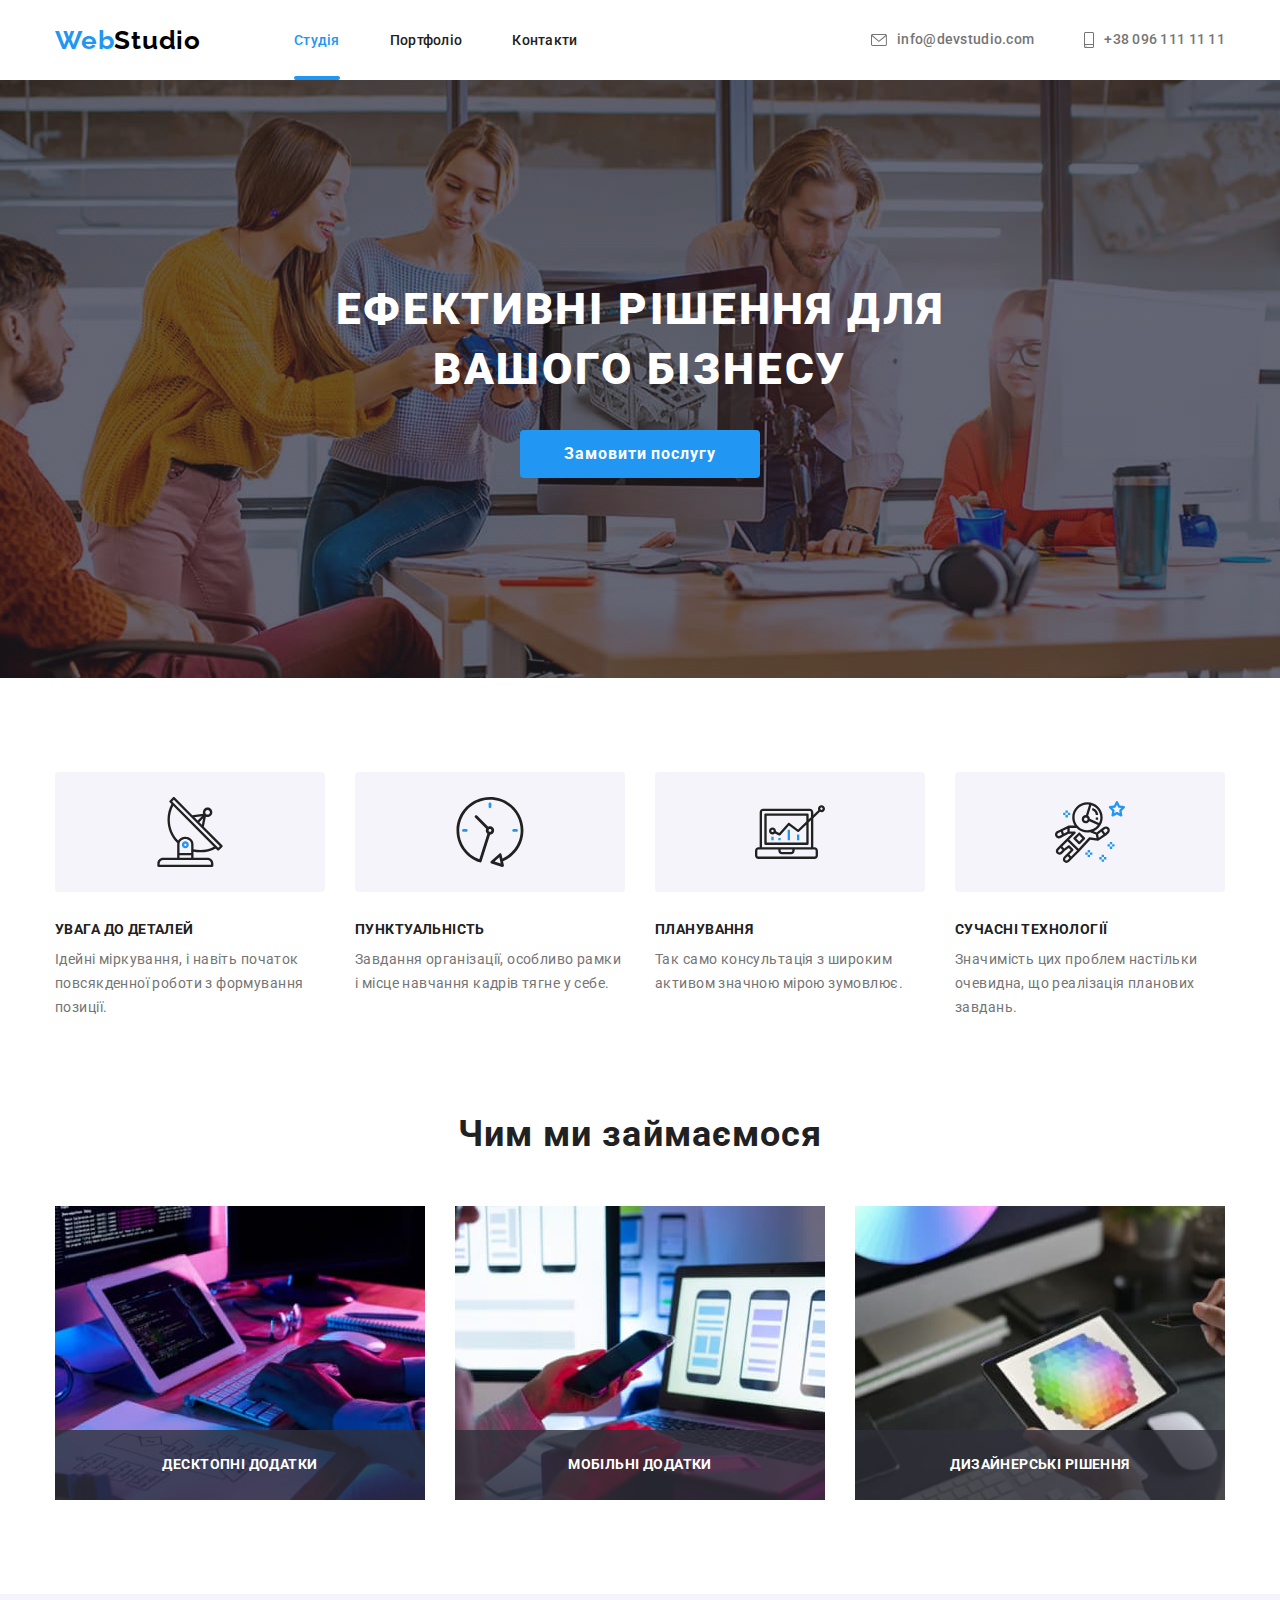
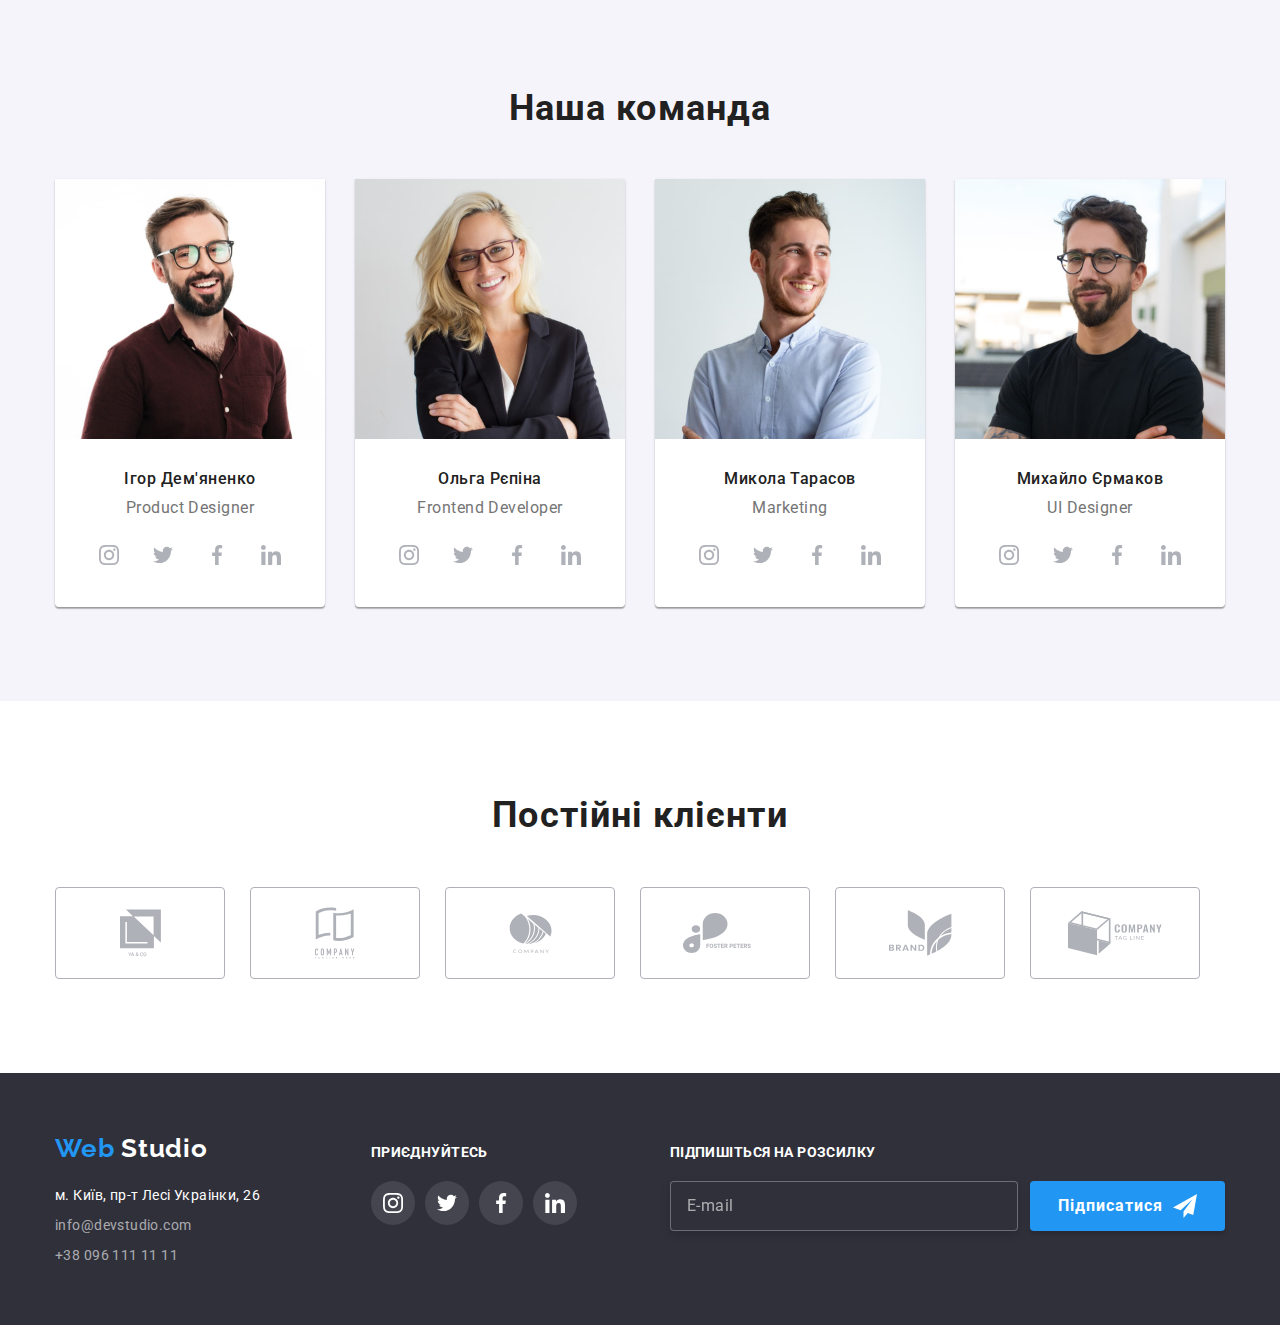
==== index.html @ 48817648 "3" ====
<!DOCTYPE html>
<html lang="uk">
  <head>
    <meta charset="UTF-8" />
    <meta http-equiv="X-UA-Compatible" content="IE=edge" />
    <meta name="viewport" content="width=device-width, initial-scale=1.0" />
    <title>Студія</title>
    <!-- Google fonts -->
    <link rel="preconnect" href="https://fonts.googleapis.com" />
    <link rel="preconnect" href="https://fonts.gstatic.com" crossorigin />
    <link
      href="https://fonts.googleapis.com/css2?family=Raleway:wght@700&family=Roboto:wght@400;500;700;900&display=swap"
      rel="stylesheet"
    />
    <!-- Normalizator -->
    <link
      rel="stylesheet"
      href="https://cdnjs.cloudflare.com/ajax/libs/modern-normalize/1.1.0/modern-normalize.min.css"
    />
    <!-- my styls -->
    <link rel="stylesheet" href="./css/main.min.css" />
    
  </head>

  <body>
    <!-- HEADER-->
    <header>
      <div class="container__head container">
        <!-- navigation -->
        <nav class="navigation">
          <!-- LOGO -->
          <a href="./index.html" class="logo" lang="en"
            >Web<span class="logo__studio">Studio</span></a
          >
          <ul class="navigation__list list">
            <li class="navigation__li"><a href="./index.html" class="current navigation__element">Студія</a></li>
            <li class="navigation__li"><a href="./portfolio.html" class="navigation__element">Портфоліо</a></li>
            <li class="navigation__li"><a href="#" class="navigation__element">Контакти</a></li>
          </ul>
        </nav>
        <!-- Contacts -->
        <ul class="contacts list">
          <li class="contacts__li">
            <a href="mailto:info@devstudio.com" class="contacts__contact" lang="en">
              <svg class="contacts__icon-maill" width="16" height="12">
                <use href="./images/icons.svg#icon-maill"></use>
              </svg>
              info@devstudio.com
            </a>
          </li>
          <li class="contacts__li">
            <a href="tel:+380961111111" class="contacts__contact">
              <svg class="contacts__icon-tell" width="10" height="16">
                <use href="./images/icons.svg#icon-tell"></use>
              </svg>
              +38 096 111 11 11</a
            >
          </li>
        </ul>
      </div>
    </header>
    <!-- MAIN -->
    <main>
      <!-- Hero Section -->
      <section class="hero-section">
        <div class="container">
          <h1 class="hero-section__heading">Ефективні рішення для вашого бізнесу</h1>
          <button data-modal-open class="hero-section__button" type="button" id="data-modal-open">
            Замовити послугу
          </button>
        </div>
      </section>
      <!-- Our features -->
      <section class="section section__features">
        <div class="container">
          <h2 class="hidden">Наші переваги</h2>
          <ul class="features list">
            <li class="feature__card">
              <div class="feature__card-wrapper">
                <svg class="feature__icon" height="70" width="70">
                  <use href="./images/icons.svg#icon-antenna"></use>
                </svg>
              </div>
              <h3 class="feature__card-heading">УВАГА ДО ДЕТАЛЕЙ</h3>
              <p class="feature__card-description">
                Ідейні міркування, і навіть початок повсякденної роботи з формування позиції.
              </p>
            </li>
            <li class="feature__card">
              <div class="feature__card-wrapper">
                <svg class="feature__icon" height="70" width="70">
                  <use href="./images/icons.svg#icon-clock"></use>
                </svg>
              </div>
              <h3 class="feature__card-heading">ПУНКТУАЛЬНІСТЬ</h3>
              <p class="feature__card-description">
                Завдання організації, особливо рамки і місце навчання кадрів тягне у себе.
              </p>
            </li>
            <li class="feature__card">
              <div class="feature__card-wrapper">
                <svg class="feature__icon" height="70" width="70">
                  <use href="./images/icons.svg#icon-diagram"></use>
                </svg>
              </div>
              <h3 class="feature__card-heading">ПЛАНУВАННЯ</h3>
              <p class="feature__card-description">
                Так само консультація з широким активом значною мірою зумовлює.
              </p>
            </li>
            <li class="feature__card">
              <div class="feature__card-wrapper">
                <svg class="feature__icon" height="70" width="70">
                  <use href="./images/icons.svg#icon-astronaut"></use>
                </svg>
              </div>
              <h3 class="feature__card-heading">СУЧАСНІ ТЕХНОЛОГІЇ</h3>
              <p class="feature__card-description">
                Значимість цих проблем настільки очевидна, що реалізація планових завдань.
              </p>
            </li>
          </ul>
        </div>
      </section>
      <!-- Our  work -->
      <section class="section">
        <div class="container">
          <h2 class="title">Чим ми займаємося</h2>
          <ul class="our-work list">
            <li class="our-work__card">
              <img src="./images/desktop.jpg" alt="людина працює за пк" class="our-work__img" />
              <p class="our-work__descriptions">Десктопні додатки</p>
            </li>
            <li class="our-work__card">
              <img src="./images/laptop.jpg" alt="людина працює за ноутбуком" class="our-work__img" />
              <p class="our-work__descriptions">Мобільні додатки</p>
            </li>
            <li class="our-work__card">
              <img src="./images/table.jpg" alt="людина працює за планшетом" class="our-work__img" />
              <p class="our-work__descriptions">Дизайнерські рішення</p>
            </li>
          </ul>
        </div>
      </section>
      <!-- Our Team -->
      <section class=" section section__our-team">
        <div class="container">
          <h2 class="title">Наша команда</h2>
          <ul class="our-team list">
            <li class="our-team__card">
              <img src="./images/slaveone.jpg" alt="Ігор Дем'яненко" class="our-team__imag" />
              <div class="our-team__container">
                <h3 class="our-team__name">Ігор Дем'яненко</h3>
                <p lang="en" class="our-team__description">Product Designer</p>
                <ul class="list social-list">
                  <li class="social-li">
                    <a href=""
                      ><svg class="icon-social" height="20" width="20">
                        <use href="./images/icons.svg#icon-instagram"></use></svg
                    ></a>
                  </li>
                  <li class="social-li">
                    <a href=""
                      ><svg class="icon-social" height="20" width="20">
                        <use href="./images/icons.svg#icon-twitter"></use></svg
                    ></a>
                  </li>
                  <li class="social-li">
                    <a href=""
                      ><svg class="icon-social" height="20" width="20">
                        <use href="./images/icons.svg#icon-facebook"></use></svg
                    ></a>
                  </li>
                  <li class="social-li">
                    <a href=""
                      ><svg class="icon-social" height="20" width="20">
                        <use href="./images/icons.svg#icon-linkin"></use></svg
                    ></a>
                  </li>
                </ul>
              </div>
            </li>
            <li class="our-team__card">
              <img src="./images/slavetwo.jpg" alt="Ольга Рєпіна" class="our-team__imag" />
              <div class="our-team__container">
                <h3 class="our-team__name">Ольга Рєпіна</h3>
                <p lang="en" class="our-team__description">Frontend Developer</p>
                <ul class="list social-list">
                  <li class="social-li">
                    <a href=""
                      ><svg class="icon-social" height="20" width="20">
                        <use href="./images/icons.svg#icon-instagram"></use></svg
                    ></a>
                  </li>
                  <li class="social-li">
                    <a href=""
                      ><svg class="icon-social" height="20" width="20">
                        <use href="./images/icons.svg#icon-twitter"></use></svg
                    ></a>
                  </li>
                  <li class="social-li">
                    <a href=""
                      ><svg class="icon-social" height="20" width="20">
                        <use href="./images/icons.svg#icon-facebook"></use></svg
                    ></a>
                  </li>
                  <li class="social-li">
                    <a href=""
                      ><svg class="icon-social" height="20" width="20">
                        <use href="./images/icons.svg#icon-linkin"></use></svg
                    ></a>
                  </li>
                </ul>
              </div>
            </li>
            <li class="our-team__card">
              <img src="./images/slavethree.jpg" alt="Микола Тарасов" class="our-team__imag" />
              <div class="our-team__container">
                <h3 class="our-team__name">Микола Тарасов</h3>
                <p lang="en" class="our-team__description">Marketing</p>
                <ul class="list social-list">
                  <li class="social-li">
                    <a href=""
                      ><svg class="icon-social" height="20" width="20">
                        <use href="./images/icons.svg#icon-instagram"></use></svg
                    ></a>
                  </li>
                  <li class="social-li">
                    <a href=""
                      ><svg class="icon-social" height="20" width="20">
                        <use href="./images/icons.svg#icon-twitter"></use></svg
                    ></a>
                  </li>
                  <li class="social-li">
                    <a href=""
                      ><svg class="icon-social" height="20" width="20">
                        <use href="./images/icons.svg#icon-facebook"></use></svg
                    ></a>
                  </li>
                  <li class="social-li">
                    <a href=""
                      ><svg class="icon-social" height="20" width="20">
                        <use href="./images/icons.svg#icon-linkin"></use></svg
                    ></a>
                  </li>
                </ul>
              </div>
            </li>
            <li class="our-team__card">
              <img src="./images/slavefour.jpg" alt="Михайло Єрмаков" class="our-team__imag" />
              <div class="our-team__container">
                <h3 class="our-team__name">Михайло Єрмаков</h3>
                <p lang="en" class="our-team__description">UI Designer</p>
                <ul class="list social-list">
                  <li class="social-li">
                    <a href=""
                      ><svg class="icon-social" height="20" width="20">
                        <use href="./images/icons.svg#icon-instagram"></use></svg
                    ></a>
                  </li>
                  <li class="social-li">
                    <a href=""
                      ><svg class="icon-social" height="20" width="20">
                        <use href="./images/icons.svg#icon-twitter"></use></svg
                    ></a>
                  </li>
                  <li class="social-li">
                    <a href=""
                      ><svg class="icon-social" height="20" width="20">
                        <use href="./images/icons.svg#icon-facebook"></use></svg
                    ></a>
                  </li>
                  <li class="social-li">
                    <a href=""
                      ><svg class="icon-social" height="20" width="20">
                        <use href="./images/icons.svg#icon-linkin"></use></svg
                    ></a>
                  </li>
                </ul>
              </div>
            </li>
          </ul>
        </div>
      </section>
      <!-- CLIENTS -->
      <section class="section">
        <div class="container">
          <h2 class="title">Постійні клієнти</h2>
          <ul class="list clients">
            <li class="clients__card">
              <a href="http://" class="clients__link">
                <svg height="47" width="41" class="clients__icon">
                  <use href="./images/icons.svg#icon-group"></use>
                </svg>
              </a>
            </li>
            <li class="clients__card">
              <a href="http://" class="clients__link">
                <svg height="52" width="40" class="clients__icon">
                  <use href="./images/icons.svg#icon-group-1"></use>
                </svg>
              </a>
            </li>
            <li class="clients__card">
              <a href="http://" class="clients__link">
                <svg height="42" width="43" class="clients__icon">
                  <use href="./images/icons.svg#icon-group-2"></use>
                </svg>
              </a>
            </li>
            <li class="clients__card">
              <a href="http://" class="clients__link">
                <svg height="41" width="84" class="clients__icon">
                  <use href="./images/icons.svg#icon-group-3"></use>
                </svg>
              </a>
            </li>
            <li class="clients__card">
              <a href="http://" class="clients__link">
                <svg height="45" width="63" class="clients__icon">
                  <use href="./images/icons.svg#icon-group-4"></use>
                </svg>
              </a>
            </li>
            <li class="clients__card">
              <a href="http://" class="clients__link">
                <svg height="45" width="94" class="clients__icon">
                  <use href="./images/icons.svg#icon-group-5"></use>
                </svg>
              </a>
            </li>
          </ul>
        </div>
      </section>
    </main>
    <!-- FOOTER -->

    <footer class="footer">
      <div class="container">
        <div class="footer-list">
          <a href="/" class="logo logo--footer" lang="en"
            >Web <span class="logo__studio--inverse" lang="en">Studio</span></a
          >
          <address class="footer-addres">
            <ul class="list">
              <li class="adress-list">
                <a
                  href="https://goo.gl/maps/CPtrU1FHBa2aNyZL9"
                  target="_blank"
                  rel="noopener noreferrer nofollow"
                  class="adress-place link"
                  >м. Київ, пр-т Лесі Украінки, 26</a
                >
              </li>
              <li class="adress-list">
                <a href="mailto:info@devstudio.com" class="adress" lang="en">info@devstudio.com </a>
              </li>
              <li class="adress-list">
                <a href="tel:+380961111111" class="adress">+38 096 111 11 11</a>
              </li>
            </ul>
          </address>
        </div>
        <div class="footer-social">
          <h3>приєднуйтесь</h3>
          <ul class="list social-list">
            <li class="social-li">
              <a href=""
                ><svg class="icon-social" height="20" width="20">
                  <use href="./images/icons.svg#icon-instagram"></use></svg
              ></a>
            </li>
            <li class="social-li">
              <a href=""
                ><svg class="icon-social" height="20" width="20">
                  <use href="./images/icons.svg#icon-twitter"></use></svg
              ></a>
            </li>
            <li class="social-li">
              <a href=""
                ><svg class="icon-social" height="20" width="20">
                  <use href="./images/icons.svg#icon-facebook"></use></svg
              ></a>
            </li>
            <li class="social-li">
              <a href="./portfolio.html"
                ><svg class="icon-social" height="20" width="20">
                  <use href="./images/icons.svg#icon-linkin"></use></svg
              ></a>
            </li>
          </ul>
        </div>
        <form action="" class="subscription">
          <strong>Підпишіться на розсилку</strong>
          <div class="wraper-subscrip">
            <input placeholder="E-mail" type="email" name="email" class="field-subscription" />

            <button type="submit" class="submit-subscription">
              Підписатися
              <svg height="24" width="24" class="icon-field-subscription">
                <use href="./images/icons.svg#icon-send"></use>
              </svg>
            </button>
          </div>
        </form>
      </div>
    </footer>
    <!-- MODALL -->
    <div class="backdrop is-hidden" data-modal>
      <div class="modal">
        <button data-modal-close class="close">
          <svg width="18" height="18" class="icon-cancel">
            <use href="./images/icons.svg#icon-close"></use>
          </svg>
        </button>

        <!-- form -->
        <form class="form">
          <strong class="form-header">Залиште свої дані, ми вам передзвонимо</strong>

          <!-- Person name -->
          <label for="data-name" class="label">Ім'я</label>
          <div class="wraper-field">
            <input type="text" name="username" id="data-name" class="field" />
            <svg height="18" width="18" class="icon-field">
              <use href="./images/icons.svg#icon-person"></use>
            </svg>
          </div>

          <!-- Person pfone -->
          <label for="data-tell" class="label">Телефон</label>
          <div class="wraper-field">
            <input type="tel" name="user-phone" id="data-tell" class="field" />
            <svg height="18" width="18" class="icon-field">
              <use href="./images/icons.svg#icon-phone"></use>
            </svg>
          </div>

          <!-- Person email -->
          <label for="data-mall" class="label"> Пошта</label>
          <div class="wraper-field">
            <input type="email" name="user-email" id="data-mall" class="field" />
            <svg height="18" width="18" class="icon-field">
              <use href="./images/icons.svg#icon-email"></use>
            </svg>
          </div>

          <!-- Feedback -->
          <label for="data-feedback" class="label">Коментар</label>
          <textarea
            name="feedback"
            rows="6"
            id="data-feedback"
            placeholder="Введіть текст"
            class="field textarea"
          ></textarea>

          <div class="checkbox">
            <input
              id="newsletter"
              type="checkbox"
              name="newsletter"
              value="l"
              class="imput-checkbox hidden"
            />
            
            <label for="newsletter" class="label-checkbox"
              >Погоджуюся з розсилкою та приймаю&nbsp
              <a href="http://">Умови договору</a>
            </label>
          </div>

          <!-- Submit -->
          <button type="submit" class="modal-submit">Відправити</button>
        </form>
      </div>
    </div>

    <script src="./js/modal.js"></script>
    <!-- /////-MODALL -->
  </body>
</html>
---- css/main.min.css ----
:root{--logo-color: #2196F3;--logo-studio: #000000;--logo-studio-inverse: #FFFFFF;--nav-color: #212121;--contacts-color: #757575;--button-text-color: #FFFFFF;--button-active-color: #188CE8;--button-color: #2196F3;--link-active: #2196F3;--adress-contact-color: rgba(255, 255, 255, 0.6);--adress-place-color: #FFFFFF;--bg-footer-color: #2F303A;--bg-body-color: #FFFFFF;--bg-hero-color: #2F303A;--bg-team-color: #F5F4FA;--bg-feature-color: #F5F4FA;--bg-taam-card-color: #fff;--h-hero-color: #FFFFFF;--h-what-color: #212121;--h-team-color: #212121;--team-name-color: #212121;--team-dsk-color: #757575;--feature-list-h: #212121;--feature-dsk: #757575;--nav-line: #ECECEC;--icon-color: #AFB1B8;--project-bg-btn: #F5F4FA;--project-border-btn: #F5F4FA;--project-btn-text: #212121;--project-btn-active-text: #FFFFFF;--project-card-border: #EEEEEE;--project-card-h: #212121;--project-card-dsk: #757575;--space-card: 30px}.hidden{color:rgba(0,0,0,0);position:absolute;width:1px;height:1px;margin:-1px;border:0;padding:0;white-space:nowrap;-webkit-clip-path:inset(100%);clip-path:inset(100%);clip:rect(0 0 0 0);overflow:hidden}h1,h2,h3,h4,h5,h6,p,ul{margin:0;padding:0}body{font-family:"Roboto",sans-serif;background:var(--bg-body-color)}.list{margin:0;padding:0;list-style-type:none}a{text-decoration:none}.container{width:1200px;margin-left:auto;margin-right:auto;padding-left:15px;padding-right:15px}.section{padding-top:94px;padding-bottom:94px}.title{font-weight:700;font-size:36px;line-height:1.16;letter-spacing:.03em;text-align:center;color:var(--h-what-color);margin:0;margin-bottom:50px}.social-list{display:-webkit-box;display:-ms-flexbox;display:flex;margin-top:16px}.footer-social>.social-list{margin:0}.social-li{margin-left:10px}.social-li:first-child{margin-left:0}.social-li>a{display:-webkit-box;display:-ms-flexbox;display:flex;-webkit-box-pack:center;-ms-flex-pack:center;justify-content:center;-webkit-box-align:center;-ms-flex-align:center;align-items:center;height:44px;width:44px;border-radius:50%;fill:var(--icon-color);-webkit-transition:fill 250ms cubic-bezier(0.4, 0, 0.2, 1),background-color 250ms cubic-bezier(0.4, 0, 0.2, 1);transition:fill 250ms cubic-bezier(0.4, 0, 0.2, 1),background-color 250ms cubic-bezier(0.4, 0, 0.2, 1)}.social-li>a:hover,.social-li>a:focus{background-color:var(--link-active);fill:#fff}.icon-social{display:block;fill:inherit}.footer-social .icon-social{fill:#fff}.footer-social a{-webkit-transition:fill 250ms cubic-bezier(0.4, 0, 0.2, 1),background-color 250ms cubic-bezier(0.4, 0, 0.2, 1);transition:fill 250ms cubic-bezier(0.4, 0, 0.2, 1),background-color 250ms cubic-bezier(0.4, 0, 0.2, 1);border-radius:50%;background-color:rgba(255,255,255,.1)}.footer-social a:hover,.footer-social a:focus{background-color:var(--link-active)}.logo{font-family:"Raleway";font-weight:700;font-size:26px;line-height:1.19;letter-spacing:.03em;color:var(--logo-color);margin-right:93px}.logo__studio{color:var(--logo-studio);-webkit-transition:color 250ms cubic-bezier(0.4, 0, 0.2, 1);transition:color 250ms cubic-bezier(0.4, 0, 0.2, 1)}.logo:hover .logo__studio,.logo:focus .logo__studio{color:var(--link-active)}.logo--footer{margin-bottom:20px}.logo__studio--inverse{color:var(--logo-studio-inverse);-webkit-transition:color 250ms cubic-bezier(0.4, 0, 0.2, 1);transition:color 250ms cubic-bezier(0.4, 0, 0.2, 1)}.logo:hover .logo__studio--inverse,.logo:focus .logo__studio--inverse{color:var(--link-active)}.nav-projects{display:-webkit-box;display:-ms-flexbox;display:flex;-webkit-box-pack:center;-ms-flex-pack:center;justify-content:center;grid-gap:8px;margin-left:auto;margin-right:auto;margin-bottom:50px}.button-portfolio{width:auto;min-height:38px;min-width:73px;border-radius:4px;border:var(--project-border-btn);padding:6px 22px;font-family:"Roboto";font-style:normal;font-weight:500;font-size:16px;line-height:1.62;letter-spacing:.03em;text-align:center;color:var(--project-btn-text);cursor:pointer;background:var(--project-bg-btn);-webkit-transition:color 250ms cubic-bezier(0.4, 0, 0.2, 1),background-color 250ms cubic-bezier(0.4, 0, 0.2, 1);transition:color 250ms cubic-bezier(0.4, 0, 0.2, 1),background-color 250ms cubic-bezier(0.4, 0, 0.2, 1)}.button-portfolio:hover,.button-portfolio:focus{background-color:var(--button-color);color:var(--project-btn-active-text);-webkit-box-shadow:0px 3px 1px rgba(0,0,0,.1),0px 1px 2px rgba(0,0,0,.08),0px 2px 2px rgba(0,0,0,.12);box-shadow:0px 3px 1px rgba(0,0,0,.1),0px 1px 2px rgba(0,0,0,.08),0px 2px 2px rgba(0,0,0,.12)}.project-list{display:-webkit-box;display:-ms-flexbox;display:flex;-ms-flex-wrap:wrap;flex-wrap:wrap}.img-project{display:block;width:100%}.project-card{width:calc(33.3333333333% - 2*var(--space-card));margin-left:var(--space-card);margin-bottom:var(--space-card)}.project-card:nth-child(3n+1){margin-left:0}.project-card:nth-last-of-type(-n+3){margin-bottom:0}.link-project{display:block}.link-project:hover,.link-project:focus{-webkit-box-shadow:0px 1px 1px rgba(0,0,0,.12),0px 4px 4px rgba(0,0,0,.06),1px 4px 6px rgba(0,0,0,.16);box-shadow:0px 1px 1px rgba(0,0,0,.12),0px 4px 4px rgba(0,0,0,.06),1px 4px 6px rgba(0,0,0,.16)}.thumb-img-project{position:relative;text-align:left;overflow:hidden}.description-hover{position:absolute;bottom:0;left:0;width:100%;height:100%;padding-left:24px;padding-right:24px;padding-top:63px;padding-bottom:63px;-webkit-transform:translateY(100%);transform:translateY(100%);-webkit-transition:-webkit-transform 250ms cubic-bezier(0.4, 0, 0.2, 1) 0ms;transition:-webkit-transform 250ms cubic-bezier(0.4, 0, 0.2, 1) 0ms;transition:transform 250ms cubic-bezier(0.4, 0, 0.2, 1) 0ms;transition:transform 250ms cubic-bezier(0.4, 0, 0.2, 1) 0ms, -webkit-transform 250ms cubic-bezier(0.4, 0, 0.2, 1) 0ms;font-weight:400;font-size:18px;line-height:1.56;letter-spacing:.03em;color:#fff;background-color:rgba(33,150,243,.9)}.link-project:hover .description-hover,.link-project:focus .description-hover{-webkit-transform:translateY(0%);transform:translateY(0%)}.card-text{padding-top:20px;padding-bottom:20px;padding-left:24px;padding-right:24px;border-left:1px solid var(--project-card-border);border-right:1px solid var(--project-card-border);border-bottom:1px solid var(--project-card-border)}.project-heading{font-weight:700;font-size:18px;line-height:2;letter-spacing:.06em;color:var(--project-card-h);margin-bottom:4px}.project-descriotion{font-weight:400;font-size:16px;line-height:1.88;letter-spacing:.03em;color:var(--project-card-dsk)}.hero-section{padding:200px 0;text-align:center;background-size:1600px auto;background-color:#afb1b8;background-image:-webkit-gradient(linear, left top, left bottom, from(rgba(47, 48, 58, 0.4)), to(rgba(47, 48, 58, 0.4))),url(../images/hero-fon-min.jpg);background-image:linear-gradient(rgba(47, 48, 58, 0.4), rgba(47, 48, 58, 0.4)),url(../images/hero-fon-min.jpg);background-position:center;background-repeat:no-repeat}.hero-section__heading{font-weight:900;font-size:44px;line-height:1.36;letter-spacing:.06em;text-transform:uppercase;color:var(--h-hero-color);width:696px;margin-left:auto;margin-right:auto;margin-bottom:30px}.hero-section__button{border-radius:4px;min-width:240px;padding:10px 35.6px;background-color:var(--button-color);border:none;font-style:normal;font-weight:700;font-size:16px;line-height:1.8;letter-spacing:.06em;color:var(--button-text-color);cursor:pointer;-webkit-transition:background-color 250ms cubic-bezier(0.4, 0, 0.2, 1);transition:background-color 250ms cubic-bezier(0.4, 0, 0.2, 1)}.hero-section__button:hover{background-color:var(--button-active-color)}.section__features{padding-bottom:0}.features{display:-webkit-box;display:-ms-flexbox;display:flex}.feature__card{display:block;width:25%;margin-left:var(--space-card)}.feature__card:first-child{margin-left:0}.feature__card-wrapper{display:-webkit-box;display:-ms-flexbox;display:flex;-webkit-box-pack:center;-ms-flex-pack:center;justify-content:center;-webkit-box-align:center;-ms-flex-align:center;align-items:center;height:120px;margin-bottom:30px;border-radius:4px;background-color:var(--bg-feature-color)}.feature__card-heading{font-weight:700;font-size:14px;line-height:1.14;letter-spacing:.03em;text-transform:uppercase;color:var(--feature-list-h);margin:0;margin-bottom:10px}.feature__card-description{font-weight:400;font-size:14px;line-height:1.7;letter-spacing:.03em;color:var(--feature-dsk);margin:0px}.our-work{display:-webkit-box;display:-ms-flexbox;display:flex}.our-work__card{width:33.3333333333%;position:relative;margin-left:var(--space-card)}.our-work__card:first-child{margin-left:0;-webkit-box-align:center;-ms-flex-align:center;align-items:center}.our-work__img{width:100%;display:block}.our-work__descriptions{position:absolute;bottom:0;left:50%;-webkit-transform:translateX(-50%);transform:translateX(-50%);display:inline-block;width:100%;padding-bottom:27px;padding-top:27px;font-weight:700;font-size:14px;line-height:1.14;letter-spacing:.03em;text-align:center;text-transform:uppercase;color:#fff;background-color:rgba(47,48,58,.8)}.section__our-team{background-color:var(--bg-team-color)}.our-team{display:-webkit-box;display:-ms-flexbox;display:flex}.our-team__card{-webkit-box-orient:vertical;-webkit-box-direction:normal;-ms-flex-direction:column;flex-direction:column;background-color:var(--bg-taam-card-color);-webkit-box-shadow:0px 1px 3px rgba(0,0,0,.12),0px 1px 1px rgba(0,0,0,.14),0px 2px 1px rgba(0,0,0,.2);box-shadow:0px 1px 3px rgba(0,0,0,.12),0px 1px 1px rgba(0,0,0,.14),0px 2px 1px rgba(0,0,0,.2);border-radius:0px 0px 4px 4px;width:25%;margin-left:var(--space-card)}.our-team__card:first-child{margin-left:0}.our-team__imag{width:100%;display:block}.our-team__container{display:-webkit-box;display:-ms-flexbox;display:flex;-webkit-box-orient:vertical;-webkit-box-direction:normal;-ms-flex-direction:column;flex-direction:column;-webkit-box-pack:center;-ms-flex-pack:center;justify-content:center;-webkit-box-align:center;-ms-flex-align:center;align-items:center;padding:30px 0}.our-team__name{font-weight:500;font-size:16px;line-height:1.187;letter-spacing:.03em;text-align:center;color:var(--team-name-color);margin:0 0 10px}.our-team__description{font-weight:400;font-size:16px;line-height:1.187;letter-spacing:.03em;text-align:center;color:var(--team-dsk-color);margin:0}.clients{display:-webkit-box;display:-ms-flexbox;display:flex;-webkit-box-pack:justify;-ms-flex-pack:justify;justify-content:space-between;-webkit-box-align:center;-ms-flex-align:center;align-items:center;margin-left:auto;margin-right:auto}.clients__card{display:block;width:16.6666666667%}.clients__link{display:-webkit-box;display:-ms-flexbox;display:flex;-webkit-box-pack:center;-ms-flex-pack:center;justify-content:center;-webkit-box-align:center;-ms-flex-align:center;align-items:center;height:92px;width:170px;border:1px solid var(--icon-color);border-radius:4px;fill:var(--icon-color);-webkit-transition:fill 250ms cubic-bezier(0.4, 0, 0.2, 1),border 250ms cubic-bezier(0.4, 0, 0.2, 1);transition:fill 250ms cubic-bezier(0.4, 0, 0.2, 1),border 250ms cubic-bezier(0.4, 0, 0.2, 1)}.clients__link:hover,.clients__link:focus{fill:var(--link-active);border:1px solid var(--link-active)}.clients__icon{height:60px}.head-border{border-bottom:1px solid var(--nav-line)}.container__head{display:-webkit-box;display:-ms-flexbox;display:flex;-webkit-box-align:center;-ms-flex-align:center;align-items:center}.navigation{display:-webkit-box;display:-ms-flexbox;display:flex;-webkit-box-align:center;-ms-flex-align:center;align-items:center}.navigation__list{display:-webkit-box;display:-ms-flexbox;display:flex}.navigation__element{font-weight:500;font-size:14px;line-height:1.14;letter-spacing:.02em;color:var(--nav-color);-webkit-transition:color 250ms cubic-bezier(0.4, 0, 0.2, 1);transition:color 250ms cubic-bezier(0.4, 0, 0.2, 1)}.navigation__element:focus,.navigation__element:hover{color:var(--link-active)}.navigation__list>.navigation__li{margin-left:50px}.navigation__list>.navigation__li:first-child{margin-left:0}.current{padding-top:32px;padding-bottom:32px;color:var(--link-active);position:relative}.current::after{content:"";display:block;left:0;bottom:0;position:absolute;width:100%;height:4px;background-color:var(--link-active);border-radius:2px}.contacts{display:-webkit-box;display:-ms-flexbox;display:flex;margin-left:auto}.contacts__li{display:-webkit-box;display:-ms-flexbox;display:flex;margin-left:50px}.contacts__li:first-child{margin-left:0}.contacts__li>a{padding-top:32px;padding-bottom:32px}.contacts__contact{display:-webkit-box;display:-ms-flexbox;display:flex;-webkit-box-pack:center;-ms-flex-pack:center;justify-content:center;-webkit-box-align:center;-ms-flex-align:center;align-items:center;font-weight:500;font-size:14px;line-height:1.14;letter-spacing:.02em;text-decoration:none;color:var(--contacts-color);fill:var(--contacts-color);-webkit-transition:color 250ms cubic-bezier(0.4, 0, 0.2, 1);transition:color 250ms cubic-bezier(0.4, 0, 0.2, 1)}.contacts__contact:hover,.contacts__contact:focus{color:var(--link-active);fill:var(--link-active)}.contacts__icon-maill,.contacts__icon-tell{fill:inherit;margin-right:10px}.footer{background-color:var(--bg-footer-color);padding:60px 0px}.footer>.container{display:-webkit-box;display:-ms-flexbox;display:flex;-webkit-box-align:baseline;-ms-flex-align:baseline;align-items:baseline}.footer-list{display:-webkit-box;display:-ms-flexbox;display:flex;-webkit-box-orient:vertical;-webkit-box-direction:normal;-ms-flex-direction:column;flex-direction:column;min-width:-webkit-fit-content;min-width:-moz-fit-content;min-width:fit-content}.footer-addres{padding-right:25px}.adress-list{display:block;margin-bottom:9px;height:21px}.adress-list:last-child{margin-bottom:0}.adress-place{font-style:normal;font-weight:400;font-size:14px;line-height:1.71;letter-spacing:.03em;color:var(--adress-place-color);-webkit-transition:color 250ms cubic-bezier(0.4, 0, 0.2, 1);transition:color 250ms cubic-bezier(0.4, 0, 0.2, 1)}.adress-place:hover,.adress-place:focus{color:var(--link-active)}.adress{font-style:normal;font-weight:400;font-size:14px;line-height:1.71;letter-spacing:.03em;color:var(--adress-contact-color);-webkit-transition:color 250ms cubic-bezier(0.4, 0, 0.2, 1);transition:color 250ms cubic-bezier(0.4, 0, 0.2, 1)}.adress:focus,.adress:hover{color:var(--link-active)}.footer-social{margin-left:70px}.footer-social>h3{font-weight:700;font-size:14px;line-height:1.14;letter-spacing:.03em;text-transform:uppercase;color:#fff;margin-bottom:20px}.subscription{width:100%;margin-left:93px;margin-right:0}.subscription strong{display:inline-block;margin-bottom:20px;font-weight:700;font-size:14px;line-height:1.14;letter-spacing:.03em;text-transform:uppercase;color:#fff}.wraper-subscrip{display:-webkit-box;display:-ms-flexbox;display:flex}.field-subscription{width:100%;border:1px solid rgba(255,255,255,.3);background-color:#2f303a;color:rgba(255,255,255,.6);-webkit-filter:drop-shadow(0px 4px 4px rgba(0, 0, 0, 0.15));filter:drop-shadow(0px 4px 4px rgba(0, 0, 0, 0.15));border-radius:4px;outline:none;padding-top:15px;padding-bottom:15px;padding-left:16px;padding-right:16px}.field-subscription::-webkit-input-placeholder{font-weight:400;font-size:16px;line-height:1.25;letter-spacing:.03em;color:rgba(255,255,255,.6)}.field-subscription::-moz-placeholder{font-weight:400;font-size:16px;line-height:1.25;letter-spacing:.03em;color:rgba(255,255,255,.6)}.field-subscription:-ms-input-placeholder{font-weight:400;font-size:16px;line-height:1.25;letter-spacing:.03em;color:rgba(255,255,255,.6)}.field-subscription::-ms-input-placeholder{font-weight:400;font-size:16px;line-height:1.25;letter-spacing:.03em;color:rgba(255,255,255,.6)}.field-subscription::placeholder{font-weight:400;font-size:16px;line-height:1.25;letter-spacing:.03em;color:rgba(255,255,255,.6)}.submit-subscription{display:-webkit-box;display:-ms-flexbox;display:flex;-webkit-box-pack:center;-ms-flex-pack:center;justify-content:center;-webkit-box-align:center;-ms-flex-align:center;align-items:center;margin-left:12px;font-weight:700;font-size:16px;line-height:1.87;letter-spacing:.06em;text-align:center;color:#fff;padding-top:10px;padding-bottom:10px;padding-left:28px;padding-right:28px;background:var(--button-color);-webkit-box-shadow:0px 4px 4px rgba(0,0,0,.15);box-shadow:0px 4px 4px rgba(0,0,0,.15);border-radius:4px;border:none;cursor:pointer;-webkit-transition:background-color 250ms cubic-bezier(0.4, 0, 0.2, 1);transition:background-color 250ms cubic-bezier(0.4, 0, 0.2, 1)}.submit-subscription:hover,.submit-subscription:focus{background-color:var(--button-active-color)}.submit-subscription svg{margin-left:10px}.backdrop{position:fixed;top:0;left:0;width:100%;height:100%;background-color:rgba(0,0,0,.2);opacity:1;-webkit-transition:opacity 250ms ease,visibility 500ms ease;transition:opacity 250ms ease,visibility 500ms ease}.backdrop.is-hidden{opacity:0;visibility:hidden;pointer-events:none}.modal{position:absolute;top:50%;left:50%;-webkit-transform:translate(-50%, -50%) scale(1);transform:translate(-50%, -50%) scale(1);width:528px;padding:40px;background-color:#fff;-webkit-box-shadow:0px 1px 3px rgba(0,0,0,.12),0px 1px 1px rgba(0,0,0,.14),0px 2px 1px rgba(0,0,0,.2);box-shadow:0px 1px 3px rgba(0,0,0,.12),0px 1px 1px rgba(0,0,0,.14),0px 2px 1px rgba(0,0,0,.2);border-radius:4px;-webkit-transition:-webkit-transform 250ms linear;transition:-webkit-transform 250ms linear;transition:transform 250ms linear;transition:transform 250ms linear, -webkit-transform 250ms linear}.backdrop.is-hidden .modal{-webkit-transform:translate(-50%, -50%) scale(1.15);transform:translate(-50%, -50%) scale(1.15)}.close{position:absolute;top:8px;right:8px;height:30px;width:30px;border-radius:50%;border:1px solid rgba(0,0,0,.1);display:-webkit-box;display:-ms-flexbox;display:flex;-webkit-box-pack:center;-ms-flex-pack:center;justify-content:center;-webkit-box-align:center;-ms-flex-align:center;align-items:center;background-color:inherit;cursor:pointer;-webkit-transition:fill 250ms cubic-bezier(0.4, 0, 0.2, 1);transition:fill 250ms cubic-bezier(0.4, 0, 0.2, 1)}.close:focus,.close:hover{fill:var(--link-active)}.form-header{display:block;margin-bottom:12px;font-weight:700;font-size:20px;line-height:1.15;letter-spacing:.03em;text-align:center}.label{display:block;margin-bottom:4px;font-weight:400;font-size:12px;line-height:1.16;letter-spacing:.01em;color:#757575}.wraper-field{position:relative;margin-bottom:10px}.icon-field{position:absolute;top:50%;left:12px;-webkit-transform:translateY(-50%);transform:translateY(-50%);display:-webkit-box;display:-ms-flexbox;display:flex;-webkit-box-pack:center;-ms-flex-pack:center;justify-content:center;-webkit-box-align:center;-ms-flex-align:center;align-items:center;background-size:cover;-webkit-transition:fill 250ms cubic-bezier(0.4, 0, 0.2, 1);transition:fill 250ms cubic-bezier(0.4, 0, 0.2, 1);fill:#212121}.field:hover+.icon-field,.field:focus+.icon-field{fill:var(--link-active)}.field{width:100%;border:1px solid rgba(33,33,33,.2);border-radius:4px;outline:none;cursor:pointer;font-size:14px;padding-top:12px;padding-bottom:12px;padding-left:42px;padding-right:12px;-webkit-transition:border 250ms cubic-bezier(0.4, 0, 0.2, 1),fill 250ms cubic-bezier(0.4, 0, 0.2, 1);transition:border 250ms cubic-bezier(0.4, 0, 0.2, 1),fill 250ms cubic-bezier(0.4, 0, 0.2, 1)}.field:hover,.field:focus{border:1px solid #2196f3}.textarea{display:block;margin-bottom:0;resize:none;padding-top:12px;padding-bottom:12px;padding-left:16px;padding-right:16px}.textarea::-webkit-input-placeholder{font-weight:400;font-size:12px;line-height:1.16;letter-spacing:.01em;color:rgba(117,117,117,.5)}.textarea::-moz-placeholder{font-weight:400;font-size:12px;line-height:1.16;letter-spacing:.01em;color:rgba(117,117,117,.5)}.textarea:-ms-input-placeholder{font-weight:400;font-size:12px;line-height:1.16;letter-spacing:.01em;color:rgba(117,117,117,.5)}.textarea::-ms-input-placeholder{font-weight:400;font-size:12px;line-height:1.16;letter-spacing:.01em;color:rgba(117,117,117,.5)}.textarea::placeholder{font-weight:400;font-size:12px;line-height:1.16;letter-spacing:.01em;color:rgba(117,117,117,.5)}.checkbox{display:-webkit-box;display:-ms-flexbox;display:flex;-webkit-box-pack:center;-ms-flex-pack:center;justify-content:center;text-align:center;margin-top:20px;margin-bottom:30px}.label-checkbox{display:-webkit-box;display:-ms-flexbox;display:flex;-webkit-box-align:center;-ms-flex-align:center;align-items:center;font-weight:400;font-size:14px;line-height:1.5;letter-spacing:.03em;color:#757575}.label-checkbox::before{content:"";display:block;height:15px;width:16px;margin-right:7px;border-radius:2px;border:2px solid #000;cursor:pointer;background-image:url(../images/checkbox.svg);background-repeat:no-repeat;background-size:content;-webkit-transition:border 250ms cubic-bezier(0.4, 0, 0.2, 1),background-color 250ms cubic-bezier(0.4, 0, 0.2, 1);transition:border 250ms cubic-bezier(0.4, 0, 0.2, 1),background-color 250ms cubic-bezier(0.4, 0, 0.2, 1)}.imput-checkbox:checked+.label-checkbox::before{background-color:var(--link-active);border:2px solid var(--link-active)}.imput-checkbox:focus+.label-checkbox::before{border:2px solid var(--link-active)}.label-checkbox>a{font-weight:400;font-size:14px;line-height:1.5;letter-spacing:.03em;-webkit-text-decoration-line:underline;text-decoration-line:underline;color:#2196f3}.modal-submit{display:block;margin-left:auto;margin-right:auto;padding-top:10px;padding-bottom:10px;padding-left:52px;padding-right:52px;font-weight:700;font-size:16px;line-height:1.87;letter-spacing:.06em;text-align:center;color:#fff;background-color:var(--button-color);-webkit-box-shadow:0px 4px 4px rgba(0,0,0,.15);box-shadow:0px 4px 4px rgba(0,0,0,.15);border-radius:4px;border:none;cursor:pointer;-webkit-transition:background-color 250ms cubic-bezier(0.4, 0, 0.2, 1);transition:background-color 250ms cubic-bezier(0.4, 0, 0.2, 1)}.modal-submit:hover,.modal-submit:focus{background-color:var(--button-active-color)}/*# sourceMappingURL=main.min.css.map */
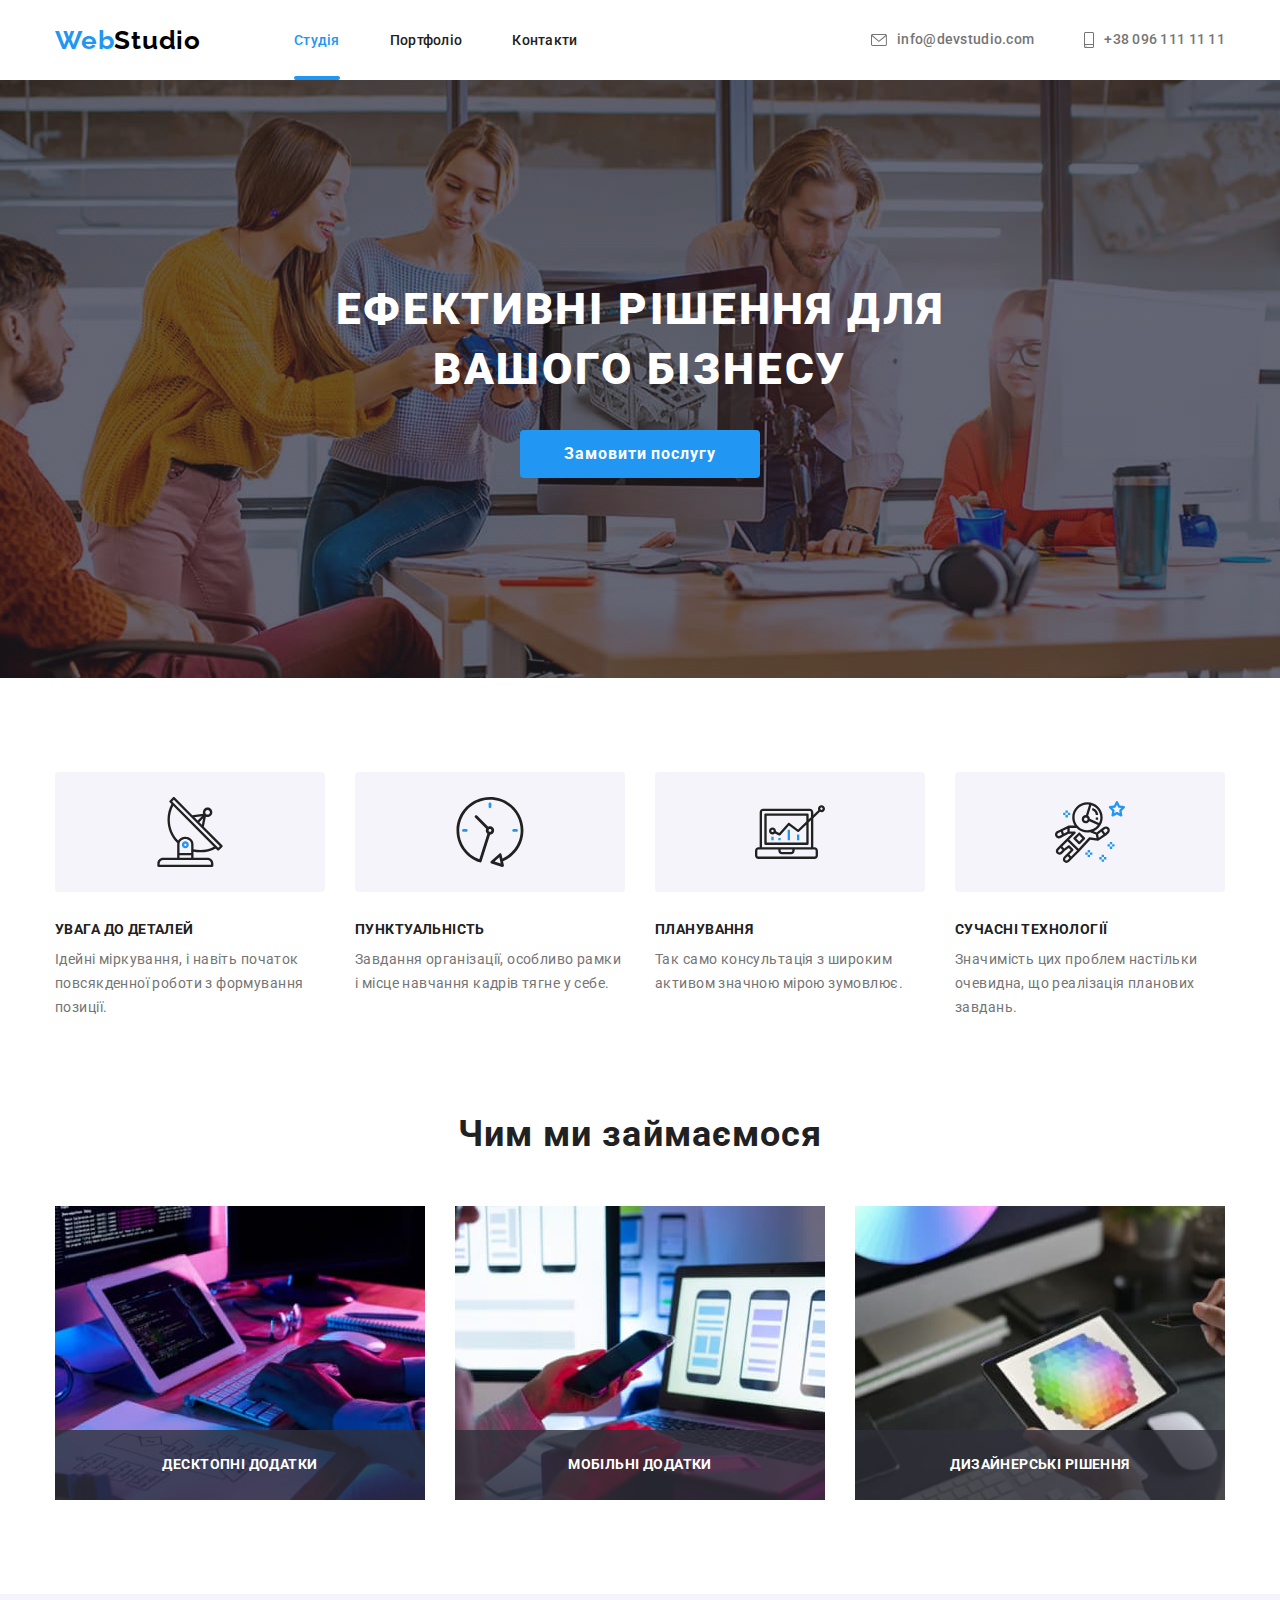
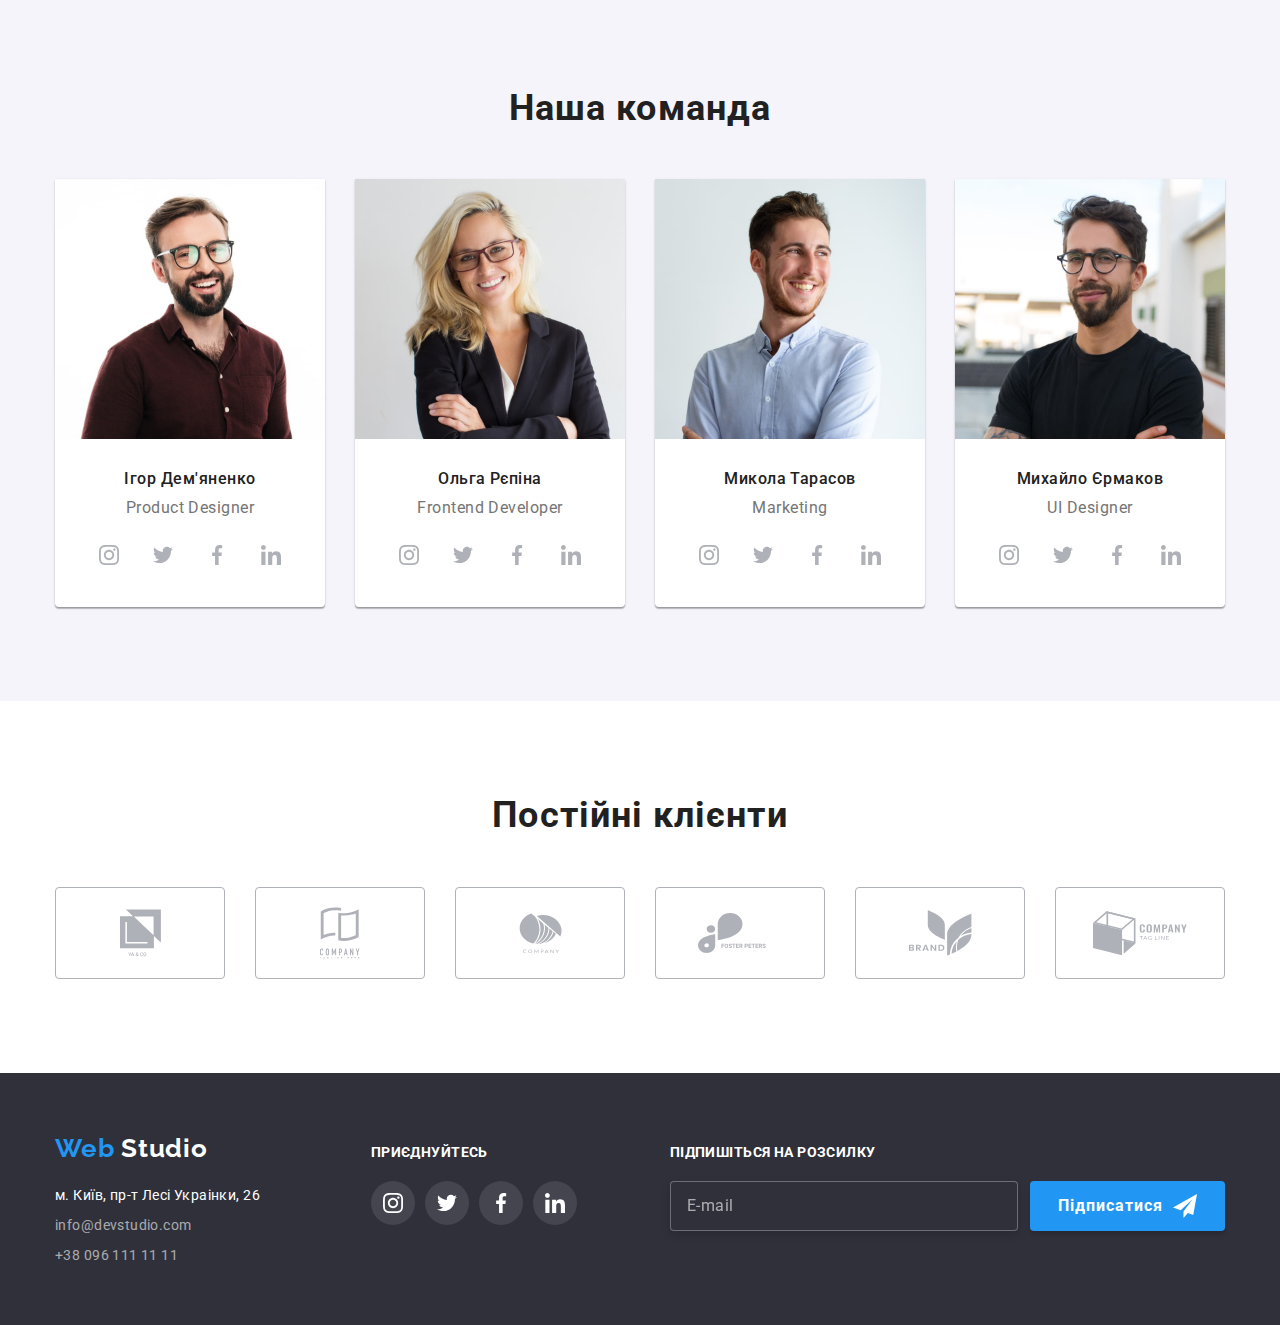
==== commit c6a18b12: "3" ====
--- a/index.html
+++ b/index.html
@@ -152,28 +152,28 @@
               <div class="our-team__container">
                 <h3 class="our-team__name">Ігор Дем'яненко</h3>
                 <p lang="en" class="our-team__description">Product Designer</p>
-                <ul class="list social-list">
-                  <li class="social-li">
-                    <a href=""
-                      ><svg class="icon-social" height="20" width="20">
+                <ul class="list social-links-list">
+                  <li class="social-links-list__item">
+                    <a href="" class="social-links-list__link"
+                      ><svg class="social-links-list__icon" height="20" width="20">
                         <use href="./images/icons.svg#icon-instagram"></use></svg
                     ></a>
                   </li>
-                  <li class="social-li">
-                    <a href=""
-                      ><svg class="icon-social" height="20" width="20">
+                  <li class="social-links-list__item">
+                    <a href="" class="social-links-list__link"
+                      ><svg class="social-links-list__icon" height="20" width="20">
                         <use href="./images/icons.svg#icon-twitter"></use></svg
                     ></a>
                   </li>
-                  <li class="social-li">
-                    <a href=""
-                      ><svg class="icon-social" height="20" width="20">
+                  <li class="social-links-list__item">
+                    <a href="" class="social-links-list__link"
+                      ><svg class="social-links-list__icon" height="20" width="20">
                         <use href="./images/icons.svg#icon-facebook"></use></svg
                     ></a>
                   </li>
-                  <li class="social-li">
-                    <a href=""
-                      ><svg class="icon-social" height="20" width="20">
+                  <li class="social-links-list__item">
+                    <a href="" class="social-links-list__link"
+                      ><svg class="social-links-list__icon" height="20" width="20">
                         <use href="./images/icons.svg#icon-linkin"></use></svg
                     ></a>
                   </li>
@@ -185,28 +185,28 @@
               <div class="our-team__container">
                 <h3 class="our-team__name">Ольга Рєпіна</h3>
                 <p lang="en" class="our-team__description">Frontend Developer</p>
-                <ul class="list social-list">
-                  <li class="social-li">
-                    <a href=""
-                      ><svg class="icon-social" height="20" width="20">
+                <ul class="list social-links-list">
+                  <li class="social-links-list__item">
+                    <a href="" class="social-links-list__link"
+                      ><svg class="social-links-list__icon" height="20" width="20">
                         <use href="./images/icons.svg#icon-instagram"></use></svg
                     ></a>
                   </li>
-                  <li class="social-li">
-                    <a href=""
-                      ><svg class="icon-social" height="20" width="20">
+                  <li class="social-links-list__item">
+                    <a href="" class="social-links-list__link"
+                      ><svg class="social-links-list__icon" height="20" width="20">
                         <use href="./images/icons.svg#icon-twitter"></use></svg
                     ></a>
                   </li>
-                  <li class="social-li">
-                    <a href=""
-                      ><svg class="icon-social" height="20" width="20">
+                  <li class="social-links-list__item">
+                    <a href="" class="social-links-list__link"
+                      ><svg class="social-links-list__icon" height="20" width="20">
                         <use href="./images/icons.svg#icon-facebook"></use></svg
                     ></a>
                   </li>
-                  <li class="social-li">
-                    <a href=""
-                      ><svg class="icon-social" height="20" width="20">
+                  <li class="social-links-list__item">
+                    <a href="" class="social-links-list__link"
+                      ><svg class="social-links-list__icon" height="20" width="20">
                         <use href="./images/icons.svg#icon-linkin"></use></svg
                     ></a>
                   </li>
@@ -218,28 +218,28 @@
               <div class="our-team__container">
                 <h3 class="our-team__name">Микола Тарасов</h3>
                 <p lang="en" class="our-team__description">Marketing</p>
-                <ul class="list social-list">
-                  <li class="social-li">
-                    <a href=""
-                      ><svg class="icon-social" height="20" width="20">
+                <ul class="list social-links-list">
+                  <li class="social-links-list__item">
+                    <a href="" class="social-links-list__link"
+                      ><svg class="social-links-list__icon" height="20" width="20">
                         <use href="./images/icons.svg#icon-instagram"></use></svg
                     ></a>
                   </li>
-                  <li class="social-li">
-                    <a href=""
-                      ><svg class="icon-social" height="20" width="20">
+                  <li class="social-links-list__item">
+                    <a href="" class="social-links-list__link"
+                      ><svg class="social-links-list__icon" height="20" width="20">
                         <use href="./images/icons.svg#icon-twitter"></use></svg
                     ></a>
                   </li>
-                  <li class="social-li">
-                    <a href=""
-                      ><svg class="icon-social" height="20" width="20">
+                  <li class="social-links-list__item">
+                    <a href="" class="social-links-list__link"
+                      ><svg class="social-links-list__icon" height="20" width="20">
                         <use href="./images/icons.svg#icon-facebook"></use></svg
                     ></a>
                   </li>
-                  <li class="social-li">
-                    <a href=""
-                      ><svg class="icon-social" height="20" width="20">
+                  <li class="social-links-list__item">
+                    <a href="" class="social-links-list__link"
+                      ><svg class="social-links-list__icon" height="20" width="20">
                         <use href="./images/icons.svg#icon-linkin"></use></svg
                     ></a>
                   </li>
@@ -251,28 +251,28 @@
               <div class="our-team__container">
                 <h3 class="our-team__name">Михайло Єрмаков</h3>
                 <p lang="en" class="our-team__description">UI Designer</p>
-                <ul class="list social-list">
-                  <li class="social-li">
-                    <a href=""
-                      ><svg class="icon-social" height="20" width="20">
+                <ul class="list social-links-list">
+                  <li class="social-links-list__item">
+                    <a href="" class="social-links-list__link"
+                      ><svg class="social-links-list__icon" height="20" width="20">
                         <use href="./images/icons.svg#icon-instagram"></use></svg
                     ></a>
                   </li>
-                  <li class="social-li">
-                    <a href=""
-                      ><svg class="icon-social" height="20" width="20">
+                  <li class="social-links-list__item">
+                    <a href="" class="social-links-list__link"
+                      ><svg class="social-links-list__icon" height="20" width="20">
                         <use href="./images/icons.svg#icon-twitter"></use></svg
                     ></a>
                   </li>
-                  <li class="social-li">
-                    <a href=""
-                      ><svg class="icon-social" height="20" width="20">
+                  <li class="social-links-list__item">
+                    <a href="" class="social-links-list__link"
+                      ><svg class="social-links-list__icon" height="20" width="20">
                         <use href="./images/icons.svg#icon-facebook"></use></svg
                     ></a>
                   </li>
-                  <li class="social-li">
-                    <a href=""
-                      ><svg class="icon-social" height="20" width="20">
+                  <li class="social-links-list__item">
+                    <a href="" class="social-links-list__link"
+                      ><svg class="social-links-list__icon" height="20" width="20">
                         <use href="./images/icons.svg#icon-linkin"></use></svg
                     ></a>
                   </li>
@@ -337,67 +337,67 @@
 
     <footer class="footer">
       <div class="container">
-        <div class="footer-list">
+        <div class="footer-addres">
           <a href="/" class="logo logo--footer" lang="en"
             >Web <span class="logo__studio--inverse" lang="en">Studio</span></a
           >
-          <address class="footer-addres">
+          <address>
             <ul class="list">
-              <li class="adress-list">
+              <li class="footer-addres__item">
                 <a
                   href="https://goo.gl/maps/CPtrU1FHBa2aNyZL9"
                   target="_blank"
                   rel="noopener noreferrer nofollow"
-                  class="adress-place link"
+                  class="footer-addres__place"
                   >м. Київ, пр-т Лесі Украінки, 26</a
                 >
               </li>
-              <li class="adress-list">
-                <a href="mailto:info@devstudio.com" class="adress" lang="en">info@devstudio.com </a>
+              <li class="footer-addres__item">
+                <a href="mailto:info@devstudio.com" class="footer-addres__contact" lang="en">info@devstudio.com </a>
               </li>
-              <li class="adress-list">
-                <a href="tel:+380961111111" class="adress">+38 096 111 11 11</a>
+              <li class="footer-addres__item">
+                <a href="tel:+380961111111" class="footer-addres__contact">+38 096 111 11 11</a>
               </li>
             </ul>
           </address>
         </div>
         <div class="footer-social">
-          <h3>приєднуйтесь</h3>
-          <ul class="list social-list">
-            <li class="social-li">
-              <a href=""
-                ><svg class="icon-social" height="20" width="20">
+          <h3 class="footer-social__title" >приєднуйтесь</h3>
+          <ul class="list social-links-list">
+            <li class="social-links-list__item social-links-list__item--footer">
+              <a href="" class="social-links-list__link"
+                ><svg class="social-links-list__icon" height="20" width="20">
                   <use href="./images/icons.svg#icon-instagram"></use></svg
               ></a>
             </li>
-            <li class="social-li">
-              <a href=""
-                ><svg class="icon-social" height="20" width="20">
+            <li class="social-links-list__item social-links-list__item--footer">
+              <a href="" class="social-links-list__link"
+                ><svg class="social-links-list__icon" height="20" width="20">
                   <use href="./images/icons.svg#icon-twitter"></use></svg
               ></a>
             </li>
-            <li class="social-li">
-              <a href=""
-                ><svg class="icon-social" height="20" width="20">
+            <li class="social-links-list__item social-links-list__item--footer">
+              <a href="" class="social-links-list__link"
+                ><svg class="social-links-list__icon" height="20" width="20">
                   <use href="./images/icons.svg#icon-facebook"></use></svg
               ></a>
             </li>
-            <li class="social-li">
-              <a href="./portfolio.html"
-                ><svg class="icon-social" height="20" width="20">
+            <li class="social-links-list__item social-links-list__item--footer">
+              <a href="./portfolio.html" class="social-links-list__link"
+                ><svg class="social-links-list__icon" height="20" width="20">
                   <use href="./images/icons.svg#icon-linkin"></use></svg
               ></a>
             </li>
           </ul>
         </div>
-        <form action="" class="subscription">
-          <strong>Підпишіться на розсилку</strong>
-          <div class="wraper-subscrip">
-            <input placeholder="E-mail" type="email" name="email" class="field-subscription" />
-
-            <button type="submit" class="submit-subscription">
+        <form action="" class="footer-subscription">
+          <strong class="footer-social__title">Підпишіться на розсилку</strong>
+          <div class="footer-subscription__container">
+            <input placeholder="E-mail" type="email" name="email" class="footer-subscription__field" />
+
+            <button type="submit" class="footer-subscription__submit">
               Підписатися
-              <svg height="24" width="24" class="icon-field-subscription">
+              <svg height="24" width="24" class="footer-subscription__icon-submit">
                 <use href="./images/icons.svg#icon-send"></use>
               </svg>
             </button>
@@ -408,8 +408,8 @@
     <!-- MODALL -->
     <div class="backdrop is-hidden" data-modal>
       <div class="modal">
-        <button data-modal-close class="close">
-          <svg width="18" height="18" class="icon-cancel">
+        <button data-modal-close class="modal__close">
+          <svg width="18" height="18" >
             <use href="./images/icons.svg#icon-close"></use>
           </svg>
         </button>
@@ -471,7 +471,7 @@
           </div>
 
           <!-- Submit -->
-          <button type="submit" class="modal-submit">Відправити</button>
+          <button type="submit" class="modal__submit">Відправити</button>
         </form>
       </div>
     </div>
--- a/css/main.min.css
+++ b/css/main.min.css
@@ -1 +1 @@
-:root{--logo-color: #2196F3;--logo-studio: #000000;--logo-studio-inverse: #FFFFFF;--nav-color: #212121;--contacts-color: #757575;--button-text-color: #FFFFFF;--button-active-color: #188CE8;--button-color: #2196F3;--link-active: #2196F3;--adress-contact-color: rgba(255, 255, 255, 0.6);--adress-place-color: #FFFFFF;--bg-footer-color: #2F303A;--bg-body-color: #FFFFFF;--bg-hero-color: #2F303A;--bg-team-color: #F5F4FA;--bg-feature-color: #F5F4FA;--bg-taam-card-color: #fff;--h-hero-color: #FFFFFF;--h-what-color: #212121;--h-team-color: #212121;--team-name-color: #212121;--team-dsk-color: #757575;--feature-list-h: #212121;--feature-dsk: #757575;--nav-line: #ECECEC;--icon-color: #AFB1B8;--project-bg-btn: #F5F4FA;--project-border-btn: #F5F4FA;--project-btn-text: #212121;--project-btn-active-text: #FFFFFF;--project-card-border: #EEEEEE;--project-card-h: #212121;--project-card-dsk: #757575;--space-card: 30px}.hidden{color:rgba(0,0,0,0);position:absolute;width:1px;height:1px;margin:-1px;border:0;padding:0;white-space:nowrap;-webkit-clip-path:inset(100%);clip-path:inset(100%);clip:rect(0 0 0 0);overflow:hidden}h1,h2,h3,h4,h5,h6,p,ul{margin:0;padding:0}body{font-family:"Roboto",sans-serif;background:var(--bg-body-color)}.list{margin:0;padding:0;list-style-type:none}a{text-decoration:none}.container{width:1200px;margin-left:auto;margin-right:auto;padding-left:15px;padding-right:15px}.section{padding-top:94px;padding-bottom:94px}.title{font-weight:700;font-size:36px;line-height:1.16;letter-spacing:.03em;text-align:center;color:var(--h-what-color);margin:0;margin-bottom:50px}.social-list{display:-webkit-box;display:-ms-flexbox;display:flex;margin-top:16px}.footer-social>.social-list{margin:0}.social-li{margin-left:10px}.social-li:first-child{margin-left:0}.social-li>a{display:-webkit-box;display:-ms-flexbox;display:flex;-webkit-box-pack:center;-ms-flex-pack:center;justify-content:center;-webkit-box-align:center;-ms-flex-align:center;align-items:center;height:44px;width:44px;border-radius:50%;fill:var(--icon-color);-webkit-transition:fill 250ms cubic-bezier(0.4, 0, 0.2, 1),background-color 250ms cubic-bezier(0.4, 0, 0.2, 1);transition:fill 250ms cubic-bezier(0.4, 0, 0.2, 1),background-color 250ms cubic-bezier(0.4, 0, 0.2, 1)}.social-li>a:hover,.social-li>a:focus{background-color:var(--link-active);fill:#fff}.icon-social{display:block;fill:inherit}.footer-social .icon-social{fill:#fff}.footer-social a{-webkit-transition:fill 250ms cubic-bezier(0.4, 0, 0.2, 1),background-color 250ms cubic-bezier(0.4, 0, 0.2, 1);transition:fill 250ms cubic-bezier(0.4, 0, 0.2, 1),background-color 250ms cubic-bezier(0.4, 0, 0.2, 1);border-radius:50%;background-color:rgba(255,255,255,.1)}.footer-social a:hover,.footer-social a:focus{background-color:var(--link-active)}.logo{font-family:"Raleway";font-weight:700;font-size:26px;line-height:1.19;letter-spacing:.03em;color:var(--logo-color);margin-right:93px}.logo__studio{color:var(--logo-studio);-webkit-transition:color 250ms cubic-bezier(0.4, 0, 0.2, 1);transition:color 250ms cubic-bezier(0.4, 0, 0.2, 1)}.logo:hover .logo__studio,.logo:focus .logo__studio{color:var(--link-active)}.logo--footer{margin-bottom:20px}.logo__studio--inverse{color:var(--logo-studio-inverse);-webkit-transition:color 250ms cubic-bezier(0.4, 0, 0.2, 1);transition:color 250ms cubic-bezier(0.4, 0, 0.2, 1)}.logo:hover .logo__studio--inverse,.logo:focus .logo__studio--inverse{color:var(--link-active)}.nav-projects{display:-webkit-box;display:-ms-flexbox;display:flex;-webkit-box-pack:center;-ms-flex-pack:center;justify-content:center;grid-gap:8px;margin-left:auto;margin-right:auto;margin-bottom:50px}.button-portfolio{width:auto;min-height:38px;min-width:73px;border-radius:4px;border:var(--project-border-btn);padding:6px 22px;font-family:"Roboto";font-style:normal;font-weight:500;font-size:16px;line-height:1.62;letter-spacing:.03em;text-align:center;color:var(--project-btn-text);cursor:pointer;background:var(--project-bg-btn);-webkit-transition:color 250ms cubic-bezier(0.4, 0, 0.2, 1),background-color 250ms cubic-bezier(0.4, 0, 0.2, 1);transition:color 250ms cubic-bezier(0.4, 0, 0.2, 1),background-color 250ms cubic-bezier(0.4, 0, 0.2, 1)}.button-portfolio:hover,.button-portfolio:focus{background-color:var(--button-color);color:var(--project-btn-active-text);-webkit-box-shadow:0px 3px 1px rgba(0,0,0,.1),0px 1px 2px rgba(0,0,0,.08),0px 2px 2px rgba(0,0,0,.12);box-shadow:0px 3px 1px rgba(0,0,0,.1),0px 1px 2px rgba(0,0,0,.08),0px 2px 2px rgba(0,0,0,.12)}.project-list{display:-webkit-box;display:-ms-flexbox;display:flex;-ms-flex-wrap:wrap;flex-wrap:wrap}.img-project{display:block;width:100%}.project-card{width:calc(33.3333333333% - 2*var(--space-card));margin-left:var(--space-card);margin-bottom:var(--space-card)}.project-card:nth-child(3n+1){margin-left:0}.project-card:nth-last-of-type(-n+3){margin-bottom:0}.link-project{display:block}.link-project:hover,.link-project:focus{-webkit-box-shadow:0px 1px 1px rgba(0,0,0,.12),0px 4px 4px rgba(0,0,0,.06),1px 4px 6px rgba(0,0,0,.16);box-shadow:0px 1px 1px rgba(0,0,0,.12),0px 4px 4px rgba(0,0,0,.06),1px 4px 6px rgba(0,0,0,.16)}.thumb-img-project{position:relative;text-align:left;overflow:hidden}.description-hover{position:absolute;bottom:0;left:0;width:100%;height:100%;padding-left:24px;padding-right:24px;padding-top:63px;padding-bottom:63px;-webkit-transform:translateY(100%);transform:translateY(100%);-webkit-transition:-webkit-transform 250ms cubic-bezier(0.4, 0, 0.2, 1) 0ms;transition:-webkit-transform 250ms cubic-bezier(0.4, 0, 0.2, 1) 0ms;transition:transform 250ms cubic-bezier(0.4, 0, 0.2, 1) 0ms;transition:transform 250ms cubic-bezier(0.4, 0, 0.2, 1) 0ms, -webkit-transform 250ms cubic-bezier(0.4, 0, 0.2, 1) 0ms;font-weight:400;font-size:18px;line-height:1.56;letter-spacing:.03em;color:#fff;background-color:rgba(33,150,243,.9)}.link-project:hover .description-hover,.link-project:focus .description-hover{-webkit-transform:translateY(0%);transform:translateY(0%)}.card-text{padding-top:20px;padding-bottom:20px;padding-left:24px;padding-right:24px;border-left:1px solid var(--project-card-border);border-right:1px solid var(--project-card-border);border-bottom:1px solid var(--project-card-border)}.project-heading{font-weight:700;font-size:18px;line-height:2;letter-spacing:.06em;color:var(--project-card-h);margin-bottom:4px}.project-descriotion{font-weight:400;font-size:16px;line-height:1.88;letter-spacing:.03em;color:var(--project-card-dsk)}.hero-section{padding:200px 0;text-align:center;background-size:1600px auto;background-color:#afb1b8;background-image:-webkit-gradient(linear, left top, left bottom, from(rgba(47, 48, 58, 0.4)), to(rgba(47, 48, 58, 0.4))),url(../images/hero-fon-min.jpg);background-image:linear-gradient(rgba(47, 48, 58, 0.4), rgba(47, 48, 58, 0.4)),url(../images/hero-fon-min.jpg);background-position:center;background-repeat:no-repeat}.hero-section__heading{font-weight:900;font-size:44px;line-height:1.36;letter-spacing:.06em;text-transform:uppercase;color:var(--h-hero-color);width:696px;margin-left:auto;margin-right:auto;margin-bottom:30px}.hero-section__button{border-radius:4px;min-width:240px;padding:10px 35.6px;background-color:var(--button-color);border:none;font-style:normal;font-weight:700;font-size:16px;line-height:1.8;letter-spacing:.06em;color:var(--button-text-color);cursor:pointer;-webkit-transition:background-color 250ms cubic-bezier(0.4, 0, 0.2, 1);transition:background-color 250ms cubic-bezier(0.4, 0, 0.2, 1)}.hero-section__button:hover{background-color:var(--button-active-color)}.section__features{padding-bottom:0}.features{display:-webkit-box;display:-ms-flexbox;display:flex}.feature__card{display:block;width:25%;margin-left:var(--space-card)}.feature__card:first-child{margin-left:0}.feature__card-wrapper{display:-webkit-box;display:-ms-flexbox;display:flex;-webkit-box-pack:center;-ms-flex-pack:center;justify-content:center;-webkit-box-align:center;-ms-flex-align:center;align-items:center;height:120px;margin-bottom:30px;border-radius:4px;background-color:var(--bg-feature-color)}.feature__card-heading{font-weight:700;font-size:14px;line-height:1.14;letter-spacing:.03em;text-transform:uppercase;color:var(--feature-list-h);margin:0;margin-bottom:10px}.feature__card-description{font-weight:400;font-size:14px;line-height:1.7;letter-spacing:.03em;color:var(--feature-dsk);margin:0px}.our-work{display:-webkit-box;display:-ms-flexbox;display:flex}.our-work__card{width:33.3333333333%;position:relative;margin-left:var(--space-card)}.our-work__card:first-child{margin-left:0;-webkit-box-align:center;-ms-flex-align:center;align-items:center}.our-work__img{width:100%;display:block}.our-work__descriptions{position:absolute;bottom:0;left:50%;-webkit-transform:translateX(-50%);transform:translateX(-50%);display:inline-block;width:100%;padding-bottom:27px;padding-top:27px;font-weight:700;font-size:14px;line-height:1.14;letter-spacing:.03em;text-align:center;text-transform:uppercase;color:#fff;background-color:rgba(47,48,58,.8)}.section__our-team{background-color:var(--bg-team-color)}.our-team{display:-webkit-box;display:-ms-flexbox;display:flex}.our-team__card{-webkit-box-orient:vertical;-webkit-box-direction:normal;-ms-flex-direction:column;flex-direction:column;background-color:var(--bg-taam-card-color);-webkit-box-shadow:0px 1px 3px rgba(0,0,0,.12),0px 1px 1px rgba(0,0,0,.14),0px 2px 1px rgba(0,0,0,.2);box-shadow:0px 1px 3px rgba(0,0,0,.12),0px 1px 1px rgba(0,0,0,.14),0px 2px 1px rgba(0,0,0,.2);border-radius:0px 0px 4px 4px;width:25%;margin-left:var(--space-card)}.our-team__card:first-child{margin-left:0}.our-team__imag{width:100%;display:block}.our-team__container{display:-webkit-box;display:-ms-flexbox;display:flex;-webkit-box-orient:vertical;-webkit-box-direction:normal;-ms-flex-direction:column;flex-direction:column;-webkit-box-pack:center;-ms-flex-pack:center;justify-content:center;-webkit-box-align:center;-ms-flex-align:center;align-items:center;padding:30px 0}.our-team__name{font-weight:500;font-size:16px;line-height:1.187;letter-spacing:.03em;text-align:center;color:var(--team-name-color);margin:0 0 10px}.our-team__description{font-weight:400;font-size:16px;line-height:1.187;letter-spacing:.03em;text-align:center;color:var(--team-dsk-color);margin:0}.clients{display:-webkit-box;display:-ms-flexbox;display:flex;-webkit-box-pack:justify;-ms-flex-pack:justify;justify-content:space-between;-webkit-box-align:center;-ms-flex-align:center;align-items:center;margin-left:auto;margin-right:auto}.clients__card{display:block;width:16.6666666667%}.clients__link{display:-webkit-box;display:-ms-flexbox;display:flex;-webkit-box-pack:center;-ms-flex-pack:center;justify-content:center;-webkit-box-align:center;-ms-flex-align:center;align-items:center;height:92px;width:170px;border:1px solid var(--icon-color);border-radius:4px;fill:var(--icon-color);-webkit-transition:fill 250ms cubic-bezier(0.4, 0, 0.2, 1),border 250ms cubic-bezier(0.4, 0, 0.2, 1);transition:fill 250ms cubic-bezier(0.4, 0, 0.2, 1),border 250ms cubic-bezier(0.4, 0, 0.2, 1)}.clients__link:hover,.clients__link:focus{fill:var(--link-active);border:1px solid var(--link-active)}.clients__icon{height:60px}.head-border{border-bottom:1px solid var(--nav-line)}.container__head{display:-webkit-box;display:-ms-flexbox;display:flex;-webkit-box-align:center;-ms-flex-align:center;align-items:center}.navigation{display:-webkit-box;display:-ms-flexbox;display:flex;-webkit-box-align:center;-ms-flex-align:center;align-items:center}.navigation__list{display:-webkit-box;display:-ms-flexbox;display:flex}.navigation__element{font-weight:500;font-size:14px;line-height:1.14;letter-spacing:.02em;color:var(--nav-color);-webkit-transition:color 250ms cubic-bezier(0.4, 0, 0.2, 1);transition:color 250ms cubic-bezier(0.4, 0, 0.2, 1)}.navigation__element:focus,.navigation__element:hover{color:var(--link-active)}.navigation__list>.navigation__li{margin-left:50px}.navigation__list>.navigation__li:first-child{margin-left:0}.current{padding-top:32px;padding-bottom:32px;color:var(--link-active);position:relative}.current::after{content:"";display:block;left:0;bottom:0;position:absolute;width:100%;height:4px;background-color:var(--link-active);border-radius:2px}.contacts{display:-webkit-box;display:-ms-flexbox;display:flex;margin-left:auto}.contacts__li{display:-webkit-box;display:-ms-flexbox;display:flex;margin-left:50px}.contacts__li:first-child{margin-left:0}.contacts__li>a{padding-top:32px;padding-bottom:32px}.contacts__contact{display:-webkit-box;display:-ms-flexbox;display:flex;-webkit-box-pack:center;-ms-flex-pack:center;justify-content:center;-webkit-box-align:center;-ms-flex-align:center;align-items:center;font-weight:500;font-size:14px;line-height:1.14;letter-spacing:.02em;text-decoration:none;color:var(--contacts-color);fill:var(--contacts-color);-webkit-transition:color 250ms cubic-bezier(0.4, 0, 0.2, 1);transition:color 250ms cubic-bezier(0.4, 0, 0.2, 1)}.contacts__contact:hover,.contacts__contact:focus{color:var(--link-active);fill:var(--link-active)}.contacts__icon-maill,.contacts__icon-tell{fill:inherit;margin-right:10px}.footer{background-color:var(--bg-footer-color);padding:60px 0px}.footer>.container{display:-webkit-box;display:-ms-flexbox;display:flex;-webkit-box-align:baseline;-ms-flex-align:baseline;align-items:baseline}.footer-list{display:-webkit-box;display:-ms-flexbox;display:flex;-webkit-box-orient:vertical;-webkit-box-direction:normal;-ms-flex-direction:column;flex-direction:column;min-width:-webkit-fit-content;min-width:-moz-fit-content;min-width:fit-content}.footer-addres{padding-right:25px}.adress-list{display:block;margin-bottom:9px;height:21px}.adress-list:last-child{margin-bottom:0}.adress-place{font-style:normal;font-weight:400;font-size:14px;line-height:1.71;letter-spacing:.03em;color:var(--adress-place-color);-webkit-transition:color 250ms cubic-bezier(0.4, 0, 0.2, 1);transition:color 250ms cubic-bezier(0.4, 0, 0.2, 1)}.adress-place:hover,.adress-place:focus{color:var(--link-active)}.adress{font-style:normal;font-weight:400;font-size:14px;line-height:1.71;letter-spacing:.03em;color:var(--adress-contact-color);-webkit-transition:color 250ms cubic-bezier(0.4, 0, 0.2, 1);transition:color 250ms cubic-bezier(0.4, 0, 0.2, 1)}.adress:focus,.adress:hover{color:var(--link-active)}.footer-social{margin-left:70px}.footer-social>h3{font-weight:700;font-size:14px;line-height:1.14;letter-spacing:.03em;text-transform:uppercase;color:#fff;margin-bottom:20px}.subscription{width:100%;margin-left:93px;margin-right:0}.subscription strong{display:inline-block;margin-bottom:20px;font-weight:700;font-size:14px;line-height:1.14;letter-spacing:.03em;text-transform:uppercase;color:#fff}.wraper-subscrip{display:-webkit-box;display:-ms-flexbox;display:flex}.field-subscription{width:100%;border:1px solid rgba(255,255,255,.3);background-color:#2f303a;color:rgba(255,255,255,.6);-webkit-filter:drop-shadow(0px 4px 4px rgba(0, 0, 0, 0.15));filter:drop-shadow(0px 4px 4px rgba(0, 0, 0, 0.15));border-radius:4px;outline:none;padding-top:15px;padding-bottom:15px;padding-left:16px;padding-right:16px}.field-subscription::-webkit-input-placeholder{font-weight:400;font-size:16px;line-height:1.25;letter-spacing:.03em;color:rgba(255,255,255,.6)}.field-subscription::-moz-placeholder{font-weight:400;font-size:16px;line-height:1.25;letter-spacing:.03em;color:rgba(255,255,255,.6)}.field-subscription:-ms-input-placeholder{font-weight:400;font-size:16px;line-height:1.25;letter-spacing:.03em;color:rgba(255,255,255,.6)}.field-subscription::-ms-input-placeholder{font-weight:400;font-size:16px;line-height:1.25;letter-spacing:.03em;color:rgba(255,255,255,.6)}.field-subscription::placeholder{font-weight:400;font-size:16px;line-height:1.25;letter-spacing:.03em;color:rgba(255,255,255,.6)}.submit-subscription{display:-webkit-box;display:-ms-flexbox;display:flex;-webkit-box-pack:center;-ms-flex-pack:center;justify-content:center;-webkit-box-align:center;-ms-flex-align:center;align-items:center;margin-left:12px;font-weight:700;font-size:16px;line-height:1.87;letter-spacing:.06em;text-align:center;color:#fff;padding-top:10px;padding-bottom:10px;padding-left:28px;padding-right:28px;background:var(--button-color);-webkit-box-shadow:0px 4px 4px rgba(0,0,0,.15);box-shadow:0px 4px 4px rgba(0,0,0,.15);border-radius:4px;border:none;cursor:pointer;-webkit-transition:background-color 250ms cubic-bezier(0.4, 0, 0.2, 1);transition:background-color 250ms cubic-bezier(0.4, 0, 0.2, 1)}.submit-subscription:hover,.submit-subscription:focus{background-color:var(--button-active-color)}.submit-subscription svg{margin-left:10px}.backdrop{position:fixed;top:0;left:0;width:100%;height:100%;background-color:rgba(0,0,0,.2);opacity:1;-webkit-transition:opacity 250ms ease,visibility 500ms ease;transition:opacity 250ms ease,visibility 500ms ease}.backdrop.is-hidden{opacity:0;visibility:hidden;pointer-events:none}.modal{position:absolute;top:50%;left:50%;-webkit-transform:translate(-50%, -50%) scale(1);transform:translate(-50%, -50%) scale(1);width:528px;padding:40px;background-color:#fff;-webkit-box-shadow:0px 1px 3px rgba(0,0,0,.12),0px 1px 1px rgba(0,0,0,.14),0px 2px 1px rgba(0,0,0,.2);box-shadow:0px 1px 3px rgba(0,0,0,.12),0px 1px 1px rgba(0,0,0,.14),0px 2px 1px rgba(0,0,0,.2);border-radius:4px;-webkit-transition:-webkit-transform 250ms linear;transition:-webkit-transform 250ms linear;transition:transform 250ms linear;transition:transform 250ms linear, -webkit-transform 250ms linear}.backdrop.is-hidden .modal{-webkit-transform:translate(-50%, -50%) scale(1.15);transform:translate(-50%, -50%) scale(1.15)}.close{position:absolute;top:8px;right:8px;height:30px;width:30px;border-radius:50%;border:1px solid rgba(0,0,0,.1);display:-webkit-box;display:-ms-flexbox;display:flex;-webkit-box-pack:center;-ms-flex-pack:center;justify-content:center;-webkit-box-align:center;-ms-flex-align:center;align-items:center;background-color:inherit;cursor:pointer;-webkit-transition:fill 250ms cubic-bezier(0.4, 0, 0.2, 1);transition:fill 250ms cubic-bezier(0.4, 0, 0.2, 1)}.close:focus,.close:hover{fill:var(--link-active)}.form-header{display:block;margin-bottom:12px;font-weight:700;font-size:20px;line-height:1.15;letter-spacing:.03em;text-align:center}.label{display:block;margin-bottom:4px;font-weight:400;font-size:12px;line-height:1.16;letter-spacing:.01em;color:#757575}.wraper-field{position:relative;margin-bottom:10px}.icon-field{position:absolute;top:50%;left:12px;-webkit-transform:translateY(-50%);transform:translateY(-50%);display:-webkit-box;display:-ms-flexbox;display:flex;-webkit-box-pack:center;-ms-flex-pack:center;justify-content:center;-webkit-box-align:center;-ms-flex-align:center;align-items:center;background-size:cover;-webkit-transition:fill 250ms cubic-bezier(0.4, 0, 0.2, 1);transition:fill 250ms cubic-bezier(0.4, 0, 0.2, 1);fill:#212121}.field:hover+.icon-field,.field:focus+.icon-field{fill:var(--link-active)}.field{width:100%;border:1px solid rgba(33,33,33,.2);border-radius:4px;outline:none;cursor:pointer;font-size:14px;padding-top:12px;padding-bottom:12px;padding-left:42px;padding-right:12px;-webkit-transition:border 250ms cubic-bezier(0.4, 0, 0.2, 1),fill 250ms cubic-bezier(0.4, 0, 0.2, 1);transition:border 250ms cubic-bezier(0.4, 0, 0.2, 1),fill 250ms cubic-bezier(0.4, 0, 0.2, 1)}.field:hover,.field:focus{border:1px solid #2196f3}.textarea{display:block;margin-bottom:0;resize:none;padding-top:12px;padding-bottom:12px;padding-left:16px;padding-right:16px}.textarea::-webkit-input-placeholder{font-weight:400;font-size:12px;line-height:1.16;letter-spacing:.01em;color:rgba(117,117,117,.5)}.textarea::-moz-placeholder{font-weight:400;font-size:12px;line-height:1.16;letter-spacing:.01em;color:rgba(117,117,117,.5)}.textarea:-ms-input-placeholder{font-weight:400;font-size:12px;line-height:1.16;letter-spacing:.01em;color:rgba(117,117,117,.5)}.textarea::-ms-input-placeholder{font-weight:400;font-size:12px;line-height:1.16;letter-spacing:.01em;color:rgba(117,117,117,.5)}.textarea::placeholder{font-weight:400;font-size:12px;line-height:1.16;letter-spacing:.01em;color:rgba(117,117,117,.5)}.checkbox{display:-webkit-box;display:-ms-flexbox;display:flex;-webkit-box-pack:center;-ms-flex-pack:center;justify-content:center;text-align:center;margin-top:20px;margin-bottom:30px}.label-checkbox{display:-webkit-box;display:-ms-flexbox;display:flex;-webkit-box-align:center;-ms-flex-align:center;align-items:center;font-weight:400;font-size:14px;line-height:1.5;letter-spacing:.03em;color:#757575}.label-checkbox::before{content:"";display:block;height:15px;width:16px;margin-right:7px;border-radius:2px;border:2px solid #000;cursor:pointer;background-image:url(../images/checkbox.svg);background-repeat:no-repeat;background-size:content;-webkit-transition:border 250ms cubic-bezier(0.4, 0, 0.2, 1),background-color 250ms cubic-bezier(0.4, 0, 0.2, 1);transition:border 250ms cubic-bezier(0.4, 0, 0.2, 1),background-color 250ms cubic-bezier(0.4, 0, 0.2, 1)}.imput-checkbox:checked+.label-checkbox::before{background-color:var(--link-active);border:2px solid var(--link-active)}.imput-checkbox:focus+.label-checkbox::before{border:2px solid var(--link-active)}.label-checkbox>a{font-weight:400;font-size:14px;line-height:1.5;letter-spacing:.03em;-webkit-text-decoration-line:underline;text-decoration-line:underline;color:#2196f3}.modal-submit{display:block;margin-left:auto;margin-right:auto;padding-top:10px;padding-bottom:10px;padding-left:52px;padding-right:52px;font-weight:700;font-size:16px;line-height:1.87;letter-spacing:.06em;text-align:center;color:#fff;background-color:var(--button-color);-webkit-box-shadow:0px 4px 4px rgba(0,0,0,.15);box-shadow:0px 4px 4px rgba(0,0,0,.15);border-radius:4px;border:none;cursor:pointer;-webkit-transition:background-color 250ms cubic-bezier(0.4, 0, 0.2, 1);transition:background-color 250ms cubic-bezier(0.4, 0, 0.2, 1)}.modal-submit:hover,.modal-submit:focus{background-color:var(--button-active-color)}/*# sourceMappingURL=main.min.css.map */+:root{--logo-color: #2196F3;--logo-studio: #000000;--logo-studio-inverse: #FFFFFF;--nav-color: #212121;--contacts-color: #757575;--button-text-color: #FFFFFF;--button-active-color: #188CE8;--button-color: #2196F3;--link-active: #2196F3;--adress-contact-color: rgba(255, 255, 255, 0.6);--adress-place-color: #FFFFFF;--bg-footer-color: #2F303A;--bg-body-color: #FFFFFF;--bg-hero-color: #2F303A;--bg-team-color: #F5F4FA;--bg-feature-color: #F5F4FA;--bg-taam-card-color: #fff;--h-hero-color: #FFFFFF;--h-what-color: #212121;--h-team-color: #212121;--team-name-color: #212121;--team-dsk-color: #757575;--feature-list-h: #212121;--feature-dsk: #757575;--nav-line: #ECECEC;--icon-color: #AFB1B8;--project-bg-btn: #F5F4FA;--project-border-btn: #F5F4FA;--project-btn-text: #212121;--project-btn-active-text: #FFFFFF;--project-card-border: #EEEEEE;--project-card-h: #212121;--project-card-dsk: #757575;--space-card: 30px}.hidden{color:rgba(0,0,0,0);position:absolute;width:1px;height:1px;margin:-1px;border:0;padding:0;white-space:nowrap;-webkit-clip-path:inset(100%);clip-path:inset(100%);clip:rect(0 0 0 0);overflow:hidden}h1,h2,h3,h4,h5,h6,p,ul{margin:0;padding:0}body{font-family:"Roboto",sans-serif;background:var(--bg-body-color)}.list{margin:0;padding:0;list-style-type:none}a{text-decoration:none}.container{width:1200px;margin-left:auto;margin-right:auto;padding-left:15px;padding-right:15px}.section{padding-top:94px;padding-bottom:94px}.title{font-weight:700;font-size:36px;line-height:1.16;letter-spacing:.03em;text-align:center;color:var(--h-what-color);margin:0;margin-bottom:50px}.social-links-list{display:-webkit-box;display:-ms-flexbox;display:flex;margin-top:16px}.footer-social>.social-links-list{margin:0}.social-links-list__item{margin-left:10px}.social-links-list__item:first-child{margin-left:0}.social-links-list__link{display:-webkit-box;display:-ms-flexbox;display:flex;-webkit-box-pack:center;-ms-flex-pack:center;justify-content:center;-webkit-box-align:center;-ms-flex-align:center;align-items:center;height:44px;width:44px;border-radius:50%;fill:var(--icon-color);-webkit-transition:fill 250ms cubic-bezier(0.4, 0, 0.2, 1),background-color 250ms cubic-bezier(0.4, 0, 0.2, 1);transition:fill 250ms cubic-bezier(0.4, 0, 0.2, 1),background-color 250ms cubic-bezier(0.4, 0, 0.2, 1)}.social-links-list__link:hover,.social-links-list__link:focus{background-color:var(--link-active);fill:#fff}.social-links-list__icon{display:block;fill:inherit}.footer-social .social-links-list__icon{fill:#fff}.social-links-list__item--footer{-webkit-transition:fill 250ms cubic-bezier(0.4, 0, 0.2, 1),background-color 250ms cubic-bezier(0.4, 0, 0.2, 1);transition:fill 250ms cubic-bezier(0.4, 0, 0.2, 1),background-color 250ms cubic-bezier(0.4, 0, 0.2, 1);border-radius:50%;background-color:rgba(255,255,255,.1)}.social-links-list__item--footer:hover,.social-links-list__item--footer:focus{background-color:var(--link-active)}.logo{font-family:"Raleway";font-weight:700;font-size:26px;line-height:1.19;letter-spacing:.03em;color:var(--logo-color);margin-right:93px}.logo__studio{color:var(--logo-studio);-webkit-transition:color 250ms cubic-bezier(0.4, 0, 0.2, 1);transition:color 250ms cubic-bezier(0.4, 0, 0.2, 1)}.logo:hover .logo__studio,.logo:focus .logo__studio{color:var(--link-active)}.logo--footer{margin-bottom:20px}.logo__studio--inverse{color:var(--logo-studio-inverse);-webkit-transition:color 250ms cubic-bezier(0.4, 0, 0.2, 1);transition:color 250ms cubic-bezier(0.4, 0, 0.2, 1)}.logo:hover .logo__studio--inverse,.logo:focus .logo__studio--inverse{color:var(--link-active)}.nav-projects{display:-webkit-box;display:-ms-flexbox;display:flex;-webkit-box-pack:center;-ms-flex-pack:center;justify-content:center;grid-gap:8px;margin-left:auto;margin-right:auto;margin-bottom:50px}.button-portfolio{width:auto;min-height:38px;min-width:73px;border-radius:4px;border:var(--project-border-btn);padding:6px 22px;font-family:"Roboto";font-style:normal;font-weight:500;font-size:16px;line-height:1.62;letter-spacing:.03em;text-align:center;color:var(--project-btn-text);cursor:pointer;background:var(--project-bg-btn);-webkit-transition:color 250ms cubic-bezier(0.4, 0, 0.2, 1),background-color 250ms cubic-bezier(0.4, 0, 0.2, 1);transition:color 250ms cubic-bezier(0.4, 0, 0.2, 1),background-color 250ms cubic-bezier(0.4, 0, 0.2, 1)}.button-portfolio:hover,.button-portfolio:focus{background-color:var(--button-color);color:var(--project-btn-active-text);-webkit-box-shadow:0px 3px 1px rgba(0,0,0,.1),0px 1px 2px rgba(0,0,0,.08),0px 2px 2px rgba(0,0,0,.12);box-shadow:0px 3px 1px rgba(0,0,0,.1),0px 1px 2px rgba(0,0,0,.08),0px 2px 2px rgba(0,0,0,.12)}.project-list{display:-webkit-box;display:-ms-flexbox;display:flex;-ms-flex-wrap:wrap;flex-wrap:wrap}.img-project{display:block;width:100%}.project-card{width:calc(33.3333333333% - 2*var(--space-card));margin-left:var(--space-card);margin-bottom:var(--space-card)}.project-card:nth-child(3n+1){margin-left:0}.project-card:nth-last-of-type(-n+3){margin-bottom:0}.link-project{display:block}.link-project:hover,.link-project:focus{-webkit-box-shadow:0px 1px 1px rgba(0,0,0,.12),0px 4px 4px rgba(0,0,0,.06),1px 4px 6px rgba(0,0,0,.16);box-shadow:0px 1px 1px rgba(0,0,0,.12),0px 4px 4px rgba(0,0,0,.06),1px 4px 6px rgba(0,0,0,.16)}.thumb-img-project{position:relative;text-align:left;overflow:hidden}.description-hover{position:absolute;bottom:0;left:0;width:100%;height:100%;padding-left:24px;padding-right:24px;padding-top:63px;padding-bottom:63px;-webkit-transform:translateY(100%);transform:translateY(100%);-webkit-transition:-webkit-transform 250ms cubic-bezier(0.4, 0, 0.2, 1) 0ms;transition:-webkit-transform 250ms cubic-bezier(0.4, 0, 0.2, 1) 0ms;transition:transform 250ms cubic-bezier(0.4, 0, 0.2, 1) 0ms;transition:transform 250ms cubic-bezier(0.4, 0, 0.2, 1) 0ms, -webkit-transform 250ms cubic-bezier(0.4, 0, 0.2, 1) 0ms;font-weight:400;font-size:18px;line-height:1.56;letter-spacing:.03em;color:#fff;background-color:rgba(33,150,243,.9)}.link-project:hover .description-hover,.link-project:focus .description-hover{-webkit-transform:translateY(0%);transform:translateY(0%)}.card-text{padding-top:20px;padding-bottom:20px;padding-left:24px;padding-right:24px;border-left:1px solid var(--project-card-border);border-right:1px solid var(--project-card-border);border-bottom:1px solid var(--project-card-border)}.project-heading{font-weight:700;font-size:18px;line-height:2;letter-spacing:.06em;color:var(--project-card-h);margin-bottom:4px}.project-descriotion{font-weight:400;font-size:16px;line-height:1.88;letter-spacing:.03em;color:var(--project-card-dsk)}.hero-section{padding:200px 0;text-align:center;background-size:1600px auto;background-color:#afb1b8;background-image:-webkit-gradient(linear, left top, left bottom, from(rgba(47, 48, 58, 0.4)), to(rgba(47, 48, 58, 0.4))),url(../images/hero-fon-min.jpg);background-image:linear-gradient(rgba(47, 48, 58, 0.4), rgba(47, 48, 58, 0.4)),url(../images/hero-fon-min.jpg);background-position:center;background-repeat:no-repeat}.hero-section__heading{font-weight:900;font-size:44px;line-height:1.36;letter-spacing:.06em;text-transform:uppercase;color:var(--h-hero-color);width:696px;margin-left:auto;margin-right:auto;margin-bottom:30px}.hero-section__button{border-radius:4px;min-width:240px;padding:10px 35.6px;background-color:var(--button-color);border:none;font-style:normal;font-weight:700;font-size:16px;line-height:1.8;letter-spacing:.06em;color:var(--button-text-color);cursor:pointer;-webkit-transition:background-color 250ms cubic-bezier(0.4, 0, 0.2, 1);transition:background-color 250ms cubic-bezier(0.4, 0, 0.2, 1)}.hero-section__button:hover{background-color:var(--button-active-color)}.section__features{padding-bottom:0}.features{display:-webkit-box;display:-ms-flexbox;display:flex}.feature__card{display:block;width:25%;margin-left:var(--space-card)}.feature__card:first-child{margin-left:0}.feature__card-wrapper{display:-webkit-box;display:-ms-flexbox;display:flex;-webkit-box-pack:center;-ms-flex-pack:center;justify-content:center;-webkit-box-align:center;-ms-flex-align:center;align-items:center;height:120px;margin-bottom:30px;border-radius:4px;background-color:var(--bg-feature-color)}.feature__card-heading{font-weight:700;font-size:14px;line-height:1.14;letter-spacing:.03em;text-transform:uppercase;color:var(--feature-list-h);margin:0;margin-bottom:10px}.feature__card-description{font-weight:400;font-size:14px;line-height:1.7;letter-spacing:.03em;color:var(--feature-dsk);margin:0px}.our-work{display:-webkit-box;display:-ms-flexbox;display:flex}.our-work__card{width:33.3333333333%;position:relative;margin-left:var(--space-card)}.our-work__card:first-child{margin-left:0;-webkit-box-align:center;-ms-flex-align:center;align-items:center}.our-work__img{width:100%;display:block}.our-work__descriptions{position:absolute;bottom:0;left:50%;-webkit-transform:translateX(-50%);transform:translateX(-50%);display:inline-block;width:100%;padding-bottom:27px;padding-top:27px;font-weight:700;font-size:14px;line-height:1.14;letter-spacing:.03em;text-align:center;text-transform:uppercase;color:#fff;background-color:rgba(47,48,58,.8)}.section__our-team{background-color:var(--bg-team-color)}.our-team{display:-webkit-box;display:-ms-flexbox;display:flex}.our-team__card{-webkit-box-orient:vertical;-webkit-box-direction:normal;-ms-flex-direction:column;flex-direction:column;background-color:var(--bg-taam-card-color);-webkit-box-shadow:0px 1px 3px rgba(0,0,0,.12),0px 1px 1px rgba(0,0,0,.14),0px 2px 1px rgba(0,0,0,.2);box-shadow:0px 1px 3px rgba(0,0,0,.12),0px 1px 1px rgba(0,0,0,.14),0px 2px 1px rgba(0,0,0,.2);border-radius:0px 0px 4px 4px;width:25%;margin-left:var(--space-card)}.our-team__card:first-child{margin-left:0}.our-team__imag{width:100%;display:block}.our-team__container{display:-webkit-box;display:-ms-flexbox;display:flex;-webkit-box-orient:vertical;-webkit-box-direction:normal;-ms-flex-direction:column;flex-direction:column;-webkit-box-pack:center;-ms-flex-pack:center;justify-content:center;-webkit-box-align:center;-ms-flex-align:center;align-items:center;padding:30px 0}.our-team__name{font-weight:500;font-size:16px;line-height:1.187;letter-spacing:.03em;text-align:center;color:var(--team-name-color);margin:0 0 10px}.our-team__description{font-weight:400;font-size:16px;line-height:1.187;letter-spacing:.03em;text-align:center;color:var(--team-dsk-color);margin:0}.clients{display:-webkit-box;display:-ms-flexbox;display:flex;-webkit-box-pack:justify;-ms-flex-pack:justify;justify-content:space-between;-webkit-box-align:center;-ms-flex-align:center;align-items:center;margin-left:auto;margin-right:auto}.clients__card{display:block;width:16.6666666667%;margin-left:30px}.clients__card:first-child{margin-left:0}.clients__link{display:-webkit-box;display:-ms-flexbox;display:flex;-webkit-box-pack:center;-ms-flex-pack:center;justify-content:center;-webkit-box-align:center;-ms-flex-align:center;align-items:center;height:92px;border:1px solid var(--icon-color);border-radius:4px;fill:var(--icon-color);-webkit-transition:fill 250ms cubic-bezier(0.4, 0, 0.2, 1),border 250ms cubic-bezier(0.4, 0, 0.2, 1);transition:fill 250ms cubic-bezier(0.4, 0, 0.2, 1),border 250ms cubic-bezier(0.4, 0, 0.2, 1)}.clients__link:hover,.clients__link:focus{fill:var(--link-active);border:1px solid var(--link-active)}.clients__icon{height:60px}.head-border{border-bottom:1px solid var(--nav-line)}.container__head{display:-webkit-box;display:-ms-flexbox;display:flex;-webkit-box-align:center;-ms-flex-align:center;align-items:center}.navigation{display:-webkit-box;display:-ms-flexbox;display:flex;-webkit-box-align:center;-ms-flex-align:center;align-items:center}.navigation__list{display:-webkit-box;display:-ms-flexbox;display:flex}.navigation__element{font-weight:500;font-size:14px;line-height:1.14;letter-spacing:.02em;color:var(--nav-color);-webkit-transition:color 250ms cubic-bezier(0.4, 0, 0.2, 1);transition:color 250ms cubic-bezier(0.4, 0, 0.2, 1)}.navigation__element:focus,.navigation__element:hover{color:var(--link-active)}.navigation__list>.navigation__li{margin-left:50px}.navigation__list>.navigation__li:first-child{margin-left:0}.current{padding-top:32px;padding-bottom:32px;color:var(--link-active);position:relative}.current::after{content:"";display:block;left:0;bottom:0;position:absolute;width:100%;height:4px;background-color:var(--link-active);border-radius:2px}.contacts{display:-webkit-box;display:-ms-flexbox;display:flex;margin-left:auto}.contacts__li{display:-webkit-box;display:-ms-flexbox;display:flex;margin-left:50px}.contacts__li:first-child{margin-left:0}.contacts__li>a{padding-top:32px;padding-bottom:32px}.contacts__contact{display:-webkit-box;display:-ms-flexbox;display:flex;-webkit-box-pack:center;-ms-flex-pack:center;justify-content:center;-webkit-box-align:center;-ms-flex-align:center;align-items:center;font-weight:500;font-size:14px;line-height:1.14;letter-spacing:.02em;text-decoration:none;color:var(--contacts-color);fill:var(--contacts-color);-webkit-transition:color 250ms cubic-bezier(0.4, 0, 0.2, 1);transition:color 250ms cubic-bezier(0.4, 0, 0.2, 1)}.contacts__contact:hover,.contacts__contact:focus{color:var(--link-active);fill:var(--link-active)}.contacts__icon-maill,.contacts__icon-tell{fill:inherit;margin-right:10px}.footer{background-color:var(--bg-footer-color);padding:60px 0px}.footer>.container{display:-webkit-box;display:-ms-flexbox;display:flex;-webkit-box-align:baseline;-ms-flex-align:baseline;align-items:baseline}.footer-addres{display:-webkit-box;display:-ms-flexbox;display:flex;-webkit-box-orient:vertical;-webkit-box-direction:normal;-ms-flex-direction:column;flex-direction:column;min-width:-webkit-fit-content;min-width:-moz-fit-content;min-width:fit-content}.footer-addres__item{display:block;margin-bottom:9px;height:21px}.footer-addres__item:last-child{margin-bottom:0}.footer-addres__place{font-style:normal;font-weight:400;font-size:14px;line-height:1.71;letter-spacing:.03em;color:var(--adress-place-color);-webkit-transition:color 250ms cubic-bezier(0.4, 0, 0.2, 1);transition:color 250ms cubic-bezier(0.4, 0, 0.2, 1)}.footer-addres__place:hover,.footer-addres__place:focus{color:var(--link-active)}.footer-addres__contact{font-style:normal;font-weight:400;font-size:14px;line-height:1.71;letter-spacing:.03em;color:var(--adress-contact-color);-webkit-transition:color 250ms cubic-bezier(0.4, 0, 0.2, 1);transition:color 250ms cubic-bezier(0.4, 0, 0.2, 1)}.footer-addres__contact:focus,.footer-addres__contact:hover{color:var(--link-active)}.footer-social{margin-left:70px}.footer-social__title{display:inline-block;margin-bottom:20px;font-weight:700;font-size:14px;line-height:1.14;letter-spacing:.03em;text-transform:uppercase;color:#fff}.footer-subscription{width:100%;margin-left:93px;margin-right:0}.footer-subscription__container{display:-webkit-box;display:-ms-flexbox;display:flex}.footer-subscription__field{width:100%;border:1px solid rgba(255,255,255,.3);background-color:#2f303a;color:rgba(255,255,255,.6);-webkit-filter:drop-shadow(0px 4px 4px rgba(0, 0, 0, 0.15));filter:drop-shadow(0px 4px 4px rgba(0, 0, 0, 0.15));border-radius:4px;outline:none;padding-top:15px;padding-bottom:15px;padding-left:16px;padding-right:16px}.footer-subscription__field::-webkit-input-placeholder{font-weight:400;font-size:16px;line-height:1.25;letter-spacing:.03em;color:rgba(255,255,255,.6)}.footer-subscription__field::-moz-placeholder{font-weight:400;font-size:16px;line-height:1.25;letter-spacing:.03em;color:rgba(255,255,255,.6)}.footer-subscription__field:-ms-input-placeholder{font-weight:400;font-size:16px;line-height:1.25;letter-spacing:.03em;color:rgba(255,255,255,.6)}.footer-subscription__field::-ms-input-placeholder{font-weight:400;font-size:16px;line-height:1.25;letter-spacing:.03em;color:rgba(255,255,255,.6)}.footer-subscription__field::placeholder{font-weight:400;font-size:16px;line-height:1.25;letter-spacing:.03em;color:rgba(255,255,255,.6)}.footer-subscription__submit{display:-webkit-box;display:-ms-flexbox;display:flex;-webkit-box-pack:center;-ms-flex-pack:center;justify-content:center;-webkit-box-align:center;-ms-flex-align:center;align-items:center;margin-left:12px;font-weight:700;font-size:16px;line-height:1.87;letter-spacing:.06em;text-align:center;color:#fff;padding-top:10px;padding-bottom:10px;padding-left:28px;padding-right:28px;background:var(--button-color);-webkit-box-shadow:0px 4px 4px rgba(0,0,0,.15);box-shadow:0px 4px 4px rgba(0,0,0,.15);border-radius:4px;border:none;cursor:pointer;-webkit-transition:background-color 250ms cubic-bezier(0.4, 0, 0.2, 1);transition:background-color 250ms cubic-bezier(0.4, 0, 0.2, 1)}.footer-subscription__submit:hover,.footer-subscription__submit:focus{background-color:var(--button-active-color)}.footer-subscription__icon-submit{margin-left:10px}.backdrop{position:fixed;top:0;left:0;width:100%;height:100%;background-color:rgba(0,0,0,.2);opacity:1;-webkit-transition:opacity 250ms ease,visibility 500ms ease;transition:opacity 250ms ease,visibility 500ms ease}.backdrop.is-hidden{opacity:0;visibility:hidden;pointer-events:none}.modal{position:absolute;top:50%;left:50%;-webkit-transform:translate(-50%, -50%) scale(1);transform:translate(-50%, -50%) scale(1);width:528px;padding:40px;background-color:#fff;-webkit-box-shadow:0px 1px 3px rgba(0,0,0,.12),0px 1px 1px rgba(0,0,0,.14),0px 2px 1px rgba(0,0,0,.2);box-shadow:0px 1px 3px rgba(0,0,0,.12),0px 1px 1px rgba(0,0,0,.14),0px 2px 1px rgba(0,0,0,.2);border-radius:4px;-webkit-transition:-webkit-transform 250ms linear;transition:-webkit-transform 250ms linear;transition:transform 250ms linear;transition:transform 250ms linear, -webkit-transform 250ms linear}.backdrop.is-hidden .modal{-webkit-transform:translate(-50%, -50%) scale(1.15);transform:translate(-50%, -50%) scale(1.15)}.modal__close{position:absolute;top:8px;right:8px;height:30px;width:30px;border-radius:50%;border:1px solid rgba(0,0,0,.1);display:-webkit-box;display:-ms-flexbox;display:flex;-webkit-box-pack:center;-ms-flex-pack:center;justify-content:center;-webkit-box-align:center;-ms-flex-align:center;align-items:center;background-color:inherit;cursor:pointer;-webkit-transition:fill 250ms cubic-bezier(0.4, 0, 0.2, 1);transition:fill 250ms cubic-bezier(0.4, 0, 0.2, 1)}.modal__close:focus,.modal__close:hover{fill:var(--link-active)}.form-header{display:block;margin-bottom:12px;font-weight:700;font-size:20px;line-height:1.15;letter-spacing:.03em;text-align:center}.label{display:block;margin-bottom:4px;font-weight:400;font-size:12px;line-height:1.16;letter-spacing:.01em;color:#757575}.wraper-field{position:relative;margin-bottom:10px}.icon-field{position:absolute;top:50%;left:12px;-webkit-transform:translateY(-50%);transform:translateY(-50%);display:-webkit-box;display:-ms-flexbox;display:flex;-webkit-box-pack:center;-ms-flex-pack:center;justify-content:center;-webkit-box-align:center;-ms-flex-align:center;align-items:center;background-size:cover;-webkit-transition:fill 250ms cubic-bezier(0.4, 0, 0.2, 1);transition:fill 250ms cubic-bezier(0.4, 0, 0.2, 1);fill:#212121}.field:hover+.icon-field,.field:focus+.icon-field{fill:var(--link-active)}.field{width:100%;border:1px solid rgba(33,33,33,.2);border-radius:4px;outline:none;cursor:pointer;font-size:14px;padding-top:12px;padding-bottom:12px;padding-left:42px;padding-right:12px;-webkit-transition:border 250ms cubic-bezier(0.4, 0, 0.2, 1),fill 250ms cubic-bezier(0.4, 0, 0.2, 1);transition:border 250ms cubic-bezier(0.4, 0, 0.2, 1),fill 250ms cubic-bezier(0.4, 0, 0.2, 1)}.field:hover,.field:focus{border:1px solid #2196f3}.textarea{display:block;margin-bottom:0;resize:none;padding-top:12px;padding-bottom:12px;padding-left:16px;padding-right:16px}.textarea::-webkit-input-placeholder{font-weight:400;font-size:12px;line-height:1.16;letter-spacing:.01em;color:rgba(117,117,117,.5)}.textarea::-moz-placeholder{font-weight:400;font-size:12px;line-height:1.16;letter-spacing:.01em;color:rgba(117,117,117,.5)}.textarea:-ms-input-placeholder{font-weight:400;font-size:12px;line-height:1.16;letter-spacing:.01em;color:rgba(117,117,117,.5)}.textarea::-ms-input-placeholder{font-weight:400;font-size:12px;line-height:1.16;letter-spacing:.01em;color:rgba(117,117,117,.5)}.textarea::placeholder{font-weight:400;font-size:12px;line-height:1.16;letter-spacing:.01em;color:rgba(117,117,117,.5)}.checkbox{display:-webkit-box;display:-ms-flexbox;display:flex;-webkit-box-pack:center;-ms-flex-pack:center;justify-content:center;text-align:center;margin-top:20px;margin-bottom:30px}.label-checkbox{display:-webkit-box;display:-ms-flexbox;display:flex;-webkit-box-align:center;-ms-flex-align:center;align-items:center;font-weight:400;font-size:14px;line-height:1.5;letter-spacing:.03em;color:#757575}.label-checkbox::before{content:"";display:block;height:15px;width:16px;margin-right:7px;border-radius:2px;border:2px solid #000;cursor:pointer;background-image:url(../images/checkbox.svg);background-repeat:no-repeat;background-size:content;-webkit-transition:border 250ms cubic-bezier(0.4, 0, 0.2, 1),background-color 250ms cubic-bezier(0.4, 0, 0.2, 1);transition:border 250ms cubic-bezier(0.4, 0, 0.2, 1),background-color 250ms cubic-bezier(0.4, 0, 0.2, 1)}.imput-checkbox:checked+.label-checkbox::before{background-color:var(--link-active);border:2px solid var(--link-active)}.imput-checkbox:focus+.label-checkbox::before{border:2px solid var(--link-active)}.label-checkbox>a{font-weight:400;font-size:14px;line-height:1.5;letter-spacing:.03em;-webkit-text-decoration-line:underline;text-decoration-line:underline;color:#2196f3}.modal__submit{display:block;margin-left:auto;margin-right:auto;padding-top:10px;padding-bottom:10px;padding-left:52px;padding-right:52px;font-weight:700;font-size:16px;line-height:1.87;letter-spacing:.06em;text-align:center;color:#fff;background-color:var(--button-color);-webkit-box-shadow:0px 4px 4px rgba(0,0,0,.15);box-shadow:0px 4px 4px rgba(0,0,0,.15);border-radius:4px;border:none;cursor:pointer;-webkit-transition:background-color 250ms cubic-bezier(0.4, 0, 0.2, 1);transition:background-color 250ms cubic-bezier(0.4, 0, 0.2, 1)}.modal__submit:hover,.modal__submit:focus{background-color:var(--button-active-color)}/*# sourceMappingURL=main.min.css.map */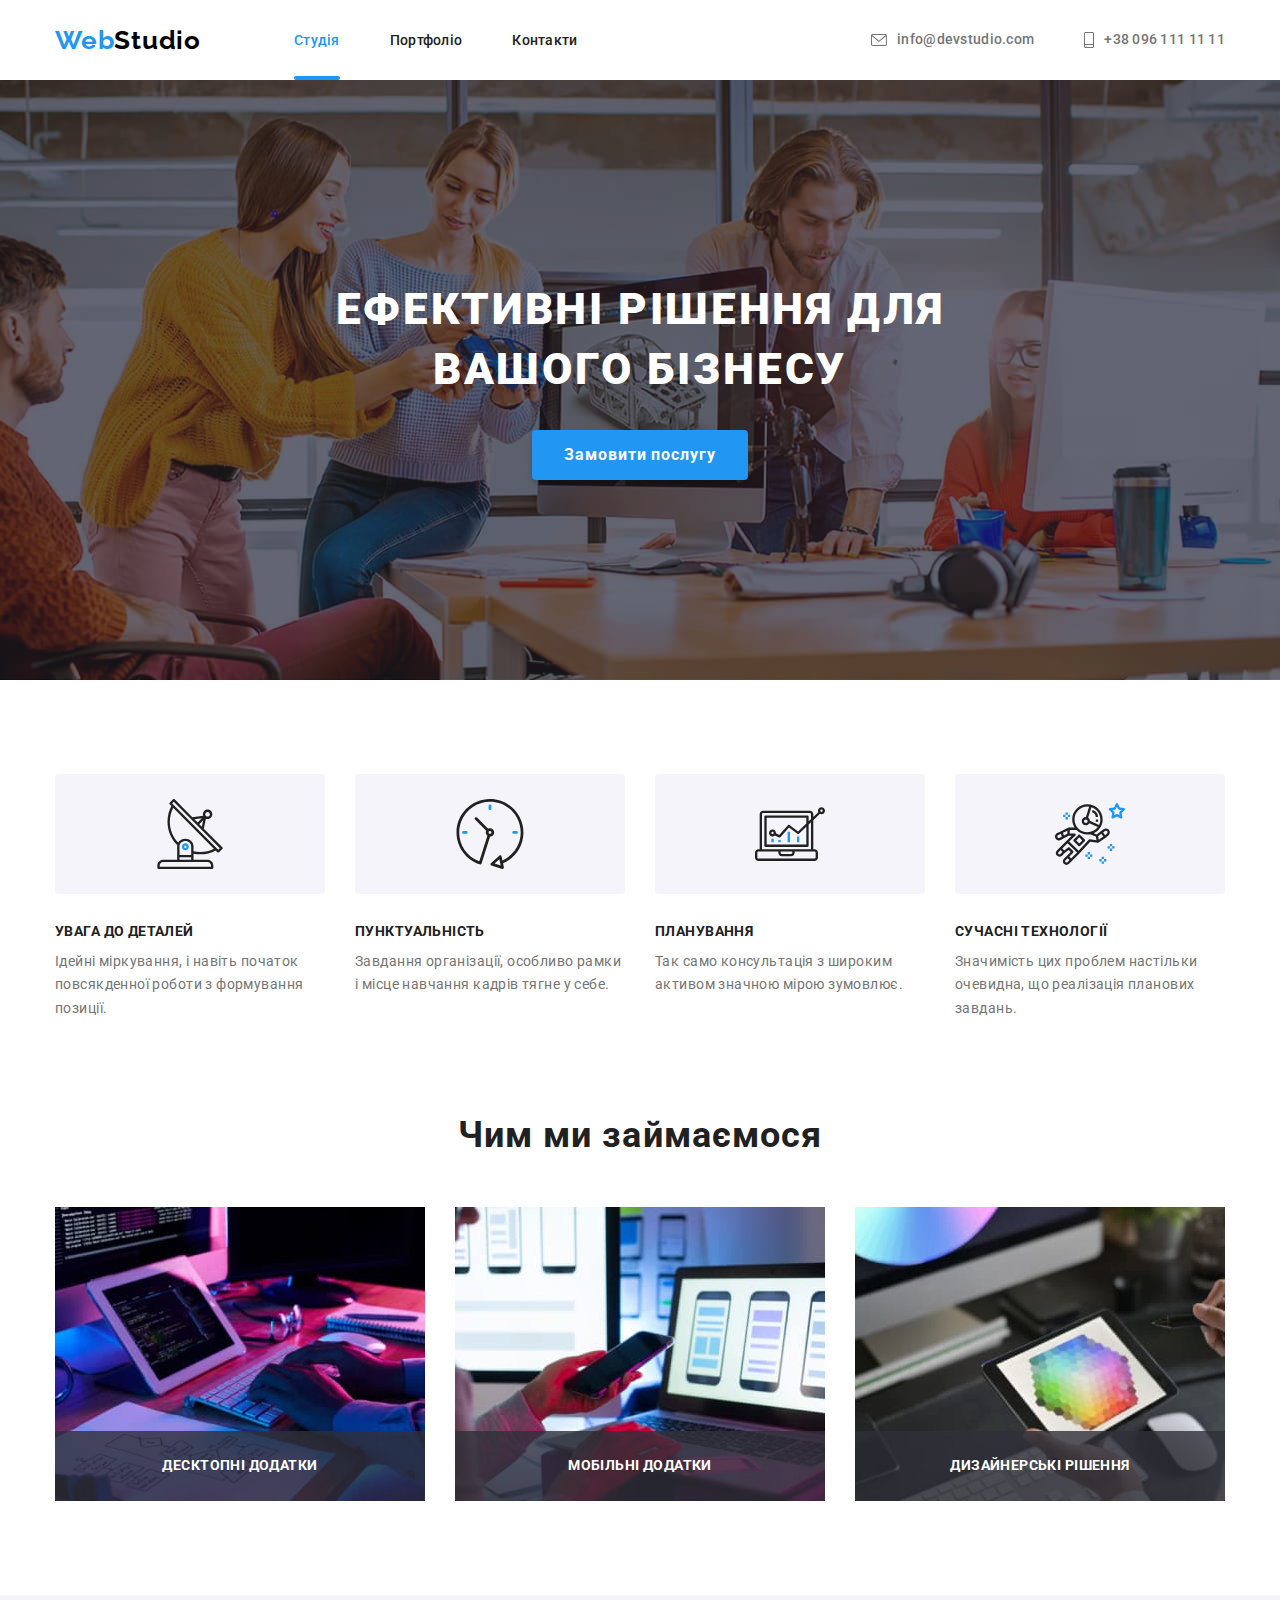
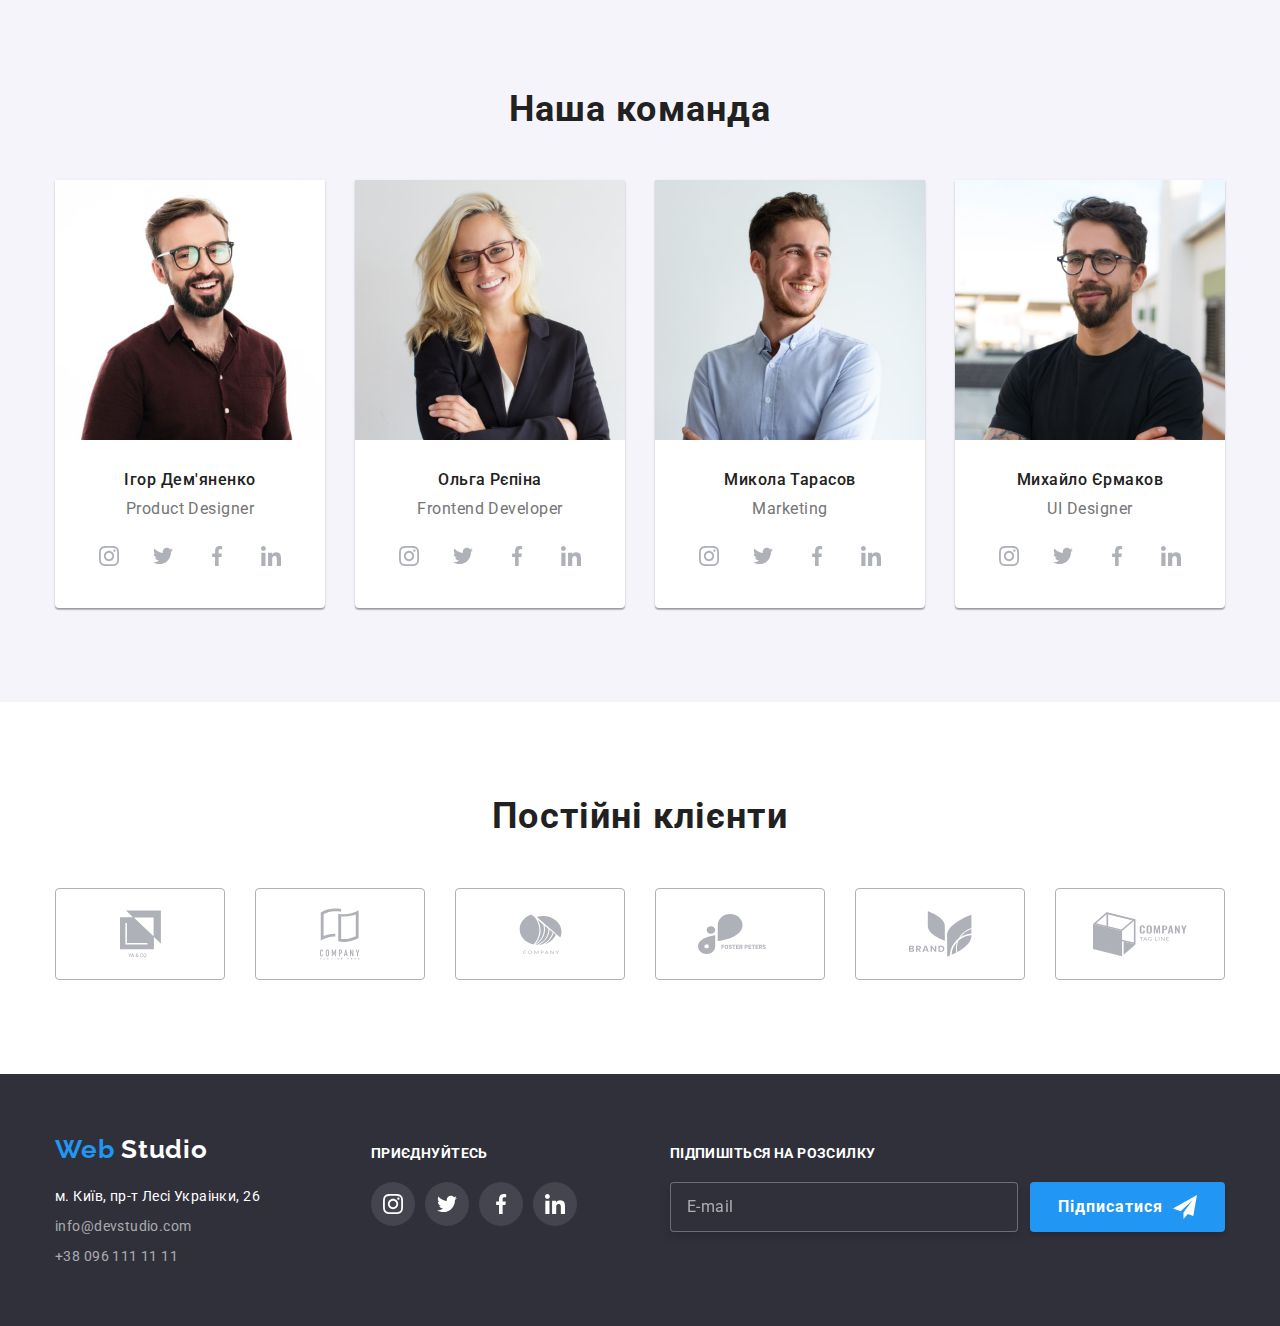
==== commit 94ad3a47: "3" ====
--- a/index.html
+++ b/index.html
@@ -33,7 +33,7 @@
             >Web<span class="logo__studio">Studio</span></a
           >
           <ul class="navigation__list list">
-            <li class="navigation__li"><a href="./index.html" class="current navigation__element">Студія</a></li>
+            <li class="navigation__li"><a href="./index.html" class="navigation__current navigation__element">Студія</a></li>
             <li class="navigation__li"><a href="./portfolio.html" class="navigation__element">Портфоліо</a></li>
             <li class="navigation__li"><a href="#" class="navigation__element">Контакти</a></li>
           </ul>
--- a/css/main.min.css
+++ b/css/main.min.css
@@ -1 +1 @@
-:root{--logo-color: #2196F3;--logo-studio: #000000;--logo-studio-inverse: #FFFFFF;--nav-color: #212121;--contacts-color: #757575;--button-text-color: #FFFFFF;--button-active-color: #188CE8;--button-color: #2196F3;--link-active: #2196F3;--adress-contact-color: rgba(255, 255, 255, 0.6);--adress-place-color: #FFFFFF;--bg-footer-color: #2F303A;--bg-body-color: #FFFFFF;--bg-hero-color: #2F303A;--bg-team-color: #F5F4FA;--bg-feature-color: #F5F4FA;--bg-taam-card-color: #fff;--h-hero-color: #FFFFFF;--h-what-color: #212121;--h-team-color: #212121;--team-name-color: #212121;--team-dsk-color: #757575;--feature-list-h: #212121;--feature-dsk: #757575;--nav-line: #ECECEC;--icon-color: #AFB1B8;--project-bg-btn: #F5F4FA;--project-border-btn: #F5F4FA;--project-btn-text: #212121;--project-btn-active-text: #FFFFFF;--project-card-border: #EEEEEE;--project-card-h: #212121;--project-card-dsk: #757575;--space-card: 30px}.hidden{color:rgba(0,0,0,0);position:absolute;width:1px;height:1px;margin:-1px;border:0;padding:0;white-space:nowrap;-webkit-clip-path:inset(100%);clip-path:inset(100%);clip:rect(0 0 0 0);overflow:hidden}h1,h2,h3,h4,h5,h6,p,ul{margin:0;padding:0}body{font-family:"Roboto",sans-serif;background:var(--bg-body-color)}.list{margin:0;padding:0;list-style-type:none}a{text-decoration:none}.container{width:1200px;margin-left:auto;margin-right:auto;padding-left:15px;padding-right:15px}.section{padding-top:94px;padding-bottom:94px}.title{font-weight:700;font-size:36px;line-height:1.16;letter-spacing:.03em;text-align:center;color:var(--h-what-color);margin:0;margin-bottom:50px}.social-links-list{display:-webkit-box;display:-ms-flexbox;display:flex;margin-top:16px}.footer-social>.social-links-list{margin:0}.social-links-list__item{margin-left:10px}.social-links-list__item:first-child{margin-left:0}.social-links-list__link{display:-webkit-box;display:-ms-flexbox;display:flex;-webkit-box-pack:center;-ms-flex-pack:center;justify-content:center;-webkit-box-align:center;-ms-flex-align:center;align-items:center;height:44px;width:44px;border-radius:50%;fill:var(--icon-color);-webkit-transition:fill 250ms cubic-bezier(0.4, 0, 0.2, 1),background-color 250ms cubic-bezier(0.4, 0, 0.2, 1);transition:fill 250ms cubic-bezier(0.4, 0, 0.2, 1),background-color 250ms cubic-bezier(0.4, 0, 0.2, 1)}.social-links-list__link:hover,.social-links-list__link:focus{background-color:var(--link-active);fill:#fff}.social-links-list__icon{display:block;fill:inherit}.footer-social .social-links-list__icon{fill:#fff}.social-links-list__item--footer{-webkit-transition:fill 250ms cubic-bezier(0.4, 0, 0.2, 1),background-color 250ms cubic-bezier(0.4, 0, 0.2, 1);transition:fill 250ms cubic-bezier(0.4, 0, 0.2, 1),background-color 250ms cubic-bezier(0.4, 0, 0.2, 1);border-radius:50%;background-color:rgba(255,255,255,.1)}.social-links-list__item--footer:hover,.social-links-list__item--footer:focus{background-color:var(--link-active)}.logo{font-family:"Raleway";font-weight:700;font-size:26px;line-height:1.19;letter-spacing:.03em;color:var(--logo-color);margin-right:93px}.logo__studio{color:var(--logo-studio);-webkit-transition:color 250ms cubic-bezier(0.4, 0, 0.2, 1);transition:color 250ms cubic-bezier(0.4, 0, 0.2, 1)}.logo:hover .logo__studio,.logo:focus .logo__studio{color:var(--link-active)}.logo--footer{margin-bottom:20px}.logo__studio--inverse{color:var(--logo-studio-inverse);-webkit-transition:color 250ms cubic-bezier(0.4, 0, 0.2, 1);transition:color 250ms cubic-bezier(0.4, 0, 0.2, 1)}.logo:hover .logo__studio--inverse,.logo:focus .logo__studio--inverse{color:var(--link-active)}.nav-projects{display:-webkit-box;display:-ms-flexbox;display:flex;-webkit-box-pack:center;-ms-flex-pack:center;justify-content:center;grid-gap:8px;margin-left:auto;margin-right:auto;margin-bottom:50px}.button-portfolio{width:auto;min-height:38px;min-width:73px;border-radius:4px;border:var(--project-border-btn);padding:6px 22px;font-family:"Roboto";font-style:normal;font-weight:500;font-size:16px;line-height:1.62;letter-spacing:.03em;text-align:center;color:var(--project-btn-text);cursor:pointer;background:var(--project-bg-btn);-webkit-transition:color 250ms cubic-bezier(0.4, 0, 0.2, 1),background-color 250ms cubic-bezier(0.4, 0, 0.2, 1);transition:color 250ms cubic-bezier(0.4, 0, 0.2, 1),background-color 250ms cubic-bezier(0.4, 0, 0.2, 1)}.button-portfolio:hover,.button-portfolio:focus{background-color:var(--button-color);color:var(--project-btn-active-text);-webkit-box-shadow:0px 3px 1px rgba(0,0,0,.1),0px 1px 2px rgba(0,0,0,.08),0px 2px 2px rgba(0,0,0,.12);box-shadow:0px 3px 1px rgba(0,0,0,.1),0px 1px 2px rgba(0,0,0,.08),0px 2px 2px rgba(0,0,0,.12)}.project-list{display:-webkit-box;display:-ms-flexbox;display:flex;-ms-flex-wrap:wrap;flex-wrap:wrap}.img-project{display:block;width:100%}.project-card{width:calc(33.3333333333% - 2*var(--space-card));margin-left:var(--space-card);margin-bottom:var(--space-card)}.project-card:nth-child(3n+1){margin-left:0}.project-card:nth-last-of-type(-n+3){margin-bottom:0}.link-project{display:block}.link-project:hover,.link-project:focus{-webkit-box-shadow:0px 1px 1px rgba(0,0,0,.12),0px 4px 4px rgba(0,0,0,.06),1px 4px 6px rgba(0,0,0,.16);box-shadow:0px 1px 1px rgba(0,0,0,.12),0px 4px 4px rgba(0,0,0,.06),1px 4px 6px rgba(0,0,0,.16)}.thumb-img-project{position:relative;text-align:left;overflow:hidden}.description-hover{position:absolute;bottom:0;left:0;width:100%;height:100%;padding-left:24px;padding-right:24px;padding-top:63px;padding-bottom:63px;-webkit-transform:translateY(100%);transform:translateY(100%);-webkit-transition:-webkit-transform 250ms cubic-bezier(0.4, 0, 0.2, 1) 0ms;transition:-webkit-transform 250ms cubic-bezier(0.4, 0, 0.2, 1) 0ms;transition:transform 250ms cubic-bezier(0.4, 0, 0.2, 1) 0ms;transition:transform 250ms cubic-bezier(0.4, 0, 0.2, 1) 0ms, -webkit-transform 250ms cubic-bezier(0.4, 0, 0.2, 1) 0ms;font-weight:400;font-size:18px;line-height:1.56;letter-spacing:.03em;color:#fff;background-color:rgba(33,150,243,.9)}.link-project:hover .description-hover,.link-project:focus .description-hover{-webkit-transform:translateY(0%);transform:translateY(0%)}.card-text{padding-top:20px;padding-bottom:20px;padding-left:24px;padding-right:24px;border-left:1px solid var(--project-card-border);border-right:1px solid var(--project-card-border);border-bottom:1px solid var(--project-card-border)}.project-heading{font-weight:700;font-size:18px;line-height:2;letter-spacing:.06em;color:var(--project-card-h);margin-bottom:4px}.project-descriotion{font-weight:400;font-size:16px;line-height:1.88;letter-spacing:.03em;color:var(--project-card-dsk)}.hero-section{padding:200px 0;text-align:center;background-size:1600px auto;background-color:#afb1b8;background-image:-webkit-gradient(linear, left top, left bottom, from(rgba(47, 48, 58, 0.4)), to(rgba(47, 48, 58, 0.4))),url(../images/hero-fon-min.jpg);background-image:linear-gradient(rgba(47, 48, 58, 0.4), rgba(47, 48, 58, 0.4)),url(../images/hero-fon-min.jpg);background-position:center;background-repeat:no-repeat}.hero-section__heading{font-weight:900;font-size:44px;line-height:1.36;letter-spacing:.06em;text-transform:uppercase;color:var(--h-hero-color);width:696px;margin-left:auto;margin-right:auto;margin-bottom:30px}.hero-section__button{border-radius:4px;min-width:240px;padding:10px 35.6px;background-color:var(--button-color);border:none;font-style:normal;font-weight:700;font-size:16px;line-height:1.8;letter-spacing:.06em;color:var(--button-text-color);cursor:pointer;-webkit-transition:background-color 250ms cubic-bezier(0.4, 0, 0.2, 1);transition:background-color 250ms cubic-bezier(0.4, 0, 0.2, 1)}.hero-section__button:hover{background-color:var(--button-active-color)}.section__features{padding-bottom:0}.features{display:-webkit-box;display:-ms-flexbox;display:flex}.feature__card{display:block;width:25%;margin-left:var(--space-card)}.feature__card:first-child{margin-left:0}.feature__card-wrapper{display:-webkit-box;display:-ms-flexbox;display:flex;-webkit-box-pack:center;-ms-flex-pack:center;justify-content:center;-webkit-box-align:center;-ms-flex-align:center;align-items:center;height:120px;margin-bottom:30px;border-radius:4px;background-color:var(--bg-feature-color)}.feature__card-heading{font-weight:700;font-size:14px;line-height:1.14;letter-spacing:.03em;text-transform:uppercase;color:var(--feature-list-h);margin:0;margin-bottom:10px}.feature__card-description{font-weight:400;font-size:14px;line-height:1.7;letter-spacing:.03em;color:var(--feature-dsk);margin:0px}.our-work{display:-webkit-box;display:-ms-flexbox;display:flex}.our-work__card{width:33.3333333333%;position:relative;margin-left:var(--space-card)}.our-work__card:first-child{margin-left:0;-webkit-box-align:center;-ms-flex-align:center;align-items:center}.our-work__img{width:100%;display:block}.our-work__descriptions{position:absolute;bottom:0;left:50%;-webkit-transform:translateX(-50%);transform:translateX(-50%);display:inline-block;width:100%;padding-bottom:27px;padding-top:27px;font-weight:700;font-size:14px;line-height:1.14;letter-spacing:.03em;text-align:center;text-transform:uppercase;color:#fff;background-color:rgba(47,48,58,.8)}.section__our-team{background-color:var(--bg-team-color)}.our-team{display:-webkit-box;display:-ms-flexbox;display:flex}.our-team__card{-webkit-box-orient:vertical;-webkit-box-direction:normal;-ms-flex-direction:column;flex-direction:column;background-color:var(--bg-taam-card-color);-webkit-box-shadow:0px 1px 3px rgba(0,0,0,.12),0px 1px 1px rgba(0,0,0,.14),0px 2px 1px rgba(0,0,0,.2);box-shadow:0px 1px 3px rgba(0,0,0,.12),0px 1px 1px rgba(0,0,0,.14),0px 2px 1px rgba(0,0,0,.2);border-radius:0px 0px 4px 4px;width:25%;margin-left:var(--space-card)}.our-team__card:first-child{margin-left:0}.our-team__imag{width:100%;display:block}.our-team__container{display:-webkit-box;display:-ms-flexbox;display:flex;-webkit-box-orient:vertical;-webkit-box-direction:normal;-ms-flex-direction:column;flex-direction:column;-webkit-box-pack:center;-ms-flex-pack:center;justify-content:center;-webkit-box-align:center;-ms-flex-align:center;align-items:center;padding:30px 0}.our-team__name{font-weight:500;font-size:16px;line-height:1.187;letter-spacing:.03em;text-align:center;color:var(--team-name-color);margin:0 0 10px}.our-team__description{font-weight:400;font-size:16px;line-height:1.187;letter-spacing:.03em;text-align:center;color:var(--team-dsk-color);margin:0}.clients{display:-webkit-box;display:-ms-flexbox;display:flex;-webkit-box-pack:justify;-ms-flex-pack:justify;justify-content:space-between;-webkit-box-align:center;-ms-flex-align:center;align-items:center;margin-left:auto;margin-right:auto}.clients__card{display:block;width:16.6666666667%;margin-left:30px}.clients__card:first-child{margin-left:0}.clients__link{display:-webkit-box;display:-ms-flexbox;display:flex;-webkit-box-pack:center;-ms-flex-pack:center;justify-content:center;-webkit-box-align:center;-ms-flex-align:center;align-items:center;height:92px;border:1px solid var(--icon-color);border-radius:4px;fill:var(--icon-color);-webkit-transition:fill 250ms cubic-bezier(0.4, 0, 0.2, 1),border 250ms cubic-bezier(0.4, 0, 0.2, 1);transition:fill 250ms cubic-bezier(0.4, 0, 0.2, 1),border 250ms cubic-bezier(0.4, 0, 0.2, 1)}.clients__link:hover,.clients__link:focus{fill:var(--link-active);border:1px solid var(--link-active)}.clients__icon{height:60px}.head-border{border-bottom:1px solid var(--nav-line)}.container__head{display:-webkit-box;display:-ms-flexbox;display:flex;-webkit-box-align:center;-ms-flex-align:center;align-items:center}.navigation{display:-webkit-box;display:-ms-flexbox;display:flex;-webkit-box-align:center;-ms-flex-align:center;align-items:center}.navigation__list{display:-webkit-box;display:-ms-flexbox;display:flex}.navigation__element{font-weight:500;font-size:14px;line-height:1.14;letter-spacing:.02em;color:var(--nav-color);-webkit-transition:color 250ms cubic-bezier(0.4, 0, 0.2, 1);transition:color 250ms cubic-bezier(0.4, 0, 0.2, 1)}.navigation__element:focus,.navigation__element:hover{color:var(--link-active)}.navigation__list>.navigation__li{margin-left:50px}.navigation__list>.navigation__li:first-child{margin-left:0}.current{padding-top:32px;padding-bottom:32px;color:var(--link-active);position:relative}.current::after{content:"";display:block;left:0;bottom:0;position:absolute;width:100%;height:4px;background-color:var(--link-active);border-radius:2px}.contacts{display:-webkit-box;display:-ms-flexbox;display:flex;margin-left:auto}.contacts__li{display:-webkit-box;display:-ms-flexbox;display:flex;margin-left:50px}.contacts__li:first-child{margin-left:0}.contacts__li>a{padding-top:32px;padding-bottom:32px}.contacts__contact{display:-webkit-box;display:-ms-flexbox;display:flex;-webkit-box-pack:center;-ms-flex-pack:center;justify-content:center;-webkit-box-align:center;-ms-flex-align:center;align-items:center;font-weight:500;font-size:14px;line-height:1.14;letter-spacing:.02em;text-decoration:none;color:var(--contacts-color);fill:var(--contacts-color);-webkit-transition:color 250ms cubic-bezier(0.4, 0, 0.2, 1);transition:color 250ms cubic-bezier(0.4, 0, 0.2, 1)}.contacts__contact:hover,.contacts__contact:focus{color:var(--link-active);fill:var(--link-active)}.contacts__icon-maill,.contacts__icon-tell{fill:inherit;margin-right:10px}.footer{background-color:var(--bg-footer-color);padding:60px 0px}.footer>.container{display:-webkit-box;display:-ms-flexbox;display:flex;-webkit-box-align:baseline;-ms-flex-align:baseline;align-items:baseline}.footer-addres{display:-webkit-box;display:-ms-flexbox;display:flex;-webkit-box-orient:vertical;-webkit-box-direction:normal;-ms-flex-direction:column;flex-direction:column;min-width:-webkit-fit-content;min-width:-moz-fit-content;min-width:fit-content}.footer-addres__item{display:block;margin-bottom:9px;height:21px}.footer-addres__item:last-child{margin-bottom:0}.footer-addres__place{font-style:normal;font-weight:400;font-size:14px;line-height:1.71;letter-spacing:.03em;color:var(--adress-place-color);-webkit-transition:color 250ms cubic-bezier(0.4, 0, 0.2, 1);transition:color 250ms cubic-bezier(0.4, 0, 0.2, 1)}.footer-addres__place:hover,.footer-addres__place:focus{color:var(--link-active)}.footer-addres__contact{font-style:normal;font-weight:400;font-size:14px;line-height:1.71;letter-spacing:.03em;color:var(--adress-contact-color);-webkit-transition:color 250ms cubic-bezier(0.4, 0, 0.2, 1);transition:color 250ms cubic-bezier(0.4, 0, 0.2, 1)}.footer-addres__contact:focus,.footer-addres__contact:hover{color:var(--link-active)}.footer-social{margin-left:70px}.footer-social__title{display:inline-block;margin-bottom:20px;font-weight:700;font-size:14px;line-height:1.14;letter-spacing:.03em;text-transform:uppercase;color:#fff}.footer-subscription{width:100%;margin-left:93px;margin-right:0}.footer-subscription__container{display:-webkit-box;display:-ms-flexbox;display:flex}.footer-subscription__field{width:100%;border:1px solid rgba(255,255,255,.3);background-color:#2f303a;color:rgba(255,255,255,.6);-webkit-filter:drop-shadow(0px 4px 4px rgba(0, 0, 0, 0.15));filter:drop-shadow(0px 4px 4px rgba(0, 0, 0, 0.15));border-radius:4px;outline:none;padding-top:15px;padding-bottom:15px;padding-left:16px;padding-right:16px}.footer-subscription__field::-webkit-input-placeholder{font-weight:400;font-size:16px;line-height:1.25;letter-spacing:.03em;color:rgba(255,255,255,.6)}.footer-subscription__field::-moz-placeholder{font-weight:400;font-size:16px;line-height:1.25;letter-spacing:.03em;color:rgba(255,255,255,.6)}.footer-subscription__field:-ms-input-placeholder{font-weight:400;font-size:16px;line-height:1.25;letter-spacing:.03em;color:rgba(255,255,255,.6)}.footer-subscription__field::-ms-input-placeholder{font-weight:400;font-size:16px;line-height:1.25;letter-spacing:.03em;color:rgba(255,255,255,.6)}.footer-subscription__field::placeholder{font-weight:400;font-size:16px;line-height:1.25;letter-spacing:.03em;color:rgba(255,255,255,.6)}.footer-subscription__submit{display:-webkit-box;display:-ms-flexbox;display:flex;-webkit-box-pack:center;-ms-flex-pack:center;justify-content:center;-webkit-box-align:center;-ms-flex-align:center;align-items:center;margin-left:12px;font-weight:700;font-size:16px;line-height:1.87;letter-spacing:.06em;text-align:center;color:#fff;padding-top:10px;padding-bottom:10px;padding-left:28px;padding-right:28px;background:var(--button-color);-webkit-box-shadow:0px 4px 4px rgba(0,0,0,.15);box-shadow:0px 4px 4px rgba(0,0,0,.15);border-radius:4px;border:none;cursor:pointer;-webkit-transition:background-color 250ms cubic-bezier(0.4, 0, 0.2, 1);transition:background-color 250ms cubic-bezier(0.4, 0, 0.2, 1)}.footer-subscription__submit:hover,.footer-subscription__submit:focus{background-color:var(--button-active-color)}.footer-subscription__icon-submit{margin-left:10px}.backdrop{position:fixed;top:0;left:0;width:100%;height:100%;background-color:rgba(0,0,0,.2);opacity:1;-webkit-transition:opacity 250ms ease,visibility 500ms ease;transition:opacity 250ms ease,visibility 500ms ease}.backdrop.is-hidden{opacity:0;visibility:hidden;pointer-events:none}.modal{position:absolute;top:50%;left:50%;-webkit-transform:translate(-50%, -50%) scale(1);transform:translate(-50%, -50%) scale(1);width:528px;padding:40px;background-color:#fff;-webkit-box-shadow:0px 1px 3px rgba(0,0,0,.12),0px 1px 1px rgba(0,0,0,.14),0px 2px 1px rgba(0,0,0,.2);box-shadow:0px 1px 3px rgba(0,0,0,.12),0px 1px 1px rgba(0,0,0,.14),0px 2px 1px rgba(0,0,0,.2);border-radius:4px;-webkit-transition:-webkit-transform 250ms linear;transition:-webkit-transform 250ms linear;transition:transform 250ms linear;transition:transform 250ms linear, -webkit-transform 250ms linear}.backdrop.is-hidden .modal{-webkit-transform:translate(-50%, -50%) scale(1.15);transform:translate(-50%, -50%) scale(1.15)}.modal__close{position:absolute;top:8px;right:8px;height:30px;width:30px;border-radius:50%;border:1px solid rgba(0,0,0,.1);display:-webkit-box;display:-ms-flexbox;display:flex;-webkit-box-pack:center;-ms-flex-pack:center;justify-content:center;-webkit-box-align:center;-ms-flex-align:center;align-items:center;background-color:inherit;cursor:pointer;-webkit-transition:fill 250ms cubic-bezier(0.4, 0, 0.2, 1);transition:fill 250ms cubic-bezier(0.4, 0, 0.2, 1)}.modal__close:focus,.modal__close:hover{fill:var(--link-active)}.form-header{display:block;margin-bottom:12px;font-weight:700;font-size:20px;line-height:1.15;letter-spacing:.03em;text-align:center}.label{display:block;margin-bottom:4px;font-weight:400;font-size:12px;line-height:1.16;letter-spacing:.01em;color:#757575}.wraper-field{position:relative;margin-bottom:10px}.icon-field{position:absolute;top:50%;left:12px;-webkit-transform:translateY(-50%);transform:translateY(-50%);display:-webkit-box;display:-ms-flexbox;display:flex;-webkit-box-pack:center;-ms-flex-pack:center;justify-content:center;-webkit-box-align:center;-ms-flex-align:center;align-items:center;background-size:cover;-webkit-transition:fill 250ms cubic-bezier(0.4, 0, 0.2, 1);transition:fill 250ms cubic-bezier(0.4, 0, 0.2, 1);fill:#212121}.field:hover+.icon-field,.field:focus+.icon-field{fill:var(--link-active)}.field{width:100%;border:1px solid rgba(33,33,33,.2);border-radius:4px;outline:none;cursor:pointer;font-size:14px;padding-top:12px;padding-bottom:12px;padding-left:42px;padding-right:12px;-webkit-transition:border 250ms cubic-bezier(0.4, 0, 0.2, 1),fill 250ms cubic-bezier(0.4, 0, 0.2, 1);transition:border 250ms cubic-bezier(0.4, 0, 0.2, 1),fill 250ms cubic-bezier(0.4, 0, 0.2, 1)}.field:hover,.field:focus{border:1px solid #2196f3}.textarea{display:block;margin-bottom:0;resize:none;padding-top:12px;padding-bottom:12px;padding-left:16px;padding-right:16px}.textarea::-webkit-input-placeholder{font-weight:400;font-size:12px;line-height:1.16;letter-spacing:.01em;color:rgba(117,117,117,.5)}.textarea::-moz-placeholder{font-weight:400;font-size:12px;line-height:1.16;letter-spacing:.01em;color:rgba(117,117,117,.5)}.textarea:-ms-input-placeholder{font-weight:400;font-size:12px;line-height:1.16;letter-spacing:.01em;color:rgba(117,117,117,.5)}.textarea::-ms-input-placeholder{font-weight:400;font-size:12px;line-height:1.16;letter-spacing:.01em;color:rgba(117,117,117,.5)}.textarea::placeholder{font-weight:400;font-size:12px;line-height:1.16;letter-spacing:.01em;color:rgba(117,117,117,.5)}.checkbox{display:-webkit-box;display:-ms-flexbox;display:flex;-webkit-box-pack:center;-ms-flex-pack:center;justify-content:center;text-align:center;margin-top:20px;margin-bottom:30px}.label-checkbox{display:-webkit-box;display:-ms-flexbox;display:flex;-webkit-box-align:center;-ms-flex-align:center;align-items:center;font-weight:400;font-size:14px;line-height:1.5;letter-spacing:.03em;color:#757575}.label-checkbox::before{content:"";display:block;height:15px;width:16px;margin-right:7px;border-radius:2px;border:2px solid #000;cursor:pointer;background-image:url(../images/checkbox.svg);background-repeat:no-repeat;background-size:content;-webkit-transition:border 250ms cubic-bezier(0.4, 0, 0.2, 1),background-color 250ms cubic-bezier(0.4, 0, 0.2, 1);transition:border 250ms cubic-bezier(0.4, 0, 0.2, 1),background-color 250ms cubic-bezier(0.4, 0, 0.2, 1)}.imput-checkbox:checked+.label-checkbox::before{background-color:var(--link-active);border:2px solid var(--link-active)}.imput-checkbox:focus+.label-checkbox::before{border:2px solid var(--link-active)}.label-checkbox>a{font-weight:400;font-size:14px;line-height:1.5;letter-spacing:.03em;-webkit-text-decoration-line:underline;text-decoration-line:underline;color:#2196f3}.modal__submit{display:block;margin-left:auto;margin-right:auto;padding-top:10px;padding-bottom:10px;padding-left:52px;padding-right:52px;font-weight:700;font-size:16px;line-height:1.87;letter-spacing:.06em;text-align:center;color:#fff;background-color:var(--button-color);-webkit-box-shadow:0px 4px 4px rgba(0,0,0,.15);box-shadow:0px 4px 4px rgba(0,0,0,.15);border-radius:4px;border:none;cursor:pointer;-webkit-transition:background-color 250ms cubic-bezier(0.4, 0, 0.2, 1);transition:background-color 250ms cubic-bezier(0.4, 0, 0.2, 1)}.modal__submit:hover,.modal__submit:focus{background-color:var(--button-active-color)}/*# sourceMappingURL=main.min.css.map */+:root{--logo-color: #2196F3;--logo-studio: #000000;--logo-studio-inverse: #FFFFFF;--nav-color: #212121;--contacts-color: #757575;--button-text-color: #FFFFFF;--button-active-color: #188CE8;--button-color: #2196F3;--project-bg-btn: #F5F4FA;--project-border-btn: #F5F4FA;--project-btn-text: #212121;--project-btn-active-text: #FFFFFF;--link-active: #2196F3;--adress-contact-color: rgba(255, 255, 255, 0.6);--adress-place-color: #FFFFFF;--bg-footer-color: #2F303A;--bg-body-color: #FFFFFF;--bg-hero-color: #2F303A;--bg-team-color: #F5F4FA;--bg-feature-color: #F5F4FA;--bg-taam-card-color: #fff;--h-hero-color: #FFFFFF;--h-what-color: #212121;--h-team-color: #212121;--team-name-color: #212121;--team-dsk-color: #757575;--feature-list-h: #212121;--feature-dsk: #757575;--nav-line: #ECECEC;--icon-color: #AFB1B8;--project-card-border: #EEEEEE;--project-card-h: #212121;--project-card-dsk: #757575;--space-card: 30px}.hidden{color:rgba(0,0,0,0);position:absolute;width:1px;height:1px;margin:-1px;border:0;padding:0;white-space:nowrap;-webkit-clip-path:inset(100%);clip-path:inset(100%);clip:rect(0 0 0 0);overflow:hidden}.modal__submit,.hero-section__button{display:block;margin-left:auto;margin-right:auto;font-weight:700;font-size:16px;line-height:1.87;letter-spacing:.06em;text-align:center;color:var(--button-text-color);background-color:var(--button-color);-webkit-box-shadow:0px 4px 4px rgba(0,0,0,.15);box-shadow:0px 4px 4px rgba(0,0,0,.15);border-radius:4px;border:none;cursor:pointer;-webkit-transition:background-color 250ms cubic-bezier(0.4, 0, 0.2, 1);transition:background-color 250ms cubic-bezier(0.4, 0, 0.2, 1)}.modal__submit:hover,.hero-section__button:hover,.modal__submit:focus,.hero-section__button:focus{background-color:var(--button-active-color)}h1,h2,h3,h4,h5,h6,p,ul{margin:0;padding:0}body{font-family:"Roboto",sans-serif;background:var(--bg-body-color)}.list{margin:0;padding:0;list-style-type:none}a{text-decoration:none}.container{width:1200px;margin-left:auto;margin-right:auto;padding-left:15px;padding-right:15px}.section{padding-top:94px;padding-bottom:94px}.title{font-weight:700;font-size:36px;line-height:1.16;letter-spacing:.03em;text-align:center;color:var(--h-what-color);margin:0;margin-bottom:50px}.social-links-list{display:-webkit-box;display:-ms-flexbox;display:flex;margin-top:16px}.footer-social>.social-links-list{margin:0}.social-links-list__item{margin-left:10px}.social-links-list__item:first-child{margin-left:0}.social-links-list__link{display:-webkit-box;display:-ms-flexbox;display:flex;-webkit-box-pack:center;-ms-flex-pack:center;justify-content:center;-webkit-box-align:center;-ms-flex-align:center;align-items:center;height:44px;width:44px;border-radius:50%;fill:var(--icon-color);-webkit-transition:fill 250ms cubic-bezier(0.4, 0, 0.2, 1),background-color 250ms cubic-bezier(0.4, 0, 0.2, 1);transition:fill 250ms cubic-bezier(0.4, 0, 0.2, 1),background-color 250ms cubic-bezier(0.4, 0, 0.2, 1)}.social-links-list__link:hover,.social-links-list__link:focus{background-color:var(--link-active);fill:#fff}.social-links-list__icon{display:block;fill:inherit}.footer-social .social-links-list__icon{fill:#fff}.social-links-list__item--footer{-webkit-transition:fill 250ms cubic-bezier(0.4, 0, 0.2, 1),background-color 250ms cubic-bezier(0.4, 0, 0.2, 1);transition:fill 250ms cubic-bezier(0.4, 0, 0.2, 1),background-color 250ms cubic-bezier(0.4, 0, 0.2, 1);border-radius:50%;background-color:rgba(255,255,255,.1)}.social-links-list__item--footer:hover,.social-links-list__item--footer:focus{background-color:var(--link-active)}.logo{font-family:"Raleway";font-weight:700;font-size:26px;line-height:1.19;letter-spacing:.03em;color:var(--logo-color);margin-right:93px}.logo__studio{color:var(--logo-studio);-webkit-transition:color 250ms cubic-bezier(0.4, 0, 0.2, 1);transition:color 250ms cubic-bezier(0.4, 0, 0.2, 1)}.logo:hover .logo__studio,.logo:focus .logo__studio{color:var(--link-active)}.logo--footer{margin-bottom:20px}.logo__studio--inverse{color:var(--logo-studio-inverse);-webkit-transition:color 250ms cubic-bezier(0.4, 0, 0.2, 1);transition:color 250ms cubic-bezier(0.4, 0, 0.2, 1)}.logo:hover .logo__studio--inverse,.logo:focus .logo__studio--inverse{color:var(--link-active)}.navigation-portfolio{display:-webkit-box;display:-ms-flexbox;display:flex;-webkit-box-pack:center;-ms-flex-pack:center;justify-content:center;grid-gap:8px;margin-left:auto;margin-right:auto;margin-bottom:50px}.navigation-portfolio__button{min-width:73px;padding-top:6px;padding-bottom:6px;padding-left:22px;padding-right:22px;font-weight:500;font-size:16px;line-height:1.62;letter-spacing:.03em;text-align:center;color:var(--project-btn-text);background-color:var(--project-bg-btn);border-radius:4px;border:var(--project-border-btn);cursor:pointer;-webkit-transition:color 250ms cubic-bezier(0.4, 0, 0.2, 1),background-color 250ms cubic-bezier(0.4, 0, 0.2, 1);transition:color 250ms cubic-bezier(0.4, 0, 0.2, 1),background-color 250ms cubic-bezier(0.4, 0, 0.2, 1)}.navigation-portfolio__button:hover,.navigation-portfolio__button:focus{background-color:var(--button-color);color:var(--project-btn-active-text);-webkit-box-shadow:0px 3px 1px rgba(0,0,0,.1),0px 1px 2px rgba(0,0,0,.08),0px 2px 2px rgba(0,0,0,.12);box-shadow:0px 3px 1px rgba(0,0,0,.1),0px 1px 2px rgba(0,0,0,.08),0px 2px 2px rgba(0,0,0,.12)}.project-list{display:-webkit-box;display:-ms-flexbox;display:flex;-ms-flex-wrap:wrap;flex-wrap:wrap}.project-list__project-card{margin-left:var(--space-card);margin-bottom:var(--space-card)}.project-list__project-card:nth-child(3n+1){margin-left:0}.project-list__project-card:nth-last-of-type(-n+3){margin-bottom:0}.project-card__link-card{display:block}.project-card__link-card:hover,.project-card__link-card:focus{-webkit-box-shadow:0px 1px 1px rgba(0,0,0,.12),0px 4px 4px rgba(0,0,0,.06),1px 4px 6px rgba(0,0,0,.16);box-shadow:0px 1px 1px rgba(0,0,0,.12),0px 4px 4px rgba(0,0,0,.06),1px 4px 6px rgba(0,0,0,.16)}.project-card__thumb-img{position:relative;text-align:left;overflow:hidden}.project-card__img{display:block;width:100%;height:100%}.project-card__hover-transform{position:absolute;bottom:-1;left:0;width:100%;height:100%;padding-left:24px;padding-right:24px;padding-top:63px;padding-bottom:63px;-webkit-transform:translateY(100%);transform:translateY(100%);-webkit-transition:-webkit-transform 250ms cubic-bezier(0.4, 0, 0.2, 1) 0ms;transition:-webkit-transform 250ms cubic-bezier(0.4, 0, 0.2, 1) 0ms;transition:transform 250ms cubic-bezier(0.4, 0, 0.2, 1) 0ms;transition:transform 250ms cubic-bezier(0.4, 0, 0.2, 1) 0ms, -webkit-transform 250ms cubic-bezier(0.4, 0, 0.2, 1) 0ms;font-weight:400;font-size:18px;line-height:1.56;letter-spacing:.03em;color:#fff;background-color:rgba(33,150,243,.9)}.project-card__link-card:hover .project-card__hover-transform,.project-card__link-card:focus .project-card__hover-transform{bottom:0;-webkit-transform:translateY(0%);transform:translateY(0%)}.project-card__container-text{padding-top:20px;padding-bottom:20px;padding-left:24px;padding-right:24px;border-left:1px solid var(--project-card-border);border-right:1px solid var(--project-card-border);border-bottom:1px solid var(--project-card-border)}.project-card__title{font-weight:700;font-size:18px;line-height:1.88;letter-spacing:.06em;color:var(--project-card-h);margin-bottom:4px}.project-card__descriotion{font-weight:400;font-size:16px;line-height:1.88;letter-spacing:.03em;color:var(--project-card-dsk)}.hero-section{padding:200px 0;text-align:center;background-size:1600px auto;background-color:#afb1b8;background-image:-webkit-gradient(linear, left top, left bottom, from(rgba(47, 48, 58, 0.4)), to(rgba(47, 48, 58, 0.4))),url(../images/hero-fon-min.jpg);background-image:linear-gradient(rgba(47, 48, 58, 0.4), rgba(47, 48, 58, 0.4)),url(../images/hero-fon-min.jpg);background-position:center;background-repeat:no-repeat}.hero-section__heading{font-weight:900;font-size:44px;line-height:1.36;letter-spacing:.06em;text-transform:uppercase;color:var(--h-hero-color);width:696px;margin-left:auto;margin-right:auto;margin-bottom:30px}.hero-section__button{padding-top:10px;padding-bottom:10px;padding-left:32px;padding-right:32px}.section__features{padding-bottom:0}.features{display:-webkit-box;display:-ms-flexbox;display:flex}.feature__card{display:block;width:25%;margin-left:var(--space-card)}.feature__card:first-child{margin-left:0}.feature__card-wrapper{display:-webkit-box;display:-ms-flexbox;display:flex;-webkit-box-pack:center;-ms-flex-pack:center;justify-content:center;-webkit-box-align:center;-ms-flex-align:center;align-items:center;height:120px;margin-bottom:30px;border-radius:4px;background-color:var(--bg-feature-color)}.feature__card-heading{font-weight:700;font-size:14px;line-height:1.14;letter-spacing:.03em;text-transform:uppercase;color:var(--feature-list-h);margin:0;margin-bottom:10px}.feature__card-description{font-weight:400;font-size:14px;line-height:1.7;letter-spacing:.03em;color:var(--feature-dsk);margin:0px}.our-work{display:-webkit-box;display:-ms-flexbox;display:flex}.our-work__card{width:33.3333333333%;position:relative;margin-left:var(--space-card)}.our-work__card:first-child{margin-left:0;-webkit-box-align:center;-ms-flex-align:center;align-items:center}.our-work__img{width:100%;display:block}.our-work__descriptions{position:absolute;bottom:0;left:50%;-webkit-transform:translateX(-50%);transform:translateX(-50%);display:inline-block;width:100%;padding-bottom:27px;padding-top:27px;font-weight:700;font-size:14px;line-height:1.14;letter-spacing:.03em;text-align:center;text-transform:uppercase;color:#fff;background-color:rgba(47,48,58,.8)}.section__our-team{background-color:var(--bg-team-color)}.our-team{display:-webkit-box;display:-ms-flexbox;display:flex}.our-team__card{-webkit-box-orient:vertical;-webkit-box-direction:normal;-ms-flex-direction:column;flex-direction:column;background-color:var(--bg-taam-card-color);-webkit-box-shadow:0px 1px 3px rgba(0,0,0,.12),0px 1px 1px rgba(0,0,0,.14),0px 2px 1px rgba(0,0,0,.2);box-shadow:0px 1px 3px rgba(0,0,0,.12),0px 1px 1px rgba(0,0,0,.14),0px 2px 1px rgba(0,0,0,.2);border-radius:0px 0px 4px 4px;width:25%;margin-left:var(--space-card)}.our-team__card:first-child{margin-left:0}.our-team__imag{width:100%;display:block}.our-team__container{display:-webkit-box;display:-ms-flexbox;display:flex;-webkit-box-orient:vertical;-webkit-box-direction:normal;-ms-flex-direction:column;flex-direction:column;-webkit-box-pack:center;-ms-flex-pack:center;justify-content:center;-webkit-box-align:center;-ms-flex-align:center;align-items:center;padding:30px 0}.our-team__name{font-weight:500;font-size:16px;line-height:1.187;letter-spacing:.03em;text-align:center;color:var(--team-name-color);margin:0 0 10px}.our-team__description{font-weight:400;font-size:16px;line-height:1.187;letter-spacing:.03em;text-align:center;color:var(--team-dsk-color);margin:0}.clients{display:-webkit-box;display:-ms-flexbox;display:flex;-webkit-box-pack:justify;-ms-flex-pack:justify;justify-content:space-between;-webkit-box-align:center;-ms-flex-align:center;align-items:center;margin-left:auto;margin-right:auto}.clients__card{display:block;width:16.6666666667%;margin-left:30px}.clients__card:first-child{margin-left:0}.clients__link{display:-webkit-box;display:-ms-flexbox;display:flex;-webkit-box-pack:center;-ms-flex-pack:center;justify-content:center;-webkit-box-align:center;-ms-flex-align:center;align-items:center;height:92px;border:1px solid var(--icon-color);border-radius:4px;fill:var(--icon-color);-webkit-transition:fill 250ms cubic-bezier(0.4, 0, 0.2, 1),border 250ms cubic-bezier(0.4, 0, 0.2, 1);transition:fill 250ms cubic-bezier(0.4, 0, 0.2, 1),border 250ms cubic-bezier(0.4, 0, 0.2, 1)}.clients__link:hover,.clients__link:focus{fill:var(--link-active);border:1px solid var(--link-active)}.clients__icon{height:60px}.head-border{border-bottom:1px solid var(--nav-line)}.container__head{display:-webkit-box;display:-ms-flexbox;display:flex;-webkit-box-align:center;-ms-flex-align:center;align-items:center}.navigation{display:-webkit-box;display:-ms-flexbox;display:flex;-webkit-box-align:center;-ms-flex-align:center;align-items:center}.navigation__list{display:-webkit-box;display:-ms-flexbox;display:flex}.navigation__list>.navigation__li{margin-left:50px}.navigation__list>.navigation__li:first-child{margin-left:0}.navigation__element{font-weight:500;font-size:14px;line-height:1.14;letter-spacing:.02em;color:var(--nav-color);-webkit-transition:color 250ms cubic-bezier(0.4, 0, 0.2, 1);transition:color 250ms cubic-bezier(0.4, 0, 0.2, 1)}.navigation__element:focus,.navigation__element:hover{color:var(--link-active)}.navigation__current{padding-top:32px;padding-bottom:32px;color:var(--link-active);position:relative}.navigation__current::after{content:"";display:block;left:0;bottom:0;position:absolute;width:100%;height:4px;background-color:var(--link-active);border-radius:2px}.contacts{display:-webkit-box;display:-ms-flexbox;display:flex;margin-left:auto}.contacts__li{display:-webkit-box;display:-ms-flexbox;display:flex;margin-left:50px}.contacts__li:first-child{margin-left:0}.contacts__contact{padding-top:32px;padding-bottom:32px;display:-webkit-box;display:-ms-flexbox;display:flex;-webkit-box-pack:center;-ms-flex-pack:center;justify-content:center;-webkit-box-align:center;-ms-flex-align:center;align-items:center;font-weight:500;font-size:14px;line-height:1.14;letter-spacing:.02em;text-decoration:none;color:var(--contacts-color);fill:var(--contacts-color);-webkit-transition:color 250ms cubic-bezier(0.4, 0, 0.2, 1);transition:color 250ms cubic-bezier(0.4, 0, 0.2, 1)}.contacts__contact:hover,.contacts__contact:focus{color:var(--link-active);fill:var(--link-active)}.contacts__icon-maill,.contacts__icon-tell{fill:inherit;margin-right:10px}.footer{background-color:var(--bg-footer-color);padding:60px 0px}.footer>.container{display:-webkit-box;display:-ms-flexbox;display:flex;-webkit-box-align:baseline;-ms-flex-align:baseline;align-items:baseline}.footer-addres{display:-webkit-box;display:-ms-flexbox;display:flex;-webkit-box-orient:vertical;-webkit-box-direction:normal;-ms-flex-direction:column;flex-direction:column;min-width:-webkit-fit-content;min-width:-moz-fit-content;min-width:fit-content}.footer-addres__item{display:block;margin-bottom:9px;height:21px}.footer-addres__item:last-child{margin-bottom:0}.footer-addres__place{font-style:normal;font-weight:400;font-size:14px;line-height:1.71;letter-spacing:.03em;color:var(--adress-place-color);-webkit-transition:color 250ms cubic-bezier(0.4, 0, 0.2, 1);transition:color 250ms cubic-bezier(0.4, 0, 0.2, 1)}.footer-addres__place:hover,.footer-addres__place:focus{color:var(--link-active)}.footer-addres__contact{font-style:normal;font-weight:400;font-size:14px;line-height:1.71;letter-spacing:.03em;color:var(--adress-contact-color);-webkit-transition:color 250ms cubic-bezier(0.4, 0, 0.2, 1);transition:color 250ms cubic-bezier(0.4, 0, 0.2, 1)}.footer-addres__contact:focus,.footer-addres__contact:hover{color:var(--link-active)}.footer-social{margin-left:70px}.footer-social__title{display:inline-block;margin-bottom:20px;font-weight:700;font-size:14px;line-height:1.14;letter-spacing:.03em;text-transform:uppercase;color:#fff}.footer-subscription{width:100%;margin-left:93px;margin-right:0}.footer-subscription__container{display:-webkit-box;display:-ms-flexbox;display:flex}.footer-subscription__field{width:100%;border:1px solid rgba(255,255,255,.3);background-color:#2f303a;color:rgba(255,255,255,.6);-webkit-filter:drop-shadow(0px 4px 4px rgba(0, 0, 0, 0.15));filter:drop-shadow(0px 4px 4px rgba(0, 0, 0, 0.15));border-radius:4px;outline:none;padding-top:15px;padding-bottom:15px;padding-left:16px;padding-right:16px}.footer-subscription__field::-webkit-input-placeholder{font-weight:400;font-size:16px;line-height:1.25;letter-spacing:.03em;color:rgba(255,255,255,.6)}.footer-subscription__field::-moz-placeholder{font-weight:400;font-size:16px;line-height:1.25;letter-spacing:.03em;color:rgba(255,255,255,.6)}.footer-subscription__field:-ms-input-placeholder{font-weight:400;font-size:16px;line-height:1.25;letter-spacing:.03em;color:rgba(255,255,255,.6)}.footer-subscription__field::-ms-input-placeholder{font-weight:400;font-size:16px;line-height:1.25;letter-spacing:.03em;color:rgba(255,255,255,.6)}.footer-subscription__field::placeholder{font-weight:400;font-size:16px;line-height:1.25;letter-spacing:.03em;color:rgba(255,255,255,.6)}.footer-subscription__submit{display:-webkit-box;display:-ms-flexbox;display:flex;-webkit-box-pack:center;-ms-flex-pack:center;justify-content:center;-webkit-box-align:center;-ms-flex-align:center;align-items:center;margin-left:12px;font-weight:700;font-size:16px;line-height:1.87;letter-spacing:.06em;text-align:center;color:#fff;padding-top:10px;padding-bottom:10px;padding-left:28px;padding-right:28px;background:var(--button-color);-webkit-box-shadow:0px 4px 4px rgba(0,0,0,.15);box-shadow:0px 4px 4px rgba(0,0,0,.15);border-radius:4px;border:none;cursor:pointer;-webkit-transition:background-color 250ms cubic-bezier(0.4, 0, 0.2, 1);transition:background-color 250ms cubic-bezier(0.4, 0, 0.2, 1)}.footer-subscription__submit:hover,.footer-subscription__submit:focus{background-color:var(--button-active-color)}.footer-subscription__icon-submit{margin-left:10px}.backdrop{position:fixed;top:0;left:0;width:100%;height:100%;background-color:rgba(0,0,0,.2);opacity:1;-webkit-transition:opacity 250ms ease,visibility 500ms ease;transition:opacity 250ms ease,visibility 500ms ease}.backdrop.is-hidden{opacity:0;visibility:hidden;pointer-events:none}.modal{position:absolute;top:50%;left:50%;-webkit-transform:translate(-50%, -50%) scale(1);transform:translate(-50%, -50%) scale(1);width:528px;padding:40px;background-color:#fff;-webkit-box-shadow:0px 1px 3px rgba(0,0,0,.12),0px 1px 1px rgba(0,0,0,.14),0px 2px 1px rgba(0,0,0,.2);box-shadow:0px 1px 3px rgba(0,0,0,.12),0px 1px 1px rgba(0,0,0,.14),0px 2px 1px rgba(0,0,0,.2);border-radius:4px;-webkit-transition:-webkit-transform 250ms linear;transition:-webkit-transform 250ms linear;transition:transform 250ms linear;transition:transform 250ms linear, -webkit-transform 250ms linear}.backdrop.is-hidden .modal{-webkit-transform:translate(-50%, -50%) scale(1.15);transform:translate(-50%, -50%) scale(1.15)}.modal__close{position:absolute;top:8px;right:8px;height:30px;width:30px;border-radius:50%;border:1px solid rgba(0,0,0,.1);display:-webkit-box;display:-ms-flexbox;display:flex;-webkit-box-pack:center;-ms-flex-pack:center;justify-content:center;-webkit-box-align:center;-ms-flex-align:center;align-items:center;background-color:inherit;cursor:pointer;-webkit-transition:fill 250ms cubic-bezier(0.4, 0, 0.2, 1);transition:fill 250ms cubic-bezier(0.4, 0, 0.2, 1)}.modal__close:focus,.modal__close:hover{fill:var(--link-active)}.form-header{display:block;margin-bottom:12px;font-weight:700;font-size:20px;line-height:1.15;letter-spacing:.03em;text-align:center}.label{display:block;margin-bottom:4px;font-weight:400;font-size:12px;line-height:1.16;letter-spacing:.01em;color:#757575}.wraper-field{position:relative;margin-bottom:10px}.icon-field{position:absolute;top:50%;left:12px;-webkit-transform:translateY(-50%);transform:translateY(-50%);display:-webkit-box;display:-ms-flexbox;display:flex;-webkit-box-pack:center;-ms-flex-pack:center;justify-content:center;-webkit-box-align:center;-ms-flex-align:center;align-items:center;background-size:cover;-webkit-transition:fill 250ms cubic-bezier(0.4, 0, 0.2, 1);transition:fill 250ms cubic-bezier(0.4, 0, 0.2, 1);fill:#212121}.field:hover+.icon-field,.field:focus+.icon-field{fill:var(--link-active)}.field{width:100%;border:1px solid rgba(33,33,33,.2);border-radius:4px;outline:none;cursor:pointer;font-size:14px;padding-top:12px;padding-bottom:12px;padding-left:42px;padding-right:12px;-webkit-transition:border 250ms cubic-bezier(0.4, 0, 0.2, 1),fill 250ms cubic-bezier(0.4, 0, 0.2, 1);transition:border 250ms cubic-bezier(0.4, 0, 0.2, 1),fill 250ms cubic-bezier(0.4, 0, 0.2, 1)}.field:hover,.field:focus{border:1px solid #2196f3}.textarea{display:block;margin-bottom:0;resize:none;padding-top:12px;padding-bottom:12px;padding-left:16px;padding-right:16px}.textarea::-webkit-input-placeholder{font-weight:400;font-size:12px;line-height:1.16;letter-spacing:.01em;color:rgba(117,117,117,.5)}.textarea::-moz-placeholder{font-weight:400;font-size:12px;line-height:1.16;letter-spacing:.01em;color:rgba(117,117,117,.5)}.textarea:-ms-input-placeholder{font-weight:400;font-size:12px;line-height:1.16;letter-spacing:.01em;color:rgba(117,117,117,.5)}.textarea::-ms-input-placeholder{font-weight:400;font-size:12px;line-height:1.16;letter-spacing:.01em;color:rgba(117,117,117,.5)}.textarea::placeholder{font-weight:400;font-size:12px;line-height:1.16;letter-spacing:.01em;color:rgba(117,117,117,.5)}.checkbox{display:-webkit-box;display:-ms-flexbox;display:flex;-webkit-box-pack:center;-ms-flex-pack:center;justify-content:center;text-align:center;margin-top:20px;margin-bottom:30px}.label-checkbox{display:-webkit-box;display:-ms-flexbox;display:flex;-webkit-box-align:center;-ms-flex-align:center;align-items:center;font-weight:400;font-size:14px;line-height:1.5;letter-spacing:.03em;color:#757575}.label-checkbox::before{content:"";display:block;height:15px;width:16px;margin-right:7px;border-radius:2px;border:2px solid #000;cursor:pointer;background-image:url(../images/checkbox.svg);background-repeat:no-repeat;background-size:content;-webkit-transition:border 250ms cubic-bezier(0.4, 0, 0.2, 1),background-color 250ms cubic-bezier(0.4, 0, 0.2, 1);transition:border 250ms cubic-bezier(0.4, 0, 0.2, 1),background-color 250ms cubic-bezier(0.4, 0, 0.2, 1)}.imput-checkbox:checked+.label-checkbox::before{background-color:var(--link-active);border:2px solid var(--link-active)}.imput-checkbox:focus+.label-checkbox::before{border:2px solid var(--link-active)}.label-checkbox>a{font-weight:400;font-size:14px;line-height:1.5;letter-spacing:.03em;-webkit-text-decoration-line:underline;text-decoration-line:underline;color:#2196f3}.modal__submit{padding-top:10px;padding-bottom:10px;padding-left:52px;padding-right:52px}/*# sourceMappingURL=main.min.css.map */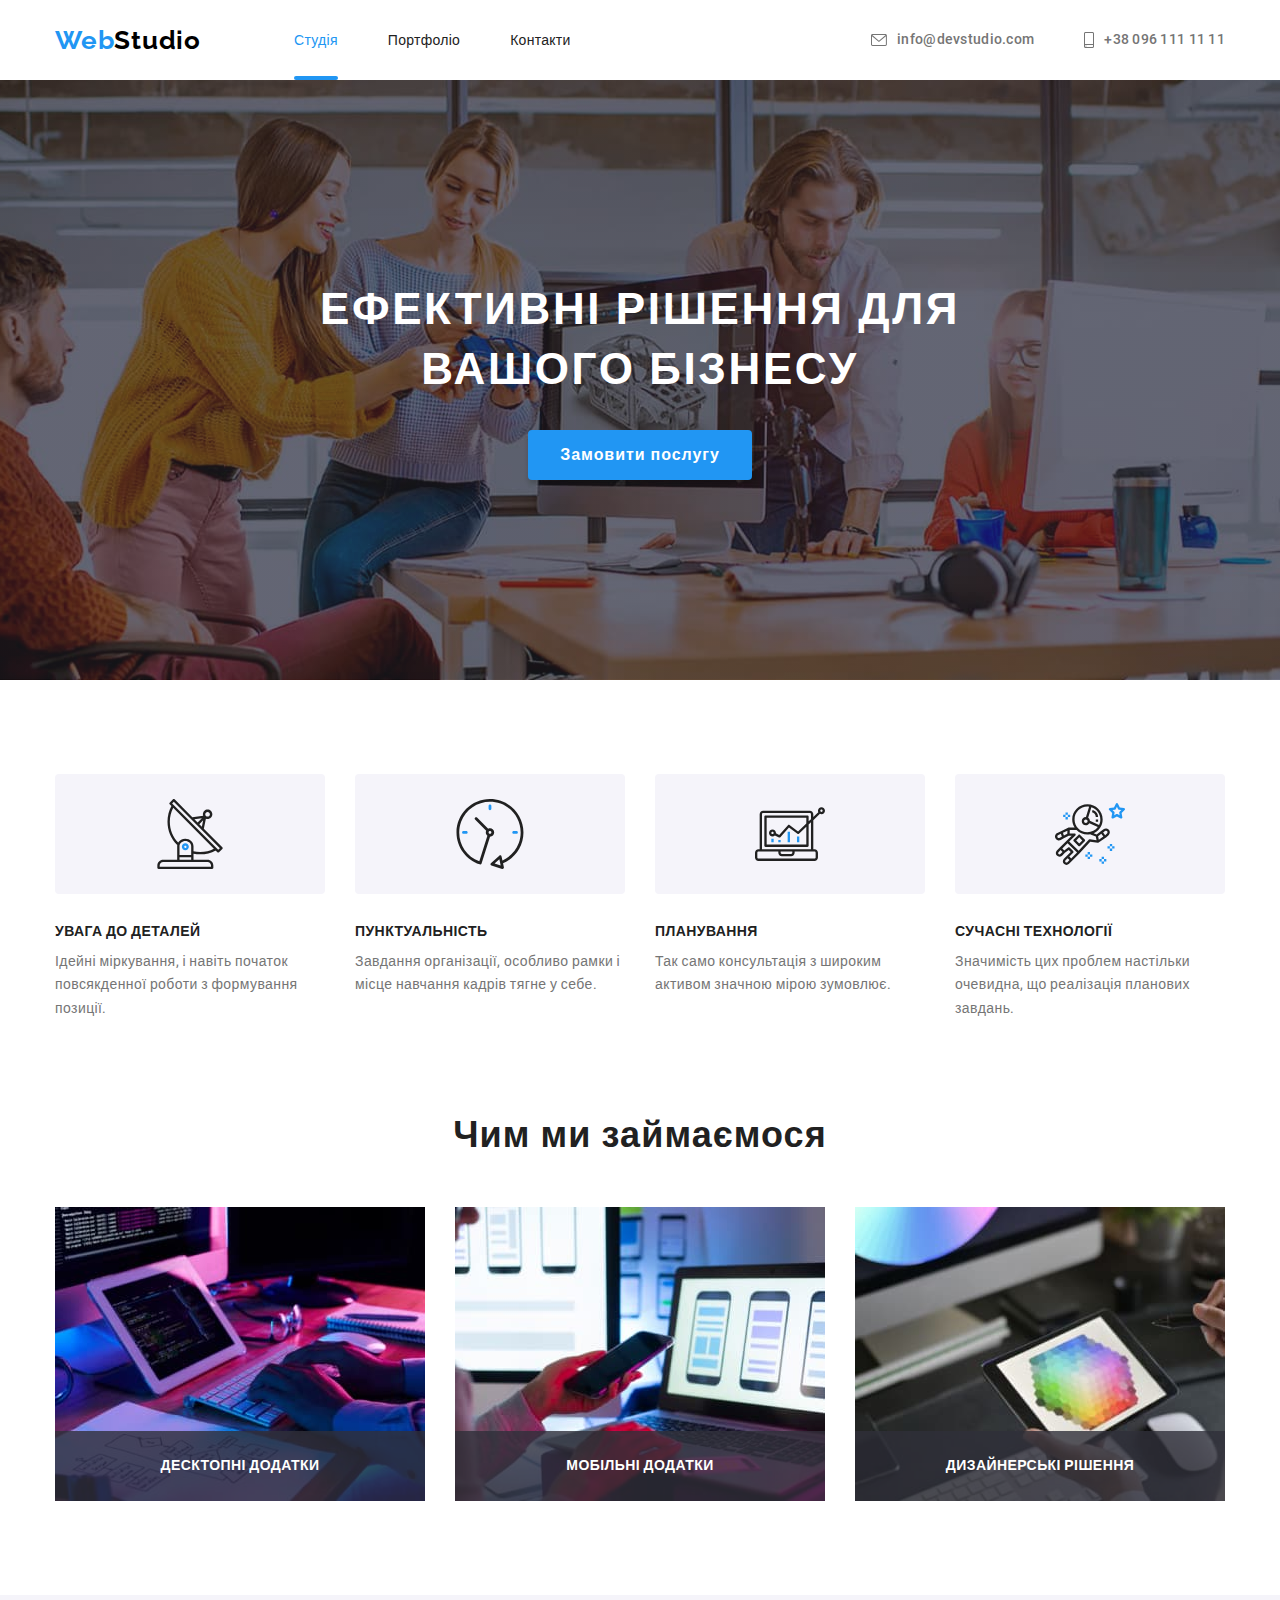
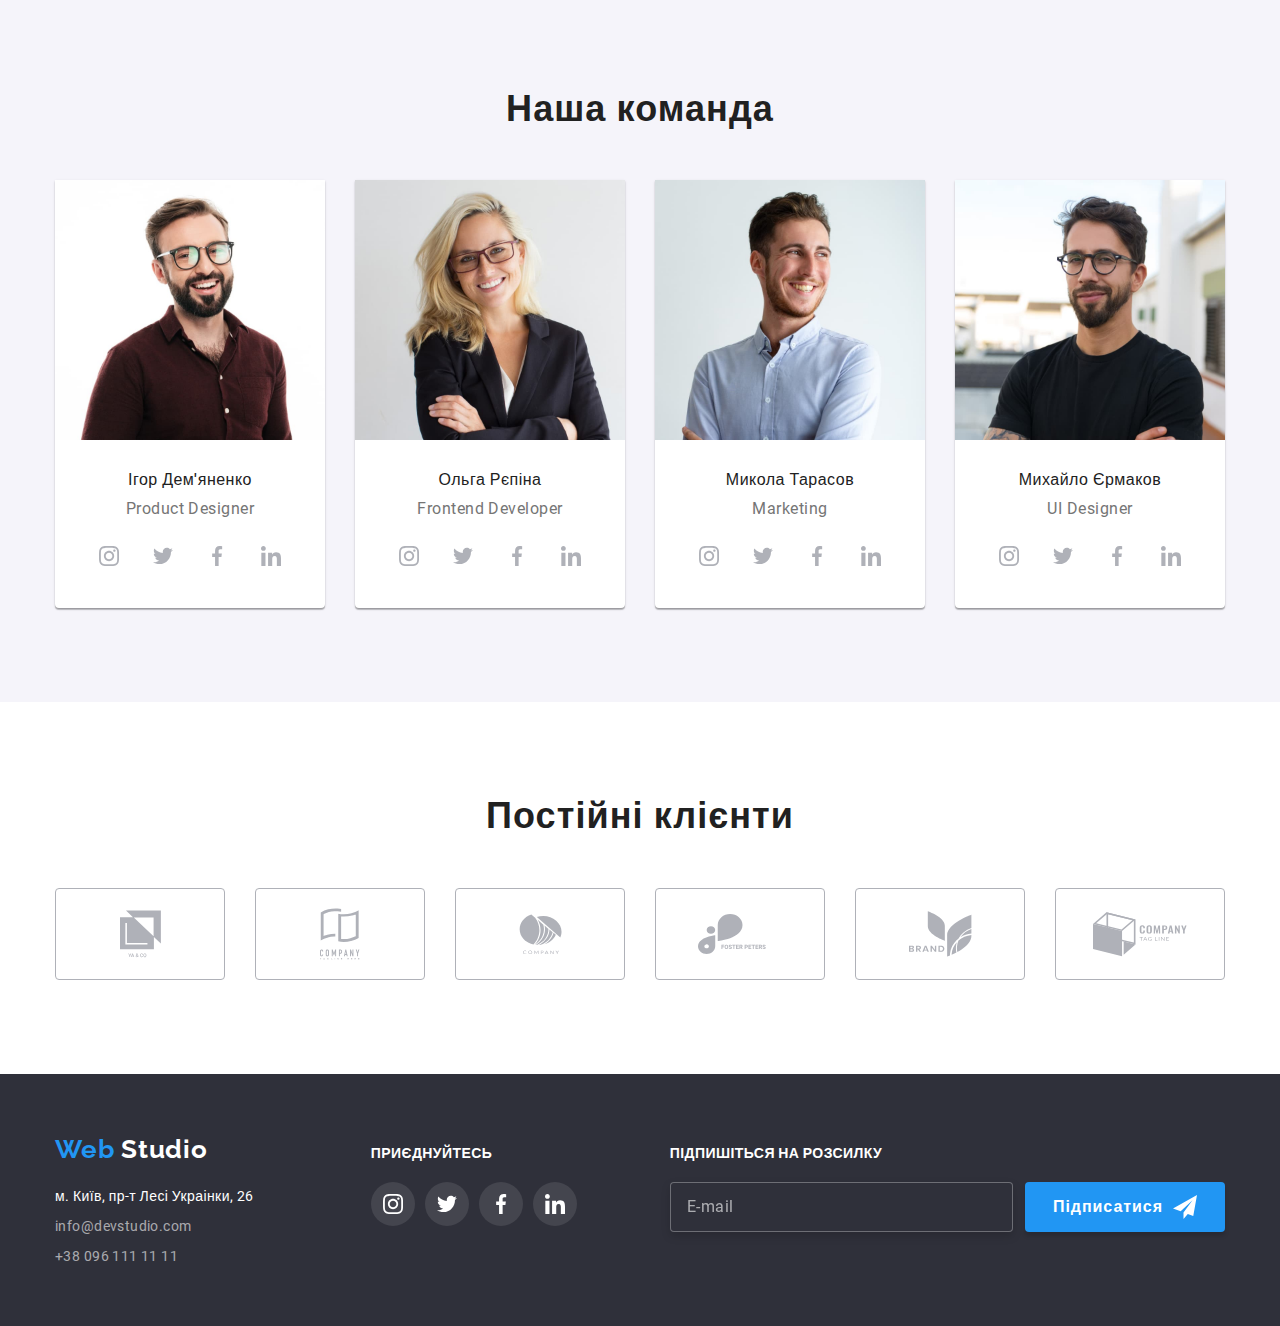
==== commit 9141060c: "3" ====
--- a/index.html
+++ b/index.html
@@ -6,12 +6,13 @@
     <meta name="viewport" content="width=device-width, initial-scale=1.0" />
     <title>Студія</title>
     <!-- Google fonts -->
-    <link rel="preconnect" href="https://fonts.googleapis.com" />
-    <link rel="preconnect" href="https://fonts.gstatic.com" crossorigin />
-    <link
+    <!-- <link rel="preconnect" href="https://fonts.googleapis.com" /> -->
+    <!-- <link rel="preconnect" href="https://fonts.gstatic.com" crossorigin /> -->
+    <!-- <link
       href="https://fonts.googleapis.com/css2?family=Raleway:wght@700&family=Roboto:wght@400;500;700;900&display=swap"
       rel="stylesheet"
-    />
+    /> -->
+    
     <!-- Normalizator -->
     <link
       rel="stylesheet"
--- a/css/main.min.css
+++ b/css/main.min.css
@@ -1 +1 @@
-:root{--logo-color: #2196F3;--logo-studio: #000000;--logo-studio-inverse: #FFFFFF;--nav-color: #212121;--contacts-color: #757575;--button-text-color: #FFFFFF;--button-active-color: #188CE8;--button-color: #2196F3;--project-bg-btn: #F5F4FA;--project-border-btn: #F5F4FA;--project-btn-text: #212121;--project-btn-active-text: #FFFFFF;--link-active: #2196F3;--adress-contact-color: rgba(255, 255, 255, 0.6);--adress-place-color: #FFFFFF;--bg-footer-color: #2F303A;--bg-body-color: #FFFFFF;--bg-hero-color: #2F303A;--bg-team-color: #F5F4FA;--bg-feature-color: #F5F4FA;--bg-taam-card-color: #fff;--h-hero-color: #FFFFFF;--h-what-color: #212121;--h-team-color: #212121;--team-name-color: #212121;--team-dsk-color: #757575;--feature-list-h: #212121;--feature-dsk: #757575;--nav-line: #ECECEC;--icon-color: #AFB1B8;--project-card-border: #EEEEEE;--project-card-h: #212121;--project-card-dsk: #757575;--space-card: 30px}.hidden{color:rgba(0,0,0,0);position:absolute;width:1px;height:1px;margin:-1px;border:0;padding:0;white-space:nowrap;-webkit-clip-path:inset(100%);clip-path:inset(100%);clip:rect(0 0 0 0);overflow:hidden}.modal__submit,.hero-section__button{display:block;margin-left:auto;margin-right:auto;font-weight:700;font-size:16px;line-height:1.87;letter-spacing:.06em;text-align:center;color:var(--button-text-color);background-color:var(--button-color);-webkit-box-shadow:0px 4px 4px rgba(0,0,0,.15);box-shadow:0px 4px 4px rgba(0,0,0,.15);border-radius:4px;border:none;cursor:pointer;-webkit-transition:background-color 250ms cubic-bezier(0.4, 0, 0.2, 1);transition:background-color 250ms cubic-bezier(0.4, 0, 0.2, 1)}.modal__submit:hover,.hero-section__button:hover,.modal__submit:focus,.hero-section__button:focus{background-color:var(--button-active-color)}h1,h2,h3,h4,h5,h6,p,ul{margin:0;padding:0}body{font-family:"Roboto",sans-serif;background:var(--bg-body-color)}.list{margin:0;padding:0;list-style-type:none}a{text-decoration:none}.container{width:1200px;margin-left:auto;margin-right:auto;padding-left:15px;padding-right:15px}.section{padding-top:94px;padding-bottom:94px}.title{font-weight:700;font-size:36px;line-height:1.16;letter-spacing:.03em;text-align:center;color:var(--h-what-color);margin:0;margin-bottom:50px}.social-links-list{display:-webkit-box;display:-ms-flexbox;display:flex;margin-top:16px}.footer-social>.social-links-list{margin:0}.social-links-list__item{margin-left:10px}.social-links-list__item:first-child{margin-left:0}.social-links-list__link{display:-webkit-box;display:-ms-flexbox;display:flex;-webkit-box-pack:center;-ms-flex-pack:center;justify-content:center;-webkit-box-align:center;-ms-flex-align:center;align-items:center;height:44px;width:44px;border-radius:50%;fill:var(--icon-color);-webkit-transition:fill 250ms cubic-bezier(0.4, 0, 0.2, 1),background-color 250ms cubic-bezier(0.4, 0, 0.2, 1);transition:fill 250ms cubic-bezier(0.4, 0, 0.2, 1),background-color 250ms cubic-bezier(0.4, 0, 0.2, 1)}.social-links-list__link:hover,.social-links-list__link:focus{background-color:var(--link-active);fill:#fff}.social-links-list__icon{display:block;fill:inherit}.footer-social .social-links-list__icon{fill:#fff}.social-links-list__item--footer{-webkit-transition:fill 250ms cubic-bezier(0.4, 0, 0.2, 1),background-color 250ms cubic-bezier(0.4, 0, 0.2, 1);transition:fill 250ms cubic-bezier(0.4, 0, 0.2, 1),background-color 250ms cubic-bezier(0.4, 0, 0.2, 1);border-radius:50%;background-color:rgba(255,255,255,.1)}.social-links-list__item--footer:hover,.social-links-list__item--footer:focus{background-color:var(--link-active)}.logo{font-family:"Raleway";font-weight:700;font-size:26px;line-height:1.19;letter-spacing:.03em;color:var(--logo-color);margin-right:93px}.logo__studio{color:var(--logo-studio);-webkit-transition:color 250ms cubic-bezier(0.4, 0, 0.2, 1);transition:color 250ms cubic-bezier(0.4, 0, 0.2, 1)}.logo:hover .logo__studio,.logo:focus .logo__studio{color:var(--link-active)}.logo--footer{margin-bottom:20px}.logo__studio--inverse{color:var(--logo-studio-inverse);-webkit-transition:color 250ms cubic-bezier(0.4, 0, 0.2, 1);transition:color 250ms cubic-bezier(0.4, 0, 0.2, 1)}.logo:hover .logo__studio--inverse,.logo:focus .logo__studio--inverse{color:var(--link-active)}.navigation-portfolio{display:-webkit-box;display:-ms-flexbox;display:flex;-webkit-box-pack:center;-ms-flex-pack:center;justify-content:center;grid-gap:8px;margin-left:auto;margin-right:auto;margin-bottom:50px}.navigation-portfolio__button{min-width:73px;padding-top:6px;padding-bottom:6px;padding-left:22px;padding-right:22px;font-weight:500;font-size:16px;line-height:1.62;letter-spacing:.03em;text-align:center;color:var(--project-btn-text);background-color:var(--project-bg-btn);border-radius:4px;border:var(--project-border-btn);cursor:pointer;-webkit-transition:color 250ms cubic-bezier(0.4, 0, 0.2, 1),background-color 250ms cubic-bezier(0.4, 0, 0.2, 1);transition:color 250ms cubic-bezier(0.4, 0, 0.2, 1),background-color 250ms cubic-bezier(0.4, 0, 0.2, 1)}.navigation-portfolio__button:hover,.navigation-portfolio__button:focus{background-color:var(--button-color);color:var(--project-btn-active-text);-webkit-box-shadow:0px 3px 1px rgba(0,0,0,.1),0px 1px 2px rgba(0,0,0,.08),0px 2px 2px rgba(0,0,0,.12);box-shadow:0px 3px 1px rgba(0,0,0,.1),0px 1px 2px rgba(0,0,0,.08),0px 2px 2px rgba(0,0,0,.12)}.project-list{display:-webkit-box;display:-ms-flexbox;display:flex;-ms-flex-wrap:wrap;flex-wrap:wrap}.project-list__project-card{margin-left:var(--space-card);margin-bottom:var(--space-card)}.project-list__project-card:nth-child(3n+1){margin-left:0}.project-list__project-card:nth-last-of-type(-n+3){margin-bottom:0}.project-card__link-card{display:block}.project-card__link-card:hover,.project-card__link-card:focus{-webkit-box-shadow:0px 1px 1px rgba(0,0,0,.12),0px 4px 4px rgba(0,0,0,.06),1px 4px 6px rgba(0,0,0,.16);box-shadow:0px 1px 1px rgba(0,0,0,.12),0px 4px 4px rgba(0,0,0,.06),1px 4px 6px rgba(0,0,0,.16)}.project-card__thumb-img{position:relative;text-align:left;overflow:hidden}.project-card__img{display:block;width:100%;height:100%}.project-card__hover-transform{position:absolute;bottom:-1;left:0;width:100%;height:100%;padding-left:24px;padding-right:24px;padding-top:63px;padding-bottom:63px;-webkit-transform:translateY(100%);transform:translateY(100%);-webkit-transition:-webkit-transform 250ms cubic-bezier(0.4, 0, 0.2, 1) 0ms;transition:-webkit-transform 250ms cubic-bezier(0.4, 0, 0.2, 1) 0ms;transition:transform 250ms cubic-bezier(0.4, 0, 0.2, 1) 0ms;transition:transform 250ms cubic-bezier(0.4, 0, 0.2, 1) 0ms, -webkit-transform 250ms cubic-bezier(0.4, 0, 0.2, 1) 0ms;font-weight:400;font-size:18px;line-height:1.56;letter-spacing:.03em;color:#fff;background-color:rgba(33,150,243,.9)}.project-card__link-card:hover .project-card__hover-transform,.project-card__link-card:focus .project-card__hover-transform{bottom:0;-webkit-transform:translateY(0%);transform:translateY(0%)}.project-card__container-text{padding-top:20px;padding-bottom:20px;padding-left:24px;padding-right:24px;border-left:1px solid var(--project-card-border);border-right:1px solid var(--project-card-border);border-bottom:1px solid var(--project-card-border)}.project-card__title{font-weight:700;font-size:18px;line-height:1.88;letter-spacing:.06em;color:var(--project-card-h);margin-bottom:4px}.project-card__descriotion{font-weight:400;font-size:16px;line-height:1.88;letter-spacing:.03em;color:var(--project-card-dsk)}.hero-section{padding:200px 0;text-align:center;background-size:1600px auto;background-color:#afb1b8;background-image:-webkit-gradient(linear, left top, left bottom, from(rgba(47, 48, 58, 0.4)), to(rgba(47, 48, 58, 0.4))),url(../images/hero-fon-min.jpg);background-image:linear-gradient(rgba(47, 48, 58, 0.4), rgba(47, 48, 58, 0.4)),url(../images/hero-fon-min.jpg);background-position:center;background-repeat:no-repeat}.hero-section__heading{font-weight:900;font-size:44px;line-height:1.36;letter-spacing:.06em;text-transform:uppercase;color:var(--h-hero-color);width:696px;margin-left:auto;margin-right:auto;margin-bottom:30px}.hero-section__button{padding-top:10px;padding-bottom:10px;padding-left:32px;padding-right:32px}.section__features{padding-bottom:0}.features{display:-webkit-box;display:-ms-flexbox;display:flex}.feature__card{display:block;width:25%;margin-left:var(--space-card)}.feature__card:first-child{margin-left:0}.feature__card-wrapper{display:-webkit-box;display:-ms-flexbox;display:flex;-webkit-box-pack:center;-ms-flex-pack:center;justify-content:center;-webkit-box-align:center;-ms-flex-align:center;align-items:center;height:120px;margin-bottom:30px;border-radius:4px;background-color:var(--bg-feature-color)}.feature__card-heading{font-weight:700;font-size:14px;line-height:1.14;letter-spacing:.03em;text-transform:uppercase;color:var(--feature-list-h);margin:0;margin-bottom:10px}.feature__card-description{font-weight:400;font-size:14px;line-height:1.7;letter-spacing:.03em;color:var(--feature-dsk);margin:0px}.our-work{display:-webkit-box;display:-ms-flexbox;display:flex}.our-work__card{width:33.3333333333%;position:relative;margin-left:var(--space-card)}.our-work__card:first-child{margin-left:0;-webkit-box-align:center;-ms-flex-align:center;align-items:center}.our-work__img{width:100%;display:block}.our-work__descriptions{position:absolute;bottom:0;left:50%;-webkit-transform:translateX(-50%);transform:translateX(-50%);display:inline-block;width:100%;padding-bottom:27px;padding-top:27px;font-weight:700;font-size:14px;line-height:1.14;letter-spacing:.03em;text-align:center;text-transform:uppercase;color:#fff;background-color:rgba(47,48,58,.8)}.section__our-team{background-color:var(--bg-team-color)}.our-team{display:-webkit-box;display:-ms-flexbox;display:flex}.our-team__card{-webkit-box-orient:vertical;-webkit-box-direction:normal;-ms-flex-direction:column;flex-direction:column;background-color:var(--bg-taam-card-color);-webkit-box-shadow:0px 1px 3px rgba(0,0,0,.12),0px 1px 1px rgba(0,0,0,.14),0px 2px 1px rgba(0,0,0,.2);box-shadow:0px 1px 3px rgba(0,0,0,.12),0px 1px 1px rgba(0,0,0,.14),0px 2px 1px rgba(0,0,0,.2);border-radius:0px 0px 4px 4px;width:25%;margin-left:var(--space-card)}.our-team__card:first-child{margin-left:0}.our-team__imag{width:100%;display:block}.our-team__container{display:-webkit-box;display:-ms-flexbox;display:flex;-webkit-box-orient:vertical;-webkit-box-direction:normal;-ms-flex-direction:column;flex-direction:column;-webkit-box-pack:center;-ms-flex-pack:center;justify-content:center;-webkit-box-align:center;-ms-flex-align:center;align-items:center;padding:30px 0}.our-team__name{font-weight:500;font-size:16px;line-height:1.187;letter-spacing:.03em;text-align:center;color:var(--team-name-color);margin:0 0 10px}.our-team__description{font-weight:400;font-size:16px;line-height:1.187;letter-spacing:.03em;text-align:center;color:var(--team-dsk-color);margin:0}.clients{display:-webkit-box;display:-ms-flexbox;display:flex;-webkit-box-pack:justify;-ms-flex-pack:justify;justify-content:space-between;-webkit-box-align:center;-ms-flex-align:center;align-items:center;margin-left:auto;margin-right:auto}.clients__card{display:block;width:16.6666666667%;margin-left:30px}.clients__card:first-child{margin-left:0}.clients__link{display:-webkit-box;display:-ms-flexbox;display:flex;-webkit-box-pack:center;-ms-flex-pack:center;justify-content:center;-webkit-box-align:center;-ms-flex-align:center;align-items:center;height:92px;border:1px solid var(--icon-color);border-radius:4px;fill:var(--icon-color);-webkit-transition:fill 250ms cubic-bezier(0.4, 0, 0.2, 1),border 250ms cubic-bezier(0.4, 0, 0.2, 1);transition:fill 250ms cubic-bezier(0.4, 0, 0.2, 1),border 250ms cubic-bezier(0.4, 0, 0.2, 1)}.clients__link:hover,.clients__link:focus{fill:var(--link-active);border:1px solid var(--link-active)}.clients__icon{height:60px}.head-border{border-bottom:1px solid var(--nav-line)}.container__head{display:-webkit-box;display:-ms-flexbox;display:flex;-webkit-box-align:center;-ms-flex-align:center;align-items:center}.navigation{display:-webkit-box;display:-ms-flexbox;display:flex;-webkit-box-align:center;-ms-flex-align:center;align-items:center}.navigation__list{display:-webkit-box;display:-ms-flexbox;display:flex}.navigation__list>.navigation__li{margin-left:50px}.navigation__list>.navigation__li:first-child{margin-left:0}.navigation__element{font-weight:500;font-size:14px;line-height:1.14;letter-spacing:.02em;color:var(--nav-color);-webkit-transition:color 250ms cubic-bezier(0.4, 0, 0.2, 1);transition:color 250ms cubic-bezier(0.4, 0, 0.2, 1)}.navigation__element:focus,.navigation__element:hover{color:var(--link-active)}.navigation__current{padding-top:32px;padding-bottom:32px;color:var(--link-active);position:relative}.navigation__current::after{content:"";display:block;left:0;bottom:0;position:absolute;width:100%;height:4px;background-color:var(--link-active);border-radius:2px}.contacts{display:-webkit-box;display:-ms-flexbox;display:flex;margin-left:auto}.contacts__li{display:-webkit-box;display:-ms-flexbox;display:flex;margin-left:50px}.contacts__li:first-child{margin-left:0}.contacts__contact{padding-top:32px;padding-bottom:32px;display:-webkit-box;display:-ms-flexbox;display:flex;-webkit-box-pack:center;-ms-flex-pack:center;justify-content:center;-webkit-box-align:center;-ms-flex-align:center;align-items:center;font-weight:500;font-size:14px;line-height:1.14;letter-spacing:.02em;text-decoration:none;color:var(--contacts-color);fill:var(--contacts-color);-webkit-transition:color 250ms cubic-bezier(0.4, 0, 0.2, 1);transition:color 250ms cubic-bezier(0.4, 0, 0.2, 1)}.contacts__contact:hover,.contacts__contact:focus{color:var(--link-active);fill:var(--link-active)}.contacts__icon-maill,.contacts__icon-tell{fill:inherit;margin-right:10px}.footer{background-color:var(--bg-footer-color);padding:60px 0px}.footer>.container{display:-webkit-box;display:-ms-flexbox;display:flex;-webkit-box-align:baseline;-ms-flex-align:baseline;align-items:baseline}.footer-addres{display:-webkit-box;display:-ms-flexbox;display:flex;-webkit-box-orient:vertical;-webkit-box-direction:normal;-ms-flex-direction:column;flex-direction:column;min-width:-webkit-fit-content;min-width:-moz-fit-content;min-width:fit-content}.footer-addres__item{display:block;margin-bottom:9px;height:21px}.footer-addres__item:last-child{margin-bottom:0}.footer-addres__place{font-style:normal;font-weight:400;font-size:14px;line-height:1.71;letter-spacing:.03em;color:var(--adress-place-color);-webkit-transition:color 250ms cubic-bezier(0.4, 0, 0.2, 1);transition:color 250ms cubic-bezier(0.4, 0, 0.2, 1)}.footer-addres__place:hover,.footer-addres__place:focus{color:var(--link-active)}.footer-addres__contact{font-style:normal;font-weight:400;font-size:14px;line-height:1.71;letter-spacing:.03em;color:var(--adress-contact-color);-webkit-transition:color 250ms cubic-bezier(0.4, 0, 0.2, 1);transition:color 250ms cubic-bezier(0.4, 0, 0.2, 1)}.footer-addres__contact:focus,.footer-addres__contact:hover{color:var(--link-active)}.footer-social{margin-left:70px}.footer-social__title{display:inline-block;margin-bottom:20px;font-weight:700;font-size:14px;line-height:1.14;letter-spacing:.03em;text-transform:uppercase;color:#fff}.footer-subscription{width:100%;margin-left:93px;margin-right:0}.footer-subscription__container{display:-webkit-box;display:-ms-flexbox;display:flex}.footer-subscription__field{width:100%;border:1px solid rgba(255,255,255,.3);background-color:#2f303a;color:rgba(255,255,255,.6);-webkit-filter:drop-shadow(0px 4px 4px rgba(0, 0, 0, 0.15));filter:drop-shadow(0px 4px 4px rgba(0, 0, 0, 0.15));border-radius:4px;outline:none;padding-top:15px;padding-bottom:15px;padding-left:16px;padding-right:16px}.footer-subscription__field::-webkit-input-placeholder{font-weight:400;font-size:16px;line-height:1.25;letter-spacing:.03em;color:rgba(255,255,255,.6)}.footer-subscription__field::-moz-placeholder{font-weight:400;font-size:16px;line-height:1.25;letter-spacing:.03em;color:rgba(255,255,255,.6)}.footer-subscription__field:-ms-input-placeholder{font-weight:400;font-size:16px;line-height:1.25;letter-spacing:.03em;color:rgba(255,255,255,.6)}.footer-subscription__field::-ms-input-placeholder{font-weight:400;font-size:16px;line-height:1.25;letter-spacing:.03em;color:rgba(255,255,255,.6)}.footer-subscription__field::placeholder{font-weight:400;font-size:16px;line-height:1.25;letter-spacing:.03em;color:rgba(255,255,255,.6)}.footer-subscription__submit{display:-webkit-box;display:-ms-flexbox;display:flex;-webkit-box-pack:center;-ms-flex-pack:center;justify-content:center;-webkit-box-align:center;-ms-flex-align:center;align-items:center;margin-left:12px;font-weight:700;font-size:16px;line-height:1.87;letter-spacing:.06em;text-align:center;color:#fff;padding-top:10px;padding-bottom:10px;padding-left:28px;padding-right:28px;background:var(--button-color);-webkit-box-shadow:0px 4px 4px rgba(0,0,0,.15);box-shadow:0px 4px 4px rgba(0,0,0,.15);border-radius:4px;border:none;cursor:pointer;-webkit-transition:background-color 250ms cubic-bezier(0.4, 0, 0.2, 1);transition:background-color 250ms cubic-bezier(0.4, 0, 0.2, 1)}.footer-subscription__submit:hover,.footer-subscription__submit:focus{background-color:var(--button-active-color)}.footer-subscription__icon-submit{margin-left:10px}.backdrop{position:fixed;top:0;left:0;width:100%;height:100%;background-color:rgba(0,0,0,.2);opacity:1;-webkit-transition:opacity 250ms ease,visibility 500ms ease;transition:opacity 250ms ease,visibility 500ms ease}.backdrop.is-hidden{opacity:0;visibility:hidden;pointer-events:none}.modal{position:absolute;top:50%;left:50%;-webkit-transform:translate(-50%, -50%) scale(1);transform:translate(-50%, -50%) scale(1);width:528px;padding:40px;background-color:#fff;-webkit-box-shadow:0px 1px 3px rgba(0,0,0,.12),0px 1px 1px rgba(0,0,0,.14),0px 2px 1px rgba(0,0,0,.2);box-shadow:0px 1px 3px rgba(0,0,0,.12),0px 1px 1px rgba(0,0,0,.14),0px 2px 1px rgba(0,0,0,.2);border-radius:4px;-webkit-transition:-webkit-transform 250ms linear;transition:-webkit-transform 250ms linear;transition:transform 250ms linear;transition:transform 250ms linear, -webkit-transform 250ms linear}.backdrop.is-hidden .modal{-webkit-transform:translate(-50%, -50%) scale(1.15);transform:translate(-50%, -50%) scale(1.15)}.modal__close{position:absolute;top:8px;right:8px;height:30px;width:30px;border-radius:50%;border:1px solid rgba(0,0,0,.1);display:-webkit-box;display:-ms-flexbox;display:flex;-webkit-box-pack:center;-ms-flex-pack:center;justify-content:center;-webkit-box-align:center;-ms-flex-align:center;align-items:center;background-color:inherit;cursor:pointer;-webkit-transition:fill 250ms cubic-bezier(0.4, 0, 0.2, 1);transition:fill 250ms cubic-bezier(0.4, 0, 0.2, 1)}.modal__close:focus,.modal__close:hover{fill:var(--link-active)}.form-header{display:block;margin-bottom:12px;font-weight:700;font-size:20px;line-height:1.15;letter-spacing:.03em;text-align:center}.label{display:block;margin-bottom:4px;font-weight:400;font-size:12px;line-height:1.16;letter-spacing:.01em;color:#757575}.wraper-field{position:relative;margin-bottom:10px}.icon-field{position:absolute;top:50%;left:12px;-webkit-transform:translateY(-50%);transform:translateY(-50%);display:-webkit-box;display:-ms-flexbox;display:flex;-webkit-box-pack:center;-ms-flex-pack:center;justify-content:center;-webkit-box-align:center;-ms-flex-align:center;align-items:center;background-size:cover;-webkit-transition:fill 250ms cubic-bezier(0.4, 0, 0.2, 1);transition:fill 250ms cubic-bezier(0.4, 0, 0.2, 1);fill:#212121}.field:hover+.icon-field,.field:focus+.icon-field{fill:var(--link-active)}.field{width:100%;border:1px solid rgba(33,33,33,.2);border-radius:4px;outline:none;cursor:pointer;font-size:14px;padding-top:12px;padding-bottom:12px;padding-left:42px;padding-right:12px;-webkit-transition:border 250ms cubic-bezier(0.4, 0, 0.2, 1),fill 250ms cubic-bezier(0.4, 0, 0.2, 1);transition:border 250ms cubic-bezier(0.4, 0, 0.2, 1),fill 250ms cubic-bezier(0.4, 0, 0.2, 1)}.field:hover,.field:focus{border:1px solid #2196f3}.textarea{display:block;margin-bottom:0;resize:none;padding-top:12px;padding-bottom:12px;padding-left:16px;padding-right:16px}.textarea::-webkit-input-placeholder{font-weight:400;font-size:12px;line-height:1.16;letter-spacing:.01em;color:rgba(117,117,117,.5)}.textarea::-moz-placeholder{font-weight:400;font-size:12px;line-height:1.16;letter-spacing:.01em;color:rgba(117,117,117,.5)}.textarea:-ms-input-placeholder{font-weight:400;font-size:12px;line-height:1.16;letter-spacing:.01em;color:rgba(117,117,117,.5)}.textarea::-ms-input-placeholder{font-weight:400;font-size:12px;line-height:1.16;letter-spacing:.01em;color:rgba(117,117,117,.5)}.textarea::placeholder{font-weight:400;font-size:12px;line-height:1.16;letter-spacing:.01em;color:rgba(117,117,117,.5)}.checkbox{display:-webkit-box;display:-ms-flexbox;display:flex;-webkit-box-pack:center;-ms-flex-pack:center;justify-content:center;text-align:center;margin-top:20px;margin-bottom:30px}.label-checkbox{display:-webkit-box;display:-ms-flexbox;display:flex;-webkit-box-align:center;-ms-flex-align:center;align-items:center;font-weight:400;font-size:14px;line-height:1.5;letter-spacing:.03em;color:#757575}.label-checkbox::before{content:"";display:block;height:15px;width:16px;margin-right:7px;border-radius:2px;border:2px solid #000;cursor:pointer;background-image:url(../images/checkbox.svg);background-repeat:no-repeat;background-size:content;-webkit-transition:border 250ms cubic-bezier(0.4, 0, 0.2, 1),background-color 250ms cubic-bezier(0.4, 0, 0.2, 1);transition:border 250ms cubic-bezier(0.4, 0, 0.2, 1),background-color 250ms cubic-bezier(0.4, 0, 0.2, 1)}.imput-checkbox:checked+.label-checkbox::before{background-color:var(--link-active);border:2px solid var(--link-active)}.imput-checkbox:focus+.label-checkbox::before{border:2px solid var(--link-active)}.label-checkbox>a{font-weight:400;font-size:14px;line-height:1.5;letter-spacing:.03em;-webkit-text-decoration-line:underline;text-decoration-line:underline;color:#2196f3}.modal__submit{padding-top:10px;padding-bottom:10px;padding-left:52px;padding-right:52px}/*# sourceMappingURL=main.min.css.map */+@font-face{font-family:"Raleway";font-style:normal;font-weight:700;src:local(""),url("../fonts/raleway-v28-latin-700.woff2") format("woff2"),url("../fonts/raleway-v28-latin-700.woff") format("woff")}@font-face{font-family:"Roboto";font-style:normal;font-weight:400;src:local(""),url("../fonts/roboto-v30-latin-regular.woff2") format("woff2"),url("../fonts/roboto-v30-latin-regular.woff") format("woff")}@font-face{font-family:"Roboto";font-style:normal;font-weight:500;src:local(""),url("../fonts/roboto-v30-latin-500.woff2") format("woff2"),url("../fonts/roboto-v30-latin-500.woff") format("woff")}@font-face{font-family:"Roboto";font-style:normal;font-weight:700;src:local(""),url("../fonts/roboto-v30-latin-700.woff2") format("woff2"),url("../fonts/roboto-v30-latin-700.woff") format("woff")}@font-face{font-family:"Roboto";font-style:normal;font-weight:900;src:local(""),url("../fonts/roboto-v30-latin-900.woff2") format("woff2"),url("../fonts/roboto-v30-latin-900.woff") format("woff")}:root{--logo-color: #2196F3;--logo-studio: #000000;--logo-studio-inverse: #FFFFFF;--nav-color: #212121;--contacts-color: #757575;--button-text-color: #FFFFFF;--button-active-color: #188CE8;--button-color: #2196F3;--project-bg-btn: #F5F4FA;--project-border-btn: #F5F4FA;--project-btn-text: #212121;--project-btn-active-text: #FFFFFF;--link-active: #2196F3;--adress-contact-color: rgba(255, 255, 255, 0.6);--adress-place-color: #FFFFFF;--bg-footer-color: #2F303A;--bg-body-color: #FFFFFF;--bg-hero-color: #2F303A;--bg-team-color: #F5F4FA;--bg-feature-color: #F5F4FA;--bg-taam-card-color: #fff;--h-hero-color: #FFFFFF;--h-what-color: #212121;--h-team-color: #212121;--team-name-color: #212121;--team-dsk-color: #757575;--feature-list-h: #212121;--feature-dsk: #757575;--nav-line: #ECECEC;--icon-color: #AFB1B8;--project-card-border: #EEEEEE;--project-card-h: #212121;--project-card-dsk: #757575;--space-card: 30px}.hidden{color:rgba(0,0,0,0);position:absolute;width:1px;height:1px;margin:-1px;border:0;padding:0;white-space:nowrap;-webkit-clip-path:inset(100%);clip-path:inset(100%);clip:rect(0 0 0 0);overflow:hidden}.hero-section__button,.modal__submit{display:block;margin-left:auto;margin-right:auto;font-weight:700;font-size:16px;line-height:1.87;letter-spacing:.06em;text-align:center;color:var(--button-text-color);background-color:var(--button-color);-webkit-box-shadow:0px 4px 4px rgba(0,0,0,.15);box-shadow:0px 4px 4px rgba(0,0,0,.15);border-radius:4px;border:none;cursor:pointer;-webkit-transition:background-color 250ms cubic-bezier(0.4, 0, 0.2, 1);transition:background-color 250ms cubic-bezier(0.4, 0, 0.2, 1)}.hero-section__button:hover,.modal__submit:hover,.hero-section__button:focus,.modal__submit:focus{background-color:var(--button-active-color)}.container{width:1200px;margin-left:auto;margin-right:auto;padding-left:15px;padding-right:15px}.section{padding-top:94px;padding-bottom:94px}.title{font-weight:700;font-size:36px;line-height:1.16;letter-spacing:.03em;text-align:center;color:var(--h-what-color);margin:0;margin-bottom:50px}h1,h2,h3,h4,h5,h6,p,ul{margin:0;padding:0}body{font-family:"Roboto",sans-serif;background:var(--bg-body-color)}.list{margin:0;padding:0;list-style-type:none}a{text-decoration:none}.head-border{border-bottom:1px solid var(--nav-line)}.container__head{display:-webkit-box;display:-ms-flexbox;display:flex;-webkit-box-align:center;-ms-flex-align:center;align-items:center}.navigation{display:-webkit-box;display:-ms-flexbox;display:flex;-webkit-box-align:center;-ms-flex-align:center;align-items:center}.navigation__list{display:-webkit-box;display:-ms-flexbox;display:flex}.navigation__list>.navigation__li{margin-left:50px}.navigation__list>.navigation__li:first-child{margin-left:0}.navigation__element{font-weight:500;font-size:14px;line-height:1.14;letter-spacing:.02em;color:var(--nav-color);-webkit-transition:color 250ms cubic-bezier(0.4, 0, 0.2, 1);transition:color 250ms cubic-bezier(0.4, 0, 0.2, 1)}.navigation__element:focus,.navigation__element:hover{color:var(--link-active)}.navigation__current{padding-top:32px;padding-bottom:32px;color:var(--link-active);position:relative}.navigation__current::after{content:"";display:block;left:0;bottom:0;position:absolute;width:100%;height:4px;background-color:var(--link-active);border-radius:2px}.contacts{display:-webkit-box;display:-ms-flexbox;display:flex;margin-left:auto}.contacts__li{display:-webkit-box;display:-ms-flexbox;display:flex;margin-left:50px}.contacts__li:first-child{margin-left:0}.contacts__contact{padding-top:32px;padding-bottom:32px;display:-webkit-box;display:-ms-flexbox;display:flex;-webkit-box-pack:center;-ms-flex-pack:center;justify-content:center;-webkit-box-align:center;-ms-flex-align:center;align-items:center;font-weight:500;font-size:14px;line-height:1.14;letter-spacing:.02em;text-decoration:none;color:var(--contacts-color);fill:var(--contacts-color);-webkit-transition:color 250ms cubic-bezier(0.4, 0, 0.2, 1);transition:color 250ms cubic-bezier(0.4, 0, 0.2, 1)}.contacts__contact:hover,.contacts__contact:focus{color:var(--link-active);fill:var(--link-active)}.contacts__icon-maill,.contacts__icon-tell{fill:inherit;margin-right:10px}.footer{background-color:var(--bg-footer-color);padding:60px 0px}.footer>.container{display:-webkit-box;display:-ms-flexbox;display:flex;-webkit-box-align:baseline;-ms-flex-align:baseline;align-items:baseline}.footer-addres{display:-webkit-box;display:-ms-flexbox;display:flex;-webkit-box-orient:vertical;-webkit-box-direction:normal;-ms-flex-direction:column;flex-direction:column;min-width:-webkit-fit-content;min-width:-moz-fit-content;min-width:fit-content}.footer-addres__item{display:block;margin-bottom:9px;height:21px}.footer-addres__item:last-child{margin-bottom:0}.footer-addres__place{font-style:normal;font-weight:400;font-size:14px;line-height:1.71;letter-spacing:.03em;color:var(--adress-place-color);-webkit-transition:color 250ms cubic-bezier(0.4, 0, 0.2, 1);transition:color 250ms cubic-bezier(0.4, 0, 0.2, 1)}.footer-addres__place:hover,.footer-addres__place:focus{color:var(--link-active)}.footer-addres__contact{font-style:normal;font-weight:400;font-size:14px;line-height:1.71;letter-spacing:.03em;color:var(--adress-contact-color);-webkit-transition:color 250ms cubic-bezier(0.4, 0, 0.2, 1);transition:color 250ms cubic-bezier(0.4, 0, 0.2, 1)}.footer-addres__contact:focus,.footer-addres__contact:hover{color:var(--link-active)}.footer-social{margin-left:70px}.footer-social__title{display:inline-block;margin-bottom:20px;font-weight:700;font-size:14px;line-height:1.14;letter-spacing:.03em;text-transform:uppercase;color:#fff}.footer-subscription{width:100%;margin-left:93px;margin-right:0}.footer-subscription__container{display:-webkit-box;display:-ms-flexbox;display:flex}.footer-subscription__field{width:100%;border:1px solid rgba(255,255,255,.3);background-color:#2f303a;color:rgba(255,255,255,.6);-webkit-filter:drop-shadow(0px 4px 4px rgba(0, 0, 0, 0.15));filter:drop-shadow(0px 4px 4px rgba(0, 0, 0, 0.15));border-radius:4px;outline:none;padding-top:15px;padding-bottom:15px;padding-left:16px;padding-right:16px}.footer-subscription__field::-webkit-input-placeholder{font-weight:400;font-size:16px;line-height:1.25;letter-spacing:.03em;color:rgba(255,255,255,.6)}.footer-subscription__field::-moz-placeholder{font-weight:400;font-size:16px;line-height:1.25;letter-spacing:.03em;color:rgba(255,255,255,.6)}.footer-subscription__field:-ms-input-placeholder{font-weight:400;font-size:16px;line-height:1.25;letter-spacing:.03em;color:rgba(255,255,255,.6)}.footer-subscription__field::-ms-input-placeholder{font-weight:400;font-size:16px;line-height:1.25;letter-spacing:.03em;color:rgba(255,255,255,.6)}.footer-subscription__field::placeholder{font-weight:400;font-size:16px;line-height:1.25;letter-spacing:.03em;color:rgba(255,255,255,.6)}.footer-subscription__submit{display:-webkit-box;display:-ms-flexbox;display:flex;-webkit-box-pack:center;-ms-flex-pack:center;justify-content:center;-webkit-box-align:center;-ms-flex-align:center;align-items:center;margin-left:12px;font-weight:700;font-size:16px;line-height:1.87;letter-spacing:.06em;text-align:center;color:#fff;padding-top:10px;padding-bottom:10px;padding-left:28px;padding-right:28px;background:var(--button-color);-webkit-box-shadow:0px 4px 4px rgba(0,0,0,.15);box-shadow:0px 4px 4px rgba(0,0,0,.15);border-radius:4px;border:none;cursor:pointer;-webkit-transition:background-color 250ms cubic-bezier(0.4, 0, 0.2, 1);transition:background-color 250ms cubic-bezier(0.4, 0, 0.2, 1)}.footer-subscription__submit:hover,.footer-subscription__submit:focus{background-color:var(--button-active-color)}.footer-subscription__icon-submit{margin-left:10px}.backdrop{position:fixed;top:0;left:0;width:100%;height:100%;background-color:rgba(0,0,0,.2);opacity:1;-webkit-transition:opacity 250ms ease,visibility 500ms ease;transition:opacity 250ms ease,visibility 500ms ease}.backdrop.is-hidden{opacity:0;visibility:hidden;pointer-events:none}.modal{position:absolute;top:50%;left:50%;-webkit-transform:translate(-50%, -50%) scale(1);transform:translate(-50%, -50%) scale(1);width:528px;padding:40px;background-color:#fff;-webkit-box-shadow:0px 1px 3px rgba(0,0,0,.12),0px 1px 1px rgba(0,0,0,.14),0px 2px 1px rgba(0,0,0,.2);box-shadow:0px 1px 3px rgba(0,0,0,.12),0px 1px 1px rgba(0,0,0,.14),0px 2px 1px rgba(0,0,0,.2);border-radius:4px;-webkit-transition:-webkit-transform 250ms linear;transition:-webkit-transform 250ms linear;transition:transform 250ms linear;transition:transform 250ms linear, -webkit-transform 250ms linear}.backdrop.is-hidden .modal{-webkit-transform:translate(-50%, -50%) scale(1.15);transform:translate(-50%, -50%) scale(1.15)}.modal__close{position:absolute;top:8px;right:8px;height:30px;width:30px;border-radius:50%;border:1px solid rgba(0,0,0,.1);display:-webkit-box;display:-ms-flexbox;display:flex;-webkit-box-pack:center;-ms-flex-pack:center;justify-content:center;-webkit-box-align:center;-ms-flex-align:center;align-items:center;background-color:inherit;cursor:pointer;-webkit-transition:fill 250ms cubic-bezier(0.4, 0, 0.2, 1);transition:fill 250ms cubic-bezier(0.4, 0, 0.2, 1)}.modal__close:focus,.modal__close:hover{fill:var(--link-active)}.form-header{display:block;margin-bottom:12px;font-weight:700;font-size:20px;line-height:1.15;letter-spacing:.03em;text-align:center}.label{display:block;margin-bottom:4px;font-weight:400;font-size:12px;line-height:1.16;letter-spacing:.01em;color:#757575}.wraper-field{position:relative;margin-bottom:10px}.icon-field{position:absolute;top:50%;left:12px;-webkit-transform:translateY(-50%);transform:translateY(-50%);display:-webkit-box;display:-ms-flexbox;display:flex;-webkit-box-pack:center;-ms-flex-pack:center;justify-content:center;-webkit-box-align:center;-ms-flex-align:center;align-items:center;background-size:cover;-webkit-transition:fill 250ms cubic-bezier(0.4, 0, 0.2, 1);transition:fill 250ms cubic-bezier(0.4, 0, 0.2, 1);fill:#212121}.field:hover+.icon-field,.field:focus+.icon-field{fill:var(--link-active)}.field{width:100%;border:1px solid rgba(33,33,33,.2);border-radius:4px;outline:none;cursor:pointer;font-size:14px;padding-top:12px;padding-bottom:12px;padding-left:42px;padding-right:12px;-webkit-transition:border 250ms cubic-bezier(0.4, 0, 0.2, 1),fill 250ms cubic-bezier(0.4, 0, 0.2, 1);transition:border 250ms cubic-bezier(0.4, 0, 0.2, 1),fill 250ms cubic-bezier(0.4, 0, 0.2, 1)}.field:hover,.field:focus{border:1px solid #2196f3}.textarea{display:block;margin-bottom:0;resize:none;padding-top:12px;padding-bottom:12px;padding-left:16px;padding-right:16px}.textarea::-webkit-input-placeholder{font-weight:400;font-size:12px;line-height:1.16;letter-spacing:.01em;color:rgba(117,117,117,.5)}.textarea::-moz-placeholder{font-weight:400;font-size:12px;line-height:1.16;letter-spacing:.01em;color:rgba(117,117,117,.5)}.textarea:-ms-input-placeholder{font-weight:400;font-size:12px;line-height:1.16;letter-spacing:.01em;color:rgba(117,117,117,.5)}.textarea::-ms-input-placeholder{font-weight:400;font-size:12px;line-height:1.16;letter-spacing:.01em;color:rgba(117,117,117,.5)}.textarea::placeholder{font-weight:400;font-size:12px;line-height:1.16;letter-spacing:.01em;color:rgba(117,117,117,.5)}.checkbox{display:-webkit-box;display:-ms-flexbox;display:flex;-webkit-box-pack:center;-ms-flex-pack:center;justify-content:center;text-align:center;margin-top:20px;margin-bottom:30px}.label-checkbox{display:-webkit-box;display:-ms-flexbox;display:flex;-webkit-box-align:center;-ms-flex-align:center;align-items:center;font-weight:400;font-size:14px;line-height:1.5;letter-spacing:.03em;color:#757575}.label-checkbox::before{content:"";display:block;height:15px;width:16px;margin-right:7px;border-radius:2px;border:2px solid #000;cursor:pointer;background-image:url(../images/checkbox.svg);background-repeat:no-repeat;background-size:content;-webkit-transition:border 250ms cubic-bezier(0.4, 0, 0.2, 1),background-color 250ms cubic-bezier(0.4, 0, 0.2, 1);transition:border 250ms cubic-bezier(0.4, 0, 0.2, 1),background-color 250ms cubic-bezier(0.4, 0, 0.2, 1)}.imput-checkbox:checked+.label-checkbox::before{background-color:var(--link-active);border:2px solid var(--link-active)}.imput-checkbox:focus+.label-checkbox::before{border:2px solid var(--link-active)}.label-checkbox>a{font-weight:400;font-size:14px;line-height:1.5;letter-spacing:.03em;-webkit-text-decoration-line:underline;text-decoration-line:underline;color:#2196f3}.modal__submit{padding-top:10px;padding-bottom:10px;padding-left:52px;padding-right:52px}.social-links-list{display:-webkit-box;display:-ms-flexbox;display:flex;margin-top:16px}.footer-social>.social-links-list{margin:0}.social-links-list__item{margin-left:10px}.social-links-list__item:first-child{margin-left:0}.social-links-list__link{display:-webkit-box;display:-ms-flexbox;display:flex;-webkit-box-pack:center;-ms-flex-pack:center;justify-content:center;-webkit-box-align:center;-ms-flex-align:center;align-items:center;height:44px;width:44px;border-radius:50%;fill:var(--icon-color);-webkit-transition:fill 250ms cubic-bezier(0.4, 0, 0.2, 1),background-color 250ms cubic-bezier(0.4, 0, 0.2, 1);transition:fill 250ms cubic-bezier(0.4, 0, 0.2, 1),background-color 250ms cubic-bezier(0.4, 0, 0.2, 1)}.social-links-list__link:hover,.social-links-list__link:focus{background-color:var(--link-active);fill:#fff}.social-links-list__icon{display:block;fill:inherit}.footer-social .social-links-list__icon{fill:#fff}.social-links-list__item--footer{-webkit-transition:fill 250ms cubic-bezier(0.4, 0, 0.2, 1),background-color 250ms cubic-bezier(0.4, 0, 0.2, 1);transition:fill 250ms cubic-bezier(0.4, 0, 0.2, 1),background-color 250ms cubic-bezier(0.4, 0, 0.2, 1);border-radius:50%;background-color:rgba(255,255,255,.1)}.social-links-list__item--footer:hover,.social-links-list__item--footer:focus{background-color:var(--link-active)}.logo{font-family:"Raleway";font-weight:700;font-size:26px;line-height:1.19;letter-spacing:.03em;color:var(--logo-color);margin-right:93px}.logo__studio{color:var(--logo-studio);-webkit-transition:color 250ms cubic-bezier(0.4, 0, 0.2, 1);transition:color 250ms cubic-bezier(0.4, 0, 0.2, 1)}.logo:hover .logo__studio,.logo:focus .logo__studio{color:var(--link-active)}.logo--footer{margin-bottom:20px}.logo__studio--inverse{color:var(--logo-studio-inverse);-webkit-transition:color 250ms cubic-bezier(0.4, 0, 0.2, 1);transition:color 250ms cubic-bezier(0.4, 0, 0.2, 1)}.logo:hover .logo__studio--inverse,.logo:focus .logo__studio--inverse{color:var(--link-active)}.navigation-portfolio{display:-webkit-box;display:-ms-flexbox;display:flex;-webkit-box-pack:center;-ms-flex-pack:center;justify-content:center;grid-gap:8px;margin-left:auto;margin-right:auto;margin-bottom:50px}.navigation-portfolio__button{min-width:73px;padding-top:6px;padding-bottom:6px;padding-left:22px;padding-right:22px;font-weight:500;font-size:16px;line-height:1.62;letter-spacing:.03em;text-align:center;color:var(--project-btn-text);background-color:var(--project-bg-btn);border-radius:4px;border:var(--project-border-btn);cursor:pointer;-webkit-transition:color 250ms cubic-bezier(0.4, 0, 0.2, 1),background-color 250ms cubic-bezier(0.4, 0, 0.2, 1);transition:color 250ms cubic-bezier(0.4, 0, 0.2, 1),background-color 250ms cubic-bezier(0.4, 0, 0.2, 1)}.navigation-portfolio__button:hover,.navigation-portfolio__button:focus{background-color:var(--button-color);color:var(--project-btn-active-text);-webkit-box-shadow:0px 3px 1px rgba(0,0,0,.1),0px 1px 2px rgba(0,0,0,.08),0px 2px 2px rgba(0,0,0,.12);box-shadow:0px 3px 1px rgba(0,0,0,.1),0px 1px 2px rgba(0,0,0,.08),0px 2px 2px rgba(0,0,0,.12)}.project-list{display:-webkit-box;display:-ms-flexbox;display:flex;-ms-flex-wrap:wrap;flex-wrap:wrap}.project-list__project-card{margin-left:var(--space-card);margin-bottom:var(--space-card)}.project-list__project-card:nth-child(3n+1){margin-left:0}.project-list__project-card:nth-last-of-type(-n+3){margin-bottom:0}.project-card__link-card{display:block}.project-card__link-card:hover,.project-card__link-card:focus{-webkit-box-shadow:0px 1px 1px rgba(0,0,0,.12),0px 4px 4px rgba(0,0,0,.06),1px 4px 6px rgba(0,0,0,.16);box-shadow:0px 1px 1px rgba(0,0,0,.12),0px 4px 4px rgba(0,0,0,.06),1px 4px 6px rgba(0,0,0,.16)}.project-card__thumb-img{position:relative;text-align:left;overflow:hidden}.project-card__img{display:block;width:100%;height:100%}.project-card__hover-transform{position:absolute;bottom:-1;left:0;width:100%;height:100%;padding-left:24px;padding-right:24px;padding-top:63px;padding-bottom:63px;-webkit-transform:translateY(100%);transform:translateY(100%);-webkit-transition:-webkit-transform 250ms cubic-bezier(0.4, 0, 0.2, 1) 0ms;transition:-webkit-transform 250ms cubic-bezier(0.4, 0, 0.2, 1) 0ms;transition:transform 250ms cubic-bezier(0.4, 0, 0.2, 1) 0ms;transition:transform 250ms cubic-bezier(0.4, 0, 0.2, 1) 0ms, -webkit-transform 250ms cubic-bezier(0.4, 0, 0.2, 1) 0ms;font-weight:400;font-size:18px;line-height:1.56;letter-spacing:.03em;color:#fff;background-color:rgba(33,150,243,.9)}.project-card__link-card:hover .project-card__hover-transform,.project-card__link-card:focus .project-card__hover-transform{bottom:0;-webkit-transform:translateY(0%);transform:translateY(0%)}.project-card__container-text{padding-top:20px;padding-bottom:20px;padding-left:24px;padding-right:24px;border-left:1px solid var(--project-card-border);border-right:1px solid var(--project-card-border);border-bottom:1px solid var(--project-card-border)}.project-card__title{font-weight:700;font-size:18px;line-height:1.88;letter-spacing:.06em;color:var(--project-card-h);margin-bottom:4px}.project-card__descriotion{font-weight:400;font-size:16px;line-height:1.88;letter-spacing:.03em;color:var(--project-card-dsk)}.hero-section{padding:200px 0;text-align:center;background-size:1600px auto;background-color:#afb1b8;background-image:-webkit-gradient(linear, left top, left bottom, from(rgba(47, 48, 58, 0.4)), to(rgba(47, 48, 58, 0.4))),url(../images/hero-fon-min.jpg);background-image:linear-gradient(rgba(47, 48, 58, 0.4), rgba(47, 48, 58, 0.4)),url(../images/hero-fon-min.jpg);background-position:center;background-repeat:no-repeat}.hero-section__heading{font-weight:900;font-size:44px;line-height:1.36;letter-spacing:.06em;text-transform:uppercase;color:var(--h-hero-color);width:696px;margin-left:auto;margin-right:auto;margin-bottom:30px}.hero-section__button{padding-top:10px;padding-bottom:10px;padding-left:32px;padding-right:32px}.section__features{padding-bottom:0}.features{display:-webkit-box;display:-ms-flexbox;display:flex}.feature__card{display:block;width:25%;margin-left:var(--space-card)}.feature__card:first-child{margin-left:0}.feature__card-wrapper{display:-webkit-box;display:-ms-flexbox;display:flex;-webkit-box-pack:center;-ms-flex-pack:center;justify-content:center;-webkit-box-align:center;-ms-flex-align:center;align-items:center;height:120px;margin-bottom:30px;border-radius:4px;background-color:var(--bg-feature-color)}.feature__card-heading{font-weight:700;font-size:14px;line-height:1.14;letter-spacing:.03em;text-transform:uppercase;color:var(--feature-list-h);margin:0;margin-bottom:10px}.feature__card-description{font-weight:400;font-size:14px;line-height:1.7;letter-spacing:.03em;color:var(--feature-dsk);margin:0px}.our-work{display:-webkit-box;display:-ms-flexbox;display:flex}.our-work__card{width:33.3333333333%;position:relative;margin-left:var(--space-card)}.our-work__card:first-child{margin-left:0;-webkit-box-align:center;-ms-flex-align:center;align-items:center}.our-work__img{width:100%;display:block}.our-work__descriptions{position:absolute;bottom:0;left:50%;-webkit-transform:translateX(-50%);transform:translateX(-50%);display:inline-block;width:100%;padding-bottom:27px;padding-top:27px;font-weight:700;font-size:14px;line-height:1.14;letter-spacing:.03em;text-align:center;text-transform:uppercase;color:#fff;background-color:rgba(47,48,58,.8)}.section__our-team{background-color:var(--bg-team-color)}.our-team{display:-webkit-box;display:-ms-flexbox;display:flex}.our-team__card{-webkit-box-orient:vertical;-webkit-box-direction:normal;-ms-flex-direction:column;flex-direction:column;background-color:var(--bg-taam-card-color);-webkit-box-shadow:0px 1px 3px rgba(0,0,0,.12),0px 1px 1px rgba(0,0,0,.14),0px 2px 1px rgba(0,0,0,.2);box-shadow:0px 1px 3px rgba(0,0,0,.12),0px 1px 1px rgba(0,0,0,.14),0px 2px 1px rgba(0,0,0,.2);border-radius:0px 0px 4px 4px;width:25%;margin-left:var(--space-card)}.our-team__card:first-child{margin-left:0}.our-team__imag{width:100%;display:block}.our-team__container{display:-webkit-box;display:-ms-flexbox;display:flex;-webkit-box-orient:vertical;-webkit-box-direction:normal;-ms-flex-direction:column;flex-direction:column;-webkit-box-pack:center;-ms-flex-pack:center;justify-content:center;-webkit-box-align:center;-ms-flex-align:center;align-items:center;padding:30px 0}.our-team__name{font-weight:500;font-size:16px;line-height:1.187;letter-spacing:.03em;text-align:center;color:var(--team-name-color);margin:0 0 10px}.our-team__description{font-weight:400;font-size:16px;line-height:1.187;letter-spacing:.03em;text-align:center;color:var(--team-dsk-color);margin:0}.clients{display:-webkit-box;display:-ms-flexbox;display:flex;-webkit-box-pack:justify;-ms-flex-pack:justify;justify-content:space-between;-webkit-box-align:center;-ms-flex-align:center;align-items:center;margin-left:auto;margin-right:auto}.clients__card{display:block;width:16.6666666667%;margin-left:30px}.clients__card:first-child{margin-left:0}.clients__link{display:-webkit-box;display:-ms-flexbox;display:flex;-webkit-box-pack:center;-ms-flex-pack:center;justify-content:center;-webkit-box-align:center;-ms-flex-align:center;align-items:center;height:92px;border:1px solid var(--icon-color);border-radius:4px;fill:var(--icon-color);-webkit-transition:fill 250ms cubic-bezier(0.4, 0, 0.2, 1),border 250ms cubic-bezier(0.4, 0, 0.2, 1);transition:fill 250ms cubic-bezier(0.4, 0, 0.2, 1),border 250ms cubic-bezier(0.4, 0, 0.2, 1)}.clients__link:hover,.clients__link:focus{fill:var(--link-active);border:1px solid var(--link-active)}.clients__icon{height:60px}/*# sourceMappingURL=main.min.css.map */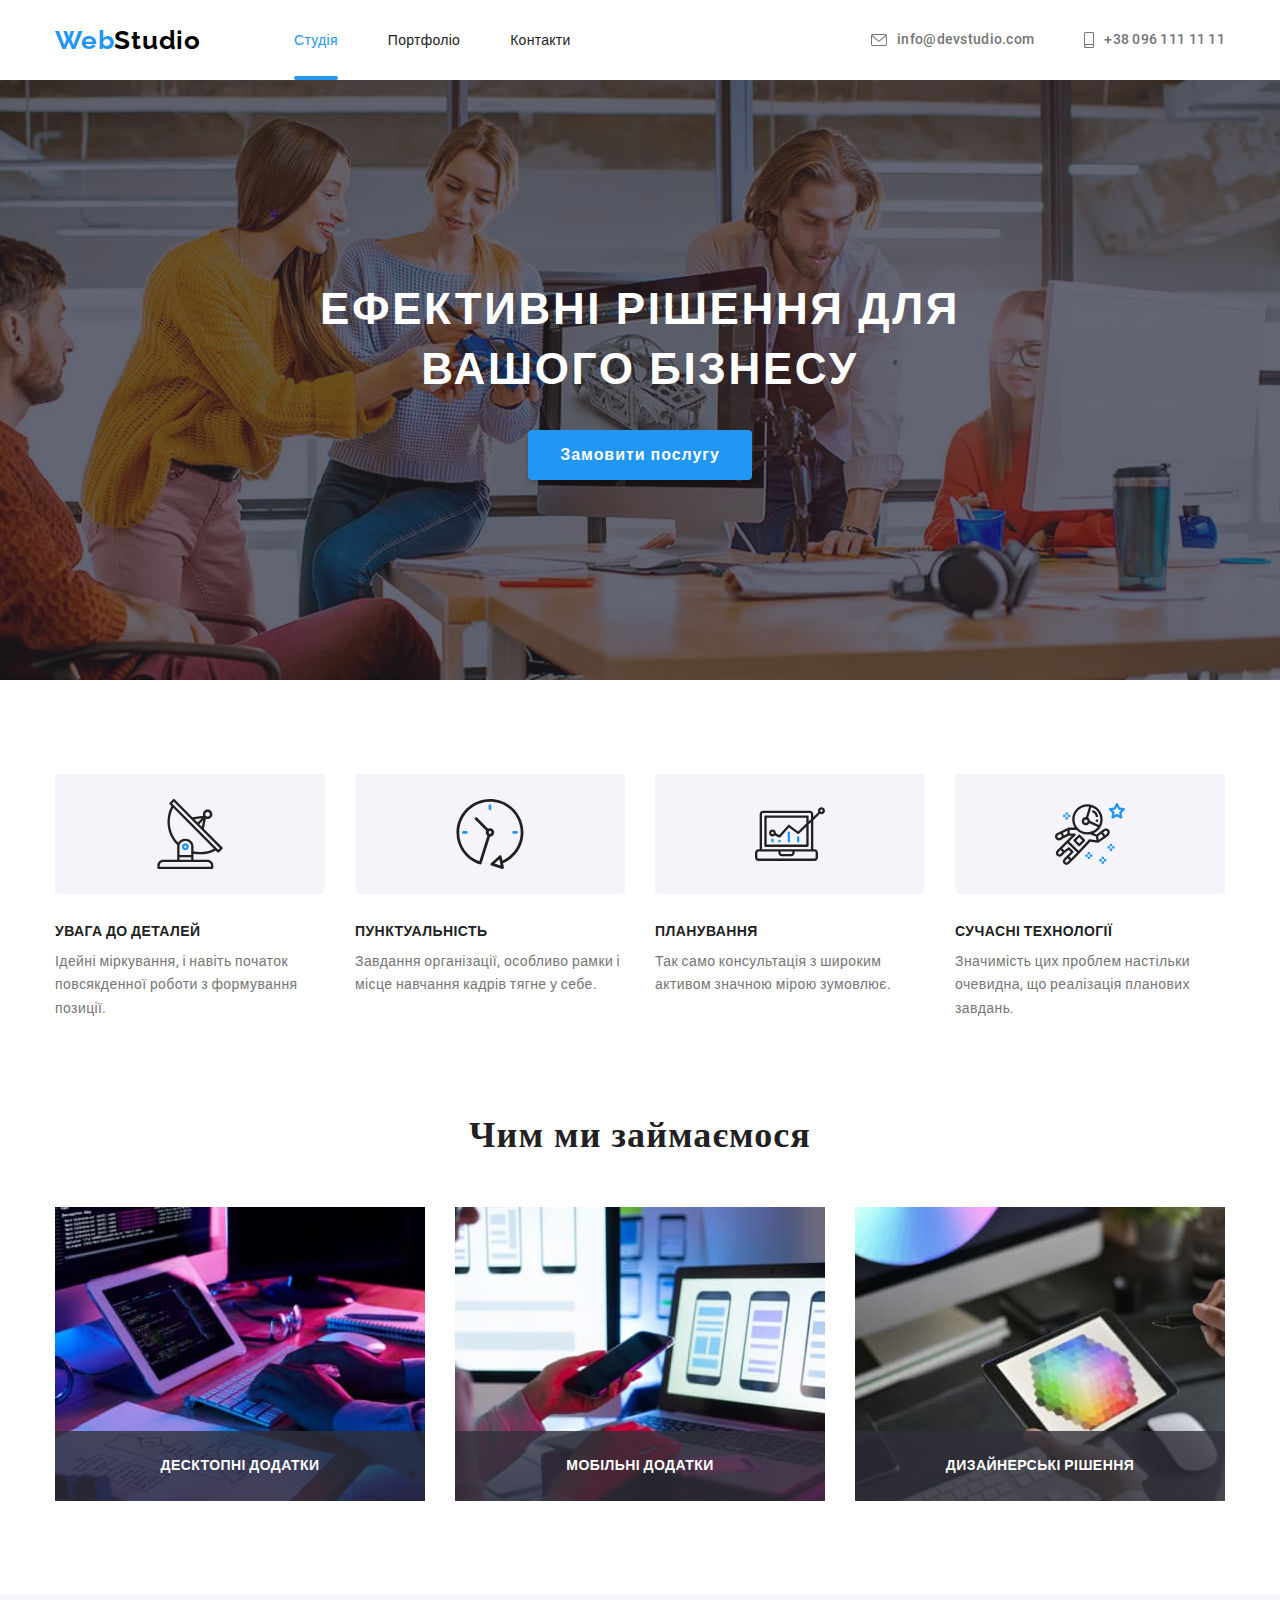
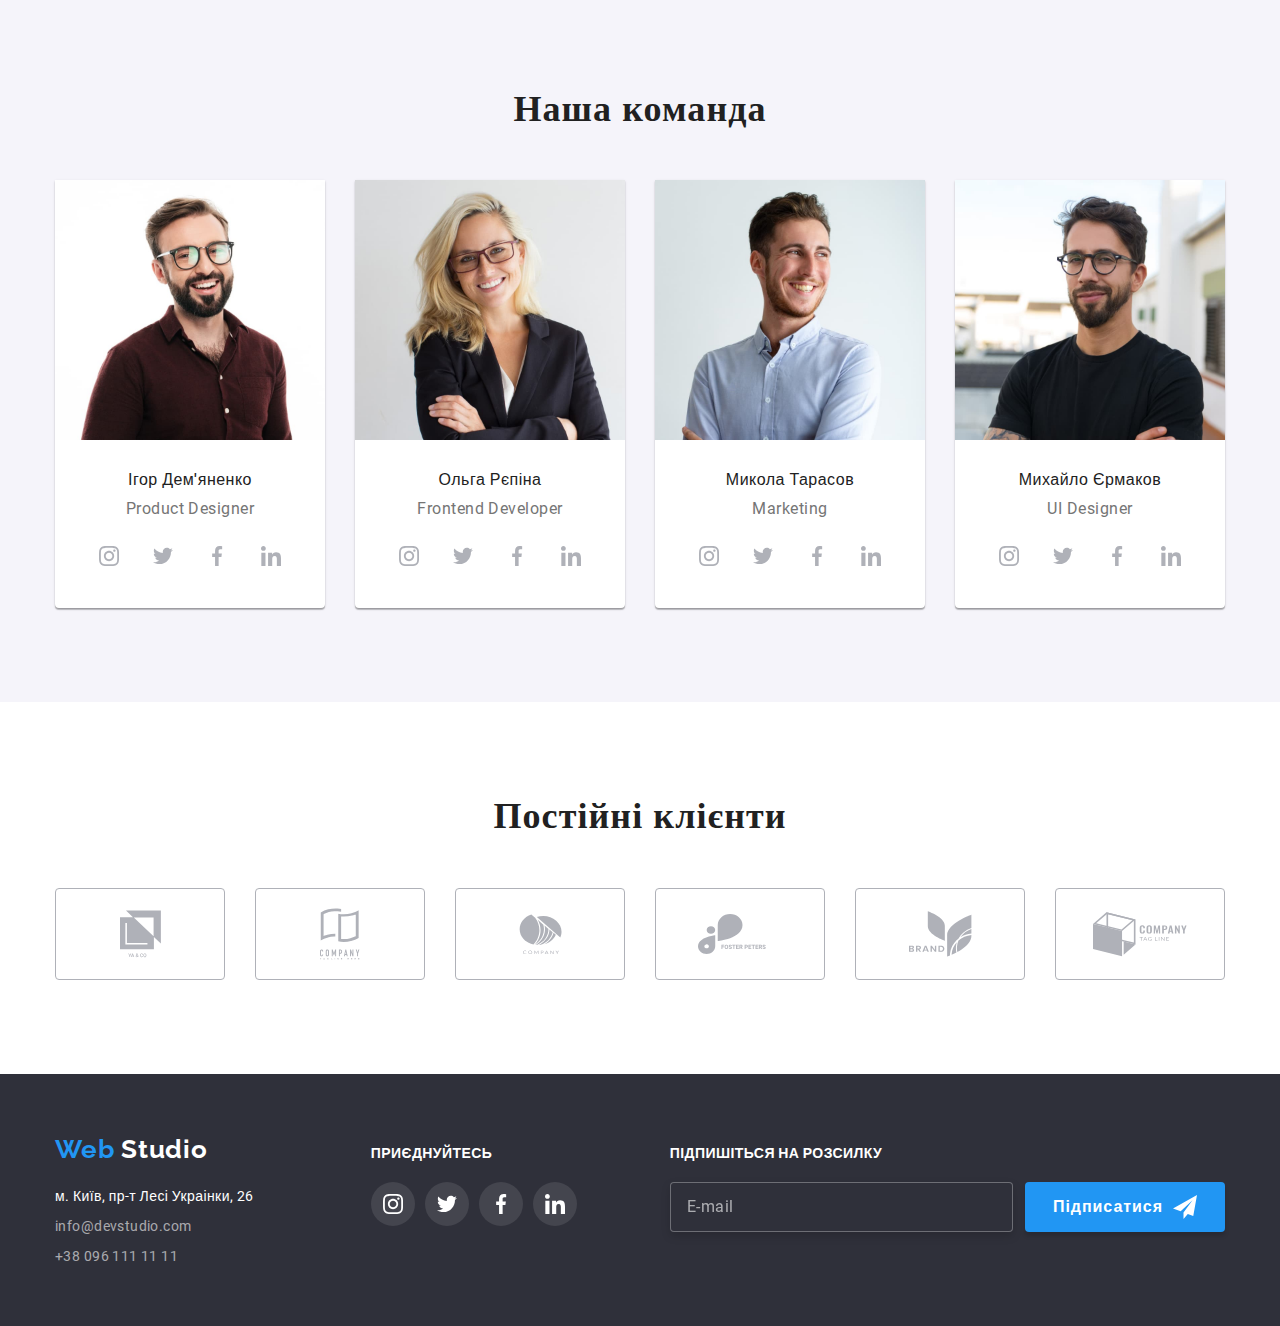
==== commit 72d2be7e: "3" ====
--- a/index.html
+++ b/index.html
@@ -8,16 +8,15 @@
     <!-- Google fonts -->
     <!-- <link rel="preconnect" href="https://fonts.googleapis.com" /> -->
     <!-- <link rel="preconnect" href="https://fonts.gstatic.com" crossorigin /> -->
-    <!-- <link
-      href="https://fonts.googleapis.com/css2?family=Raleway:wght@700&family=Roboto:wght@400;500;700;900&display=swap"
-      rel="stylesheet"
-    /> -->
-    
+     <!-- <link -->
+      <!-- href="https://fonts.googleapis.com/css2?family=Raleway:wght@700&family=Roboto:wght@400;500;700;900&display=swap" -->
+      <!-- rel="stylesheet"/> -->
+    <!--  -->
     <!-- Normalizator -->
-    <link
-      rel="stylesheet"
-      href="https://cdnjs.cloudflare.com/ajax/libs/modern-normalize/1.1.0/modern-normalize.min.css"
-    />
+    <!-- <link -->
+      <!-- rel="stylesheet" -->
+      <!-- href="https://cdnjs.cloudflare.com/ajax/libs/modern-normalize/1.1.0/modern-normalize.min.css" -->
+    <!-- /> -->
     <!-- my styls -->
     <link rel="stylesheet" href="./css/main.min.css" />
     
--- a/css/main.min.css
+++ b/css/main.min.css
@@ -1 +1 @@
-@font-face{font-family:"Raleway";font-style:normal;font-weight:700;src:local(""),url("../fonts/raleway-v28-latin-700.woff2") format("woff2"),url("../fonts/raleway-v28-latin-700.woff") format("woff")}@font-face{font-family:"Roboto";font-style:normal;font-weight:400;src:local(""),url("../fonts/roboto-v30-latin-regular.woff2") format("woff2"),url("../fonts/roboto-v30-latin-regular.woff") format("woff")}@font-face{font-family:"Roboto";font-style:normal;font-weight:500;src:local(""),url("../fonts/roboto-v30-latin-500.woff2") format("woff2"),url("../fonts/roboto-v30-latin-500.woff") format("woff")}@font-face{font-family:"Roboto";font-style:normal;font-weight:700;src:local(""),url("../fonts/roboto-v30-latin-700.woff2") format("woff2"),url("../fonts/roboto-v30-latin-700.woff") format("woff")}@font-face{font-family:"Roboto";font-style:normal;font-weight:900;src:local(""),url("../fonts/roboto-v30-latin-900.woff2") format("woff2"),url("../fonts/roboto-v30-latin-900.woff") format("woff")}:root{--logo-color: #2196F3;--logo-studio: #000000;--logo-studio-inverse: #FFFFFF;--nav-color: #212121;--contacts-color: #757575;--button-text-color: #FFFFFF;--button-active-color: #188CE8;--button-color: #2196F3;--project-bg-btn: #F5F4FA;--project-border-btn: #F5F4FA;--project-btn-text: #212121;--project-btn-active-text: #FFFFFF;--link-active: #2196F3;--adress-contact-color: rgba(255, 255, 255, 0.6);--adress-place-color: #FFFFFF;--bg-footer-color: #2F303A;--bg-body-color: #FFFFFF;--bg-hero-color: #2F303A;--bg-team-color: #F5F4FA;--bg-feature-color: #F5F4FA;--bg-taam-card-color: #fff;--h-hero-color: #FFFFFF;--h-what-color: #212121;--h-team-color: #212121;--team-name-color: #212121;--team-dsk-color: #757575;--feature-list-h: #212121;--feature-dsk: #757575;--nav-line: #ECECEC;--icon-color: #AFB1B8;--project-card-border: #EEEEEE;--project-card-h: #212121;--project-card-dsk: #757575;--space-card: 30px}.hidden{color:rgba(0,0,0,0);position:absolute;width:1px;height:1px;margin:-1px;border:0;padding:0;white-space:nowrap;-webkit-clip-path:inset(100%);clip-path:inset(100%);clip:rect(0 0 0 0);overflow:hidden}.hero-section__button,.modal__submit{display:block;margin-left:auto;margin-right:auto;font-weight:700;font-size:16px;line-height:1.87;letter-spacing:.06em;text-align:center;color:var(--button-text-color);background-color:var(--button-color);-webkit-box-shadow:0px 4px 4px rgba(0,0,0,.15);box-shadow:0px 4px 4px rgba(0,0,0,.15);border-radius:4px;border:none;cursor:pointer;-webkit-transition:background-color 250ms cubic-bezier(0.4, 0, 0.2, 1);transition:background-color 250ms cubic-bezier(0.4, 0, 0.2, 1)}.hero-section__button:hover,.modal__submit:hover,.hero-section__button:focus,.modal__submit:focus{background-color:var(--button-active-color)}.container{width:1200px;margin-left:auto;margin-right:auto;padding-left:15px;padding-right:15px}.section{padding-top:94px;padding-bottom:94px}.title{font-weight:700;font-size:36px;line-height:1.16;letter-spacing:.03em;text-align:center;color:var(--h-what-color);margin:0;margin-bottom:50px}h1,h2,h3,h4,h5,h6,p,ul{margin:0;padding:0}body{font-family:"Roboto",sans-serif;background:var(--bg-body-color)}.list{margin:0;padding:0;list-style-type:none}a{text-decoration:none}.head-border{border-bottom:1px solid var(--nav-line)}.container__head{display:-webkit-box;display:-ms-flexbox;display:flex;-webkit-box-align:center;-ms-flex-align:center;align-items:center}.navigation{display:-webkit-box;display:-ms-flexbox;display:flex;-webkit-box-align:center;-ms-flex-align:center;align-items:center}.navigation__list{display:-webkit-box;display:-ms-flexbox;display:flex}.navigation__list>.navigation__li{margin-left:50px}.navigation__list>.navigation__li:first-child{margin-left:0}.navigation__element{font-weight:500;font-size:14px;line-height:1.14;letter-spacing:.02em;color:var(--nav-color);-webkit-transition:color 250ms cubic-bezier(0.4, 0, 0.2, 1);transition:color 250ms cubic-bezier(0.4, 0, 0.2, 1)}.navigation__element:focus,.navigation__element:hover{color:var(--link-active)}.navigation__current{padding-top:32px;padding-bottom:32px;color:var(--link-active);position:relative}.navigation__current::after{content:"";display:block;left:0;bottom:0;position:absolute;width:100%;height:4px;background-color:var(--link-active);border-radius:2px}.contacts{display:-webkit-box;display:-ms-flexbox;display:flex;margin-left:auto}.contacts__li{display:-webkit-box;display:-ms-flexbox;display:flex;margin-left:50px}.contacts__li:first-child{margin-left:0}.contacts__contact{padding-top:32px;padding-bottom:32px;display:-webkit-box;display:-ms-flexbox;display:flex;-webkit-box-pack:center;-ms-flex-pack:center;justify-content:center;-webkit-box-align:center;-ms-flex-align:center;align-items:center;font-weight:500;font-size:14px;line-height:1.14;letter-spacing:.02em;text-decoration:none;color:var(--contacts-color);fill:var(--contacts-color);-webkit-transition:color 250ms cubic-bezier(0.4, 0, 0.2, 1);transition:color 250ms cubic-bezier(0.4, 0, 0.2, 1)}.contacts__contact:hover,.contacts__contact:focus{color:var(--link-active);fill:var(--link-active)}.contacts__icon-maill,.contacts__icon-tell{fill:inherit;margin-right:10px}.footer{background-color:var(--bg-footer-color);padding:60px 0px}.footer>.container{display:-webkit-box;display:-ms-flexbox;display:flex;-webkit-box-align:baseline;-ms-flex-align:baseline;align-items:baseline}.footer-addres{display:-webkit-box;display:-ms-flexbox;display:flex;-webkit-box-orient:vertical;-webkit-box-direction:normal;-ms-flex-direction:column;flex-direction:column;min-width:-webkit-fit-content;min-width:-moz-fit-content;min-width:fit-content}.footer-addres__item{display:block;margin-bottom:9px;height:21px}.footer-addres__item:last-child{margin-bottom:0}.footer-addres__place{font-style:normal;font-weight:400;font-size:14px;line-height:1.71;letter-spacing:.03em;color:var(--adress-place-color);-webkit-transition:color 250ms cubic-bezier(0.4, 0, 0.2, 1);transition:color 250ms cubic-bezier(0.4, 0, 0.2, 1)}.footer-addres__place:hover,.footer-addres__place:focus{color:var(--link-active)}.footer-addres__contact{font-style:normal;font-weight:400;font-size:14px;line-height:1.71;letter-spacing:.03em;color:var(--adress-contact-color);-webkit-transition:color 250ms cubic-bezier(0.4, 0, 0.2, 1);transition:color 250ms cubic-bezier(0.4, 0, 0.2, 1)}.footer-addres__contact:focus,.footer-addres__contact:hover{color:var(--link-active)}.footer-social{margin-left:70px}.footer-social__title{display:inline-block;margin-bottom:20px;font-weight:700;font-size:14px;line-height:1.14;letter-spacing:.03em;text-transform:uppercase;color:#fff}.footer-subscription{width:100%;margin-left:93px;margin-right:0}.footer-subscription__container{display:-webkit-box;display:-ms-flexbox;display:flex}.footer-subscription__field{width:100%;border:1px solid rgba(255,255,255,.3);background-color:#2f303a;color:rgba(255,255,255,.6);-webkit-filter:drop-shadow(0px 4px 4px rgba(0, 0, 0, 0.15));filter:drop-shadow(0px 4px 4px rgba(0, 0, 0, 0.15));border-radius:4px;outline:none;padding-top:15px;padding-bottom:15px;padding-left:16px;padding-right:16px}.footer-subscription__field::-webkit-input-placeholder{font-weight:400;font-size:16px;line-height:1.25;letter-spacing:.03em;color:rgba(255,255,255,.6)}.footer-subscription__field::-moz-placeholder{font-weight:400;font-size:16px;line-height:1.25;letter-spacing:.03em;color:rgba(255,255,255,.6)}.footer-subscription__field:-ms-input-placeholder{font-weight:400;font-size:16px;line-height:1.25;letter-spacing:.03em;color:rgba(255,255,255,.6)}.footer-subscription__field::-ms-input-placeholder{font-weight:400;font-size:16px;line-height:1.25;letter-spacing:.03em;color:rgba(255,255,255,.6)}.footer-subscription__field::placeholder{font-weight:400;font-size:16px;line-height:1.25;letter-spacing:.03em;color:rgba(255,255,255,.6)}.footer-subscription__submit{display:-webkit-box;display:-ms-flexbox;display:flex;-webkit-box-pack:center;-ms-flex-pack:center;justify-content:center;-webkit-box-align:center;-ms-flex-align:center;align-items:center;margin-left:12px;font-weight:700;font-size:16px;line-height:1.87;letter-spacing:.06em;text-align:center;color:#fff;padding-top:10px;padding-bottom:10px;padding-left:28px;padding-right:28px;background:var(--button-color);-webkit-box-shadow:0px 4px 4px rgba(0,0,0,.15);box-shadow:0px 4px 4px rgba(0,0,0,.15);border-radius:4px;border:none;cursor:pointer;-webkit-transition:background-color 250ms cubic-bezier(0.4, 0, 0.2, 1);transition:background-color 250ms cubic-bezier(0.4, 0, 0.2, 1)}.footer-subscription__submit:hover,.footer-subscription__submit:focus{background-color:var(--button-active-color)}.footer-subscription__icon-submit{margin-left:10px}.backdrop{position:fixed;top:0;left:0;width:100%;height:100%;background-color:rgba(0,0,0,.2);opacity:1;-webkit-transition:opacity 250ms ease,visibility 500ms ease;transition:opacity 250ms ease,visibility 500ms ease}.backdrop.is-hidden{opacity:0;visibility:hidden;pointer-events:none}.modal{position:absolute;top:50%;left:50%;-webkit-transform:translate(-50%, -50%) scale(1);transform:translate(-50%, -50%) scale(1);width:528px;padding:40px;background-color:#fff;-webkit-box-shadow:0px 1px 3px rgba(0,0,0,.12),0px 1px 1px rgba(0,0,0,.14),0px 2px 1px rgba(0,0,0,.2);box-shadow:0px 1px 3px rgba(0,0,0,.12),0px 1px 1px rgba(0,0,0,.14),0px 2px 1px rgba(0,0,0,.2);border-radius:4px;-webkit-transition:-webkit-transform 250ms linear;transition:-webkit-transform 250ms linear;transition:transform 250ms linear;transition:transform 250ms linear, -webkit-transform 250ms linear}.backdrop.is-hidden .modal{-webkit-transform:translate(-50%, -50%) scale(1.15);transform:translate(-50%, -50%) scale(1.15)}.modal__close{position:absolute;top:8px;right:8px;height:30px;width:30px;border-radius:50%;border:1px solid rgba(0,0,0,.1);display:-webkit-box;display:-ms-flexbox;display:flex;-webkit-box-pack:center;-ms-flex-pack:center;justify-content:center;-webkit-box-align:center;-ms-flex-align:center;align-items:center;background-color:inherit;cursor:pointer;-webkit-transition:fill 250ms cubic-bezier(0.4, 0, 0.2, 1);transition:fill 250ms cubic-bezier(0.4, 0, 0.2, 1)}.modal__close:focus,.modal__close:hover{fill:var(--link-active)}.form-header{display:block;margin-bottom:12px;font-weight:700;font-size:20px;line-height:1.15;letter-spacing:.03em;text-align:center}.label{display:block;margin-bottom:4px;font-weight:400;font-size:12px;line-height:1.16;letter-spacing:.01em;color:#757575}.wraper-field{position:relative;margin-bottom:10px}.icon-field{position:absolute;top:50%;left:12px;-webkit-transform:translateY(-50%);transform:translateY(-50%);display:-webkit-box;display:-ms-flexbox;display:flex;-webkit-box-pack:center;-ms-flex-pack:center;justify-content:center;-webkit-box-align:center;-ms-flex-align:center;align-items:center;background-size:cover;-webkit-transition:fill 250ms cubic-bezier(0.4, 0, 0.2, 1);transition:fill 250ms cubic-bezier(0.4, 0, 0.2, 1);fill:#212121}.field:hover+.icon-field,.field:focus+.icon-field{fill:var(--link-active)}.field{width:100%;border:1px solid rgba(33,33,33,.2);border-radius:4px;outline:none;cursor:pointer;font-size:14px;padding-top:12px;padding-bottom:12px;padding-left:42px;padding-right:12px;-webkit-transition:border 250ms cubic-bezier(0.4, 0, 0.2, 1),fill 250ms cubic-bezier(0.4, 0, 0.2, 1);transition:border 250ms cubic-bezier(0.4, 0, 0.2, 1),fill 250ms cubic-bezier(0.4, 0, 0.2, 1)}.field:hover,.field:focus{border:1px solid #2196f3}.textarea{display:block;margin-bottom:0;resize:none;padding-top:12px;padding-bottom:12px;padding-left:16px;padding-right:16px}.textarea::-webkit-input-placeholder{font-weight:400;font-size:12px;line-height:1.16;letter-spacing:.01em;color:rgba(117,117,117,.5)}.textarea::-moz-placeholder{font-weight:400;font-size:12px;line-height:1.16;letter-spacing:.01em;color:rgba(117,117,117,.5)}.textarea:-ms-input-placeholder{font-weight:400;font-size:12px;line-height:1.16;letter-spacing:.01em;color:rgba(117,117,117,.5)}.textarea::-ms-input-placeholder{font-weight:400;font-size:12px;line-height:1.16;letter-spacing:.01em;color:rgba(117,117,117,.5)}.textarea::placeholder{font-weight:400;font-size:12px;line-height:1.16;letter-spacing:.01em;color:rgba(117,117,117,.5)}.checkbox{display:-webkit-box;display:-ms-flexbox;display:flex;-webkit-box-pack:center;-ms-flex-pack:center;justify-content:center;text-align:center;margin-top:20px;margin-bottom:30px}.label-checkbox{display:-webkit-box;display:-ms-flexbox;display:flex;-webkit-box-align:center;-ms-flex-align:center;align-items:center;font-weight:400;font-size:14px;line-height:1.5;letter-spacing:.03em;color:#757575}.label-checkbox::before{content:"";display:block;height:15px;width:16px;margin-right:7px;border-radius:2px;border:2px solid #000;cursor:pointer;background-image:url(../images/checkbox.svg);background-repeat:no-repeat;background-size:content;-webkit-transition:border 250ms cubic-bezier(0.4, 0, 0.2, 1),background-color 250ms cubic-bezier(0.4, 0, 0.2, 1);transition:border 250ms cubic-bezier(0.4, 0, 0.2, 1),background-color 250ms cubic-bezier(0.4, 0, 0.2, 1)}.imput-checkbox:checked+.label-checkbox::before{background-color:var(--link-active);border:2px solid var(--link-active)}.imput-checkbox:focus+.label-checkbox::before{border:2px solid var(--link-active)}.label-checkbox>a{font-weight:400;font-size:14px;line-height:1.5;letter-spacing:.03em;-webkit-text-decoration-line:underline;text-decoration-line:underline;color:#2196f3}.modal__submit{padding-top:10px;padding-bottom:10px;padding-left:52px;padding-right:52px}.social-links-list{display:-webkit-box;display:-ms-flexbox;display:flex;margin-top:16px}.footer-social>.social-links-list{margin:0}.social-links-list__item{margin-left:10px}.social-links-list__item:first-child{margin-left:0}.social-links-list__link{display:-webkit-box;display:-ms-flexbox;display:flex;-webkit-box-pack:center;-ms-flex-pack:center;justify-content:center;-webkit-box-align:center;-ms-flex-align:center;align-items:center;height:44px;width:44px;border-radius:50%;fill:var(--icon-color);-webkit-transition:fill 250ms cubic-bezier(0.4, 0, 0.2, 1),background-color 250ms cubic-bezier(0.4, 0, 0.2, 1);transition:fill 250ms cubic-bezier(0.4, 0, 0.2, 1),background-color 250ms cubic-bezier(0.4, 0, 0.2, 1)}.social-links-list__link:hover,.social-links-list__link:focus{background-color:var(--link-active);fill:#fff}.social-links-list__icon{display:block;fill:inherit}.footer-social .social-links-list__icon{fill:#fff}.social-links-list__item--footer{-webkit-transition:fill 250ms cubic-bezier(0.4, 0, 0.2, 1),background-color 250ms cubic-bezier(0.4, 0, 0.2, 1);transition:fill 250ms cubic-bezier(0.4, 0, 0.2, 1),background-color 250ms cubic-bezier(0.4, 0, 0.2, 1);border-radius:50%;background-color:rgba(255,255,255,.1)}.social-links-list__item--footer:hover,.social-links-list__item--footer:focus{background-color:var(--link-active)}.logo{font-family:"Raleway";font-weight:700;font-size:26px;line-height:1.19;letter-spacing:.03em;color:var(--logo-color);margin-right:93px}.logo__studio{color:var(--logo-studio);-webkit-transition:color 250ms cubic-bezier(0.4, 0, 0.2, 1);transition:color 250ms cubic-bezier(0.4, 0, 0.2, 1)}.logo:hover .logo__studio,.logo:focus .logo__studio{color:var(--link-active)}.logo--footer{margin-bottom:20px}.logo__studio--inverse{color:var(--logo-studio-inverse);-webkit-transition:color 250ms cubic-bezier(0.4, 0, 0.2, 1);transition:color 250ms cubic-bezier(0.4, 0, 0.2, 1)}.logo:hover .logo__studio--inverse,.logo:focus .logo__studio--inverse{color:var(--link-active)}.navigation-portfolio{display:-webkit-box;display:-ms-flexbox;display:flex;-webkit-box-pack:center;-ms-flex-pack:center;justify-content:center;grid-gap:8px;margin-left:auto;margin-right:auto;margin-bottom:50px}.navigation-portfolio__button{min-width:73px;padding-top:6px;padding-bottom:6px;padding-left:22px;padding-right:22px;font-weight:500;font-size:16px;line-height:1.62;letter-spacing:.03em;text-align:center;color:var(--project-btn-text);background-color:var(--project-bg-btn);border-radius:4px;border:var(--project-border-btn);cursor:pointer;-webkit-transition:color 250ms cubic-bezier(0.4, 0, 0.2, 1),background-color 250ms cubic-bezier(0.4, 0, 0.2, 1);transition:color 250ms cubic-bezier(0.4, 0, 0.2, 1),background-color 250ms cubic-bezier(0.4, 0, 0.2, 1)}.navigation-portfolio__button:hover,.navigation-portfolio__button:focus{background-color:var(--button-color);color:var(--project-btn-active-text);-webkit-box-shadow:0px 3px 1px rgba(0,0,0,.1),0px 1px 2px rgba(0,0,0,.08),0px 2px 2px rgba(0,0,0,.12);box-shadow:0px 3px 1px rgba(0,0,0,.1),0px 1px 2px rgba(0,0,0,.08),0px 2px 2px rgba(0,0,0,.12)}.project-list{display:-webkit-box;display:-ms-flexbox;display:flex;-ms-flex-wrap:wrap;flex-wrap:wrap}.project-list__project-card{margin-left:var(--space-card);margin-bottom:var(--space-card)}.project-list__project-card:nth-child(3n+1){margin-left:0}.project-list__project-card:nth-last-of-type(-n+3){margin-bottom:0}.project-card__link-card{display:block}.project-card__link-card:hover,.project-card__link-card:focus{-webkit-box-shadow:0px 1px 1px rgba(0,0,0,.12),0px 4px 4px rgba(0,0,0,.06),1px 4px 6px rgba(0,0,0,.16);box-shadow:0px 1px 1px rgba(0,0,0,.12),0px 4px 4px rgba(0,0,0,.06),1px 4px 6px rgba(0,0,0,.16)}.project-card__thumb-img{position:relative;text-align:left;overflow:hidden}.project-card__img{display:block;width:100%;height:100%}.project-card__hover-transform{position:absolute;bottom:-1;left:0;width:100%;height:100%;padding-left:24px;padding-right:24px;padding-top:63px;padding-bottom:63px;-webkit-transform:translateY(100%);transform:translateY(100%);-webkit-transition:-webkit-transform 250ms cubic-bezier(0.4, 0, 0.2, 1) 0ms;transition:-webkit-transform 250ms cubic-bezier(0.4, 0, 0.2, 1) 0ms;transition:transform 250ms cubic-bezier(0.4, 0, 0.2, 1) 0ms;transition:transform 250ms cubic-bezier(0.4, 0, 0.2, 1) 0ms, -webkit-transform 250ms cubic-bezier(0.4, 0, 0.2, 1) 0ms;font-weight:400;font-size:18px;line-height:1.56;letter-spacing:.03em;color:#fff;background-color:rgba(33,150,243,.9)}.project-card__link-card:hover .project-card__hover-transform,.project-card__link-card:focus .project-card__hover-transform{bottom:0;-webkit-transform:translateY(0%);transform:translateY(0%)}.project-card__container-text{padding-top:20px;padding-bottom:20px;padding-left:24px;padding-right:24px;border-left:1px solid var(--project-card-border);border-right:1px solid var(--project-card-border);border-bottom:1px solid var(--project-card-border)}.project-card__title{font-weight:700;font-size:18px;line-height:1.88;letter-spacing:.06em;color:var(--project-card-h);margin-bottom:4px}.project-card__descriotion{font-weight:400;font-size:16px;line-height:1.88;letter-spacing:.03em;color:var(--project-card-dsk)}.hero-section{padding:200px 0;text-align:center;background-size:1600px auto;background-color:#afb1b8;background-image:-webkit-gradient(linear, left top, left bottom, from(rgba(47, 48, 58, 0.4)), to(rgba(47, 48, 58, 0.4))),url(../images/hero-fon-min.jpg);background-image:linear-gradient(rgba(47, 48, 58, 0.4), rgba(47, 48, 58, 0.4)),url(../images/hero-fon-min.jpg);background-position:center;background-repeat:no-repeat}.hero-section__heading{font-weight:900;font-size:44px;line-height:1.36;letter-spacing:.06em;text-transform:uppercase;color:var(--h-hero-color);width:696px;margin-left:auto;margin-right:auto;margin-bottom:30px}.hero-section__button{padding-top:10px;padding-bottom:10px;padding-left:32px;padding-right:32px}.section__features{padding-bottom:0}.features{display:-webkit-box;display:-ms-flexbox;display:flex}.feature__card{display:block;width:25%;margin-left:var(--space-card)}.feature__card:first-child{margin-left:0}.feature__card-wrapper{display:-webkit-box;display:-ms-flexbox;display:flex;-webkit-box-pack:center;-ms-flex-pack:center;justify-content:center;-webkit-box-align:center;-ms-flex-align:center;align-items:center;height:120px;margin-bottom:30px;border-radius:4px;background-color:var(--bg-feature-color)}.feature__card-heading{font-weight:700;font-size:14px;line-height:1.14;letter-spacing:.03em;text-transform:uppercase;color:var(--feature-list-h);margin:0;margin-bottom:10px}.feature__card-description{font-weight:400;font-size:14px;line-height:1.7;letter-spacing:.03em;color:var(--feature-dsk);margin:0px}.our-work{display:-webkit-box;display:-ms-flexbox;display:flex}.our-work__card{width:33.3333333333%;position:relative;margin-left:var(--space-card)}.our-work__card:first-child{margin-left:0;-webkit-box-align:center;-ms-flex-align:center;align-items:center}.our-work__img{width:100%;display:block}.our-work__descriptions{position:absolute;bottom:0;left:50%;-webkit-transform:translateX(-50%);transform:translateX(-50%);display:inline-block;width:100%;padding-bottom:27px;padding-top:27px;font-weight:700;font-size:14px;line-height:1.14;letter-spacing:.03em;text-align:center;text-transform:uppercase;color:#fff;background-color:rgba(47,48,58,.8)}.section__our-team{background-color:var(--bg-team-color)}.our-team{display:-webkit-box;display:-ms-flexbox;display:flex}.our-team__card{-webkit-box-orient:vertical;-webkit-box-direction:normal;-ms-flex-direction:column;flex-direction:column;background-color:var(--bg-taam-card-color);-webkit-box-shadow:0px 1px 3px rgba(0,0,0,.12),0px 1px 1px rgba(0,0,0,.14),0px 2px 1px rgba(0,0,0,.2);box-shadow:0px 1px 3px rgba(0,0,0,.12),0px 1px 1px rgba(0,0,0,.14),0px 2px 1px rgba(0,0,0,.2);border-radius:0px 0px 4px 4px;width:25%;margin-left:var(--space-card)}.our-team__card:first-child{margin-left:0}.our-team__imag{width:100%;display:block}.our-team__container{display:-webkit-box;display:-ms-flexbox;display:flex;-webkit-box-orient:vertical;-webkit-box-direction:normal;-ms-flex-direction:column;flex-direction:column;-webkit-box-pack:center;-ms-flex-pack:center;justify-content:center;-webkit-box-align:center;-ms-flex-align:center;align-items:center;padding:30px 0}.our-team__name{font-weight:500;font-size:16px;line-height:1.187;letter-spacing:.03em;text-align:center;color:var(--team-name-color);margin:0 0 10px}.our-team__description{font-weight:400;font-size:16px;line-height:1.187;letter-spacing:.03em;text-align:center;color:var(--team-dsk-color);margin:0}.clients{display:-webkit-box;display:-ms-flexbox;display:flex;-webkit-box-pack:justify;-ms-flex-pack:justify;justify-content:space-between;-webkit-box-align:center;-ms-flex-align:center;align-items:center;margin-left:auto;margin-right:auto}.clients__card{display:block;width:16.6666666667%;margin-left:30px}.clients__card:first-child{margin-left:0}.clients__link{display:-webkit-box;display:-ms-flexbox;display:flex;-webkit-box-pack:center;-ms-flex-pack:center;justify-content:center;-webkit-box-align:center;-ms-flex-align:center;align-items:center;height:92px;border:1px solid var(--icon-color);border-radius:4px;fill:var(--icon-color);-webkit-transition:fill 250ms cubic-bezier(0.4, 0, 0.2, 1),border 250ms cubic-bezier(0.4, 0, 0.2, 1);transition:fill 250ms cubic-bezier(0.4, 0, 0.2, 1),border 250ms cubic-bezier(0.4, 0, 0.2, 1)}.clients__link:hover,.clients__link:focus{fill:var(--link-active);border:1px solid var(--link-active)}.clients__icon{height:60px}/*# sourceMappingURL=main.min.css.map */+/*! modern-normalize v1.1.0 | MIT License | https://github.com/sindresorhus/modern-normalize */*,::before,::after{-webkit-box-sizing:border-box;box-sizing:border-box}html{line-height:1.15;-webkit-text-size-adjust:100%;-moz-tab-size:4;-o-tab-size:4;tab-size:4}body{margin:0;font-family:system-ui,-apple-system,"Segoe UI",Roboto,Helvetica,Arial,sans-serif,"Apple Color Emoji","Segoe UI Emoji"}hr{height:0;color:inherit}abbr[title]{-webkit-text-decoration:underline dotted;text-decoration:underline dotted}b,strong{font-weight:bolder}code,kbd,samp,pre{font-family:ui-monospace,SFMono-Regular,Consolas,"Liberation Mono",Menlo,monospace;font-size:1em}small{font-size:80%}sub,sup{font-size:75%;line-height:0;position:relative;vertical-align:baseline}sub{bottom:-0.25em}sup{top:-0.5em}table{text-indent:0;border-color:inherit}button,input,optgroup,select,textarea{font-family:inherit;font-size:100%;line-height:1.15;margin:0}button,select{text-transform:none}button,[type=button],[type=reset],[type=submit]{-webkit-appearance:button;-moz-appearance:button;appearance:button}::-moz-focus-inner{border-style:none;padding:0}:-moz-focusring{outline:1px dotted ButtonText}:-moz-ui-invalid{box-shadow:none}legend{padding:0}progress{vertical-align:baseline}::-webkit-inner-spin-button,::-webkit-outer-spin-button{height:auto}[type=search]{-webkit-appearance:textfield;-moz-appearance:textfield;appearance:textfield;outline-offset:-2px}::-webkit-search-decoration{-webkit-appearance:none;appearance:none}::-webkit-file-upload-button{-webkit-appearance:button;appearance:button;font:inherit}summary{display:list-item}:root{--logo-color: #2196F3;--logo-studio: #000000;--logo-studio-inverse: #FFFFFF;--nav-color: #212121;--contacts-color: #757575;--button-text-color: #FFFFFF;--button-active-color: #188CE8;--button-color: #2196F3;--project-bg-btn: #F5F4FA;--project-border-btn: #F5F4FA;--project-btn-text: #212121;--project-btn-active-text: #FFFFFF;--link-active: #2196F3;--adress-contact-color: rgba(255, 255, 255, 0.6);--adress-place-color: #FFFFFF;--bg-footer-color: #2F303A;--bg-body-color: #FFFFFF;--bg-hero-color: #2F303A;--bg-team-color: #F5F4FA;--bg-feature-color: #F5F4FA;--bg-taam-card-color: #fff;--h-hero-color: #FFFFFF;--h-what-color: #212121;--h-team-color: #212121;--team-name-color: #212121;--team-dsk-color: #757575;--feature-list-h: #212121;--feature-dsk: #757575;--nav-line: #ECECEC;--icon-color: #AFB1B8;--project-card-border: #EEEEEE;--project-card-h: #212121;--project-card-dsk: #757575;--space-card: 30px}.hidden{color:rgba(0,0,0,0);position:absolute;width:1px;height:1px;margin:-1px;border:0;padding:0;white-space:nowrap;-webkit-clip-path:inset(100%);clip-path:inset(100%);clip:rect(0 0 0 0);overflow:hidden}.hero-section__button,.modal__submit{display:block;margin-left:auto;margin-right:auto;font-weight:700;font-size:16px;line-height:1.87;letter-spacing:.06em;text-align:center;color:var(--button-text-color);background-color:var(--button-color);-webkit-box-shadow:0px 4px 4px rgba(0,0,0,.15);box-shadow:0px 4px 4px rgba(0,0,0,.15);border-radius:4px;border:none;cursor:pointer;-webkit-transition:background-color 250ms cubic-bezier(0.4, 0, 0.2, 1);transition:background-color 250ms cubic-bezier(0.4, 0, 0.2, 1)}.hero-section__button:hover,.modal__submit:hover,.hero-section__button:focus,.modal__submit:focus{background-color:var(--button-active-color)}.container{width:1200px;margin-left:auto;margin-right:auto;padding-left:15px;padding-right:15px}.section{padding-top:94px;padding-bottom:94px}.title{font-family:"Roboto";font-weight:700;font-size:36px;line-height:1.16;letter-spacing:.03em;text-align:center;color:var(--h-what-color);margin:0;margin-bottom:50px}html,body{font-family:"Roboto",sans-serif;background:var(--bg-body-color)}h1,h2,h3,h4,h5,h6,p,ul{margin:0;padding:0}.list{margin:0;padding:0;list-style-type:none}a{text-decoration:none}.head-border{border-bottom:1px solid var(--nav-line)}.container__head{display:-webkit-box;display:-ms-flexbox;display:flex;-webkit-box-align:center;-ms-flex-align:center;align-items:center}.navigation{display:-webkit-box;display:-ms-flexbox;display:flex;-webkit-box-align:center;-ms-flex-align:center;align-items:center}.navigation__list{display:-webkit-box;display:-ms-flexbox;display:flex}.navigation__list>.navigation__li{margin-left:50px}.navigation__list>.navigation__li:first-child{margin-left:0}.navigation__element{font-weight:500;font-size:14px;line-height:1.14;letter-spacing:.02em;color:var(--nav-color);-webkit-transition:color 250ms cubic-bezier(0.4, 0, 0.2, 1);transition:color 250ms cubic-bezier(0.4, 0, 0.2, 1)}.navigation__element:focus,.navigation__element:hover{color:var(--link-active)}.navigation__current{padding-top:32px;padding-bottom:32px;color:var(--link-active);position:relative}.navigation__current::after{content:"";display:block;left:0;bottom:0;position:absolute;width:100%;height:4px;background-color:var(--link-active);border-radius:2px}.contacts{display:-webkit-box;display:-ms-flexbox;display:flex;margin-left:auto}.contacts__li{display:-webkit-box;display:-ms-flexbox;display:flex;margin-left:50px}.contacts__li:first-child{margin-left:0}.contacts__contact{padding-top:32px;padding-bottom:32px;display:-webkit-box;display:-ms-flexbox;display:flex;-webkit-box-pack:center;-ms-flex-pack:center;justify-content:center;-webkit-box-align:center;-ms-flex-align:center;align-items:center;font-weight:500;font-size:14px;line-height:1.14;letter-spacing:.02em;text-decoration:none;color:var(--contacts-color);fill:var(--contacts-color);-webkit-transition:color 250ms cubic-bezier(0.4, 0, 0.2, 1);transition:color 250ms cubic-bezier(0.4, 0, 0.2, 1)}.contacts__contact:hover,.contacts__contact:focus{color:var(--link-active);fill:var(--link-active)}.contacts__icon-maill,.contacts__icon-tell{fill:inherit;margin-right:10px}.footer{background-color:var(--bg-footer-color);padding:60px 0px}.footer>.container{display:-webkit-box;display:-ms-flexbox;display:flex;-webkit-box-align:baseline;-ms-flex-align:baseline;align-items:baseline}.footer-addres{display:-webkit-box;display:-ms-flexbox;display:flex;-webkit-box-orient:vertical;-webkit-box-direction:normal;-ms-flex-direction:column;flex-direction:column;min-width:-webkit-fit-content;min-width:-moz-fit-content;min-width:fit-content}.footer-addres__item{display:block;margin-bottom:9px;height:21px}.footer-addres__item:last-child{margin-bottom:0}.footer-addres__place{font-style:normal;font-weight:400;font-size:14px;line-height:1.71;letter-spacing:.03em;color:var(--adress-place-color);-webkit-transition:color 250ms cubic-bezier(0.4, 0, 0.2, 1);transition:color 250ms cubic-bezier(0.4, 0, 0.2, 1)}.footer-addres__place:hover,.footer-addres__place:focus{color:var(--link-active)}.footer-addres__contact{font-style:normal;font-weight:400;font-size:14px;line-height:1.71;letter-spacing:.03em;color:var(--adress-contact-color);-webkit-transition:color 250ms cubic-bezier(0.4, 0, 0.2, 1);transition:color 250ms cubic-bezier(0.4, 0, 0.2, 1)}.footer-addres__contact:focus,.footer-addres__contact:hover{color:var(--link-active)}.footer-social{margin-left:70px}.footer-social__title{display:inline-block;margin-bottom:20px;font-weight:700;font-size:14px;line-height:1.14;letter-spacing:.03em;text-transform:uppercase;color:#fff}.footer-subscription{width:100%;margin-left:93px;margin-right:0}.footer-subscription__container{display:-webkit-box;display:-ms-flexbox;display:flex}.footer-subscription__field{width:100%;border:1px solid rgba(255,255,255,.3);background-color:#2f303a;color:rgba(255,255,255,.6);-webkit-filter:drop-shadow(0px 4px 4px rgba(0, 0, 0, 0.15));filter:drop-shadow(0px 4px 4px rgba(0, 0, 0, 0.15));border-radius:4px;outline:none;padding-top:15px;padding-bottom:15px;padding-left:16px;padding-right:16px}.footer-subscription__field::-webkit-input-placeholder{font-weight:400;font-size:16px;line-height:1.25;letter-spacing:.03em;color:rgba(255,255,255,.6)}.footer-subscription__field::-moz-placeholder{font-weight:400;font-size:16px;line-height:1.25;letter-spacing:.03em;color:rgba(255,255,255,.6)}.footer-subscription__field:-ms-input-placeholder{font-weight:400;font-size:16px;line-height:1.25;letter-spacing:.03em;color:rgba(255,255,255,.6)}.footer-subscription__field::-ms-input-placeholder{font-weight:400;font-size:16px;line-height:1.25;letter-spacing:.03em;color:rgba(255,255,255,.6)}.footer-subscription__field::placeholder{font-weight:400;font-size:16px;line-height:1.25;letter-spacing:.03em;color:rgba(255,255,255,.6)}.footer-subscription__submit{display:-webkit-box;display:-ms-flexbox;display:flex;-webkit-box-pack:center;-ms-flex-pack:center;justify-content:center;-webkit-box-align:center;-ms-flex-align:center;align-items:center;margin-left:12px;font-weight:700;font-size:16px;line-height:1.87;letter-spacing:.06em;text-align:center;color:#fff;padding-top:10px;padding-bottom:10px;padding-left:28px;padding-right:28px;background:var(--button-color);-webkit-box-shadow:0px 4px 4px rgba(0,0,0,.15);box-shadow:0px 4px 4px rgba(0,0,0,.15);border-radius:4px;border:none;cursor:pointer;-webkit-transition:background-color 250ms cubic-bezier(0.4, 0, 0.2, 1);transition:background-color 250ms cubic-bezier(0.4, 0, 0.2, 1)}.footer-subscription__submit:hover,.footer-subscription__submit:focus{background-color:var(--button-active-color)}.footer-subscription__icon-submit{margin-left:10px}.backdrop{position:fixed;top:0;left:0;width:100%;height:100%;background-color:rgba(0,0,0,.2);opacity:1;-webkit-transition:opacity 250ms ease,visibility 500ms ease;transition:opacity 250ms ease,visibility 500ms ease}.backdrop.is-hidden{opacity:0;visibility:hidden;pointer-events:none}.modal{position:absolute;top:50%;left:50%;-webkit-transform:translate(-50%, -50%) scale(1);transform:translate(-50%, -50%) scale(1);width:528px;padding:40px;background-color:#fff;-webkit-box-shadow:0px 1px 3px rgba(0,0,0,.12),0px 1px 1px rgba(0,0,0,.14),0px 2px 1px rgba(0,0,0,.2);box-shadow:0px 1px 3px rgba(0,0,0,.12),0px 1px 1px rgba(0,0,0,.14),0px 2px 1px rgba(0,0,0,.2);border-radius:4px;-webkit-transition:-webkit-transform 250ms linear;transition:-webkit-transform 250ms linear;transition:transform 250ms linear;transition:transform 250ms linear, -webkit-transform 250ms linear}.backdrop.is-hidden .modal{-webkit-transform:translate(-50%, -50%) scale(1.15);transform:translate(-50%, -50%) scale(1.15)}.modal__close{position:absolute;top:8px;right:8px;height:30px;width:30px;border-radius:50%;border:1px solid rgba(0,0,0,.1);display:-webkit-box;display:-ms-flexbox;display:flex;-webkit-box-pack:center;-ms-flex-pack:center;justify-content:center;-webkit-box-align:center;-ms-flex-align:center;align-items:center;background-color:inherit;cursor:pointer;-webkit-transition:fill 250ms cubic-bezier(0.4, 0, 0.2, 1);transition:fill 250ms cubic-bezier(0.4, 0, 0.2, 1)}.modal__close:focus,.modal__close:hover{fill:var(--link-active)}.form-header{display:block;margin-bottom:12px;font-weight:700;font-size:20px;line-height:1.15;letter-spacing:.03em;text-align:center}.label{display:block;margin-bottom:4px;font-weight:400;font-size:12px;line-height:1.16;letter-spacing:.01em;color:#757575}.wraper-field{position:relative;margin-bottom:10px}.icon-field{position:absolute;top:50%;left:12px;-webkit-transform:translateY(-50%);transform:translateY(-50%);display:-webkit-box;display:-ms-flexbox;display:flex;-webkit-box-pack:center;-ms-flex-pack:center;justify-content:center;-webkit-box-align:center;-ms-flex-align:center;align-items:center;background-size:cover;-webkit-transition:fill 250ms cubic-bezier(0.4, 0, 0.2, 1);transition:fill 250ms cubic-bezier(0.4, 0, 0.2, 1);fill:#212121}.field:hover+.icon-field,.field:focus+.icon-field{fill:var(--link-active)}.field{width:100%;border:1px solid rgba(33,33,33,.2);border-radius:4px;outline:none;cursor:pointer;font-size:14px;padding-top:12px;padding-bottom:12px;padding-left:42px;padding-right:12px;-webkit-transition:border 250ms cubic-bezier(0.4, 0, 0.2, 1),fill 250ms cubic-bezier(0.4, 0, 0.2, 1);transition:border 250ms cubic-bezier(0.4, 0, 0.2, 1),fill 250ms cubic-bezier(0.4, 0, 0.2, 1)}.field:hover,.field:focus{border:1px solid #2196f3}.textarea{display:block;margin-bottom:0;resize:none;padding-top:12px;padding-bottom:12px;padding-left:16px;padding-right:16px}.textarea::-webkit-input-placeholder{font-weight:400;font-size:12px;line-height:1.16;letter-spacing:.01em;color:rgba(117,117,117,.5)}.textarea::-moz-placeholder{font-weight:400;font-size:12px;line-height:1.16;letter-spacing:.01em;color:rgba(117,117,117,.5)}.textarea:-ms-input-placeholder{font-weight:400;font-size:12px;line-height:1.16;letter-spacing:.01em;color:rgba(117,117,117,.5)}.textarea::-ms-input-placeholder{font-weight:400;font-size:12px;line-height:1.16;letter-spacing:.01em;color:rgba(117,117,117,.5)}.textarea::placeholder{font-weight:400;font-size:12px;line-height:1.16;letter-spacing:.01em;color:rgba(117,117,117,.5)}.checkbox{display:-webkit-box;display:-ms-flexbox;display:flex;-webkit-box-pack:center;-ms-flex-pack:center;justify-content:center;text-align:center;margin-top:20px;margin-bottom:30px}.label-checkbox{display:-webkit-box;display:-ms-flexbox;display:flex;-webkit-box-align:center;-ms-flex-align:center;align-items:center;font-weight:400;font-size:14px;line-height:1.5;letter-spacing:.03em;color:#757575}.label-checkbox::before{content:"";display:block;height:15px;width:16px;margin-right:7px;border-radius:2px;border:2px solid #000;cursor:pointer;background-image:url(../images/checkbox.svg);background-repeat:no-repeat;background-size:content;-webkit-transition:border 250ms cubic-bezier(0.4, 0, 0.2, 1),background-color 250ms cubic-bezier(0.4, 0, 0.2, 1);transition:border 250ms cubic-bezier(0.4, 0, 0.2, 1),background-color 250ms cubic-bezier(0.4, 0, 0.2, 1)}.imput-checkbox:checked+.label-checkbox::before{background-color:var(--link-active);border:2px solid var(--link-active)}.imput-checkbox:focus+.label-checkbox::before{border:2px solid var(--link-active)}.label-checkbox>a{font-weight:400;font-size:14px;line-height:1.5;letter-spacing:.03em;-webkit-text-decoration-line:underline;text-decoration-line:underline;color:#2196f3}.modal__submit{padding-top:10px;padding-bottom:10px;padding-left:52px;padding-right:52px}.social-links-list{display:-webkit-box;display:-ms-flexbox;display:flex;margin-top:16px}.footer-social>.social-links-list{margin:0}.social-links-list__item{margin-left:10px}.social-links-list__item:first-child{margin-left:0}.social-links-list__link{display:-webkit-box;display:-ms-flexbox;display:flex;-webkit-box-pack:center;-ms-flex-pack:center;justify-content:center;-webkit-box-align:center;-ms-flex-align:center;align-items:center;height:44px;width:44px;border-radius:50%;fill:var(--icon-color);-webkit-transition:fill 250ms cubic-bezier(0.4, 0, 0.2, 1),background-color 250ms cubic-bezier(0.4, 0, 0.2, 1);transition:fill 250ms cubic-bezier(0.4, 0, 0.2, 1),background-color 250ms cubic-bezier(0.4, 0, 0.2, 1)}.social-links-list__link:hover,.social-links-list__link:focus{background-color:var(--link-active);fill:#fff}.social-links-list__icon{fill:inherit}.footer-social .social-links-list__icon{fill:#fff}.social-links-list__item--footer{-webkit-transition:fill 250ms cubic-bezier(0.4, 0, 0.2, 1),background-color 250ms cubic-bezier(0.4, 0, 0.2, 1);transition:fill 250ms cubic-bezier(0.4, 0, 0.2, 1),background-color 250ms cubic-bezier(0.4, 0, 0.2, 1);border-radius:50%;background-color:rgba(255,255,255,.1)}.social-links-list__item--footer:hover,.social-links-list__item--footer:focus{background-color:var(--link-active)}.logo{font-family:"Raleway";font-weight:700;font-size:26px;line-height:1.19;letter-spacing:.03em;color:var(--logo-color);margin-right:93px}.logo__studio{color:var(--logo-studio);-webkit-transition:color 250ms cubic-bezier(0.4, 0, 0.2, 1);transition:color 250ms cubic-bezier(0.4, 0, 0.2, 1)}.logo:hover .logo__studio,.logo:focus .logo__studio{color:var(--link-active)}.logo--footer{margin-bottom:20px}.logo__studio--inverse{color:var(--logo-studio-inverse);-webkit-transition:color 250ms cubic-bezier(0.4, 0, 0.2, 1);transition:color 250ms cubic-bezier(0.4, 0, 0.2, 1)}.logo:hover .logo__studio--inverse,.logo:focus .logo__studio--inverse{color:var(--link-active)}.navigation-portfolio{display:-webkit-box;display:-ms-flexbox;display:flex;-webkit-box-pack:center;-ms-flex-pack:center;justify-content:center;grid-gap:8px;margin-left:auto;margin-right:auto;margin-bottom:50px}.navigation-portfolio__button{min-width:73px;padding-top:6px;padding-bottom:6px;padding-left:22px;padding-right:22px;font-weight:500;font-size:16px;line-height:1.62;letter-spacing:.03em;text-align:center;color:var(--project-btn-text);background-color:var(--project-bg-btn);border-radius:4px;border:var(--project-border-btn);cursor:pointer;-webkit-transition:color 250ms cubic-bezier(0.4, 0, 0.2, 1),background-color 250ms cubic-bezier(0.4, 0, 0.2, 1);transition:color 250ms cubic-bezier(0.4, 0, 0.2, 1),background-color 250ms cubic-bezier(0.4, 0, 0.2, 1)}.navigation-portfolio__button:hover,.navigation-portfolio__button:focus{background-color:var(--button-color);color:var(--project-btn-active-text);-webkit-box-shadow:0px 3px 1px rgba(0,0,0,.1),0px 1px 2px rgba(0,0,0,.08),0px 2px 2px rgba(0,0,0,.12);box-shadow:0px 3px 1px rgba(0,0,0,.1),0px 1px 2px rgba(0,0,0,.08),0px 2px 2px rgba(0,0,0,.12)}.project-list{display:-webkit-box;display:-ms-flexbox;display:flex;-ms-flex-wrap:wrap;flex-wrap:wrap}.project-list__project-card{margin-left:var(--space-card);margin-bottom:var(--space-card)}.project-list__project-card:nth-child(3n+1){margin-left:0}.project-list__project-card:nth-last-of-type(-n+3){margin-bottom:0}.project-card__link-card{display:block}.project-card__link-card:hover,.project-card__link-card:focus{-webkit-box-shadow:0px 1px 1px rgba(0,0,0,.12),0px 4px 4px rgba(0,0,0,.06),1px 4px 6px rgba(0,0,0,.16);box-shadow:0px 1px 1px rgba(0,0,0,.12),0px 4px 4px rgba(0,0,0,.06),1px 4px 6px rgba(0,0,0,.16)}.project-card__thumb-img{position:relative;text-align:left;overflow:hidden}.project-card__img{display:block;width:100%;height:100%}.project-card__hover-transform{position:absolute;bottom:-1;left:0;width:100%;height:100%;padding-left:24px;padding-right:24px;padding-top:63px;padding-bottom:63px;-webkit-transform:translateY(100%);transform:translateY(100%);-webkit-transition:-webkit-transform 250ms cubic-bezier(0.4, 0, 0.2, 1) 0ms;transition:-webkit-transform 250ms cubic-bezier(0.4, 0, 0.2, 1) 0ms;transition:transform 250ms cubic-bezier(0.4, 0, 0.2, 1) 0ms;transition:transform 250ms cubic-bezier(0.4, 0, 0.2, 1) 0ms, -webkit-transform 250ms cubic-bezier(0.4, 0, 0.2, 1) 0ms;font-weight:400;font-size:18px;line-height:1.56;letter-spacing:.03em;color:#fff;background-color:rgba(33,150,243,.9)}.project-card__link-card:hover .project-card__hover-transform,.project-card__link-card:focus .project-card__hover-transform{bottom:0;-webkit-transform:translateY(0%);transform:translateY(0%)}.project-card__container-text{padding-top:20px;padding-bottom:20px;padding-left:24px;padding-right:24px;border-left:1px solid var(--project-card-border);border-right:1px solid var(--project-card-border);border-bottom:1px solid var(--project-card-border)}.project-card__title{font-weight:700;font-size:18px;line-height:1.88;letter-spacing:.06em;color:var(--project-card-h);margin-bottom:4px}.project-card__descriotion{font-weight:400;font-size:16px;line-height:1.88;letter-spacing:.03em;color:var(--project-card-dsk)}.hero-section{padding:200px 0;text-align:center;background-size:1600px auto;background-color:#afb1b8;background-image:-webkit-gradient(linear, left top, left bottom, from(rgba(47, 48, 58, 0.4)), to(rgba(47, 48, 58, 0.4))),url(../images/hero-fon-min.jpg);background-image:linear-gradient(rgba(47, 48, 58, 0.4), rgba(47, 48, 58, 0.4)),url(../images/hero-fon-min.jpg);background-position:center;background-repeat:no-repeat}.hero-section__heading{font-style:normal;font-weight:900;font-size:44px;line-height:1.36;letter-spacing:.06em;text-transform:uppercase;color:var(--h-hero-color);width:696px;margin-left:auto;margin-right:auto;margin-bottom:30px}.hero-section__button{padding-top:10px;padding-bottom:10px;padding-left:32px;padding-right:32px}.section__features{padding-bottom:0}.features{display:-webkit-box;display:-ms-flexbox;display:flex}.feature__card{width:25%;margin-left:var(--space-card)}.feature__card:first-child{margin-left:0}.feature__card-wrapper{display:-webkit-box;display:-ms-flexbox;display:flex;-webkit-box-pack:center;-ms-flex-pack:center;justify-content:center;-webkit-box-align:center;-ms-flex-align:center;align-items:center;height:120px;margin-bottom:30px;border-radius:4px;background-color:var(--bg-feature-color)}.feature__card-heading{font-weight:700;font-size:14px;line-height:1.14;letter-spacing:.03em;text-transform:uppercase;color:var(--feature-list-h);margin:0;margin-bottom:10px}.feature__card-description{font-weight:400;font-size:14px;line-height:1.7;letter-spacing:.03em;color:var(--feature-dsk);margin:0px}.our-work{display:-webkit-box;display:-ms-flexbox;display:flex}.our-work__card{width:33.3333333333%;position:relative;margin-left:var(--space-card)}.our-work__card:first-child{margin-left:0;-webkit-box-align:center;-ms-flex-align:center;align-items:center}.our-work__img{width:100%;display:block}.our-work__descriptions{position:absolute;bottom:0;left:50%;-webkit-transform:translateX(-50%);transform:translateX(-50%);display:inline-block;width:100%;padding-bottom:27px;padding-top:27px;font-weight:700;font-size:14px;line-height:1.14;letter-spacing:.03em;text-align:center;text-transform:uppercase;color:#fff;background-color:rgba(47,48,58,.8)}.section__our-team{background-color:var(--bg-team-color)}.our-team{display:-webkit-box;display:-ms-flexbox;display:flex}.our-team__card{-webkit-box-orient:vertical;-webkit-box-direction:normal;-ms-flex-direction:column;flex-direction:column;background-color:var(--bg-taam-card-color);-webkit-box-shadow:0px 1px 3px rgba(0,0,0,.12),0px 1px 1px rgba(0,0,0,.14),0px 2px 1px rgba(0,0,0,.2);box-shadow:0px 1px 3px rgba(0,0,0,.12),0px 1px 1px rgba(0,0,0,.14),0px 2px 1px rgba(0,0,0,.2);border-radius:0px 0px 4px 4px;width:25%;margin-left:var(--space-card)}.our-team__card:first-child{margin-left:0}.our-team__imag{width:100%;display:block}.our-team__container{display:-webkit-box;display:-ms-flexbox;display:flex;-webkit-box-orient:vertical;-webkit-box-direction:normal;-ms-flex-direction:column;flex-direction:column;-webkit-box-pack:center;-ms-flex-pack:center;justify-content:center;-webkit-box-align:center;-ms-flex-align:center;align-items:center;padding:30px 0}.our-team__name{font-weight:500;font-size:16px;line-height:1.187;letter-spacing:.03em;text-align:center;color:var(--team-name-color);margin:0 0 10px}.our-team__description{font-weight:400;font-size:16px;line-height:1.187;letter-spacing:.03em;text-align:center;color:var(--team-dsk-color);margin:0}.clients{display:-webkit-box;display:-ms-flexbox;display:flex;-webkit-box-pack:justify;-ms-flex-pack:justify;justify-content:space-between;-webkit-box-align:center;-ms-flex-align:center;align-items:center;margin-left:auto;margin-right:auto}.clients__card{width:16.6666666667%;margin-left:30px}.clients__card:first-child{margin-left:0}.clients__link{display:-webkit-box;display:-ms-flexbox;display:flex;-webkit-box-pack:center;-ms-flex-pack:center;justify-content:center;-webkit-box-align:center;-ms-flex-align:center;align-items:center;height:92px;border:1px solid var(--icon-color);border-radius:4px;fill:var(--icon-color);-webkit-transition:fill 250ms cubic-bezier(0.4, 0, 0.2, 1),border 250ms cubic-bezier(0.4, 0, 0.2, 1);transition:fill 250ms cubic-bezier(0.4, 0, 0.2, 1),border 250ms cubic-bezier(0.4, 0, 0.2, 1)}.clients__link:hover,.clients__link:focus{fill:var(--link-active);border:1px solid var(--link-active)}.clients__icon{height:60px}@font-face{font-family:"Raleway";font-style:normal;font-weight:700;src:url("../fonts/raleway-v28-latin-700.eot");src:local(""),url("../fonts/raleway-v28-latin-700.eot?#iefix") format("embedded-opentype"),url("../fonts/raleway-v28-latin-700.woff2") format("woff2"),url("../fonts/raleway-v28-latin-700.woff") format("woff"),url("../fonts/raleway-v28-latin-700.ttf") format("truetype"),url("../fonts/raleway-v28-latin-700.svg#Raleway") format("svg")}@font-face{font-family:"Roboto";font-style:normal;font-weight:400;src:url("../fonts/roboto-v30-latin-regular.eot");src:local(""),url("../fonts/roboto-v30-latin-regular.eot?#iefix") format("embedded-opentype"),url("../fonts/roboto-v30-latin-regular.woff2") format("woff2"),url("../fonts/roboto-v30-latin-regular.woff") format("woff"),url("../fonts/roboto-v30-latin-regular.ttf") format("truetype"),url("../fonts/roboto-v30-latin-regular.svg#Roboto") format("svg")}@font-face{font-family:"Roboto";font-style:normal;font-weight:500;src:url("../fonts/roboto-v30-latin-500.eot");src:local(""),url("../fonts/roboto-v30-latin-500.eot?#iefix") format("embedded-opentype"),url("../fonts/roboto-v30-latin-500.woff2") format("woff2"),url("../fonts/roboto-v30-latin-500.woff") format("woff"),url("../fonts/roboto-v30-latin-500.ttf") format("truetype"),url("../fonts/roboto-v30-latin-500.svg#Roboto") format("svg")}@font-face{font-family:"Roboto";font-style:normal;font-weight:700;src:url("../fonts/roboto-v30-latin-700.eot");src:local(""),url("../fonts/roboto-v30-latin-700.eot?#iefix") format("embedded-opentype"),url("../fonts/roboto-v30-latin-700.woff2") format("woff2"),url("../fonts/roboto-v30-latin-700.woff") format("woff"),url("../fonts/roboto-v30-latin-700.ttf") format("truetype"),url("../fonts/roboto-v30-latin-700.svg#Roboto") format("svg")}@font-face{font-family:"Roboto";font-style:normal;font-weight:900;src:url("../fonts/roboto-v30-latin-900.eot");src:local(""),url("../fonts/roboto-v30-latin-900.eot?#iefix") format("embedded-opentype"),url("../fonts/roboto-v30-latin-900.woff2") format("woff2"),url("../fonts/roboto-v30-latin-900.woff") format("woff"),url("../fonts/roboto-v30-latin-900.ttf") format("truetype"),url("../fonts/roboto-v30-latin-900.svg#Roboto") format("svg")}/*# sourceMappingURL=main.min.css.map */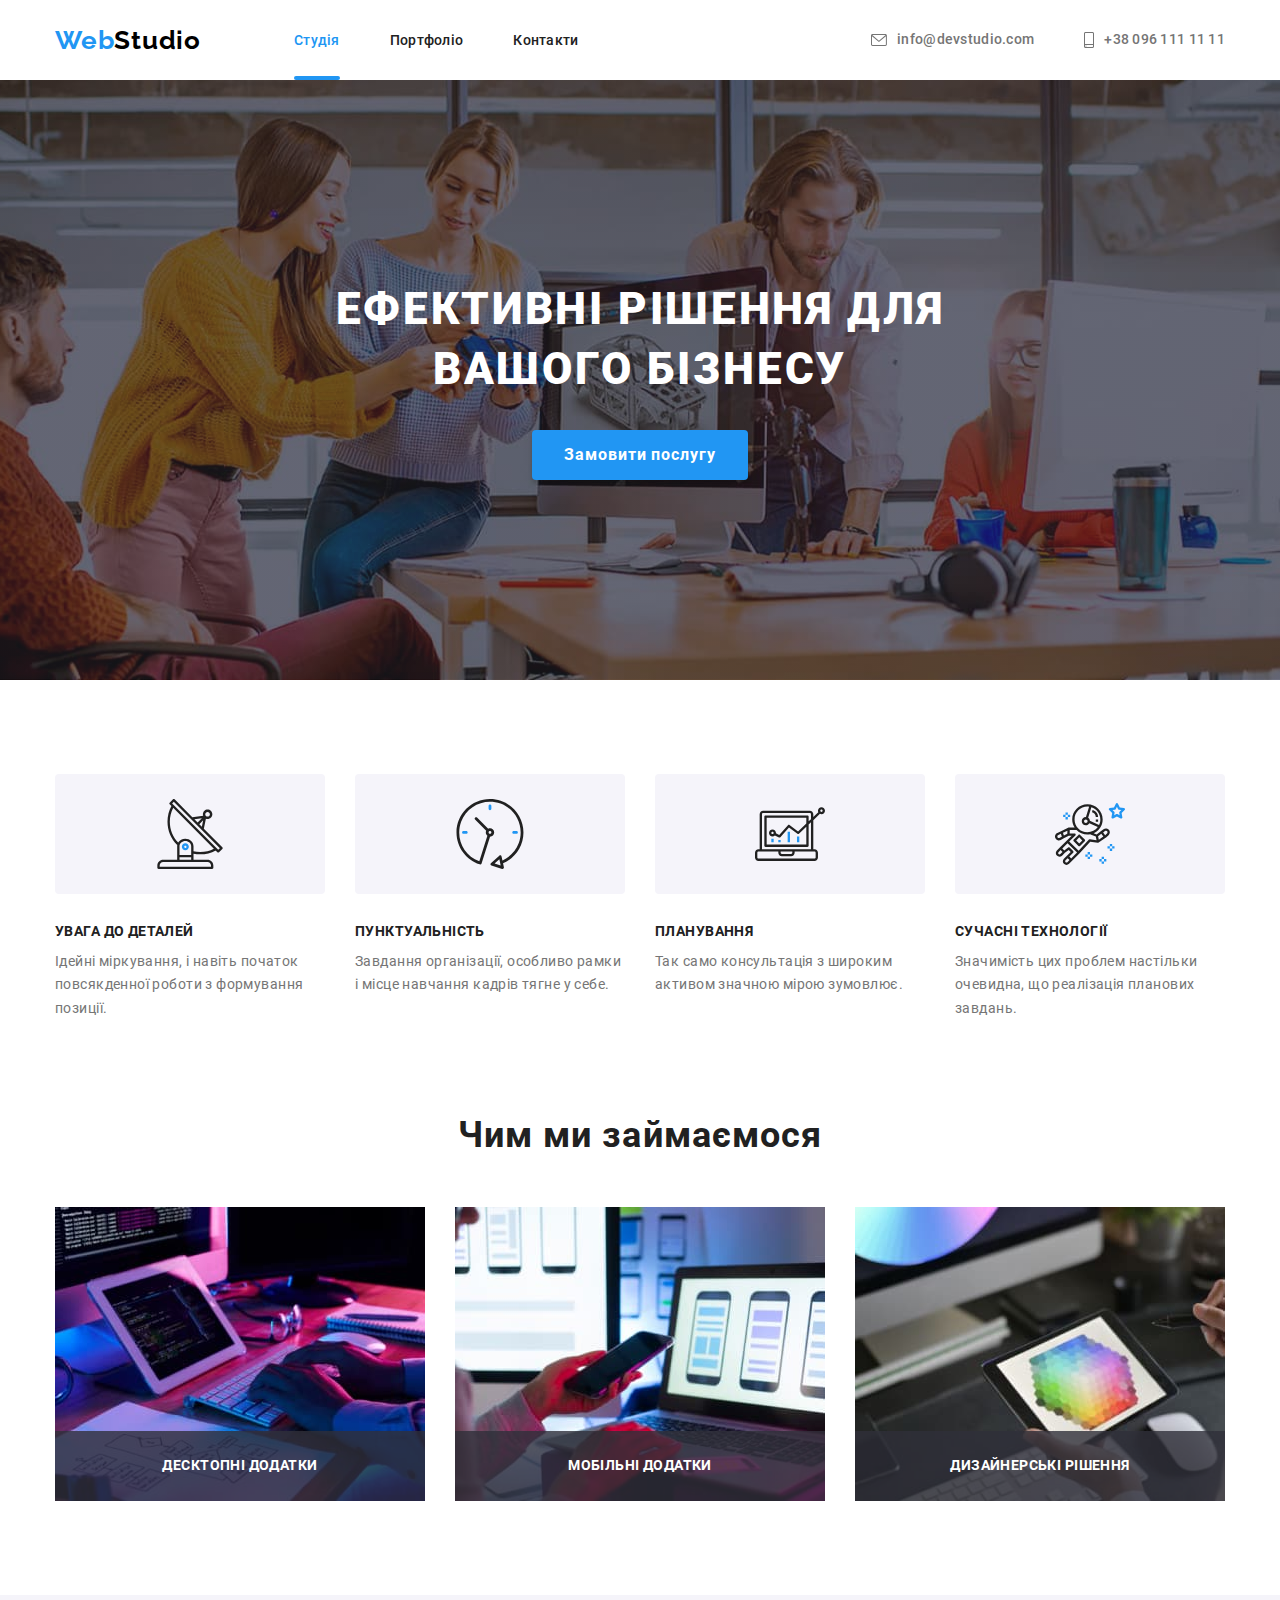
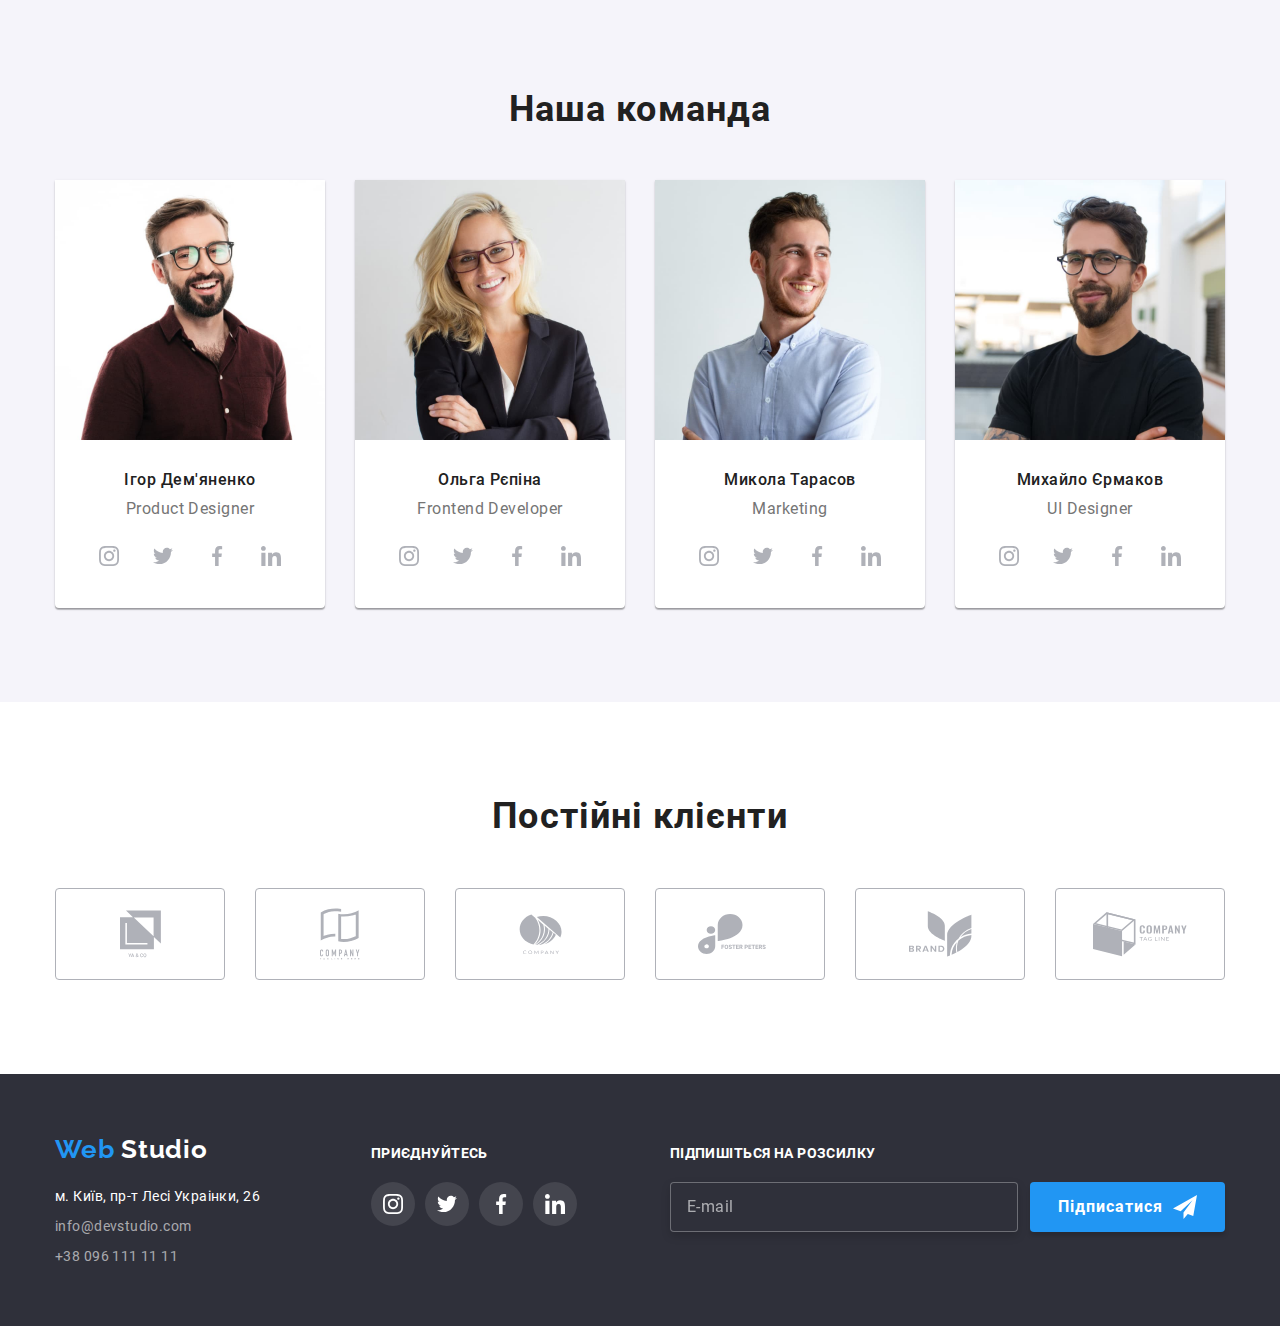
==== commit b394fef9: "3" ====
--- a/index.html
+++ b/index.html
@@ -17,6 +17,7 @@
       <!-- rel="stylesheet" -->
       <!-- href="https://cdnjs.cloudflare.com/ajax/libs/modern-normalize/1.1.0/modern-normalize.min.css" -->
     <!-- /> -->
+    
     <!-- my styls -->
     <link rel="stylesheet" href="./css/main.min.css" />
     
--- a/css/main.min.css
+++ b/css/main.min.css
@@ -1 +1 @@
-/*! modern-normalize v1.1.0 | MIT License | https://github.com/sindresorhus/modern-normalize */*,::before,::after{-webkit-box-sizing:border-box;box-sizing:border-box}html{line-height:1.15;-webkit-text-size-adjust:100%;-moz-tab-size:4;-o-tab-size:4;tab-size:4}body{margin:0;font-family:system-ui,-apple-system,"Segoe UI",Roboto,Helvetica,Arial,sans-serif,"Apple Color Emoji","Segoe UI Emoji"}hr{height:0;color:inherit}abbr[title]{-webkit-text-decoration:underline dotted;text-decoration:underline dotted}b,strong{font-weight:bolder}code,kbd,samp,pre{font-family:ui-monospace,SFMono-Regular,Consolas,"Liberation Mono",Menlo,monospace;font-size:1em}small{font-size:80%}sub,sup{font-size:75%;line-height:0;position:relative;vertical-align:baseline}sub{bottom:-0.25em}sup{top:-0.5em}table{text-indent:0;border-color:inherit}button,input,optgroup,select,textarea{font-family:inherit;font-size:100%;line-height:1.15;margin:0}button,select{text-transform:none}button,[type=button],[type=reset],[type=submit]{-webkit-appearance:button;-moz-appearance:button;appearance:button}::-moz-focus-inner{border-style:none;padding:0}:-moz-focusring{outline:1px dotted ButtonText}:-moz-ui-invalid{box-shadow:none}legend{padding:0}progress{vertical-align:baseline}::-webkit-inner-spin-button,::-webkit-outer-spin-button{height:auto}[type=search]{-webkit-appearance:textfield;-moz-appearance:textfield;appearance:textfield;outline-offset:-2px}::-webkit-search-decoration{-webkit-appearance:none;appearance:none}::-webkit-file-upload-button{-webkit-appearance:button;appearance:button;font:inherit}summary{display:list-item}:root{--logo-color: #2196F3;--logo-studio: #000000;--logo-studio-inverse: #FFFFFF;--nav-color: #212121;--contacts-color: #757575;--button-text-color: #FFFFFF;--button-active-color: #188CE8;--button-color: #2196F3;--project-bg-btn: #F5F4FA;--project-border-btn: #F5F4FA;--project-btn-text: #212121;--project-btn-active-text: #FFFFFF;--link-active: #2196F3;--adress-contact-color: rgba(255, 255, 255, 0.6);--adress-place-color: #FFFFFF;--bg-footer-color: #2F303A;--bg-body-color: #FFFFFF;--bg-hero-color: #2F303A;--bg-team-color: #F5F4FA;--bg-feature-color: #F5F4FA;--bg-taam-card-color: #fff;--h-hero-color: #FFFFFF;--h-what-color: #212121;--h-team-color: #212121;--team-name-color: #212121;--team-dsk-color: #757575;--feature-list-h: #212121;--feature-dsk: #757575;--nav-line: #ECECEC;--icon-color: #AFB1B8;--project-card-border: #EEEEEE;--project-card-h: #212121;--project-card-dsk: #757575;--space-card: 30px}.hidden{color:rgba(0,0,0,0);position:absolute;width:1px;height:1px;margin:-1px;border:0;padding:0;white-space:nowrap;-webkit-clip-path:inset(100%);clip-path:inset(100%);clip:rect(0 0 0 0);overflow:hidden}.hero-section__button,.modal__submit{display:block;margin-left:auto;margin-right:auto;font-weight:700;font-size:16px;line-height:1.87;letter-spacing:.06em;text-align:center;color:var(--button-text-color);background-color:var(--button-color);-webkit-box-shadow:0px 4px 4px rgba(0,0,0,.15);box-shadow:0px 4px 4px rgba(0,0,0,.15);border-radius:4px;border:none;cursor:pointer;-webkit-transition:background-color 250ms cubic-bezier(0.4, 0, 0.2, 1);transition:background-color 250ms cubic-bezier(0.4, 0, 0.2, 1)}.hero-section__button:hover,.modal__submit:hover,.hero-section__button:focus,.modal__submit:focus{background-color:var(--button-active-color)}.container{width:1200px;margin-left:auto;margin-right:auto;padding-left:15px;padding-right:15px}.section{padding-top:94px;padding-bottom:94px}.title{font-family:"Roboto";font-weight:700;font-size:36px;line-height:1.16;letter-spacing:.03em;text-align:center;color:var(--h-what-color);margin:0;margin-bottom:50px}html,body{font-family:"Roboto",sans-serif;background:var(--bg-body-color)}h1,h2,h3,h4,h5,h6,p,ul{margin:0;padding:0}.list{margin:0;padding:0;list-style-type:none}a{text-decoration:none}.head-border{border-bottom:1px solid var(--nav-line)}.container__head{display:-webkit-box;display:-ms-flexbox;display:flex;-webkit-box-align:center;-ms-flex-align:center;align-items:center}.navigation{display:-webkit-box;display:-ms-flexbox;display:flex;-webkit-box-align:center;-ms-flex-align:center;align-items:center}.navigation__list{display:-webkit-box;display:-ms-flexbox;display:flex}.navigation__list>.navigation__li{margin-left:50px}.navigation__list>.navigation__li:first-child{margin-left:0}.navigation__element{font-weight:500;font-size:14px;line-height:1.14;letter-spacing:.02em;color:var(--nav-color);-webkit-transition:color 250ms cubic-bezier(0.4, 0, 0.2, 1);transition:color 250ms cubic-bezier(0.4, 0, 0.2, 1)}.navigation__element:focus,.navigation__element:hover{color:var(--link-active)}.navigation__current{padding-top:32px;padding-bottom:32px;color:var(--link-active);position:relative}.navigation__current::after{content:"";display:block;left:0;bottom:0;position:absolute;width:100%;height:4px;background-color:var(--link-active);border-radius:2px}.contacts{display:-webkit-box;display:-ms-flexbox;display:flex;margin-left:auto}.contacts__li{display:-webkit-box;display:-ms-flexbox;display:flex;margin-left:50px}.contacts__li:first-child{margin-left:0}.contacts__contact{padding-top:32px;padding-bottom:32px;display:-webkit-box;display:-ms-flexbox;display:flex;-webkit-box-pack:center;-ms-flex-pack:center;justify-content:center;-webkit-box-align:center;-ms-flex-align:center;align-items:center;font-weight:500;font-size:14px;line-height:1.14;letter-spacing:.02em;text-decoration:none;color:var(--contacts-color);fill:var(--contacts-color);-webkit-transition:color 250ms cubic-bezier(0.4, 0, 0.2, 1);transition:color 250ms cubic-bezier(0.4, 0, 0.2, 1)}.contacts__contact:hover,.contacts__contact:focus{color:var(--link-active);fill:var(--link-active)}.contacts__icon-maill,.contacts__icon-tell{fill:inherit;margin-right:10px}.footer{background-color:var(--bg-footer-color);padding:60px 0px}.footer>.container{display:-webkit-box;display:-ms-flexbox;display:flex;-webkit-box-align:baseline;-ms-flex-align:baseline;align-items:baseline}.footer-addres{display:-webkit-box;display:-ms-flexbox;display:flex;-webkit-box-orient:vertical;-webkit-box-direction:normal;-ms-flex-direction:column;flex-direction:column;min-width:-webkit-fit-content;min-width:-moz-fit-content;min-width:fit-content}.footer-addres__item{display:block;margin-bottom:9px;height:21px}.footer-addres__item:last-child{margin-bottom:0}.footer-addres__place{font-style:normal;font-weight:400;font-size:14px;line-height:1.71;letter-spacing:.03em;color:var(--adress-place-color);-webkit-transition:color 250ms cubic-bezier(0.4, 0, 0.2, 1);transition:color 250ms cubic-bezier(0.4, 0, 0.2, 1)}.footer-addres__place:hover,.footer-addres__place:focus{color:var(--link-active)}.footer-addres__contact{font-style:normal;font-weight:400;font-size:14px;line-height:1.71;letter-spacing:.03em;color:var(--adress-contact-color);-webkit-transition:color 250ms cubic-bezier(0.4, 0, 0.2, 1);transition:color 250ms cubic-bezier(0.4, 0, 0.2, 1)}.footer-addres__contact:focus,.footer-addres__contact:hover{color:var(--link-active)}.footer-social{margin-left:70px}.footer-social__title{display:inline-block;margin-bottom:20px;font-weight:700;font-size:14px;line-height:1.14;letter-spacing:.03em;text-transform:uppercase;color:#fff}.footer-subscription{width:100%;margin-left:93px;margin-right:0}.footer-subscription__container{display:-webkit-box;display:-ms-flexbox;display:flex}.footer-subscription__field{width:100%;border:1px solid rgba(255,255,255,.3);background-color:#2f303a;color:rgba(255,255,255,.6);-webkit-filter:drop-shadow(0px 4px 4px rgba(0, 0, 0, 0.15));filter:drop-shadow(0px 4px 4px rgba(0, 0, 0, 0.15));border-radius:4px;outline:none;padding-top:15px;padding-bottom:15px;padding-left:16px;padding-right:16px}.footer-subscription__field::-webkit-input-placeholder{font-weight:400;font-size:16px;line-height:1.25;letter-spacing:.03em;color:rgba(255,255,255,.6)}.footer-subscription__field::-moz-placeholder{font-weight:400;font-size:16px;line-height:1.25;letter-spacing:.03em;color:rgba(255,255,255,.6)}.footer-subscription__field:-ms-input-placeholder{font-weight:400;font-size:16px;line-height:1.25;letter-spacing:.03em;color:rgba(255,255,255,.6)}.footer-subscription__field::-ms-input-placeholder{font-weight:400;font-size:16px;line-height:1.25;letter-spacing:.03em;color:rgba(255,255,255,.6)}.footer-subscription__field::placeholder{font-weight:400;font-size:16px;line-height:1.25;letter-spacing:.03em;color:rgba(255,255,255,.6)}.footer-subscription__submit{display:-webkit-box;display:-ms-flexbox;display:flex;-webkit-box-pack:center;-ms-flex-pack:center;justify-content:center;-webkit-box-align:center;-ms-flex-align:center;align-items:center;margin-left:12px;font-weight:700;font-size:16px;line-height:1.87;letter-spacing:.06em;text-align:center;color:#fff;padding-top:10px;padding-bottom:10px;padding-left:28px;padding-right:28px;background:var(--button-color);-webkit-box-shadow:0px 4px 4px rgba(0,0,0,.15);box-shadow:0px 4px 4px rgba(0,0,0,.15);border-radius:4px;border:none;cursor:pointer;-webkit-transition:background-color 250ms cubic-bezier(0.4, 0, 0.2, 1);transition:background-color 250ms cubic-bezier(0.4, 0, 0.2, 1)}.footer-subscription__submit:hover,.footer-subscription__submit:focus{background-color:var(--button-active-color)}.footer-subscription__icon-submit{margin-left:10px}.backdrop{position:fixed;top:0;left:0;width:100%;height:100%;background-color:rgba(0,0,0,.2);opacity:1;-webkit-transition:opacity 250ms ease,visibility 500ms ease;transition:opacity 250ms ease,visibility 500ms ease}.backdrop.is-hidden{opacity:0;visibility:hidden;pointer-events:none}.modal{position:absolute;top:50%;left:50%;-webkit-transform:translate(-50%, -50%) scale(1);transform:translate(-50%, -50%) scale(1);width:528px;padding:40px;background-color:#fff;-webkit-box-shadow:0px 1px 3px rgba(0,0,0,.12),0px 1px 1px rgba(0,0,0,.14),0px 2px 1px rgba(0,0,0,.2);box-shadow:0px 1px 3px rgba(0,0,0,.12),0px 1px 1px rgba(0,0,0,.14),0px 2px 1px rgba(0,0,0,.2);border-radius:4px;-webkit-transition:-webkit-transform 250ms linear;transition:-webkit-transform 250ms linear;transition:transform 250ms linear;transition:transform 250ms linear, -webkit-transform 250ms linear}.backdrop.is-hidden .modal{-webkit-transform:translate(-50%, -50%) scale(1.15);transform:translate(-50%, -50%) scale(1.15)}.modal__close{position:absolute;top:8px;right:8px;height:30px;width:30px;border-radius:50%;border:1px solid rgba(0,0,0,.1);display:-webkit-box;display:-ms-flexbox;display:flex;-webkit-box-pack:center;-ms-flex-pack:center;justify-content:center;-webkit-box-align:center;-ms-flex-align:center;align-items:center;background-color:inherit;cursor:pointer;-webkit-transition:fill 250ms cubic-bezier(0.4, 0, 0.2, 1);transition:fill 250ms cubic-bezier(0.4, 0, 0.2, 1)}.modal__close:focus,.modal__close:hover{fill:var(--link-active)}.form-header{display:block;margin-bottom:12px;font-weight:700;font-size:20px;line-height:1.15;letter-spacing:.03em;text-align:center}.label{display:block;margin-bottom:4px;font-weight:400;font-size:12px;line-height:1.16;letter-spacing:.01em;color:#757575}.wraper-field{position:relative;margin-bottom:10px}.icon-field{position:absolute;top:50%;left:12px;-webkit-transform:translateY(-50%);transform:translateY(-50%);display:-webkit-box;display:-ms-flexbox;display:flex;-webkit-box-pack:center;-ms-flex-pack:center;justify-content:center;-webkit-box-align:center;-ms-flex-align:center;align-items:center;background-size:cover;-webkit-transition:fill 250ms cubic-bezier(0.4, 0, 0.2, 1);transition:fill 250ms cubic-bezier(0.4, 0, 0.2, 1);fill:#212121}.field:hover+.icon-field,.field:focus+.icon-field{fill:var(--link-active)}.field{width:100%;border:1px solid rgba(33,33,33,.2);border-radius:4px;outline:none;cursor:pointer;font-size:14px;padding-top:12px;padding-bottom:12px;padding-left:42px;padding-right:12px;-webkit-transition:border 250ms cubic-bezier(0.4, 0, 0.2, 1),fill 250ms cubic-bezier(0.4, 0, 0.2, 1);transition:border 250ms cubic-bezier(0.4, 0, 0.2, 1),fill 250ms cubic-bezier(0.4, 0, 0.2, 1)}.field:hover,.field:focus{border:1px solid #2196f3}.textarea{display:block;margin-bottom:0;resize:none;padding-top:12px;padding-bottom:12px;padding-left:16px;padding-right:16px}.textarea::-webkit-input-placeholder{font-weight:400;font-size:12px;line-height:1.16;letter-spacing:.01em;color:rgba(117,117,117,.5)}.textarea::-moz-placeholder{font-weight:400;font-size:12px;line-height:1.16;letter-spacing:.01em;color:rgba(117,117,117,.5)}.textarea:-ms-input-placeholder{font-weight:400;font-size:12px;line-height:1.16;letter-spacing:.01em;color:rgba(117,117,117,.5)}.textarea::-ms-input-placeholder{font-weight:400;font-size:12px;line-height:1.16;letter-spacing:.01em;color:rgba(117,117,117,.5)}.textarea::placeholder{font-weight:400;font-size:12px;line-height:1.16;letter-spacing:.01em;color:rgba(117,117,117,.5)}.checkbox{display:-webkit-box;display:-ms-flexbox;display:flex;-webkit-box-pack:center;-ms-flex-pack:center;justify-content:center;text-align:center;margin-top:20px;margin-bottom:30px}.label-checkbox{display:-webkit-box;display:-ms-flexbox;display:flex;-webkit-box-align:center;-ms-flex-align:center;align-items:center;font-weight:400;font-size:14px;line-height:1.5;letter-spacing:.03em;color:#757575}.label-checkbox::before{content:"";display:block;height:15px;width:16px;margin-right:7px;border-radius:2px;border:2px solid #000;cursor:pointer;background-image:url(../images/checkbox.svg);background-repeat:no-repeat;background-size:content;-webkit-transition:border 250ms cubic-bezier(0.4, 0, 0.2, 1),background-color 250ms cubic-bezier(0.4, 0, 0.2, 1);transition:border 250ms cubic-bezier(0.4, 0, 0.2, 1),background-color 250ms cubic-bezier(0.4, 0, 0.2, 1)}.imput-checkbox:checked+.label-checkbox::before{background-color:var(--link-active);border:2px solid var(--link-active)}.imput-checkbox:focus+.label-checkbox::before{border:2px solid var(--link-active)}.label-checkbox>a{font-weight:400;font-size:14px;line-height:1.5;letter-spacing:.03em;-webkit-text-decoration-line:underline;text-decoration-line:underline;color:#2196f3}.modal__submit{padding-top:10px;padding-bottom:10px;padding-left:52px;padding-right:52px}.social-links-list{display:-webkit-box;display:-ms-flexbox;display:flex;margin-top:16px}.footer-social>.social-links-list{margin:0}.social-links-list__item{margin-left:10px}.social-links-list__item:first-child{margin-left:0}.social-links-list__link{display:-webkit-box;display:-ms-flexbox;display:flex;-webkit-box-pack:center;-ms-flex-pack:center;justify-content:center;-webkit-box-align:center;-ms-flex-align:center;align-items:center;height:44px;width:44px;border-radius:50%;fill:var(--icon-color);-webkit-transition:fill 250ms cubic-bezier(0.4, 0, 0.2, 1),background-color 250ms cubic-bezier(0.4, 0, 0.2, 1);transition:fill 250ms cubic-bezier(0.4, 0, 0.2, 1),background-color 250ms cubic-bezier(0.4, 0, 0.2, 1)}.social-links-list__link:hover,.social-links-list__link:focus{background-color:var(--link-active);fill:#fff}.social-links-list__icon{fill:inherit}.footer-social .social-links-list__icon{fill:#fff}.social-links-list__item--footer{-webkit-transition:fill 250ms cubic-bezier(0.4, 0, 0.2, 1),background-color 250ms cubic-bezier(0.4, 0, 0.2, 1);transition:fill 250ms cubic-bezier(0.4, 0, 0.2, 1),background-color 250ms cubic-bezier(0.4, 0, 0.2, 1);border-radius:50%;background-color:rgba(255,255,255,.1)}.social-links-list__item--footer:hover,.social-links-list__item--footer:focus{background-color:var(--link-active)}.logo{font-family:"Raleway";font-weight:700;font-size:26px;line-height:1.19;letter-spacing:.03em;color:var(--logo-color);margin-right:93px}.logo__studio{color:var(--logo-studio);-webkit-transition:color 250ms cubic-bezier(0.4, 0, 0.2, 1);transition:color 250ms cubic-bezier(0.4, 0, 0.2, 1)}.logo:hover .logo__studio,.logo:focus .logo__studio{color:var(--link-active)}.logo--footer{margin-bottom:20px}.logo__studio--inverse{color:var(--logo-studio-inverse);-webkit-transition:color 250ms cubic-bezier(0.4, 0, 0.2, 1);transition:color 250ms cubic-bezier(0.4, 0, 0.2, 1)}.logo:hover .logo__studio--inverse,.logo:focus .logo__studio--inverse{color:var(--link-active)}.navigation-portfolio{display:-webkit-box;display:-ms-flexbox;display:flex;-webkit-box-pack:center;-ms-flex-pack:center;justify-content:center;grid-gap:8px;margin-left:auto;margin-right:auto;margin-bottom:50px}.navigation-portfolio__button{min-width:73px;padding-top:6px;padding-bottom:6px;padding-left:22px;padding-right:22px;font-weight:500;font-size:16px;line-height:1.62;letter-spacing:.03em;text-align:center;color:var(--project-btn-text);background-color:var(--project-bg-btn);border-radius:4px;border:var(--project-border-btn);cursor:pointer;-webkit-transition:color 250ms cubic-bezier(0.4, 0, 0.2, 1),background-color 250ms cubic-bezier(0.4, 0, 0.2, 1);transition:color 250ms cubic-bezier(0.4, 0, 0.2, 1),background-color 250ms cubic-bezier(0.4, 0, 0.2, 1)}.navigation-portfolio__button:hover,.navigation-portfolio__button:focus{background-color:var(--button-color);color:var(--project-btn-active-text);-webkit-box-shadow:0px 3px 1px rgba(0,0,0,.1),0px 1px 2px rgba(0,0,0,.08),0px 2px 2px rgba(0,0,0,.12);box-shadow:0px 3px 1px rgba(0,0,0,.1),0px 1px 2px rgba(0,0,0,.08),0px 2px 2px rgba(0,0,0,.12)}.project-list{display:-webkit-box;display:-ms-flexbox;display:flex;-ms-flex-wrap:wrap;flex-wrap:wrap}.project-list__project-card{margin-left:var(--space-card);margin-bottom:var(--space-card)}.project-list__project-card:nth-child(3n+1){margin-left:0}.project-list__project-card:nth-last-of-type(-n+3){margin-bottom:0}.project-card__link-card{display:block}.project-card__link-card:hover,.project-card__link-card:focus{-webkit-box-shadow:0px 1px 1px rgba(0,0,0,.12),0px 4px 4px rgba(0,0,0,.06),1px 4px 6px rgba(0,0,0,.16);box-shadow:0px 1px 1px rgba(0,0,0,.12),0px 4px 4px rgba(0,0,0,.06),1px 4px 6px rgba(0,0,0,.16)}.project-card__thumb-img{position:relative;text-align:left;overflow:hidden}.project-card__img{display:block;width:100%;height:100%}.project-card__hover-transform{position:absolute;bottom:-1;left:0;width:100%;height:100%;padding-left:24px;padding-right:24px;padding-top:63px;padding-bottom:63px;-webkit-transform:translateY(100%);transform:translateY(100%);-webkit-transition:-webkit-transform 250ms cubic-bezier(0.4, 0, 0.2, 1) 0ms;transition:-webkit-transform 250ms cubic-bezier(0.4, 0, 0.2, 1) 0ms;transition:transform 250ms cubic-bezier(0.4, 0, 0.2, 1) 0ms;transition:transform 250ms cubic-bezier(0.4, 0, 0.2, 1) 0ms, -webkit-transform 250ms cubic-bezier(0.4, 0, 0.2, 1) 0ms;font-weight:400;font-size:18px;line-height:1.56;letter-spacing:.03em;color:#fff;background-color:rgba(33,150,243,.9)}.project-card__link-card:hover .project-card__hover-transform,.project-card__link-card:focus .project-card__hover-transform{bottom:0;-webkit-transform:translateY(0%);transform:translateY(0%)}.project-card__container-text{padding-top:20px;padding-bottom:20px;padding-left:24px;padding-right:24px;border-left:1px solid var(--project-card-border);border-right:1px solid var(--project-card-border);border-bottom:1px solid var(--project-card-border)}.project-card__title{font-weight:700;font-size:18px;line-height:1.88;letter-spacing:.06em;color:var(--project-card-h);margin-bottom:4px}.project-card__descriotion{font-weight:400;font-size:16px;line-height:1.88;letter-spacing:.03em;color:var(--project-card-dsk)}.hero-section{padding:200px 0;text-align:center;background-size:1600px auto;background-color:#afb1b8;background-image:-webkit-gradient(linear, left top, left bottom, from(rgba(47, 48, 58, 0.4)), to(rgba(47, 48, 58, 0.4))),url(../images/hero-fon-min.jpg);background-image:linear-gradient(rgba(47, 48, 58, 0.4), rgba(47, 48, 58, 0.4)),url(../images/hero-fon-min.jpg);background-position:center;background-repeat:no-repeat}.hero-section__heading{font-style:normal;font-weight:900;font-size:44px;line-height:1.36;letter-spacing:.06em;text-transform:uppercase;color:var(--h-hero-color);width:696px;margin-left:auto;margin-right:auto;margin-bottom:30px}.hero-section__button{padding-top:10px;padding-bottom:10px;padding-left:32px;padding-right:32px}.section__features{padding-bottom:0}.features{display:-webkit-box;display:-ms-flexbox;display:flex}.feature__card{width:25%;margin-left:var(--space-card)}.feature__card:first-child{margin-left:0}.feature__card-wrapper{display:-webkit-box;display:-ms-flexbox;display:flex;-webkit-box-pack:center;-ms-flex-pack:center;justify-content:center;-webkit-box-align:center;-ms-flex-align:center;align-items:center;height:120px;margin-bottom:30px;border-radius:4px;background-color:var(--bg-feature-color)}.feature__card-heading{font-weight:700;font-size:14px;line-height:1.14;letter-spacing:.03em;text-transform:uppercase;color:var(--feature-list-h);margin:0;margin-bottom:10px}.feature__card-description{font-weight:400;font-size:14px;line-height:1.7;letter-spacing:.03em;color:var(--feature-dsk);margin:0px}.our-work{display:-webkit-box;display:-ms-flexbox;display:flex}.our-work__card{width:33.3333333333%;position:relative;margin-left:var(--space-card)}.our-work__card:first-child{margin-left:0;-webkit-box-align:center;-ms-flex-align:center;align-items:center}.our-work__img{width:100%;display:block}.our-work__descriptions{position:absolute;bottom:0;left:50%;-webkit-transform:translateX(-50%);transform:translateX(-50%);display:inline-block;width:100%;padding-bottom:27px;padding-top:27px;font-weight:700;font-size:14px;line-height:1.14;letter-spacing:.03em;text-align:center;text-transform:uppercase;color:#fff;background-color:rgba(47,48,58,.8)}.section__our-team{background-color:var(--bg-team-color)}.our-team{display:-webkit-box;display:-ms-flexbox;display:flex}.our-team__card{-webkit-box-orient:vertical;-webkit-box-direction:normal;-ms-flex-direction:column;flex-direction:column;background-color:var(--bg-taam-card-color);-webkit-box-shadow:0px 1px 3px rgba(0,0,0,.12),0px 1px 1px rgba(0,0,0,.14),0px 2px 1px rgba(0,0,0,.2);box-shadow:0px 1px 3px rgba(0,0,0,.12),0px 1px 1px rgba(0,0,0,.14),0px 2px 1px rgba(0,0,0,.2);border-radius:0px 0px 4px 4px;width:25%;margin-left:var(--space-card)}.our-team__card:first-child{margin-left:0}.our-team__imag{width:100%;display:block}.our-team__container{display:-webkit-box;display:-ms-flexbox;display:flex;-webkit-box-orient:vertical;-webkit-box-direction:normal;-ms-flex-direction:column;flex-direction:column;-webkit-box-pack:center;-ms-flex-pack:center;justify-content:center;-webkit-box-align:center;-ms-flex-align:center;align-items:center;padding:30px 0}.our-team__name{font-weight:500;font-size:16px;line-height:1.187;letter-spacing:.03em;text-align:center;color:var(--team-name-color);margin:0 0 10px}.our-team__description{font-weight:400;font-size:16px;line-height:1.187;letter-spacing:.03em;text-align:center;color:var(--team-dsk-color);margin:0}.clients{display:-webkit-box;display:-ms-flexbox;display:flex;-webkit-box-pack:justify;-ms-flex-pack:justify;justify-content:space-between;-webkit-box-align:center;-ms-flex-align:center;align-items:center;margin-left:auto;margin-right:auto}.clients__card{width:16.6666666667%;margin-left:30px}.clients__card:first-child{margin-left:0}.clients__link{display:-webkit-box;display:-ms-flexbox;display:flex;-webkit-box-pack:center;-ms-flex-pack:center;justify-content:center;-webkit-box-align:center;-ms-flex-align:center;align-items:center;height:92px;border:1px solid var(--icon-color);border-radius:4px;fill:var(--icon-color);-webkit-transition:fill 250ms cubic-bezier(0.4, 0, 0.2, 1),border 250ms cubic-bezier(0.4, 0, 0.2, 1);transition:fill 250ms cubic-bezier(0.4, 0, 0.2, 1),border 250ms cubic-bezier(0.4, 0, 0.2, 1)}.clients__link:hover,.clients__link:focus{fill:var(--link-active);border:1px solid var(--link-active)}.clients__icon{height:60px}@font-face{font-family:"Raleway";font-style:normal;font-weight:700;src:url("../fonts/raleway-v28-latin-700.eot");src:local(""),url("../fonts/raleway-v28-latin-700.eot?#iefix") format("embedded-opentype"),url("../fonts/raleway-v28-latin-700.woff2") format("woff2"),url("../fonts/raleway-v28-latin-700.woff") format("woff"),url("../fonts/raleway-v28-latin-700.ttf") format("truetype"),url("../fonts/raleway-v28-latin-700.svg#Raleway") format("svg")}@font-face{font-family:"Roboto";font-style:normal;font-weight:400;src:url("../fonts/roboto-v30-latin-regular.eot");src:local(""),url("../fonts/roboto-v30-latin-regular.eot?#iefix") format("embedded-opentype"),url("../fonts/roboto-v30-latin-regular.woff2") format("woff2"),url("../fonts/roboto-v30-latin-regular.woff") format("woff"),url("../fonts/roboto-v30-latin-regular.ttf") format("truetype"),url("../fonts/roboto-v30-latin-regular.svg#Roboto") format("svg")}@font-face{font-family:"Roboto";font-style:normal;font-weight:500;src:url("../fonts/roboto-v30-latin-500.eot");src:local(""),url("../fonts/roboto-v30-latin-500.eot?#iefix") format("embedded-opentype"),url("../fonts/roboto-v30-latin-500.woff2") format("woff2"),url("../fonts/roboto-v30-latin-500.woff") format("woff"),url("../fonts/roboto-v30-latin-500.ttf") format("truetype"),url("../fonts/roboto-v30-latin-500.svg#Roboto") format("svg")}@font-face{font-family:"Roboto";font-style:normal;font-weight:700;src:url("../fonts/roboto-v30-latin-700.eot");src:local(""),url("../fonts/roboto-v30-latin-700.eot?#iefix") format("embedded-opentype"),url("../fonts/roboto-v30-latin-700.woff2") format("woff2"),url("../fonts/roboto-v30-latin-700.woff") format("woff"),url("../fonts/roboto-v30-latin-700.ttf") format("truetype"),url("../fonts/roboto-v30-latin-700.svg#Roboto") format("svg")}@font-face{font-family:"Roboto";font-style:normal;font-weight:900;src:url("../fonts/roboto-v30-latin-900.eot");src:local(""),url("../fonts/roboto-v30-latin-900.eot?#iefix") format("embedded-opentype"),url("../fonts/roboto-v30-latin-900.woff2") format("woff2"),url("../fonts/roboto-v30-latin-900.woff") format("woff"),url("../fonts/roboto-v30-latin-900.ttf") format("truetype"),url("../fonts/roboto-v30-latin-900.svg#Roboto") format("svg")}/*# sourceMappingURL=main.min.css.map */+/*! modern-normalize v1.1.0 | MIT License | https://github.com/sindresorhus/modern-normalize */*,::before,::after{-webkit-box-sizing:border-box;box-sizing:border-box}html{line-height:1.15;-webkit-text-size-adjust:100%;-moz-tab-size:4;-o-tab-size:4;tab-size:4}body{margin:0;font-family:system-ui,-apple-system,"Segoe UI",Roboto,Helvetica,Arial,sans-serif,"Apple Color Emoji","Segoe UI Emoji"}hr{height:0;color:inherit}abbr[title]{-webkit-text-decoration:underline dotted;text-decoration:underline dotted}b,strong{font-weight:bolder}code,kbd,samp,pre{font-family:ui-monospace,SFMono-Regular,Consolas,"Liberation Mono",Menlo,monospace;font-size:1em}small{font-size:80%}sub,sup{font-size:75%;line-height:0;position:relative;vertical-align:baseline}sub{bottom:-0.25em}sup{top:-0.5em}table{text-indent:0;border-color:inherit}button,input,optgroup,select,textarea{font-family:inherit;font-size:100%;line-height:1.15;margin:0}button,select{text-transform:none}button,[type=button],[type=reset],[type=submit]{-webkit-appearance:button;-moz-appearance:button;appearance:button}::-moz-focus-inner{border-style:none;padding:0}:-moz-focusring{outline:1px dotted ButtonText}:-moz-ui-invalid{box-shadow:none}legend{padding:0}progress{vertical-align:baseline}::-webkit-inner-spin-button,::-webkit-outer-spin-button{height:auto}[type=search]{-webkit-appearance:textfield;-moz-appearance:textfield;appearance:textfield;outline-offset:-2px}::-webkit-search-decoration{-webkit-appearance:none;appearance:none}::-webkit-file-upload-button{-webkit-appearance:button;appearance:button;font:inherit}summary{display:list-item}@font-face{font-family:"Raleway";font-style:normal;font-weight:700;src:url("../fonts/raleway-v28-latin-700.eot");src:local(""),url("../fonts/raleway-v28-latin-700.eot?#iefix") format("embedded-opentype"),url("../fonts/raleway-v28-latin-700.woff2") format("woff2"),url("../fonts/raleway-v28-latin-700.woff") format("woff"),url("../fonts/raleway-v28-latin-700.ttf") format("truetype"),url("../fonts/raleway-v28-latin-700.svg#Raleway") format("svg")}@font-face{font-family:"Roboto";font-style:normal;font-weight:400;src:url("../fonts/roboto-v30-latin_cyrillic-regular.eot");src:local(""),url("../fonts/roboto-v30-latin_cyrillic-regular.eot?#iefix") format("embedded-opentype"),url("../fonts/roboto-v30-latin_cyrillic-regular.woff2") format("woff2"),url("../fonts/roboto-v30-latin_cyrillic-regular.woff") format("woff"),url("../fonts/roboto-v30-latin_cyrillic-regular.ttf") format("truetype"),url("../fonts/roboto-v30-latin_cyrillic-regular.svg#Roboto") format("svg")}@font-face{font-family:"Roboto";font-style:normal;font-weight:500;src:url("../fonts/roboto-v30-latin_cyrillic-500.eot");src:local(""),url("../fonts/roboto-v30-latin_cyrillic-500.eot?#iefix") format("embedded-opentype"),url("../fonts/roboto-v30-latin_cyrillic-500.woff2") format("woff2"),url("../fonts/roboto-v30-latin_cyrillic-500.woff") format("woff"),url("../fonts/roboto-v30-latin_cyrillic-500.ttf") format("truetype"),url("../fonts/roboto-v30-latin_cyrillic-500.svg#Roboto") format("svg")}@font-face{font-family:"Roboto";font-style:normal;font-weight:700;src:url("../fonts/roboto-v30-latin_cyrillic-700.eot");src:local(""),url("../fonts/roboto-v30-latin_cyrillic-700.eot?#iefix") format("embedded-opentype"),url("../fonts/roboto-v30-latin_cyrillic-700.woff2") format("woff2"),url("../fonts/roboto-v30-latin_cyrillic-700.woff") format("woff"),url("../fonts/roboto-v30-latin_cyrillic-700.ttf") format("truetype"),url("../fonts/roboto-v30-latin_cyrillic-700.svg#Roboto") format("svg")}@font-face{font-family:"Roboto";font-style:normal;font-weight:900;src:url("../fonts/roboto-v30-latin_cyrillic-900.eot");src:local(""),url("../fonts/roboto-v30-latin_cyrillic-900.eot?#iefix") format("embedded-opentype"),url("../fonts/roboto-v30-latin_cyrillic-900.woff2") format("woff2"),url("../fonts/roboto-v30-latin_cyrillic-900.woff") format("woff"),url("../fonts/roboto-v30-latin_cyrillic-900.ttf") format("truetype"),url("../fonts/roboto-v30-latin_cyrillic-900.svg#Roboto") format("svg")}@font-face{font-family:"Roboto";font-style:normal;font-weight:400;src:url("../fonts/roboto-v30-latin_cyrillic-regular.eot");src:local(""),url("../fonts/roboto-v30-latin_cyrillic-regular.eot?#iefix") format("embedded-opentype"),url("../fonts/roboto-v30-latin_cyrillic-regular.woff2") format("woff2"),url("../fonts/roboto-v30-latin_cyrillic-regular.woff") format("woff"),url("../fonts/roboto-v30-latin_cyrillic-regular.ttf") format("truetype"),url("../fonts/roboto-v30-latin_cyrillic-regular.svg#Roboto") format("svg")}@font-face{font-family:"Roboto";font-style:normal;font-weight:500;src:url("../fonts/roboto-v30-latin_cyrillic-500.eot");src:local(""),url("../fonts/roboto-v30-latin_cyrillic-500.eot?#iefix") format("embedded-opentype"),url("../fonts/roboto-v30-latin_cyrillic-500.woff2") format("woff2"),url("../fonts/roboto-v30-latin_cyrillic-500.woff") format("woff"),url("../fonts/roboto-v30-latin_cyrillic-500.ttf") format("truetype"),url("../fonts/roboto-v30-latin_cyrillic-500.svg#Roboto") format("svg")}@font-face{font-family:"Roboto";font-style:normal;font-weight:700;src:url("../fonts/roboto-v30-latin_cyrillic-700.eot");src:local(""),url("../fonts/roboto-v30-latin_cyrillic-700.eot?#iefix") format("embedded-opentype"),url("../fonts/roboto-v30-latin_cyrillic-700.woff2") format("woff2"),url("../fonts/roboto-v30-latin_cyrillic-700.woff") format("woff"),url("../fonts/roboto-v30-latin_cyrillic-700.ttf") format("truetype"),url("../fonts/roboto-v30-latin_cyrillic-700.svg#Roboto") format("svg")}@font-face{font-family:"Roboto";font-style:normal;font-weight:900;src:url("../fonts/roboto-v30-latin_cyrillic-900.eot");src:local(""),url("../fonts/roboto-v30-latin_cyrillic-900.eot?#iefix") format("embedded-opentype"),url("../fonts/roboto-v30-latin_cyrillic-900.woff2") format("woff2"),url("../fonts/roboto-v30-latin_cyrillic-900.woff") format("woff"),url("../fonts/roboto-v30-latin_cyrillic-900.ttf") format("truetype"),url("../fonts/roboto-v30-latin_cyrillic-900.svg#Roboto") format("svg")}@font-face{font-family:"Roboto";font-style:normal;font-weight:400;src:url("../fonts/roboto-v30-latin_cyrillic-regular.eot");src:local(""),url("../fonts/roboto-v30-latin_cyrillic-regular.eot?#iefix") format("embedded-opentype"),url("../fonts/roboto-v30-latin_cyrillic-regular.woff2") format("woff2"),url("../fonts/roboto-v30-latin_cyrillic-regular.woff") format("woff"),url("../fonts/roboto-v30-latin_cyrillic-regular.ttf") format("truetype"),url("../fonts/roboto-v30-latin_cyrillic-regular.svg#Roboto") format("svg")}@font-face{font-family:"Roboto";font-style:normal;font-weight:500;src:url("../fonts/roboto-v30-latin_cyrillic-500.eot");src:local(""),url("../fonts/roboto-v30-latin_cyrillic-500.eot?#iefix") format("embedded-opentype"),url("../fonts/roboto-v30-latin_cyrillic-500.woff2") format("woff2"),url("../fonts/roboto-v30-latin_cyrillic-500.woff") format("woff"),url("../fonts/roboto-v30-latin_cyrillic-500.ttf") format("truetype"),url("../fonts/roboto-v30-latin_cyrillic-500.svg#Roboto") format("svg")}@font-face{font-family:"Roboto";font-style:normal;font-weight:700;src:url("../fonts/roboto-v30-latin_cyrillic-700.eot");src:local(""),url("../fonts/roboto-v30-latin_cyrillic-700.eot?#iefix") format("embedded-opentype"),url("../fonts/roboto-v30-latin_cyrillic-700.woff2") format("woff2"),url("../fonts/roboto-v30-latin_cyrillic-700.woff") format("woff"),url("../fonts/roboto-v30-latin_cyrillic-700.ttf") format("truetype"),url("../fonts/roboto-v30-latin_cyrillic-700.svg#Roboto") format("svg")}@font-face{font-family:"Roboto";font-style:normal;font-weight:900;src:url("../fonts/roboto-v30-latin_cyrillic-900.eot");src:local(""),url("../fonts/roboto-v30-latin_cyrillic-900.eot?#iefix") format("embedded-opentype"),url("../fonts/roboto-v30-latin_cyrillic-900.woff2") format("woff2"),url("../fonts/roboto-v30-latin_cyrillic-900.woff") format("woff"),url("../fonts/roboto-v30-latin_cyrillic-900.ttf") format("truetype"),url("../fonts/roboto-v30-latin_cyrillic-900.svg#Roboto") format("svg")}@font-face{font-family:"Roboto";font-style:normal;font-weight:400;src:url("../fonts/roboto-v30-latin_cyrillic-regular.eot");src:local(""),url("../fonts/roboto-v30-latin_cyrillic-regular.eot?#iefix") format("embedded-opentype"),url("../fonts/roboto-v30-latin_cyrillic-regular.woff2") format("woff2"),url("../fonts/roboto-v30-latin_cyrillic-regular.woff") format("woff"),url("../fonts/roboto-v30-latin_cyrillic-regular.ttf") format("truetype"),url("../fonts/roboto-v30-latin_cyrillic-regular.svg#Roboto") format("svg")}@font-face{font-family:"Roboto";font-style:normal;font-weight:500;src:url("../fonts/roboto-v30-latin_cyrillic-500.eot");src:local(""),url("../fonts/roboto-v30-latin_cyrillic-500.eot?#iefix") format("embedded-opentype"),url("../fonts/roboto-v30-latin_cyrillic-500.woff2") format("woff2"),url("../fonts/roboto-v30-latin_cyrillic-500.woff") format("woff"),url("../fonts/roboto-v30-latin_cyrillic-500.ttf") format("truetype"),url("../fonts/roboto-v30-latin_cyrillic-500.svg#Roboto") format("svg")}@font-face{font-family:"Roboto";font-style:normal;font-weight:700;src:url("../fonts/roboto-v30-latin_cyrillic-700.eot");src:local(""),url("../fonts/roboto-v30-latin_cyrillic-700.eot?#iefix") format("embedded-opentype"),url("../fonts/roboto-v30-latin_cyrillic-700.woff2") format("woff2"),url("../fonts/roboto-v30-latin_cyrillic-700.woff") format("woff"),url("../fonts/roboto-v30-latin_cyrillic-700.ttf") format("truetype"),url("../fonts/roboto-v30-latin_cyrillic-700.svg#Roboto") format("svg")}@font-face{font-family:"Roboto";font-style:normal;font-weight:900;src:url("../fonts/roboto-v30-latin_cyrillic-900.eot");src:local(""),url("../fonts/roboto-v30-latin_cyrillic-900.eot?#iefix") format("embedded-opentype"),url("../fonts/roboto-v30-latin_cyrillic-900.woff2") format("woff2"),url("../fonts/roboto-v30-latin_cyrillic-900.woff") format("woff"),url("../fonts/roboto-v30-latin_cyrillic-900.ttf") format("truetype"),url("../fonts/roboto-v30-latin_cyrillic-900.svg#Roboto") format("svg")}@font-face{font-family:"Roboto";font-style:normal;font-weight:400;src:url("../fonts/roboto-v30-latin_cyrillic-regular.eot");src:local(""),url("../fonts/roboto-v30-latin_cyrillic-regular.eot?#iefix") format("embedded-opentype"),url("../fonts/roboto-v30-latin_cyrillic-regular.woff2") format("woff2"),url("../fonts/roboto-v30-latin_cyrillic-regular.woff") format("woff"),url("../fonts/roboto-v30-latin_cyrillic-regular.ttf") format("truetype"),url("../fonts/roboto-v30-latin_cyrillic-regular.svg#Roboto") format("svg")}@font-face{font-family:"Roboto";font-style:normal;font-weight:500;src:url("../fonts/roboto-v30-latin_cyrillic-500.eot");src:local(""),url("../fonts/roboto-v30-latin_cyrillic-500.eot?#iefix") format("embedded-opentype"),url("../fonts/roboto-v30-latin_cyrillic-500.woff2") format("woff2"),url("../fonts/roboto-v30-latin_cyrillic-500.woff") format("woff"),url("../fonts/roboto-v30-latin_cyrillic-500.ttf") format("truetype"),url("../fonts/roboto-v30-latin_cyrillic-500.svg#Roboto") format("svg")}@font-face{font-family:"Roboto";font-style:normal;font-weight:700;src:url("../fonts/roboto-v30-latin_cyrillic-700.eot");src:local(""),url("../fonts/roboto-v30-latin_cyrillic-700.eot?#iefix") format("embedded-opentype"),url("../fonts/roboto-v30-latin_cyrillic-700.woff2") format("woff2"),url("../fonts/roboto-v30-latin_cyrillic-700.woff") format("woff"),url("../fonts/roboto-v30-latin_cyrillic-700.ttf") format("truetype"),url("../fonts/roboto-v30-latin_cyrillic-700.svg#Roboto") format("svg")}@font-face{font-family:"Roboto";font-style:normal;font-weight:900;src:url("../fonts/roboto-v30-latin_cyrillic-900.eot");src:local(""),url("../fonts/roboto-v30-latin_cyrillic-900.eot?#iefix") format("embedded-opentype"),url("../fonts/roboto-v30-latin_cyrillic-900.woff2") format("woff2"),url("../fonts/roboto-v30-latin_cyrillic-900.woff") format("woff"),url("../fonts/roboto-v30-latin_cyrillic-900.ttf") format("truetype"),url("../fonts/roboto-v30-latin_cyrillic-900.svg#Roboto") format("svg")}@font-face{font-family:"Roboto";font-style:normal;font-weight:400;src:url("../fonts/roboto-v30-latin_cyrillic-regular.eot");src:local(""),url("../fonts/roboto-v30-latin_cyrillic-regular.eot?#iefix") format("embedded-opentype"),url("../fonts/roboto-v30-latin_cyrillic-regular.woff2") format("woff2"),url("../fonts/roboto-v30-latin_cyrillic-regular.woff") format("woff"),url("../fonts/roboto-v30-latin_cyrillic-regular.ttf") format("truetype"),url("../fonts/roboto-v30-latin_cyrillic-regular.svg#Roboto") format("svg")}@font-face{font-family:"Roboto";font-style:normal;font-weight:500;src:url("../fonts/roboto-v30-latin_cyrillic-500.eot");src:local(""),url("../fonts/roboto-v30-latin_cyrillic-500.eot?#iefix") format("embedded-opentype"),url("../fonts/roboto-v30-latin_cyrillic-500.woff2") format("woff2"),url("../fonts/roboto-v30-latin_cyrillic-500.woff") format("woff"),url("../fonts/roboto-v30-latin_cyrillic-500.ttf") format("truetype"),url("../fonts/roboto-v30-latin_cyrillic-500.svg#Roboto") format("svg")}@font-face{font-family:"Roboto";font-style:normal;font-weight:700;src:url("../fonts/roboto-v30-latin_cyrillic-700.eot");src:local(""),url("../fonts/roboto-v30-latin_cyrillic-700.eot?#iefix") format("embedded-opentype"),url("../fonts/roboto-v30-latin_cyrillic-700.woff2") format("woff2"),url("../fonts/roboto-v30-latin_cyrillic-700.woff") format("woff"),url("../fonts/roboto-v30-latin_cyrillic-700.ttf") format("truetype"),url("../fonts/roboto-v30-latin_cyrillic-700.svg#Roboto") format("svg")}@font-face{font-family:"Roboto";font-style:normal;font-weight:900;src:url("../fonts/roboto-v30-latin_cyrillic-900.eot");src:local(""),url("../fonts/roboto-v30-latin_cyrillic-900.eot?#iefix") format("embedded-opentype"),url("../fonts/roboto-v30-latin_cyrillic-900.woff2") format("woff2"),url("../fonts/roboto-v30-latin_cyrillic-900.woff") format("woff"),url("../fonts/roboto-v30-latin_cyrillic-900.ttf") format("truetype"),url("../fonts/roboto-v30-latin_cyrillic-900.svg#Roboto") format("svg")}@font-face{font-family:"Roboto";font-style:normal;font-weight:400;src:url("../fonts/roboto-v30-latin_cyrillic-regular.eot");src:local(""),url("../fonts/roboto-v30-latin_cyrillic-regular.eot?#iefix") format("embedded-opentype"),url("../fonts/roboto-v30-latin_cyrillic-regular.woff2") format("woff2"),url("../fonts/roboto-v30-latin_cyrillic-regular.woff") format("woff"),url("../fonts/roboto-v30-latin_cyrillic-regular.ttf") format("truetype"),url("../fonts/roboto-v30-latin_cyrillic-regular.svg#Roboto") format("svg")}@font-face{font-family:"Roboto";font-style:normal;font-weight:500;src:url("../fonts/roboto-v30-latin_cyrillic-500.eot");src:local(""),url("../fonts/roboto-v30-latin_cyrillic-500.eot?#iefix") format("embedded-opentype"),url("../fonts/roboto-v30-latin_cyrillic-500.woff2") format("woff2"),url("../fonts/roboto-v30-latin_cyrillic-500.woff") format("woff"),url("../fonts/roboto-v30-latin_cyrillic-500.ttf") format("truetype"),url("../fonts/roboto-v30-latin_cyrillic-500.svg#Roboto") format("svg")}@font-face{font-family:"Roboto";font-style:normal;font-weight:700;src:url("../fonts/roboto-v30-latin_cyrillic-700.eot");src:local(""),url("../fonts/roboto-v30-latin_cyrillic-700.eot?#iefix") format("embedded-opentype"),url("../fonts/roboto-v30-latin_cyrillic-700.woff2") format("woff2"),url("../fonts/roboto-v30-latin_cyrillic-700.woff") format("woff"),url("../fonts/roboto-v30-latin_cyrillic-700.ttf") format("truetype"),url("../fonts/roboto-v30-latin_cyrillic-700.svg#Roboto") format("svg")}@font-face{font-family:"Roboto";font-style:normal;font-weight:900;src:url("../fonts/roboto-v30-latin_cyrillic-900.eot");src:local(""),url("../fonts/roboto-v30-latin_cyrillic-900.eot?#iefix") format("embedded-opentype"),url("../fonts/roboto-v30-latin_cyrillic-900.woff2") format("woff2"),url("../fonts/roboto-v30-latin_cyrillic-900.woff") format("woff"),url("../fonts/roboto-v30-latin_cyrillic-900.ttf") format("truetype"),url("../fonts/roboto-v30-latin_cyrillic-900.svg#Roboto") format("svg")}@font-face{font-family:"Roboto";font-style:normal;font-weight:400;src:url("../fonts/roboto-v30-latin_cyrillic-regular.eot");src:local(""),url("../fonts/roboto-v30-latin_cyrillic-regular.eot?#iefix") format("embedded-opentype"),url("../fonts/roboto-v30-latin_cyrillic-regular.woff2") format("woff2"),url("../fonts/roboto-v30-latin_cyrillic-regular.woff") format("woff"),url("../fonts/roboto-v30-latin_cyrillic-regular.ttf") format("truetype"),url("../fonts/roboto-v30-latin_cyrillic-regular.svg#Roboto") format("svg")}@font-face{font-family:"Roboto";font-style:normal;font-weight:500;src:url("../fonts/roboto-v30-latin_cyrillic-500.eot");src:local(""),url("../fonts/roboto-v30-latin_cyrillic-500.eot?#iefix") format("embedded-opentype"),url("../fonts/roboto-v30-latin_cyrillic-500.woff2") format("woff2"),url("../fonts/roboto-v30-latin_cyrillic-500.woff") format("woff"),url("../fonts/roboto-v30-latin_cyrillic-500.ttf") format("truetype"),url("../fonts/roboto-v30-latin_cyrillic-500.svg#Roboto") format("svg")}@font-face{font-family:"Roboto";font-style:normal;font-weight:700;src:url("../fonts/roboto-v30-latin_cyrillic-700.eot");src:local(""),url("../fonts/roboto-v30-latin_cyrillic-700.eot?#iefix") format("embedded-opentype"),url("../fonts/roboto-v30-latin_cyrillic-700.woff2") format("woff2"),url("../fonts/roboto-v30-latin_cyrillic-700.woff") format("woff"),url("../fonts/roboto-v30-latin_cyrillic-700.ttf") format("truetype"),url("../fonts/roboto-v30-latin_cyrillic-700.svg#Roboto") format("svg")}@font-face{font-family:"Roboto";font-style:normal;font-weight:900;src:url("../fonts/roboto-v30-latin_cyrillic-900.eot");src:local(""),url("../fonts/roboto-v30-latin_cyrillic-900.eot?#iefix") format("embedded-opentype"),url("../fonts/roboto-v30-latin_cyrillic-900.woff2") format("woff2"),url("../fonts/roboto-v30-latin_cyrillic-900.woff") format("woff"),url("../fonts/roboto-v30-latin_cyrillic-900.ttf") format("truetype"),url("../fonts/roboto-v30-latin_cyrillic-900.svg#Roboto") format("svg")}@font-face{font-family:"Roboto";font-style:normal;font-weight:400;src:url("../fonts/roboto-v30-latin_cyrillic-regular.eot");src:local(""),url("../fonts/roboto-v30-latin_cyrillic-regular.eot?#iefix") format("embedded-opentype"),url("../fonts/roboto-v30-latin_cyrillic-regular.woff2") format("woff2"),url("../fonts/roboto-v30-latin_cyrillic-regular.woff") format("woff"),url("../fonts/roboto-v30-latin_cyrillic-regular.ttf") format("truetype"),url("../fonts/roboto-v30-latin_cyrillic-regular.svg#Roboto") format("svg")}@font-face{font-family:"Roboto";font-style:normal;font-weight:500;src:url("../fonts/roboto-v30-latin_cyrillic-500.eot");src:local(""),url("../fonts/roboto-v30-latin_cyrillic-500.eot?#iefix") format("embedded-opentype"),url("../fonts/roboto-v30-latin_cyrillic-500.woff2") format("woff2"),url("../fonts/roboto-v30-latin_cyrillic-500.woff") format("woff"),url("../fonts/roboto-v30-latin_cyrillic-500.ttf") format("truetype"),url("../fonts/roboto-v30-latin_cyrillic-500.svg#Roboto") format("svg")}@font-face{font-family:"Roboto";font-style:normal;font-weight:700;src:url("../fonts/roboto-v30-latin_cyrillic-700.eot");src:local(""),url("../fonts/roboto-v30-latin_cyrillic-700.eot?#iefix") format("embedded-opentype"),url("../fonts/roboto-v30-latin_cyrillic-700.woff2") format("woff2"),url("../fonts/roboto-v30-latin_cyrillic-700.woff") format("woff"),url("../fonts/roboto-v30-latin_cyrillic-700.ttf") format("truetype"),url("../fonts/roboto-v30-latin_cyrillic-700.svg#Roboto") format("svg")}@font-face{font-family:"Roboto";font-style:normal;font-weight:900;src:url("../fonts/roboto-v30-latin_cyrillic-900.eot");src:local(""),url("../fonts/roboto-v30-latin_cyrillic-900.eot?#iefix") format("embedded-opentype"),url("../fonts/roboto-v30-latin_cyrillic-900.woff2") format("woff2"),url("../fonts/roboto-v30-latin_cyrillic-900.woff") format("woff"),url("../fonts/roboto-v30-latin_cyrillic-900.ttf") format("truetype"),url("../fonts/roboto-v30-latin_cyrillic-900.svg#Roboto") format("svg")}@font-face{font-family:"Roboto";font-style:normal;font-weight:400;src:url("../fonts/roboto-v30-latin_cyrillic-regular.eot");src:local(""),url("../fonts/roboto-v30-latin_cyrillic-regular.eot?#iefix") format("embedded-opentype"),url("../fonts/roboto-v30-latin_cyrillic-regular.woff2") format("woff2"),url("../fonts/roboto-v30-latin_cyrillic-regular.woff") format("woff"),url("../fonts/roboto-v30-latin_cyrillic-regular.ttf") format("truetype"),url("../fonts/roboto-v30-latin_cyrillic-regular.svg#Roboto") format("svg")}@font-face{font-family:"Roboto";font-style:normal;font-weight:500;src:url("../fonts/roboto-v30-latin_cyrillic-500.eot");src:local(""),url("../fonts/roboto-v30-latin_cyrillic-500.eot?#iefix") format("embedded-opentype"),url("../fonts/roboto-v30-latin_cyrillic-500.woff2") format("woff2"),url("../fonts/roboto-v30-latin_cyrillic-500.woff") format("woff"),url("../fonts/roboto-v30-latin_cyrillic-500.ttf") format("truetype"),url("../fonts/roboto-v30-latin_cyrillic-500.svg#Roboto") format("svg")}@font-face{font-family:"Roboto";font-style:normal;font-weight:700;src:url("../fonts/roboto-v30-latin_cyrillic-700.eot");src:local(""),url("../fonts/roboto-v30-latin_cyrillic-700.eot?#iefix") format("embedded-opentype"),url("../fonts/roboto-v30-latin_cyrillic-700.woff2") format("woff2"),url("../fonts/roboto-v30-latin_cyrillic-700.woff") format("woff"),url("../fonts/roboto-v30-latin_cyrillic-700.ttf") format("truetype"),url("../fonts/roboto-v30-latin_cyrillic-700.svg#Roboto") format("svg")}@font-face{font-family:"Roboto";font-style:normal;font-weight:900;src:url("../fonts/roboto-v30-latin_cyrillic-900.eot");src:local(""),url("../fonts/roboto-v30-latin_cyrillic-900.eot?#iefix") format("embedded-opentype"),url("../fonts/roboto-v30-latin_cyrillic-900.woff2") format("woff2"),url("../fonts/roboto-v30-latin_cyrillic-900.woff") format("woff"),url("../fonts/roboto-v30-latin_cyrillic-900.ttf") format("truetype"),url("../fonts/roboto-v30-latin_cyrillic-900.svg#Roboto") format("svg")}@font-face{font-family:"Roboto";font-style:normal;font-weight:400;src:url("../fonts/roboto-v30-latin_cyrillic-regular.eot");src:local(""),url("../fonts/roboto-v30-latin_cyrillic-regular.eot?#iefix") format("embedded-opentype"),url("../fonts/roboto-v30-latin_cyrillic-regular.woff2") format("woff2"),url("../fonts/roboto-v30-latin_cyrillic-regular.woff") format("woff"),url("../fonts/roboto-v30-latin_cyrillic-regular.ttf") format("truetype"),url("../fonts/roboto-v30-latin_cyrillic-regular.svg#Roboto") format("svg")}@font-face{font-family:"Roboto";font-style:normal;font-weight:500;src:url("../fonts/roboto-v30-latin_cyrillic-500.eot");src:local(""),url("../fonts/roboto-v30-latin_cyrillic-500.eot?#iefix") format("embedded-opentype"),url("../fonts/roboto-v30-latin_cyrillic-500.woff2") format("woff2"),url("../fonts/roboto-v30-latin_cyrillic-500.woff") format("woff"),url("../fonts/roboto-v30-latin_cyrillic-500.ttf") format("truetype"),url("../fonts/roboto-v30-latin_cyrillic-500.svg#Roboto") format("svg")}@font-face{font-family:"Roboto";font-style:normal;font-weight:700;src:url("../fonts/roboto-v30-latin_cyrillic-700.eot");src:local(""),url("../fonts/roboto-v30-latin_cyrillic-700.eot?#iefix") format("embedded-opentype"),url("../fonts/roboto-v30-latin_cyrillic-700.woff2") format("woff2"),url("../fonts/roboto-v30-latin_cyrillic-700.woff") format("woff"),url("../fonts/roboto-v30-latin_cyrillic-700.ttf") format("truetype"),url("../fonts/roboto-v30-latin_cyrillic-700.svg#Roboto") format("svg")}@font-face{font-family:"Roboto";font-style:normal;font-weight:900;src:url("../fonts/roboto-v30-latin_cyrillic-900.eot");src:local(""),url("../fonts/roboto-v30-latin_cyrillic-900.eot?#iefix") format("embedded-opentype"),url("../fonts/roboto-v30-latin_cyrillic-900.woff2") format("woff2"),url("../fonts/roboto-v30-latin_cyrillic-900.woff") format("woff"),url("../fonts/roboto-v30-latin_cyrillic-900.ttf") format("truetype"),url("../fonts/roboto-v30-latin_cyrillic-900.svg#Roboto") format("svg")}@font-face{font-family:"Roboto";font-style:normal;font-weight:400;src:url("../fonts/roboto-v30-latin_cyrillic-regular.eot");src:local(""),url("../fonts/roboto-v30-latin_cyrillic-regular.eot?#iefix") format("embedded-opentype"),url("../fonts/roboto-v30-latin_cyrillic-regular.woff2") format("woff2"),url("../fonts/roboto-v30-latin_cyrillic-regular.woff") format("woff"),url("../fonts/roboto-v30-latin_cyrillic-regular.ttf") format("truetype"),url("../fonts/roboto-v30-latin_cyrillic-regular.svg#Roboto") format("svg")}@font-face{font-family:"Roboto";font-style:normal;font-weight:500;src:url("../fonts/roboto-v30-latin_cyrillic-500.eot");src:local(""),url("../fonts/roboto-v30-latin_cyrillic-500.eot?#iefix") format("embedded-opentype"),url("../fonts/roboto-v30-latin_cyrillic-500.woff2") format("woff2"),url("../fonts/roboto-v30-latin_cyrillic-500.woff") format("woff"),url("../fonts/roboto-v30-latin_cyrillic-500.ttf") format("truetype"),url("../fonts/roboto-v30-latin_cyrillic-500.svg#Roboto") format("svg")}@font-face{font-family:"Roboto";font-style:normal;font-weight:700;src:url("../fonts/roboto-v30-latin_cyrillic-700.eot");src:local(""),url("../fonts/roboto-v30-latin_cyrillic-700.eot?#iefix") format("embedded-opentype"),url("../fonts/roboto-v30-latin_cyrillic-700.woff2") format("woff2"),url("../fonts/roboto-v30-latin_cyrillic-700.woff") format("woff"),url("../fonts/roboto-v30-latin_cyrillic-700.ttf") format("truetype"),url("../fonts/roboto-v30-latin_cyrillic-700.svg#Roboto") format("svg")}@font-face{font-family:"Roboto";font-style:normal;font-weight:900;src:url("../fonts/roboto-v30-latin_cyrillic-900.eot");src:local(""),url("../fonts/roboto-v30-latin_cyrillic-900.eot?#iefix") format("embedded-opentype"),url("../fonts/roboto-v30-latin_cyrillic-900.woff2") format("woff2"),url("../fonts/roboto-v30-latin_cyrillic-900.woff") format("woff"),url("../fonts/roboto-v30-latin_cyrillic-900.ttf") format("truetype"),url("../fonts/roboto-v30-latin_cyrillic-900.svg#Roboto") format("svg")}@font-face{font-family:"Roboto";font-style:normal;font-weight:400;src:url("../fonts/roboto-v30-latin_cyrillic-regular.eot");src:local(""),url("../fonts/roboto-v30-latin_cyrillic-regular.eot?#iefix") format("embedded-opentype"),url("../fonts/roboto-v30-latin_cyrillic-regular.woff2") format("woff2"),url("../fonts/roboto-v30-latin_cyrillic-regular.woff") format("woff"),url("../fonts/roboto-v30-latin_cyrillic-regular.ttf") format("truetype"),url("../fonts/roboto-v30-latin_cyrillic-regular.svg#Roboto") format("svg")}@font-face{font-family:"Roboto";font-style:normal;font-weight:500;src:url("../fonts/roboto-v30-latin_cyrillic-500.eot");src:local(""),url("../fonts/roboto-v30-latin_cyrillic-500.eot?#iefix") format("embedded-opentype"),url("../fonts/roboto-v30-latin_cyrillic-500.woff2") format("woff2"),url("../fonts/roboto-v30-latin_cyrillic-500.woff") format("woff"),url("../fonts/roboto-v30-latin_cyrillic-500.ttf") format("truetype"),url("../fonts/roboto-v30-latin_cyrillic-500.svg#Roboto") format("svg")}@font-face{font-family:"Roboto";font-style:normal;font-weight:700;src:url("../fonts/roboto-v30-latin_cyrillic-700.eot");src:local(""),url("../fonts/roboto-v30-latin_cyrillic-700.eot?#iefix") format("embedded-opentype"),url("../fonts/roboto-v30-latin_cyrillic-700.woff2") format("woff2"),url("../fonts/roboto-v30-latin_cyrillic-700.woff") format("woff"),url("../fonts/roboto-v30-latin_cyrillic-700.ttf") format("truetype"),url("../fonts/roboto-v30-latin_cyrillic-700.svg#Roboto") format("svg")}@font-face{font-family:"Roboto";font-style:normal;font-weight:900;src:url("../fonts/roboto-v30-latin_cyrillic-900.eot");src:local(""),url("../fonts/roboto-v30-latin_cyrillic-900.eot?#iefix") format("embedded-opentype"),url("../fonts/roboto-v30-latin_cyrillic-900.woff2") format("woff2"),url("../fonts/roboto-v30-latin_cyrillic-900.woff") format("woff"),url("../fonts/roboto-v30-latin_cyrillic-900.ttf") format("truetype"),url("../fonts/roboto-v30-latin_cyrillic-900.svg#Roboto") format("svg")}@font-face{font-family:"Roboto";font-style:normal;font-weight:400;src:url("../fonts/roboto-v30-latin_cyrillic-regular.eot");src:local(""),url("../fonts/roboto-v30-latin_cyrillic-regular.eot?#iefix") format("embedded-opentype"),url("../fonts/roboto-v30-latin_cyrillic-regular.woff2") format("woff2"),url("../fonts/roboto-v30-latin_cyrillic-regular.woff") format("woff"),url("../fonts/roboto-v30-latin_cyrillic-regular.ttf") format("truetype"),url("../fonts/roboto-v30-latin_cyrillic-regular.svg#Roboto") format("svg")}@font-face{font-family:"Roboto";font-style:normal;font-weight:500;src:url("../fonts/roboto-v30-latin_cyrillic-500.eot");src:local(""),url("../fonts/roboto-v30-latin_cyrillic-500.eot?#iefix") format("embedded-opentype"),url("../fonts/roboto-v30-latin_cyrillic-500.woff2") format("woff2"),url("../fonts/roboto-v30-latin_cyrillic-500.woff") format("woff"),url("../fonts/roboto-v30-latin_cyrillic-500.ttf") format("truetype"),url("../fonts/roboto-v30-latin_cyrillic-500.svg#Roboto") format("svg")}@font-face{font-family:"Roboto";font-style:normal;font-weight:700;src:url("../fonts/roboto-v30-latin_cyrillic-700.eot");src:local(""),url("../fonts/roboto-v30-latin_cyrillic-700.eot?#iefix") format("embedded-opentype"),url("../fonts/roboto-v30-latin_cyrillic-700.woff2") format("woff2"),url("../fonts/roboto-v30-latin_cyrillic-700.woff") format("woff"),url("../fonts/roboto-v30-latin_cyrillic-700.ttf") format("truetype"),url("../fonts/roboto-v30-latin_cyrillic-700.svg#Roboto") format("svg")}@font-face{font-family:"Roboto";font-style:normal;font-weight:900;src:url("../fonts/roboto-v30-latin_cyrillic-900.eot");src:local(""),url("../fonts/roboto-v30-latin_cyrillic-900.eot?#iefix") format("embedded-opentype"),url("../fonts/roboto-v30-latin_cyrillic-900.woff2") format("woff2"),url("../fonts/roboto-v30-latin_cyrillic-900.woff") format("woff"),url("../fonts/roboto-v30-latin_cyrillic-900.ttf") format("truetype"),url("../fonts/roboto-v30-latin_cyrillic-900.svg#Roboto") format("svg")}@font-face{font-family:"Roboto";font-style:normal;font-weight:400;src:url("../fonts/roboto-v30-latin_cyrillic-regular.eot");src:local(""),url("../fonts/roboto-v30-latin_cyrillic-regular.eot?#iefix") format("embedded-opentype"),url("../fonts/roboto-v30-latin_cyrillic-regular.woff2") format("woff2"),url("../fonts/roboto-v30-latin_cyrillic-regular.woff") format("woff"),url("../fonts/roboto-v30-latin_cyrillic-regular.ttf") format("truetype"),url("../fonts/roboto-v30-latin_cyrillic-regular.svg#Roboto") format("svg")}@font-face{font-family:"Roboto";font-style:normal;font-weight:500;src:url("../fonts/roboto-v30-latin_cyrillic-500.eot");src:local(""),url("../fonts/roboto-v30-latin_cyrillic-500.eot?#iefix") format("embedded-opentype"),url("../fonts/roboto-v30-latin_cyrillic-500.woff2") format("woff2"),url("../fonts/roboto-v30-latin_cyrillic-500.woff") format("woff"),url("../fonts/roboto-v30-latin_cyrillic-500.ttf") format("truetype"),url("../fonts/roboto-v30-latin_cyrillic-500.svg#Roboto") format("svg")}@font-face{font-family:"Roboto";font-style:normal;font-weight:700;src:url("../fonts/roboto-v30-latin_cyrillic-700.eot");src:local(""),url("../fonts/roboto-v30-latin_cyrillic-700.eot?#iefix") format("embedded-opentype"),url("../fonts/roboto-v30-latin_cyrillic-700.woff2") format("woff2"),url("../fonts/roboto-v30-latin_cyrillic-700.woff") format("woff"),url("../fonts/roboto-v30-latin_cyrillic-700.ttf") format("truetype"),url("../fonts/roboto-v30-latin_cyrillic-700.svg#Roboto") format("svg")}@font-face{font-family:"Roboto";font-style:normal;font-weight:900;src:url("../fonts/roboto-v30-latin_cyrillic-900.eot");src:local(""),url("../fonts/roboto-v30-latin_cyrillic-900.eot?#iefix") format("embedded-opentype"),url("../fonts/roboto-v30-latin_cyrillic-900.woff2") format("woff2"),url("../fonts/roboto-v30-latin_cyrillic-900.woff") format("woff"),url("../fonts/roboto-v30-latin_cyrillic-900.ttf") format("truetype"),url("../fonts/roboto-v30-latin_cyrillic-900.svg#Roboto") format("svg")}@font-face{font-family:"Roboto";font-style:normal;font-weight:400;src:url("../fonts/roboto-v30-latin_cyrillic-regular.eot");src:local(""),url("../fonts/roboto-v30-latin_cyrillic-regular.eot?#iefix") format("embedded-opentype"),url("../fonts/roboto-v30-latin_cyrillic-regular.woff2") format("woff2"),url("../fonts/roboto-v30-latin_cyrillic-regular.woff") format("woff"),url("../fonts/roboto-v30-latin_cyrillic-regular.ttf") format("truetype"),url("../fonts/roboto-v30-latin_cyrillic-regular.svg#Roboto") format("svg")}@font-face{font-family:"Roboto";font-style:normal;font-weight:500;src:url("../fonts/roboto-v30-latin_cyrillic-500.eot");src:local(""),url("../fonts/roboto-v30-latin_cyrillic-500.eot?#iefix") format("embedded-opentype"),url("../fonts/roboto-v30-latin_cyrillic-500.woff2") format("woff2"),url("../fonts/roboto-v30-latin_cyrillic-500.woff") format("woff"),url("../fonts/roboto-v30-latin_cyrillic-500.ttf") format("truetype"),url("../fonts/roboto-v30-latin_cyrillic-500.svg#Roboto") format("svg")}@font-face{font-family:"Roboto";font-style:normal;font-weight:700;src:url("../fonts/roboto-v30-latin_cyrillic-700.eot");src:local(""),url("../fonts/roboto-v30-latin_cyrillic-700.eot?#iefix") format("embedded-opentype"),url("../fonts/roboto-v30-latin_cyrillic-700.woff2") format("woff2"),url("../fonts/roboto-v30-latin_cyrillic-700.woff") format("woff"),url("../fonts/roboto-v30-latin_cyrillic-700.ttf") format("truetype"),url("../fonts/roboto-v30-latin_cyrillic-700.svg#Roboto") format("svg")}@font-face{font-family:"Roboto";font-style:normal;font-weight:900;src:url("../fonts/roboto-v30-latin_cyrillic-900.eot");src:local(""),url("../fonts/roboto-v30-latin_cyrillic-900.eot?#iefix") format("embedded-opentype"),url("../fonts/roboto-v30-latin_cyrillic-900.woff2") format("woff2"),url("../fonts/roboto-v30-latin_cyrillic-900.woff") format("woff"),url("../fonts/roboto-v30-latin_cyrillic-900.ttf") format("truetype"),url("../fonts/roboto-v30-latin_cyrillic-900.svg#Roboto") format("svg")}@font-face{font-family:"Roboto";font-style:normal;font-weight:400;src:url("../fonts/roboto-v30-latin_cyrillic-regular.eot");src:local(""),url("../fonts/roboto-v30-latin_cyrillic-regular.eot?#iefix") format("embedded-opentype"),url("../fonts/roboto-v30-latin_cyrillic-regular.woff2") format("woff2"),url("../fonts/roboto-v30-latin_cyrillic-regular.woff") format("woff"),url("../fonts/roboto-v30-latin_cyrillic-regular.ttf") format("truetype"),url("../fonts/roboto-v30-latin_cyrillic-regular.svg#Roboto") format("svg")}@font-face{font-family:"Roboto";font-style:normal;font-weight:500;src:url("../fonts/roboto-v30-latin_cyrillic-500.eot");src:local(""),url("../fonts/roboto-v30-latin_cyrillic-500.eot?#iefix") format("embedded-opentype"),url("../fonts/roboto-v30-latin_cyrillic-500.woff2") format("woff2"),url("../fonts/roboto-v30-latin_cyrillic-500.woff") format("woff"),url("../fonts/roboto-v30-latin_cyrillic-500.ttf") format("truetype"),url("../fonts/roboto-v30-latin_cyrillic-500.svg#Roboto") format("svg")}@font-face{font-family:"Roboto";font-style:normal;font-weight:700;src:url("../fonts/roboto-v30-latin_cyrillic-700.eot");src:local(""),url("../fonts/roboto-v30-latin_cyrillic-700.eot?#iefix") format("embedded-opentype"),url("../fonts/roboto-v30-latin_cyrillic-700.woff2") format("woff2"),url("../fonts/roboto-v30-latin_cyrillic-700.woff") format("woff"),url("../fonts/roboto-v30-latin_cyrillic-700.ttf") format("truetype"),url("../fonts/roboto-v30-latin_cyrillic-700.svg#Roboto") format("svg")}@font-face{font-family:"Roboto";font-style:normal;font-weight:900;src:url("../fonts/roboto-v30-latin_cyrillic-900.eot");src:local(""),url("../fonts/roboto-v30-latin_cyrillic-900.eot?#iefix") format("embedded-opentype"),url("../fonts/roboto-v30-latin_cyrillic-900.woff2") format("woff2"),url("../fonts/roboto-v30-latin_cyrillic-900.woff") format("woff"),url("../fonts/roboto-v30-latin_cyrillic-900.ttf") format("truetype"),url("../fonts/roboto-v30-latin_cyrillic-900.svg#Roboto") format("svg")}@font-face{font-family:"Roboto";font-style:normal;font-weight:400;src:url("../fonts/roboto-v30-latin_cyrillic-regular.eot");src:local(""),url("../fonts/roboto-v30-latin_cyrillic-regular.eot?#iefix") format("embedded-opentype"),url("../fonts/roboto-v30-latin_cyrillic-regular.woff2") format("woff2"),url("../fonts/roboto-v30-latin_cyrillic-regular.woff") format("woff"),url("../fonts/roboto-v30-latin_cyrillic-regular.ttf") format("truetype"),url("../fonts/roboto-v30-latin_cyrillic-regular.svg#Roboto") format("svg")}@font-face{font-family:"Roboto";font-style:normal;font-weight:500;src:url("../fonts/roboto-v30-latin_cyrillic-500.eot");src:local(""),url("../fonts/roboto-v30-latin_cyrillic-500.eot?#iefix") format("embedded-opentype"),url("../fonts/roboto-v30-latin_cyrillic-500.woff2") format("woff2"),url("../fonts/roboto-v30-latin_cyrillic-500.woff") format("woff"),url("../fonts/roboto-v30-latin_cyrillic-500.ttf") format("truetype"),url("../fonts/roboto-v30-latin_cyrillic-500.svg#Roboto") format("svg")}@font-face{font-family:"Roboto";font-style:normal;font-weight:700;src:url("../fonts/roboto-v30-latin_cyrillic-700.eot");src:local(""),url("../fonts/roboto-v30-latin_cyrillic-700.eot?#iefix") format("embedded-opentype"),url("../fonts/roboto-v30-latin_cyrillic-700.woff2") format("woff2"),url("../fonts/roboto-v30-latin_cyrillic-700.woff") format("woff"),url("../fonts/roboto-v30-latin_cyrillic-700.ttf") format("truetype"),url("../fonts/roboto-v30-latin_cyrillic-700.svg#Roboto") format("svg")}@font-face{font-family:"Roboto";font-style:normal;font-weight:900;src:url("../fonts/roboto-v30-latin_cyrillic-900.eot");src:local(""),url("../fonts/roboto-v30-latin_cyrillic-900.eot?#iefix") format("embedded-opentype"),url("../fonts/roboto-v30-latin_cyrillic-900.woff2") format("woff2"),url("../fonts/roboto-v30-latin_cyrillic-900.woff") format("woff"),url("../fonts/roboto-v30-latin_cyrillic-900.ttf") format("truetype"),url("../fonts/roboto-v30-latin_cyrillic-900.svg#Roboto") format("svg")}@font-face{font-family:"Roboto";font-style:normal;font-weight:400;src:url("../fonts/roboto-v30-latin_cyrillic-regular.eot");src:local(""),url("../fonts/roboto-v30-latin_cyrillic-regular.eot?#iefix") format("embedded-opentype"),url("../fonts/roboto-v30-latin_cyrillic-regular.woff2") format("woff2"),url("../fonts/roboto-v30-latin_cyrillic-regular.woff") format("woff"),url("../fonts/roboto-v30-latin_cyrillic-regular.ttf") format("truetype"),url("../fonts/roboto-v30-latin_cyrillic-regular.svg#Roboto") format("svg")}@font-face{font-family:"Roboto";font-style:normal;font-weight:500;src:url("../fonts/roboto-v30-latin_cyrillic-500.eot");src:local(""),url("../fonts/roboto-v30-latin_cyrillic-500.eot?#iefix") format("embedded-opentype"),url("../fonts/roboto-v30-latin_cyrillic-500.woff2") format("woff2"),url("../fonts/roboto-v30-latin_cyrillic-500.woff") format("woff"),url("../fonts/roboto-v30-latin_cyrillic-500.ttf") format("truetype"),url("../fonts/roboto-v30-latin_cyrillic-500.svg#Roboto") format("svg")}@font-face{font-family:"Roboto";font-style:normal;font-weight:700;src:url("../fonts/roboto-v30-latin_cyrillic-700.eot");src:local(""),url("../fonts/roboto-v30-latin_cyrillic-700.eot?#iefix") format("embedded-opentype"),url("../fonts/roboto-v30-latin_cyrillic-700.woff2") format("woff2"),url("../fonts/roboto-v30-latin_cyrillic-700.woff") format("woff"),url("../fonts/roboto-v30-latin_cyrillic-700.ttf") format("truetype"),url("../fonts/roboto-v30-latin_cyrillic-700.svg#Roboto") format("svg")}@font-face{font-family:"Roboto";font-style:normal;font-weight:900;src:url("../fonts/roboto-v30-latin_cyrillic-900.eot");src:local(""),url("../fonts/roboto-v30-latin_cyrillic-900.eot?#iefix") format("embedded-opentype"),url("../fonts/roboto-v30-latin_cyrillic-900.woff2") format("woff2"),url("../fonts/roboto-v30-latin_cyrillic-900.woff") format("woff"),url("../fonts/roboto-v30-latin_cyrillic-900.ttf") format("truetype"),url("../fonts/roboto-v30-latin_cyrillic-900.svg#Roboto") format("svg")}@font-face{font-family:"Roboto";font-style:normal;font-weight:400;src:url("../fonts/roboto-v30-latin_cyrillic-regular.eot");src:local(""),url("../fonts/roboto-v30-latin_cyrillic-regular.eot?#iefix") format("embedded-opentype"),url("../fonts/roboto-v30-latin_cyrillic-regular.woff2") format("woff2"),url("../fonts/roboto-v30-latin_cyrillic-regular.woff") format("woff"),url("../fonts/roboto-v30-latin_cyrillic-regular.ttf") format("truetype"),url("../fonts/roboto-v30-latin_cyrillic-regular.svg#Roboto") format("svg")}@font-face{font-family:"Roboto";font-style:normal;font-weight:500;src:url("../fonts/roboto-v30-latin_cyrillic-500.eot");src:local(""),url("../fonts/roboto-v30-latin_cyrillic-500.eot?#iefix") format("embedded-opentype"),url("../fonts/roboto-v30-latin_cyrillic-500.woff2") format("woff2"),url("../fonts/roboto-v30-latin_cyrillic-500.woff") format("woff"),url("../fonts/roboto-v30-latin_cyrillic-500.ttf") format("truetype"),url("../fonts/roboto-v30-latin_cyrillic-500.svg#Roboto") format("svg")}@font-face{font-family:"Roboto";font-style:normal;font-weight:700;src:url("../fonts/roboto-v30-latin_cyrillic-700.eot");src:local(""),url("../fonts/roboto-v30-latin_cyrillic-700.eot?#iefix") format("embedded-opentype"),url("../fonts/roboto-v30-latin_cyrillic-700.woff2") format("woff2"),url("../fonts/roboto-v30-latin_cyrillic-700.woff") format("woff"),url("../fonts/roboto-v30-latin_cyrillic-700.ttf") format("truetype"),url("../fonts/roboto-v30-latin_cyrillic-700.svg#Roboto") format("svg")}@font-face{font-family:"Roboto";font-style:normal;font-weight:900;src:url("../fonts/roboto-v30-latin_cyrillic-900.eot");src:local(""),url("../fonts/roboto-v30-latin_cyrillic-900.eot?#iefix") format("embedded-opentype"),url("../fonts/roboto-v30-latin_cyrillic-900.woff2") format("woff2"),url("../fonts/roboto-v30-latin_cyrillic-900.woff") format("woff"),url("../fonts/roboto-v30-latin_cyrillic-900.ttf") format("truetype"),url("../fonts/roboto-v30-latin_cyrillic-900.svg#Roboto") format("svg")}@font-face{font-family:"Roboto";font-style:normal;font-weight:400;src:url("../fonts/roboto-v30-latin_cyrillic-regular.eot");src:local(""),url("../fonts/roboto-v30-latin_cyrillic-regular.eot?#iefix") format("embedded-opentype"),url("../fonts/roboto-v30-latin_cyrillic-regular.woff2") format("woff2"),url("../fonts/roboto-v30-latin_cyrillic-regular.woff") format("woff"),url("../fonts/roboto-v30-latin_cyrillic-regular.ttf") format("truetype"),url("../fonts/roboto-v30-latin_cyrillic-regular.svg#Roboto") format("svg")}@font-face{font-family:"Roboto";font-style:normal;font-weight:500;src:url("../fonts/roboto-v30-latin_cyrillic-500.eot");src:local(""),url("../fonts/roboto-v30-latin_cyrillic-500.eot?#iefix") format("embedded-opentype"),url("../fonts/roboto-v30-latin_cyrillic-500.woff2") format("woff2"),url("../fonts/roboto-v30-latin_cyrillic-500.woff") format("woff"),url("../fonts/roboto-v30-latin_cyrillic-500.ttf") format("truetype"),url("../fonts/roboto-v30-latin_cyrillic-500.svg#Roboto") format("svg")}@font-face{font-family:"Roboto";font-style:normal;font-weight:700;src:url("../fonts/roboto-v30-latin_cyrillic-700.eot");src:local(""),url("../fonts/roboto-v30-latin_cyrillic-700.eot?#iefix") format("embedded-opentype"),url("../fonts/roboto-v30-latin_cyrillic-700.woff2") format("woff2"),url("../fonts/roboto-v30-latin_cyrillic-700.woff") format("woff"),url("../fonts/roboto-v30-latin_cyrillic-700.ttf") format("truetype"),url("../fonts/roboto-v30-latin_cyrillic-700.svg#Roboto") format("svg")}@font-face{font-family:"Roboto";font-style:normal;font-weight:900;src:url("../fonts/roboto-v30-latin_cyrillic-900.eot");src:local(""),url("../fonts/roboto-v30-latin_cyrillic-900.eot?#iefix") format("embedded-opentype"),url("../fonts/roboto-v30-latin_cyrillic-900.woff2") format("woff2"),url("../fonts/roboto-v30-latin_cyrillic-900.woff") format("woff"),url("../fonts/roboto-v30-latin_cyrillic-900.ttf") format("truetype"),url("../fonts/roboto-v30-latin_cyrillic-900.svg#Roboto") format("svg")}@font-face{font-family:"Roboto";font-style:normal;font-weight:400;src:url("../fonts/roboto-v30-latin_cyrillic-regular.eot");src:local(""),url("../fonts/roboto-v30-latin_cyrillic-regular.eot?#iefix") format("embedded-opentype"),url("../fonts/roboto-v30-latin_cyrillic-regular.woff2") format("woff2"),url("../fonts/roboto-v30-latin_cyrillic-regular.woff") format("woff"),url("../fonts/roboto-v30-latin_cyrillic-regular.ttf") format("truetype"),url("../fonts/roboto-v30-latin_cyrillic-regular.svg#Roboto") format("svg")}@font-face{font-family:"Roboto";font-style:normal;font-weight:500;src:url("../fonts/roboto-v30-latin_cyrillic-500.eot");src:local(""),url("../fonts/roboto-v30-latin_cyrillic-500.eot?#iefix") format("embedded-opentype"),url("../fonts/roboto-v30-latin_cyrillic-500.woff2") format("woff2"),url("../fonts/roboto-v30-latin_cyrillic-500.woff") format("woff"),url("../fonts/roboto-v30-latin_cyrillic-500.ttf") format("truetype"),url("../fonts/roboto-v30-latin_cyrillic-500.svg#Roboto") format("svg")}@font-face{font-family:"Roboto";font-style:normal;font-weight:700;src:url("../fonts/roboto-v30-latin_cyrillic-700.eot");src:local(""),url("../fonts/roboto-v30-latin_cyrillic-700.eot?#iefix") format("embedded-opentype"),url("../fonts/roboto-v30-latin_cyrillic-700.woff2") format("woff2"),url("../fonts/roboto-v30-latin_cyrillic-700.woff") format("woff"),url("../fonts/roboto-v30-latin_cyrillic-700.ttf") format("truetype"),url("../fonts/roboto-v30-latin_cyrillic-700.svg#Roboto") format("svg")}@font-face{font-family:"Roboto";font-style:normal;font-weight:900;src:url("../fonts/roboto-v30-latin_cyrillic-900.eot");src:local(""),url("../fonts/roboto-v30-latin_cyrillic-900.eot?#iefix") format("embedded-opentype"),url("../fonts/roboto-v30-latin_cyrillic-900.woff2") format("woff2"),url("../fonts/roboto-v30-latin_cyrillic-900.woff") format("woff"),url("../fonts/roboto-v30-latin_cyrillic-900.ttf") format("truetype"),url("../fonts/roboto-v30-latin_cyrillic-900.svg#Roboto") format("svg")}@font-face{font-family:"Roboto";font-style:normal;font-weight:400;src:url("../fonts/roboto-v30-latin_cyrillic-regular.eot");src:local(""),url("../fonts/roboto-v30-latin_cyrillic-regular.eot?#iefix") format("embedded-opentype"),url("../fonts/roboto-v30-latin_cyrillic-regular.woff2") format("woff2"),url("../fonts/roboto-v30-latin_cyrillic-regular.woff") format("woff"),url("../fonts/roboto-v30-latin_cyrillic-regular.ttf") format("truetype"),url("../fonts/roboto-v30-latin_cyrillic-regular.svg#Roboto") format("svg")}@font-face{font-family:"Roboto";font-style:normal;font-weight:500;src:url("../fonts/roboto-v30-latin_cyrillic-500.eot");src:local(""),url("../fonts/roboto-v30-latin_cyrillic-500.eot?#iefix") format("embedded-opentype"),url("../fonts/roboto-v30-latin_cyrillic-500.woff2") format("woff2"),url("../fonts/roboto-v30-latin_cyrillic-500.woff") format("woff"),url("../fonts/roboto-v30-latin_cyrillic-500.ttf") format("truetype"),url("../fonts/roboto-v30-latin_cyrillic-500.svg#Roboto") format("svg")}@font-face{font-family:"Roboto";font-style:normal;font-weight:700;src:url("../fonts/roboto-v30-latin_cyrillic-700.eot");src:local(""),url("../fonts/roboto-v30-latin_cyrillic-700.eot?#iefix") format("embedded-opentype"),url("../fonts/roboto-v30-latin_cyrillic-700.woff2") format("woff2"),url("../fonts/roboto-v30-latin_cyrillic-700.woff") format("woff"),url("../fonts/roboto-v30-latin_cyrillic-700.ttf") format("truetype"),url("../fonts/roboto-v30-latin_cyrillic-700.svg#Roboto") format("svg")}@font-face{font-family:"Roboto";font-style:normal;font-weight:900;src:url("../fonts/roboto-v30-latin_cyrillic-900.eot");src:local(""),url("../fonts/roboto-v30-latin_cyrillic-900.eot?#iefix") format("embedded-opentype"),url("../fonts/roboto-v30-latin_cyrillic-900.woff2") format("woff2"),url("../fonts/roboto-v30-latin_cyrillic-900.woff") format("woff"),url("../fonts/roboto-v30-latin_cyrillic-900.ttf") format("truetype"),url("../fonts/roboto-v30-latin_cyrillic-900.svg#Roboto") format("svg")}@font-face{font-family:"Roboto";font-style:normal;font-weight:400;src:url("../fonts/roboto-v30-latin_cyrillic-regular.eot");src:local(""),url("../fonts/roboto-v30-latin_cyrillic-regular.eot?#iefix") format("embedded-opentype"),url("../fonts/roboto-v30-latin_cyrillic-regular.woff2") format("woff2"),url("../fonts/roboto-v30-latin_cyrillic-regular.woff") format("woff"),url("../fonts/roboto-v30-latin_cyrillic-regular.ttf") format("truetype"),url("../fonts/roboto-v30-latin_cyrillic-regular.svg#Roboto") format("svg")}@font-face{font-family:"Roboto";font-style:normal;font-weight:500;src:url("../fonts/roboto-v30-latin_cyrillic-500.eot");src:local(""),url("../fonts/roboto-v30-latin_cyrillic-500.eot?#iefix") format("embedded-opentype"),url("../fonts/roboto-v30-latin_cyrillic-500.woff2") format("woff2"),url("../fonts/roboto-v30-latin_cyrillic-500.woff") format("woff"),url("../fonts/roboto-v30-latin_cyrillic-500.ttf") format("truetype"),url("../fonts/roboto-v30-latin_cyrillic-500.svg#Roboto") format("svg")}@font-face{font-family:"Roboto";font-style:normal;font-weight:700;src:url("../fonts/roboto-v30-latin_cyrillic-700.eot");src:local(""),url("../fonts/roboto-v30-latin_cyrillic-700.eot?#iefix") format("embedded-opentype"),url("../fonts/roboto-v30-latin_cyrillic-700.woff2") format("woff2"),url("../fonts/roboto-v30-latin_cyrillic-700.woff") format("woff"),url("../fonts/roboto-v30-latin_cyrillic-700.ttf") format("truetype"),url("../fonts/roboto-v30-latin_cyrillic-700.svg#Roboto") format("svg")}@font-face{font-family:"Roboto";font-style:normal;font-weight:900;src:url("../fonts/roboto-v30-latin_cyrillic-900.eot");src:local(""),url("../fonts/roboto-v30-latin_cyrillic-900.eot?#iefix") format("embedded-opentype"),url("../fonts/roboto-v30-latin_cyrillic-900.woff2") format("woff2"),url("../fonts/roboto-v30-latin_cyrillic-900.woff") format("woff"),url("../fonts/roboto-v30-latin_cyrillic-900.ttf") format("truetype"),url("../fonts/roboto-v30-latin_cyrillic-900.svg#Roboto") format("svg")}@font-face{font-family:"Roboto";font-style:normal;font-weight:400;src:url("../fonts/roboto-v30-latin_cyrillic-regular.eot");src:local(""),url("../fonts/roboto-v30-latin_cyrillic-regular.eot?#iefix") format("embedded-opentype"),url("../fonts/roboto-v30-latin_cyrillic-regular.woff2") format("woff2"),url("../fonts/roboto-v30-latin_cyrillic-regular.woff") format("woff"),url("../fonts/roboto-v30-latin_cyrillic-regular.ttf") format("truetype"),url("../fonts/roboto-v30-latin_cyrillic-regular.svg#Roboto") format("svg")}@font-face{font-family:"Roboto";font-style:normal;font-weight:500;src:url("../fonts/roboto-v30-latin_cyrillic-500.eot");src:local(""),url("../fonts/roboto-v30-latin_cyrillic-500.eot?#iefix") format("embedded-opentype"),url("../fonts/roboto-v30-latin_cyrillic-500.woff2") format("woff2"),url("../fonts/roboto-v30-latin_cyrillic-500.woff") format("woff"),url("../fonts/roboto-v30-latin_cyrillic-500.ttf") format("truetype"),url("../fonts/roboto-v30-latin_cyrillic-500.svg#Roboto") format("svg")}@font-face{font-family:"Roboto";font-style:normal;font-weight:700;src:url("../fonts/roboto-v30-latin_cyrillic-700.eot");src:local(""),url("../fonts/roboto-v30-latin_cyrillic-700.eot?#iefix") format("embedded-opentype"),url("../fonts/roboto-v30-latin_cyrillic-700.woff2") format("woff2"),url("../fonts/roboto-v30-latin_cyrillic-700.woff") format("woff"),url("../fonts/roboto-v30-latin_cyrillic-700.ttf") format("truetype"),url("../fonts/roboto-v30-latin_cyrillic-700.svg#Roboto") format("svg")}@font-face{font-family:"Roboto";font-style:normal;font-weight:900;src:url("../fonts/roboto-v30-latin_cyrillic-900.eot");src:local(""),url("../fonts/roboto-v30-latin_cyrillic-900.eot?#iefix") format("embedded-opentype"),url("../fonts/roboto-v30-latin_cyrillic-900.woff2") format("woff2"),url("../fonts/roboto-v30-latin_cyrillic-900.woff") format("woff"),url("../fonts/roboto-v30-latin_cyrillic-900.ttf") format("truetype"),url("../fonts/roboto-v30-latin_cyrillic-900.svg#Roboto") format("svg")}@font-face{font-family:"Roboto";font-style:normal;font-weight:400;src:url("../fonts/roboto-v30-latin_cyrillic-regular.eot");src:local(""),url("../fonts/roboto-v30-latin_cyrillic-regular.eot?#iefix") format("embedded-opentype"),url("../fonts/roboto-v30-latin_cyrillic-regular.woff2") format("woff2"),url("../fonts/roboto-v30-latin_cyrillic-regular.woff") format("woff"),url("../fonts/roboto-v30-latin_cyrillic-regular.ttf") format("truetype"),url("../fonts/roboto-v30-latin_cyrillic-regular.svg#Roboto") format("svg")}@font-face{font-family:"Roboto";font-style:normal;font-weight:500;src:url("../fonts/roboto-v30-latin_cyrillic-500.eot");src:local(""),url("../fonts/roboto-v30-latin_cyrillic-500.eot?#iefix") format("embedded-opentype"),url("../fonts/roboto-v30-latin_cyrillic-500.woff2") format("woff2"),url("../fonts/roboto-v30-latin_cyrillic-500.woff") format("woff"),url("../fonts/roboto-v30-latin_cyrillic-500.ttf") format("truetype"),url("../fonts/roboto-v30-latin_cyrillic-500.svg#Roboto") format("svg")}@font-face{font-family:"Roboto";font-style:normal;font-weight:700;src:url("../fonts/roboto-v30-latin_cyrillic-700.eot");src:local(""),url("../fonts/roboto-v30-latin_cyrillic-700.eot?#iefix") format("embedded-opentype"),url("../fonts/roboto-v30-latin_cyrillic-700.woff2") format("woff2"),url("../fonts/roboto-v30-latin_cyrillic-700.woff") format("woff"),url("../fonts/roboto-v30-latin_cyrillic-700.ttf") format("truetype"),url("../fonts/roboto-v30-latin_cyrillic-700.svg#Roboto") format("svg")}@font-face{font-family:"Roboto";font-style:normal;font-weight:900;src:url("../fonts/roboto-v30-latin_cyrillic-900.eot");src:local(""),url("../fonts/roboto-v30-latin_cyrillic-900.eot?#iefix") format("embedded-opentype"),url("../fonts/roboto-v30-latin_cyrillic-900.woff2") format("woff2"),url("../fonts/roboto-v30-latin_cyrillic-900.woff") format("woff"),url("../fonts/roboto-v30-latin_cyrillic-900.ttf") format("truetype"),url("../fonts/roboto-v30-latin_cyrillic-900.svg#Roboto") format("svg")}@font-face{font-family:"Roboto";font-style:normal;font-weight:400;src:url("../fonts/roboto-v30-latin_cyrillic-regular.eot");src:local(""),url("../fonts/roboto-v30-latin_cyrillic-regular.eot?#iefix") format("embedded-opentype"),url("../fonts/roboto-v30-latin_cyrillic-regular.woff2") format("woff2"),url("../fonts/roboto-v30-latin_cyrillic-regular.woff") format("woff"),url("../fonts/roboto-v30-latin_cyrillic-regular.ttf") format("truetype"),url("../fonts/roboto-v30-latin_cyrillic-regular.svg#Roboto") format("svg")}@font-face{font-family:"Roboto";font-style:normal;font-weight:500;src:url("../fonts/roboto-v30-latin_cyrillic-500.eot");src:local(""),url("../fonts/roboto-v30-latin_cyrillic-500.eot?#iefix") format("embedded-opentype"),url("../fonts/roboto-v30-latin_cyrillic-500.woff2") format("woff2"),url("../fonts/roboto-v30-latin_cyrillic-500.woff") format("woff"),url("../fonts/roboto-v30-latin_cyrillic-500.ttf") format("truetype"),url("../fonts/roboto-v30-latin_cyrillic-500.svg#Roboto") format("svg")}@font-face{font-family:"Roboto";font-style:normal;font-weight:700;src:url("../fonts/roboto-v30-latin_cyrillic-700.eot");src:local(""),url("../fonts/roboto-v30-latin_cyrillic-700.eot?#iefix") format("embedded-opentype"),url("../fonts/roboto-v30-latin_cyrillic-700.woff2") format("woff2"),url("../fonts/roboto-v30-latin_cyrillic-700.woff") format("woff"),url("../fonts/roboto-v30-latin_cyrillic-700.ttf") format("truetype"),url("../fonts/roboto-v30-latin_cyrillic-700.svg#Roboto") format("svg")}@font-face{font-family:"Roboto";font-style:normal;font-weight:900;src:url("../fonts/roboto-v30-latin_cyrillic-900.eot");src:local(""),url("../fonts/roboto-v30-latin_cyrillic-900.eot?#iefix") format("embedded-opentype"),url("../fonts/roboto-v30-latin_cyrillic-900.woff2") format("woff2"),url("../fonts/roboto-v30-latin_cyrillic-900.woff") format("woff"),url("../fonts/roboto-v30-latin_cyrillic-900.ttf") format("truetype"),url("../fonts/roboto-v30-latin_cyrillic-900.svg#Roboto") format("svg")}@font-face{font-family:"Roboto";font-style:normal;font-weight:400;src:url("../fonts/roboto-v30-latin_cyrillic-regular.eot");src:local(""),url("../fonts/roboto-v30-latin_cyrillic-regular.eot?#iefix") format("embedded-opentype"),url("../fonts/roboto-v30-latin_cyrillic-regular.woff2") format("woff2"),url("../fonts/roboto-v30-latin_cyrillic-regular.woff") format("woff"),url("../fonts/roboto-v30-latin_cyrillic-regular.ttf") format("truetype"),url("../fonts/roboto-v30-latin_cyrillic-regular.svg#Roboto") format("svg")}@font-face{font-family:"Roboto";font-style:normal;font-weight:500;src:url("../fonts/roboto-v30-latin_cyrillic-500.eot");src:local(""),url("../fonts/roboto-v30-latin_cyrillic-500.eot?#iefix") format("embedded-opentype"),url("../fonts/roboto-v30-latin_cyrillic-500.woff2") format("woff2"),url("../fonts/roboto-v30-latin_cyrillic-500.woff") format("woff"),url("../fonts/roboto-v30-latin_cyrillic-500.ttf") format("truetype"),url("../fonts/roboto-v30-latin_cyrillic-500.svg#Roboto") format("svg")}@font-face{font-family:"Roboto";font-style:normal;font-weight:700;src:url("../fonts/roboto-v30-latin_cyrillic-700.eot");src:local(""),url("../fonts/roboto-v30-latin_cyrillic-700.eot?#iefix") format("embedded-opentype"),url("../fonts/roboto-v30-latin_cyrillic-700.woff2") format("woff2"),url("../fonts/roboto-v30-latin_cyrillic-700.woff") format("woff"),url("../fonts/roboto-v30-latin_cyrillic-700.ttf") format("truetype"),url("../fonts/roboto-v30-latin_cyrillic-700.svg#Roboto") format("svg")}@font-face{font-family:"Roboto";font-style:normal;font-weight:900;src:url("../fonts/roboto-v30-latin_cyrillic-900.eot");src:local(""),url("../fonts/roboto-v30-latin_cyrillic-900.eot?#iefix") format("embedded-opentype"),url("../fonts/roboto-v30-latin_cyrillic-900.woff2") format("woff2"),url("../fonts/roboto-v30-latin_cyrillic-900.woff") format("woff"),url("../fonts/roboto-v30-latin_cyrillic-900.ttf") format("truetype"),url("../fonts/roboto-v30-latin_cyrillic-900.svg#Roboto") format("svg")}@font-face{font-family:"Roboto";font-style:normal;font-weight:400;src:url("../fonts/roboto-v30-latin_cyrillic-regular.eot");src:local(""),url("../fonts/roboto-v30-latin_cyrillic-regular.eot?#iefix") format("embedded-opentype"),url("../fonts/roboto-v30-latin_cyrillic-regular.woff2") format("woff2"),url("../fonts/roboto-v30-latin_cyrillic-regular.woff") format("woff"),url("../fonts/roboto-v30-latin_cyrillic-regular.ttf") format("truetype"),url("../fonts/roboto-v30-latin_cyrillic-regular.svg#Roboto") format("svg")}@font-face{font-family:"Roboto";font-style:normal;font-weight:500;src:url("../fonts/roboto-v30-latin_cyrillic-500.eot");src:local(""),url("../fonts/roboto-v30-latin_cyrillic-500.eot?#iefix") format("embedded-opentype"),url("../fonts/roboto-v30-latin_cyrillic-500.woff2") format("woff2"),url("../fonts/roboto-v30-latin_cyrillic-500.woff") format("woff"),url("../fonts/roboto-v30-latin_cyrillic-500.ttf") format("truetype"),url("../fonts/roboto-v30-latin_cyrillic-500.svg#Roboto") format("svg")}@font-face{font-family:"Roboto";font-style:normal;font-weight:700;src:url("../fonts/roboto-v30-latin_cyrillic-700.eot");src:local(""),url("../fonts/roboto-v30-latin_cyrillic-700.eot?#iefix") format("embedded-opentype"),url("../fonts/roboto-v30-latin_cyrillic-700.woff2") format("woff2"),url("../fonts/roboto-v30-latin_cyrillic-700.woff") format("woff"),url("../fonts/roboto-v30-latin_cyrillic-700.ttf") format("truetype"),url("../fonts/roboto-v30-latin_cyrillic-700.svg#Roboto") format("svg")}@font-face{font-family:"Roboto";font-style:normal;font-weight:900;src:url("../fonts/roboto-v30-latin_cyrillic-900.eot");src:local(""),url("../fonts/roboto-v30-latin_cyrillic-900.eot?#iefix") format("embedded-opentype"),url("../fonts/roboto-v30-latin_cyrillic-900.woff2") format("woff2"),url("../fonts/roboto-v30-latin_cyrillic-900.woff") format("woff"),url("../fonts/roboto-v30-latin_cyrillic-900.ttf") format("truetype"),url("../fonts/roboto-v30-latin_cyrillic-900.svg#Roboto") format("svg")}@font-face{font-family:"Roboto";font-style:normal;font-weight:400;src:url("../fonts/roboto-v30-latin_cyrillic-regular.eot");src:local(""),url("../fonts/roboto-v30-latin_cyrillic-regular.eot?#iefix") format("embedded-opentype"),url("../fonts/roboto-v30-latin_cyrillic-regular.woff2") format("woff2"),url("../fonts/roboto-v30-latin_cyrillic-regular.woff") format("woff"),url("../fonts/roboto-v30-latin_cyrillic-regular.ttf") format("truetype"),url("../fonts/roboto-v30-latin_cyrillic-regular.svg#Roboto") format("svg")}@font-face{font-family:"Roboto";font-style:normal;font-weight:500;src:url("../fonts/roboto-v30-latin_cyrillic-500.eot");src:local(""),url("../fonts/roboto-v30-latin_cyrillic-500.eot?#iefix") format("embedded-opentype"),url("../fonts/roboto-v30-latin_cyrillic-500.woff2") format("woff2"),url("../fonts/roboto-v30-latin_cyrillic-500.woff") format("woff"),url("../fonts/roboto-v30-latin_cyrillic-500.ttf") format("truetype"),url("../fonts/roboto-v30-latin_cyrillic-500.svg#Roboto") format("svg")}@font-face{font-family:"Roboto";font-style:normal;font-weight:700;src:url("../fonts/roboto-v30-latin_cyrillic-700.eot");src:local(""),url("../fonts/roboto-v30-latin_cyrillic-700.eot?#iefix") format("embedded-opentype"),url("../fonts/roboto-v30-latin_cyrillic-700.woff2") format("woff2"),url("../fonts/roboto-v30-latin_cyrillic-700.woff") format("woff"),url("../fonts/roboto-v30-latin_cyrillic-700.ttf") format("truetype"),url("../fonts/roboto-v30-latin_cyrillic-700.svg#Roboto") format("svg")}@font-face{font-family:"Roboto";font-style:normal;font-weight:900;src:url("../fonts/roboto-v30-latin_cyrillic-900.eot");src:local(""),url("../fonts/roboto-v30-latin_cyrillic-900.eot?#iefix") format("embedded-opentype"),url("../fonts/roboto-v30-latin_cyrillic-900.woff2") format("woff2"),url("../fonts/roboto-v30-latin_cyrillic-900.woff") format("woff"),url("../fonts/roboto-v30-latin_cyrillic-900.ttf") format("truetype"),url("../fonts/roboto-v30-latin_cyrillic-900.svg#Roboto") format("svg")}@font-face{font-family:"Roboto";font-style:normal;font-weight:400;src:url("../fonts/roboto-v30-latin_cyrillic-regular.eot");src:local(""),url("../fonts/roboto-v30-latin_cyrillic-regular.eot?#iefix") format("embedded-opentype"),url("../fonts/roboto-v30-latin_cyrillic-regular.woff2") format("woff2"),url("../fonts/roboto-v30-latin_cyrillic-regular.woff") format("woff"),url("../fonts/roboto-v30-latin_cyrillic-regular.ttf") format("truetype"),url("../fonts/roboto-v30-latin_cyrillic-regular.svg#Roboto") format("svg")}@font-face{font-family:"Roboto";font-style:normal;font-weight:500;src:url("../fonts/roboto-v30-latin_cyrillic-500.eot");src:local(""),url("../fonts/roboto-v30-latin_cyrillic-500.eot?#iefix") format("embedded-opentype"),url("../fonts/roboto-v30-latin_cyrillic-500.woff2") format("woff2"),url("../fonts/roboto-v30-latin_cyrillic-500.woff") format("woff"),url("../fonts/roboto-v30-latin_cyrillic-500.ttf") format("truetype"),url("../fonts/roboto-v30-latin_cyrillic-500.svg#Roboto") format("svg")}@font-face{font-family:"Roboto";font-style:normal;font-weight:700;src:url("../fonts/roboto-v30-latin_cyrillic-700.eot");src:local(""),url("../fonts/roboto-v30-latin_cyrillic-700.eot?#iefix") format("embedded-opentype"),url("../fonts/roboto-v30-latin_cyrillic-700.woff2") format("woff2"),url("../fonts/roboto-v30-latin_cyrillic-700.woff") format("woff"),url("../fonts/roboto-v30-latin_cyrillic-700.ttf") format("truetype"),url("../fonts/roboto-v30-latin_cyrillic-700.svg#Roboto") format("svg")}@font-face{font-family:"Roboto";font-style:normal;font-weight:900;src:url("../fonts/roboto-v30-latin_cyrillic-900.eot");src:local(""),url("../fonts/roboto-v30-latin_cyrillic-900.eot?#iefix") format("embedded-opentype"),url("../fonts/roboto-v30-latin_cyrillic-900.woff2") format("woff2"),url("../fonts/roboto-v30-latin_cyrillic-900.woff") format("woff"),url("../fonts/roboto-v30-latin_cyrillic-900.ttf") format("truetype"),url("../fonts/roboto-v30-latin_cyrillic-900.svg#Roboto") format("svg")}@font-face{font-family:"Roboto";font-style:normal;font-weight:400;src:url("../fonts/roboto-v30-latin_cyrillic-regular.eot");src:local(""),url("../fonts/roboto-v30-latin_cyrillic-regular.eot?#iefix") format("embedded-opentype"),url("../fonts/roboto-v30-latin_cyrillic-regular.woff2") format("woff2"),url("../fonts/roboto-v30-latin_cyrillic-regular.woff") format("woff"),url("../fonts/roboto-v30-latin_cyrillic-regular.ttf") format("truetype"),url("../fonts/roboto-v30-latin_cyrillic-regular.svg#Roboto") format("svg")}@font-face{font-family:"Roboto";font-style:normal;font-weight:500;src:url("../fonts/roboto-v30-latin_cyrillic-500.eot");src:local(""),url("../fonts/roboto-v30-latin_cyrillic-500.eot?#iefix") format("embedded-opentype"),url("../fonts/roboto-v30-latin_cyrillic-500.woff2") format("woff2"),url("../fonts/roboto-v30-latin_cyrillic-500.woff") format("woff"),url("../fonts/roboto-v30-latin_cyrillic-500.ttf") format("truetype"),url("../fonts/roboto-v30-latin_cyrillic-500.svg#Roboto") format("svg")}@font-face{font-family:"Roboto";font-style:normal;font-weight:700;src:url("../fonts/roboto-v30-latin_cyrillic-700.eot");src:local(""),url("../fonts/roboto-v30-latin_cyrillic-700.eot?#iefix") format("embedded-opentype"),url("../fonts/roboto-v30-latin_cyrillic-700.woff2") format("woff2"),url("../fonts/roboto-v30-latin_cyrillic-700.woff") format("woff"),url("../fonts/roboto-v30-latin_cyrillic-700.ttf") format("truetype"),url("../fonts/roboto-v30-latin_cyrillic-700.svg#Roboto") format("svg")}@font-face{font-family:"Roboto";font-style:normal;font-weight:900;src:url("../fonts/roboto-v30-latin_cyrillic-900.eot");src:local(""),url("../fonts/roboto-v30-latin_cyrillic-900.eot?#iefix") format("embedded-opentype"),url("../fonts/roboto-v30-latin_cyrillic-900.woff2") format("woff2"),url("../fonts/roboto-v30-latin_cyrillic-900.woff") format("woff"),url("../fonts/roboto-v30-latin_cyrillic-900.ttf") format("truetype"),url("../fonts/roboto-v30-latin_cyrillic-900.svg#Roboto") format("svg")}@font-face{font-family:"Roboto";font-style:normal;font-weight:400;src:url("../fonts/roboto-v30-latin_cyrillic-regular.eot");src:local(""),url("../fonts/roboto-v30-latin_cyrillic-regular.eot?#iefix") format("embedded-opentype"),url("../fonts/roboto-v30-latin_cyrillic-regular.woff2") format("woff2"),url("../fonts/roboto-v30-latin_cyrillic-regular.woff") format("woff"),url("../fonts/roboto-v30-latin_cyrillic-regular.ttf") format("truetype"),url("../fonts/roboto-v30-latin_cyrillic-regular.svg#Roboto") format("svg")}@font-face{font-family:"Roboto";font-style:normal;font-weight:500;src:url("../fonts/roboto-v30-latin_cyrillic-500.eot");src:local(""),url("../fonts/roboto-v30-latin_cyrillic-500.eot?#iefix") format("embedded-opentype"),url("../fonts/roboto-v30-latin_cyrillic-500.woff2") format("woff2"),url("../fonts/roboto-v30-latin_cyrillic-500.woff") format("woff"),url("../fonts/roboto-v30-latin_cyrillic-500.ttf") format("truetype"),url("../fonts/roboto-v30-latin_cyrillic-500.svg#Roboto") format("svg")}@font-face{font-family:"Roboto";font-style:normal;font-weight:700;src:url("../fonts/roboto-v30-latin_cyrillic-700.eot");src:local(""),url("../fonts/roboto-v30-latin_cyrillic-700.eot?#iefix") format("embedded-opentype"),url("../fonts/roboto-v30-latin_cyrillic-700.woff2") format("woff2"),url("../fonts/roboto-v30-latin_cyrillic-700.woff") format("woff"),url("../fonts/roboto-v30-latin_cyrillic-700.ttf") format("truetype"),url("../fonts/roboto-v30-latin_cyrillic-700.svg#Roboto") format("svg")}@font-face{font-family:"Roboto";font-style:normal;font-weight:900;src:url("../fonts/roboto-v30-latin_cyrillic-900.eot");src:local(""),url("../fonts/roboto-v30-latin_cyrillic-900.eot?#iefix") format("embedded-opentype"),url("../fonts/roboto-v30-latin_cyrillic-900.woff2") format("woff2"),url("../fonts/roboto-v30-latin_cyrillic-900.woff") format("woff"),url("../fonts/roboto-v30-latin_cyrillic-900.ttf") format("truetype"),url("../fonts/roboto-v30-latin_cyrillic-900.svg#Roboto") format("svg")}@font-face{font-family:"Roboto";font-style:normal;font-weight:400;src:url("../fonts/roboto-v30-latin_cyrillic-regular.eot");src:local(""),url("../fonts/roboto-v30-latin_cyrillic-regular.eot?#iefix") format("embedded-opentype"),url("../fonts/roboto-v30-latin_cyrillic-regular.woff2") format("woff2"),url("../fonts/roboto-v30-latin_cyrillic-regular.woff") format("woff"),url("../fonts/roboto-v30-latin_cyrillic-regular.ttf") format("truetype"),url("../fonts/roboto-v30-latin_cyrillic-regular.svg#Roboto") format("svg")}@font-face{font-family:"Roboto";font-style:normal;font-weight:500;src:url("../fonts/roboto-v30-latin_cyrillic-500.eot");src:local(""),url("../fonts/roboto-v30-latin_cyrillic-500.eot?#iefix") format("embedded-opentype"),url("../fonts/roboto-v30-latin_cyrillic-500.woff2") format("woff2"),url("../fonts/roboto-v30-latin_cyrillic-500.woff") format("woff"),url("../fonts/roboto-v30-latin_cyrillic-500.ttf") format("truetype"),url("../fonts/roboto-v30-latin_cyrillic-500.svg#Roboto") format("svg")}@font-face{font-family:"Roboto";font-style:normal;font-weight:700;src:url("../fonts/roboto-v30-latin_cyrillic-700.eot");src:local(""),url("../fonts/roboto-v30-latin_cyrillic-700.eot?#iefix") format("embedded-opentype"),url("../fonts/roboto-v30-latin_cyrillic-700.woff2") format("woff2"),url("../fonts/roboto-v30-latin_cyrillic-700.woff") format("woff"),url("../fonts/roboto-v30-latin_cyrillic-700.ttf") format("truetype"),url("../fonts/roboto-v30-latin_cyrillic-700.svg#Roboto") format("svg")}@font-face{font-family:"Roboto";font-style:normal;font-weight:900;src:url("../fonts/roboto-v30-latin_cyrillic-900.eot");src:local(""),url("../fonts/roboto-v30-latin_cyrillic-900.eot?#iefix") format("embedded-opentype"),url("../fonts/roboto-v30-latin_cyrillic-900.woff2") format("woff2"),url("../fonts/roboto-v30-latin_cyrillic-900.woff") format("woff"),url("../fonts/roboto-v30-latin_cyrillic-900.ttf") format("truetype"),url("../fonts/roboto-v30-latin_cyrillic-900.svg#Roboto") format("svg")}@font-face{font-family:"Roboto";font-style:normal;font-weight:400;src:url("../fonts/roboto-v30-latin_cyrillic-regular.eot");src:local(""),url("../fonts/roboto-v30-latin_cyrillic-regular.eot?#iefix") format("embedded-opentype"),url("../fonts/roboto-v30-latin_cyrillic-regular.woff2") format("woff2"),url("../fonts/roboto-v30-latin_cyrillic-regular.woff") format("woff"),url("../fonts/roboto-v30-latin_cyrillic-regular.ttf") format("truetype"),url("../fonts/roboto-v30-latin_cyrillic-regular.svg#Roboto") format("svg")}@font-face{font-family:"Roboto";font-style:normal;font-weight:500;src:url("../fonts/roboto-v30-latin_cyrillic-500.eot");src:local(""),url("../fonts/roboto-v30-latin_cyrillic-500.eot?#iefix") format("embedded-opentype"),url("../fonts/roboto-v30-latin_cyrillic-500.woff2") format("woff2"),url("../fonts/roboto-v30-latin_cyrillic-500.woff") format("woff"),url("../fonts/roboto-v30-latin_cyrillic-500.ttf") format("truetype"),url("../fonts/roboto-v30-latin_cyrillic-500.svg#Roboto") format("svg")}@font-face{font-family:"Roboto";font-style:normal;font-weight:700;src:url("../fonts/roboto-v30-latin_cyrillic-700.eot");src:local(""),url("../fonts/roboto-v30-latin_cyrillic-700.eot?#iefix") format("embedded-opentype"),url("../fonts/roboto-v30-latin_cyrillic-700.woff2") format("woff2"),url("../fonts/roboto-v30-latin_cyrillic-700.woff") format("woff"),url("../fonts/roboto-v30-latin_cyrillic-700.ttf") format("truetype"),url("../fonts/roboto-v30-latin_cyrillic-700.svg#Roboto") format("svg")}@font-face{font-family:"Roboto";font-style:normal;font-weight:900;src:url("../fonts/roboto-v30-latin_cyrillic-900.eot");src:local(""),url("../fonts/roboto-v30-latin_cyrillic-900.eot?#iefix") format("embedded-opentype"),url("../fonts/roboto-v30-latin_cyrillic-900.woff2") format("woff2"),url("../fonts/roboto-v30-latin_cyrillic-900.woff") format("woff"),url("../fonts/roboto-v30-latin_cyrillic-900.ttf") format("truetype"),url("../fonts/roboto-v30-latin_cyrillic-900.svg#Roboto") format("svg")}@font-face{font-family:"Roboto";font-style:normal;font-weight:400;src:url("../fonts/roboto-v30-latin_cyrillic-regular.eot");src:local(""),url("../fonts/roboto-v30-latin_cyrillic-regular.eot?#iefix") format("embedded-opentype"),url("../fonts/roboto-v30-latin_cyrillic-regular.woff2") format("woff2"),url("../fonts/roboto-v30-latin_cyrillic-regular.woff") format("woff"),url("../fonts/roboto-v30-latin_cyrillic-regular.ttf") format("truetype"),url("../fonts/roboto-v30-latin_cyrillic-regular.svg#Roboto") format("svg")}@font-face{font-family:"Roboto";font-style:normal;font-weight:500;src:url("../fonts/roboto-v30-latin_cyrillic-500.eot");src:local(""),url("../fonts/roboto-v30-latin_cyrillic-500.eot?#iefix") format("embedded-opentype"),url("../fonts/roboto-v30-latin_cyrillic-500.woff2") format("woff2"),url("../fonts/roboto-v30-latin_cyrillic-500.woff") format("woff"),url("../fonts/roboto-v30-latin_cyrillic-500.ttf") format("truetype"),url("../fonts/roboto-v30-latin_cyrillic-500.svg#Roboto") format("svg")}@font-face{font-family:"Roboto";font-style:normal;font-weight:700;src:url("../fonts/roboto-v30-latin_cyrillic-700.eot");src:local(""),url("../fonts/roboto-v30-latin_cyrillic-700.eot?#iefix") format("embedded-opentype"),url("../fonts/roboto-v30-latin_cyrillic-700.woff2") format("woff2"),url("../fonts/roboto-v30-latin_cyrillic-700.woff") format("woff"),url("../fonts/roboto-v30-latin_cyrillic-700.ttf") format("truetype"),url("../fonts/roboto-v30-latin_cyrillic-700.svg#Roboto") format("svg")}@font-face{font-family:"Roboto";font-style:normal;font-weight:900;src:url("../fonts/roboto-v30-latin_cyrillic-900.eot");src:local(""),url("../fonts/roboto-v30-latin_cyrillic-900.eot?#iefix") format("embedded-opentype"),url("../fonts/roboto-v30-latin_cyrillic-900.woff2") format("woff2"),url("../fonts/roboto-v30-latin_cyrillic-900.woff") format("woff"),url("../fonts/roboto-v30-latin_cyrillic-900.ttf") format("truetype"),url("../fonts/roboto-v30-latin_cyrillic-900.svg#Roboto") format("svg")}@font-face{font-family:"Roboto";font-style:normal;font-weight:400;src:url("../fonts/roboto-v30-latin_cyrillic-regular.eot");src:local(""),url("../fonts/roboto-v30-latin_cyrillic-regular.eot?#iefix") format("embedded-opentype"),url("../fonts/roboto-v30-latin_cyrillic-regular.woff2") format("woff2"),url("../fonts/roboto-v30-latin_cyrillic-regular.woff") format("woff"),url("../fonts/roboto-v30-latin_cyrillic-regular.ttf") format("truetype"),url("../fonts/roboto-v30-latin_cyrillic-regular.svg#Roboto") format("svg")}@font-face{font-family:"Roboto";font-style:normal;font-weight:500;src:url("../fonts/roboto-v30-latin_cyrillic-500.eot");src:local(""),url("../fonts/roboto-v30-latin_cyrillic-500.eot?#iefix") format("embedded-opentype"),url("../fonts/roboto-v30-latin_cyrillic-500.woff2") format("woff2"),url("../fonts/roboto-v30-latin_cyrillic-500.woff") format("woff"),url("../fonts/roboto-v30-latin_cyrillic-500.ttf") format("truetype"),url("../fonts/roboto-v30-latin_cyrillic-500.svg#Roboto") format("svg")}@font-face{font-family:"Roboto";font-style:normal;font-weight:700;src:url("../fonts/roboto-v30-latin_cyrillic-700.eot");src:local(""),url("../fonts/roboto-v30-latin_cyrillic-700.eot?#iefix") format("embedded-opentype"),url("../fonts/roboto-v30-latin_cyrillic-700.woff2") format("woff2"),url("../fonts/roboto-v30-latin_cyrillic-700.woff") format("woff"),url("../fonts/roboto-v30-latin_cyrillic-700.ttf") format("truetype"),url("../fonts/roboto-v30-latin_cyrillic-700.svg#Roboto") format("svg")}@font-face{font-family:"Roboto";font-style:normal;font-weight:900;src:url("../fonts/roboto-v30-latin_cyrillic-900.eot");src:local(""),url("../fonts/roboto-v30-latin_cyrillic-900.eot?#iefix") format("embedded-opentype"),url("../fonts/roboto-v30-latin_cyrillic-900.woff2") format("woff2"),url("../fonts/roboto-v30-latin_cyrillic-900.woff") format("woff"),url("../fonts/roboto-v30-latin_cyrillic-900.ttf") format("truetype"),url("../fonts/roboto-v30-latin_cyrillic-900.svg#Roboto") format("svg")}@font-face{font-family:"Roboto";font-style:normal;font-weight:400;src:url("../fonts/roboto-v30-latin_cyrillic-regular.eot");src:local(""),url("../fonts/roboto-v30-latin_cyrillic-regular.eot?#iefix") format("embedded-opentype"),url("../fonts/roboto-v30-latin_cyrillic-regular.woff2") format("woff2"),url("../fonts/roboto-v30-latin_cyrillic-regular.woff") format("woff"),url("../fonts/roboto-v30-latin_cyrillic-regular.ttf") format("truetype"),url("../fonts/roboto-v30-latin_cyrillic-regular.svg#Roboto") format("svg")}@font-face{font-family:"Roboto";font-style:normal;font-weight:500;src:url("../fonts/roboto-v30-latin_cyrillic-500.eot");src:local(""),url("../fonts/roboto-v30-latin_cyrillic-500.eot?#iefix") format("embedded-opentype"),url("../fonts/roboto-v30-latin_cyrillic-500.woff2") format("woff2"),url("../fonts/roboto-v30-latin_cyrillic-500.woff") format("woff"),url("../fonts/roboto-v30-latin_cyrillic-500.ttf") format("truetype"),url("../fonts/roboto-v30-latin_cyrillic-500.svg#Roboto") format("svg")}@font-face{font-family:"Roboto";font-style:normal;font-weight:700;src:url("../fonts/roboto-v30-latin_cyrillic-700.eot");src:local(""),url("../fonts/roboto-v30-latin_cyrillic-700.eot?#iefix") format("embedded-opentype"),url("../fonts/roboto-v30-latin_cyrillic-700.woff2") format("woff2"),url("../fonts/roboto-v30-latin_cyrillic-700.woff") format("woff"),url("../fonts/roboto-v30-latin_cyrillic-700.ttf") format("truetype"),url("../fonts/roboto-v30-latin_cyrillic-700.svg#Roboto") format("svg")}@font-face{font-family:"Roboto";font-style:normal;font-weight:900;src:url("../fonts/roboto-v30-latin_cyrillic-900.eot");src:local(""),url("../fonts/roboto-v30-latin_cyrillic-900.eot?#iefix") format("embedded-opentype"),url("../fonts/roboto-v30-latin_cyrillic-900.woff2") format("woff2"),url("../fonts/roboto-v30-latin_cyrillic-900.woff") format("woff"),url("../fonts/roboto-v30-latin_cyrillic-900.ttf") format("truetype"),url("../fonts/roboto-v30-latin_cyrillic-900.svg#Roboto") format("svg")}@font-face{font-family:"Roboto";font-style:normal;font-weight:400;src:url("../fonts/roboto-v30-latin_cyrillic-regular.eot");src:local(""),url("../fonts/roboto-v30-latin_cyrillic-regular.eot?#iefix") format("embedded-opentype"),url("../fonts/roboto-v30-latin_cyrillic-regular.woff2") format("woff2"),url("../fonts/roboto-v30-latin_cyrillic-regular.woff") format("woff"),url("../fonts/roboto-v30-latin_cyrillic-regular.ttf") format("truetype"),url("../fonts/roboto-v30-latin_cyrillic-regular.svg#Roboto") format("svg")}@font-face{font-family:"Roboto";font-style:normal;font-weight:500;src:url("../fonts/roboto-v30-latin_cyrillic-500.eot");src:local(""),url("../fonts/roboto-v30-latin_cyrillic-500.eot?#iefix") format("embedded-opentype"),url("../fonts/roboto-v30-latin_cyrillic-500.woff2") format("woff2"),url("../fonts/roboto-v30-latin_cyrillic-500.woff") format("woff"),url("../fonts/roboto-v30-latin_cyrillic-500.ttf") format("truetype"),url("../fonts/roboto-v30-latin_cyrillic-500.svg#Roboto") format("svg")}@font-face{font-family:"Roboto";font-style:normal;font-weight:700;src:url("../fonts/roboto-v30-latin_cyrillic-700.eot");src:local(""),url("../fonts/roboto-v30-latin_cyrillic-700.eot?#iefix") format("embedded-opentype"),url("../fonts/roboto-v30-latin_cyrillic-700.woff2") format("woff2"),url("../fonts/roboto-v30-latin_cyrillic-700.woff") format("woff"),url("../fonts/roboto-v30-latin_cyrillic-700.ttf") format("truetype"),url("../fonts/roboto-v30-latin_cyrillic-700.svg#Roboto") format("svg")}@font-face{font-family:"Roboto";font-style:normal;font-weight:900;src:url("../fonts/roboto-v30-latin_cyrillic-900.eot");src:local(""),url("../fonts/roboto-v30-latin_cyrillic-900.eot?#iefix") format("embedded-opentype"),url("../fonts/roboto-v30-latin_cyrillic-900.woff2") format("woff2"),url("../fonts/roboto-v30-latin_cyrillic-900.woff") format("woff"),url("../fonts/roboto-v30-latin_cyrillic-900.ttf") format("truetype"),url("../fonts/roboto-v30-latin_cyrillic-900.svg#Roboto") format("svg")}@font-face{font-family:"Roboto";font-style:normal;font-weight:400;src:url("../fonts/roboto-v30-latin_cyrillic-regular.eot");src:local(""),url("../fonts/roboto-v30-latin_cyrillic-regular.eot?#iefix") format("embedded-opentype"),url("../fonts/roboto-v30-latin_cyrillic-regular.woff2") format("woff2"),url("../fonts/roboto-v30-latin_cyrillic-regular.woff") format("woff"),url("../fonts/roboto-v30-latin_cyrillic-regular.ttf") format("truetype"),url("../fonts/roboto-v30-latin_cyrillic-regular.svg#Roboto") format("svg")}@font-face{font-family:"Roboto";font-style:normal;font-weight:500;src:url("../fonts/roboto-v30-latin_cyrillic-500.eot");src:local(""),url("../fonts/roboto-v30-latin_cyrillic-500.eot?#iefix") format("embedded-opentype"),url("../fonts/roboto-v30-latin_cyrillic-500.woff2") format("woff2"),url("../fonts/roboto-v30-latin_cyrillic-500.woff") format("woff"),url("../fonts/roboto-v30-latin_cyrillic-500.ttf") format("truetype"),url("../fonts/roboto-v30-latin_cyrillic-500.svg#Roboto") format("svg")}@font-face{font-family:"Roboto";font-style:normal;font-weight:700;src:url("../fonts/roboto-v30-latin_cyrillic-700.eot");src:local(""),url("../fonts/roboto-v30-latin_cyrillic-700.eot?#iefix") format("embedded-opentype"),url("../fonts/roboto-v30-latin_cyrillic-700.woff2") format("woff2"),url("../fonts/roboto-v30-latin_cyrillic-700.woff") format("woff"),url("../fonts/roboto-v30-latin_cyrillic-700.ttf") format("truetype"),url("../fonts/roboto-v30-latin_cyrillic-700.svg#Roboto") format("svg")}@font-face{font-family:"Roboto";font-style:normal;font-weight:900;src:url("../fonts/roboto-v30-latin_cyrillic-900.eot");src:local(""),url("../fonts/roboto-v30-latin_cyrillic-900.eot?#iefix") format("embedded-opentype"),url("../fonts/roboto-v30-latin_cyrillic-900.woff2") format("woff2"),url("../fonts/roboto-v30-latin_cyrillic-900.woff") format("woff"),url("../fonts/roboto-v30-latin_cyrillic-900.ttf") format("truetype"),url("../fonts/roboto-v30-latin_cyrillic-900.svg#Roboto") format("svg")}@font-face{font-family:"Roboto";font-style:normal;font-weight:400;src:url("../fonts/roboto-v30-latin_cyrillic-regular.eot");src:local(""),url("../fonts/roboto-v30-latin_cyrillic-regular.eot?#iefix") format("embedded-opentype"),url("../fonts/roboto-v30-latin_cyrillic-regular.woff2") format("woff2"),url("../fonts/roboto-v30-latin_cyrillic-regular.woff") format("woff"),url("../fonts/roboto-v30-latin_cyrillic-regular.ttf") format("truetype"),url("../fonts/roboto-v30-latin_cyrillic-regular.svg#Roboto") format("svg")}@font-face{font-family:"Roboto";font-style:normal;font-weight:500;src:url("../fonts/roboto-v30-latin_cyrillic-500.eot");src:local(""),url("../fonts/roboto-v30-latin_cyrillic-500.eot?#iefix") format("embedded-opentype"),url("../fonts/roboto-v30-latin_cyrillic-500.woff2") format("woff2"),url("../fonts/roboto-v30-latin_cyrillic-500.woff") format("woff"),url("../fonts/roboto-v30-latin_cyrillic-500.ttf") format("truetype"),url("../fonts/roboto-v30-latin_cyrillic-500.svg#Roboto") format("svg")}@font-face{font-family:"Roboto";font-style:normal;font-weight:700;src:url("../fonts/roboto-v30-latin_cyrillic-700.eot");src:local(""),url("../fonts/roboto-v30-latin_cyrillic-700.eot?#iefix") format("embedded-opentype"),url("../fonts/roboto-v30-latin_cyrillic-700.woff2") format("woff2"),url("../fonts/roboto-v30-latin_cyrillic-700.woff") format("woff"),url("../fonts/roboto-v30-latin_cyrillic-700.ttf") format("truetype"),url("../fonts/roboto-v30-latin_cyrillic-700.svg#Roboto") format("svg")}@font-face{font-family:"Roboto";font-style:normal;font-weight:900;src:url("../fonts/roboto-v30-latin_cyrillic-900.eot");src:local(""),url("../fonts/roboto-v30-latin_cyrillic-900.eot?#iefix") format("embedded-opentype"),url("../fonts/roboto-v30-latin_cyrillic-900.woff2") format("woff2"),url("../fonts/roboto-v30-latin_cyrillic-900.woff") format("woff"),url("../fonts/roboto-v30-latin_cyrillic-900.ttf") format("truetype"),url("../fonts/roboto-v30-latin_cyrillic-900.svg#Roboto") format("svg")}@font-face{font-family:"Roboto";font-style:normal;font-weight:400;src:url("../fonts/roboto-v30-latin_cyrillic-regular.eot");src:local(""),url("../fonts/roboto-v30-latin_cyrillic-regular.eot?#iefix") format("embedded-opentype"),url("../fonts/roboto-v30-latin_cyrillic-regular.woff2") format("woff2"),url("../fonts/roboto-v30-latin_cyrillic-regular.woff") format("woff"),url("../fonts/roboto-v30-latin_cyrillic-regular.ttf") format("truetype"),url("../fonts/roboto-v30-latin_cyrillic-regular.svg#Roboto") format("svg")}@font-face{font-family:"Roboto";font-style:normal;font-weight:500;src:url("../fonts/roboto-v30-latin_cyrillic-500.eot");src:local(""),url("../fonts/roboto-v30-latin_cyrillic-500.eot?#iefix") format("embedded-opentype"),url("../fonts/roboto-v30-latin_cyrillic-500.woff2") format("woff2"),url("../fonts/roboto-v30-latin_cyrillic-500.woff") format("woff"),url("../fonts/roboto-v30-latin_cyrillic-500.ttf") format("truetype"),url("../fonts/roboto-v30-latin_cyrillic-500.svg#Roboto") format("svg")}@font-face{font-family:"Roboto";font-style:normal;font-weight:700;src:url("../fonts/roboto-v30-latin_cyrillic-700.eot");src:local(""),url("../fonts/roboto-v30-latin_cyrillic-700.eot?#iefix") format("embedded-opentype"),url("../fonts/roboto-v30-latin_cyrillic-700.woff2") format("woff2"),url("../fonts/roboto-v30-latin_cyrillic-700.woff") format("woff"),url("../fonts/roboto-v30-latin_cyrillic-700.ttf") format("truetype"),url("../fonts/roboto-v30-latin_cyrillic-700.svg#Roboto") format("svg")}@font-face{font-family:"Roboto";font-style:normal;font-weight:900;src:url("../fonts/roboto-v30-latin_cyrillic-900.eot");src:local(""),url("../fonts/roboto-v30-latin_cyrillic-900.eot?#iefix") format("embedded-opentype"),url("../fonts/roboto-v30-latin_cyrillic-900.woff2") format("woff2"),url("../fonts/roboto-v30-latin_cyrillic-900.woff") format("woff"),url("../fonts/roboto-v30-latin_cyrillic-900.ttf") format("truetype"),url("../fonts/roboto-v30-latin_cyrillic-900.svg#Roboto") format("svg")}@font-face{font-family:"Roboto";font-style:normal;font-weight:400;src:url("../fonts/roboto-v30-latin_cyrillic-regular.eot");src:local(""),url("../fonts/roboto-v30-latin_cyrillic-regular.eot?#iefix") format("embedded-opentype"),url("../fonts/roboto-v30-latin_cyrillic-regular.woff2") format("woff2"),url("../fonts/roboto-v30-latin_cyrillic-regular.woff") format("woff"),url("../fonts/roboto-v30-latin_cyrillic-regular.ttf") format("truetype"),url("../fonts/roboto-v30-latin_cyrillic-regular.svg#Roboto") format("svg")}@font-face{font-family:"Roboto";font-style:normal;font-weight:500;src:url("../fonts/roboto-v30-latin_cyrillic-500.eot");src:local(""),url("../fonts/roboto-v30-latin_cyrillic-500.eot?#iefix") format("embedded-opentype"),url("../fonts/roboto-v30-latin_cyrillic-500.woff2") format("woff2"),url("../fonts/roboto-v30-latin_cyrillic-500.woff") format("woff"),url("../fonts/roboto-v30-latin_cyrillic-500.ttf") format("truetype"),url("../fonts/roboto-v30-latin_cyrillic-500.svg#Roboto") format("svg")}@font-face{font-family:"Roboto";font-style:normal;font-weight:700;src:url("../fonts/roboto-v30-latin_cyrillic-700.eot");src:local(""),url("../fonts/roboto-v30-latin_cyrillic-700.eot?#iefix") format("embedded-opentype"),url("../fonts/roboto-v30-latin_cyrillic-700.woff2") format("woff2"),url("../fonts/roboto-v30-latin_cyrillic-700.woff") format("woff"),url("../fonts/roboto-v30-latin_cyrillic-700.ttf") format("truetype"),url("../fonts/roboto-v30-latin_cyrillic-700.svg#Roboto") format("svg")}@font-face{font-family:"Roboto";font-style:normal;font-weight:900;src:url("../fonts/roboto-v30-latin_cyrillic-900.eot");src:local(""),url("../fonts/roboto-v30-latin_cyrillic-900.eot?#iefix") format("embedded-opentype"),url("../fonts/roboto-v30-latin_cyrillic-900.woff2") format("woff2"),url("../fonts/roboto-v30-latin_cyrillic-900.woff") format("woff"),url("../fonts/roboto-v30-latin_cyrillic-900.ttf") format("truetype"),url("../fonts/roboto-v30-latin_cyrillic-900.svg#Roboto") format("svg")}@font-face{font-family:"Roboto";font-style:normal;font-weight:400;src:url("../fonts/roboto-v30-latin_cyrillic-regular.eot");src:local(""),url("../fonts/roboto-v30-latin_cyrillic-regular.eot?#iefix") format("embedded-opentype"),url("../fonts/roboto-v30-latin_cyrillic-regular.woff2") format("woff2"),url("../fonts/roboto-v30-latin_cyrillic-regular.woff") format("woff"),url("../fonts/roboto-v30-latin_cyrillic-regular.ttf") format("truetype"),url("../fonts/roboto-v30-latin_cyrillic-regular.svg#Roboto") format("svg")}@font-face{font-family:"Roboto";font-style:normal;font-weight:500;src:url("../fonts/roboto-v30-latin_cyrillic-500.eot");src:local(""),url("../fonts/roboto-v30-latin_cyrillic-500.eot?#iefix") format("embedded-opentype"),url("../fonts/roboto-v30-latin_cyrillic-500.woff2") format("woff2"),url("../fonts/roboto-v30-latin_cyrillic-500.woff") format("woff"),url("../fonts/roboto-v30-latin_cyrillic-500.ttf") format("truetype"),url("../fonts/roboto-v30-latin_cyrillic-500.svg#Roboto") format("svg")}@font-face{font-family:"Roboto";font-style:normal;font-weight:700;src:url("../fonts/roboto-v30-latin_cyrillic-700.eot");src:local(""),url("../fonts/roboto-v30-latin_cyrillic-700.eot?#iefix") format("embedded-opentype"),url("../fonts/roboto-v30-latin_cyrillic-700.woff2") format("woff2"),url("../fonts/roboto-v30-latin_cyrillic-700.woff") format("woff"),url("../fonts/roboto-v30-latin_cyrillic-700.ttf") format("truetype"),url("../fonts/roboto-v30-latin_cyrillic-700.svg#Roboto") format("svg")}@font-face{font-family:"Roboto";font-style:normal;font-weight:900;src:url("../fonts/roboto-v30-latin_cyrillic-900.eot");src:local(""),url("../fonts/roboto-v30-latin_cyrillic-900.eot?#iefix") format("embedded-opentype"),url("../fonts/roboto-v30-latin_cyrillic-900.woff2") format("woff2"),url("../fonts/roboto-v30-latin_cyrillic-900.woff") format("woff"),url("../fonts/roboto-v30-latin_cyrillic-900.ttf") format("truetype"),url("../fonts/roboto-v30-latin_cyrillic-900.svg#Roboto") format("svg")}@font-face{font-family:"Roboto";font-style:normal;font-weight:400;src:url("../fonts/roboto-v30-latin_cyrillic-regular.eot");src:local(""),url("../fonts/roboto-v30-latin_cyrillic-regular.eot?#iefix") format("embedded-opentype"),url("../fonts/roboto-v30-latin_cyrillic-regular.woff2") format("woff2"),url("../fonts/roboto-v30-latin_cyrillic-regular.woff") format("woff"),url("../fonts/roboto-v30-latin_cyrillic-regular.ttf") format("truetype"),url("../fonts/roboto-v30-latin_cyrillic-regular.svg#Roboto") format("svg")}@font-face{font-family:"Roboto";font-style:normal;font-weight:500;src:url("../fonts/roboto-v30-latin_cyrillic-500.eot");src:local(""),url("../fonts/roboto-v30-latin_cyrillic-500.eot?#iefix") format("embedded-opentype"),url("../fonts/roboto-v30-latin_cyrillic-500.woff2") format("woff2"),url("../fonts/roboto-v30-latin_cyrillic-500.woff") format("woff"),url("../fonts/roboto-v30-latin_cyrillic-500.ttf") format("truetype"),url("../fonts/roboto-v30-latin_cyrillic-500.svg#Roboto") format("svg")}@font-face{font-family:"Roboto";font-style:normal;font-weight:700;src:url("../fonts/roboto-v30-latin_cyrillic-700.eot");src:local(""),url("../fonts/roboto-v30-latin_cyrillic-700.eot?#iefix") format("embedded-opentype"),url("../fonts/roboto-v30-latin_cyrillic-700.woff2") format("woff2"),url("../fonts/roboto-v30-latin_cyrillic-700.woff") format("woff"),url("../fonts/roboto-v30-latin_cyrillic-700.ttf") format("truetype"),url("../fonts/roboto-v30-latin_cyrillic-700.svg#Roboto") format("svg")}@font-face{font-family:"Roboto";font-style:normal;font-weight:900;src:url("../fonts/roboto-v30-latin_cyrillic-900.eot");src:local(""),url("../fonts/roboto-v30-latin_cyrillic-900.eot?#iefix") format("embedded-opentype"),url("../fonts/roboto-v30-latin_cyrillic-900.woff2") format("woff2"),url("../fonts/roboto-v30-latin_cyrillic-900.woff") format("woff"),url("../fonts/roboto-v30-latin_cyrillic-900.ttf") format("truetype"),url("../fonts/roboto-v30-latin_cyrillic-900.svg#Roboto") format("svg")}@font-face{font-family:"Roboto";font-style:normal;font-weight:400;src:url("../fonts/roboto-v30-latin_cyrillic-regular.eot");src:local(""),url("../fonts/roboto-v30-latin_cyrillic-regular.eot?#iefix") format("embedded-opentype"),url("../fonts/roboto-v30-latin_cyrillic-regular.woff2") format("woff2"),url("../fonts/roboto-v30-latin_cyrillic-regular.woff") format("woff"),url("../fonts/roboto-v30-latin_cyrillic-regular.ttf") format("truetype"),url("../fonts/roboto-v30-latin_cyrillic-regular.svg#Roboto") format("svg")}@font-face{font-family:"Roboto";font-style:normal;font-weight:500;src:url("../fonts/roboto-v30-latin_cyrillic-500.eot");src:local(""),url("../fonts/roboto-v30-latin_cyrillic-500.eot?#iefix") format("embedded-opentype"),url("../fonts/roboto-v30-latin_cyrillic-500.woff2") format("woff2"),url("../fonts/roboto-v30-latin_cyrillic-500.woff") format("woff"),url("../fonts/roboto-v30-latin_cyrillic-500.ttf") format("truetype"),url("../fonts/roboto-v30-latin_cyrillic-500.svg#Roboto") format("svg")}@font-face{font-family:"Roboto";font-style:normal;font-weight:700;src:url("../fonts/roboto-v30-latin_cyrillic-700.eot");src:local(""),url("../fonts/roboto-v30-latin_cyrillic-700.eot?#iefix") format("embedded-opentype"),url("../fonts/roboto-v30-latin_cyrillic-700.woff2") format("woff2"),url("../fonts/roboto-v30-latin_cyrillic-700.woff") format("woff"),url("../fonts/roboto-v30-latin_cyrillic-700.ttf") format("truetype"),url("../fonts/roboto-v30-latin_cyrillic-700.svg#Roboto") format("svg")}@font-face{font-family:"Roboto";font-style:normal;font-weight:900;src:url("../fonts/roboto-v30-latin_cyrillic-900.eot");src:local(""),url("../fonts/roboto-v30-latin_cyrillic-900.eot?#iefix") format("embedded-opentype"),url("../fonts/roboto-v30-latin_cyrillic-900.woff2") format("woff2"),url("../fonts/roboto-v30-latin_cyrillic-900.woff") format("woff"),url("../fonts/roboto-v30-latin_cyrillic-900.ttf") format("truetype"),url("../fonts/roboto-v30-latin_cyrillic-900.svg#Roboto") format("svg")}@font-face{font-family:"Roboto";font-style:normal;font-weight:400;src:url("../fonts/roboto-v30-latin_cyrillic-regular.eot");src:local(""),url("../fonts/roboto-v30-latin_cyrillic-regular.eot?#iefix") format("embedded-opentype"),url("../fonts/roboto-v30-latin_cyrillic-regular.woff2") format("woff2"),url("../fonts/roboto-v30-latin_cyrillic-regular.woff") format("woff"),url("../fonts/roboto-v30-latin_cyrillic-regular.ttf") format("truetype"),url("../fonts/roboto-v30-latin_cyrillic-regular.svg#Roboto") format("svg")}@font-face{font-family:"Roboto";font-style:normal;font-weight:500;src:url("../fonts/roboto-v30-latin_cyrillic-500.eot");src:local(""),url("../fonts/roboto-v30-latin_cyrillic-500.eot?#iefix") format("embedded-opentype"),url("../fonts/roboto-v30-latin_cyrillic-500.woff2") format("woff2"),url("../fonts/roboto-v30-latin_cyrillic-500.woff") format("woff"),url("../fonts/roboto-v30-latin_cyrillic-500.ttf") format("truetype"),url("../fonts/roboto-v30-latin_cyrillic-500.svg#Roboto") format("svg")}@font-face{font-family:"Roboto";font-style:normal;font-weight:700;src:url("../fonts/roboto-v30-latin_cyrillic-700.eot");src:local(""),url("../fonts/roboto-v30-latin_cyrillic-700.eot?#iefix") format("embedded-opentype"),url("../fonts/roboto-v30-latin_cyrillic-700.woff2") format("woff2"),url("../fonts/roboto-v30-latin_cyrillic-700.woff") format("woff"),url("../fonts/roboto-v30-latin_cyrillic-700.ttf") format("truetype"),url("../fonts/roboto-v30-latin_cyrillic-700.svg#Roboto") format("svg")}@font-face{font-family:"Roboto";font-style:normal;font-weight:900;src:url("../fonts/roboto-v30-latin_cyrillic-900.eot");src:local(""),url("../fonts/roboto-v30-latin_cyrillic-900.eot?#iefix") format("embedded-opentype"),url("../fonts/roboto-v30-latin_cyrillic-900.woff2") format("woff2"),url("../fonts/roboto-v30-latin_cyrillic-900.woff") format("woff"),url("../fonts/roboto-v30-latin_cyrillic-900.ttf") format("truetype"),url("../fonts/roboto-v30-latin_cyrillic-900.svg#Roboto") format("svg")}@font-face{font-family:"Roboto";font-style:normal;font-weight:400;src:url("../fonts/roboto-v30-latin_cyrillic-regular.eot");src:local(""),url("../fonts/roboto-v30-latin_cyrillic-regular.eot?#iefix") format("embedded-opentype"),url("../fonts/roboto-v30-latin_cyrillic-regular.woff2") format("woff2"),url("../fonts/roboto-v30-latin_cyrillic-regular.woff") format("woff"),url("../fonts/roboto-v30-latin_cyrillic-regular.ttf") format("truetype"),url("../fonts/roboto-v30-latin_cyrillic-regular.svg#Roboto") format("svg")}@font-face{font-family:"Roboto";font-style:normal;font-weight:500;src:url("../fonts/roboto-v30-latin_cyrillic-500.eot");src:local(""),url("../fonts/roboto-v30-latin_cyrillic-500.eot?#iefix") format("embedded-opentype"),url("../fonts/roboto-v30-latin_cyrillic-500.woff2") format("woff2"),url("../fonts/roboto-v30-latin_cyrillic-500.woff") format("woff"),url("../fonts/roboto-v30-latin_cyrillic-500.ttf") format("truetype"),url("../fonts/roboto-v30-latin_cyrillic-500.svg#Roboto") format("svg")}@font-face{font-family:"Roboto";font-style:normal;font-weight:700;src:url("../fonts/roboto-v30-latin_cyrillic-700.eot");src:local(""),url("../fonts/roboto-v30-latin_cyrillic-700.eot?#iefix") format("embedded-opentype"),url("../fonts/roboto-v30-latin_cyrillic-700.woff2") format("woff2"),url("../fonts/roboto-v30-latin_cyrillic-700.woff") format("woff"),url("../fonts/roboto-v30-latin_cyrillic-700.ttf") format("truetype"),url("../fonts/roboto-v30-latin_cyrillic-700.svg#Roboto") format("svg")}@font-face{font-family:"Roboto";font-style:normal;font-weight:900;src:url("../fonts/roboto-v30-latin_cyrillic-900.eot");src:local(""),url("../fonts/roboto-v30-latin_cyrillic-900.eot?#iefix") format("embedded-opentype"),url("../fonts/roboto-v30-latin_cyrillic-900.woff2") format("woff2"),url("../fonts/roboto-v30-latin_cyrillic-900.woff") format("woff"),url("../fonts/roboto-v30-latin_cyrillic-900.ttf") format("truetype"),url("../fonts/roboto-v30-latin_cyrillic-900.svg#Roboto") format("svg")}@font-face{font-family:"Roboto";font-style:normal;font-weight:400;src:url("../fonts/roboto-v30-latin_cyrillic-regular.eot");src:local(""),url("../fonts/roboto-v30-latin_cyrillic-regular.eot?#iefix") format("embedded-opentype"),url("../fonts/roboto-v30-latin_cyrillic-regular.woff2") format("woff2"),url("../fonts/roboto-v30-latin_cyrillic-regular.woff") format("woff"),url("../fonts/roboto-v30-latin_cyrillic-regular.ttf") format("truetype"),url("../fonts/roboto-v30-latin_cyrillic-regular.svg#Roboto") format("svg")}@font-face{font-family:"Roboto";font-style:normal;font-weight:500;src:url("../fonts/roboto-v30-latin_cyrillic-500.eot");src:local(""),url("../fonts/roboto-v30-latin_cyrillic-500.eot?#iefix") format("embedded-opentype"),url("../fonts/roboto-v30-latin_cyrillic-500.woff2") format("woff2"),url("../fonts/roboto-v30-latin_cyrillic-500.woff") format("woff"),url("../fonts/roboto-v30-latin_cyrillic-500.ttf") format("truetype"),url("../fonts/roboto-v30-latin_cyrillic-500.svg#Roboto") format("svg")}@font-face{font-family:"Roboto";font-style:normal;font-weight:700;src:url("../fonts/roboto-v30-latin_cyrillic-700.eot");src:local(""),url("../fonts/roboto-v30-latin_cyrillic-700.eot?#iefix") format("embedded-opentype"),url("../fonts/roboto-v30-latin_cyrillic-700.woff2") format("woff2"),url("../fonts/roboto-v30-latin_cyrillic-700.woff") format("woff"),url("../fonts/roboto-v30-latin_cyrillic-700.ttf") format("truetype"),url("../fonts/roboto-v30-latin_cyrillic-700.svg#Roboto") format("svg")}@font-face{font-family:"Roboto";font-style:normal;font-weight:900;src:url("../fonts/roboto-v30-latin_cyrillic-900.eot");src:local(""),url("../fonts/roboto-v30-latin_cyrillic-900.eot?#iefix") format("embedded-opentype"),url("../fonts/roboto-v30-latin_cyrillic-900.woff2") format("woff2"),url("../fonts/roboto-v30-latin_cyrillic-900.woff") format("woff"),url("../fonts/roboto-v30-latin_cyrillic-900.ttf") format("truetype"),url("../fonts/roboto-v30-latin_cyrillic-900.svg#Roboto") format("svg")}@font-face{font-family:"Roboto";font-style:normal;font-weight:400;src:url("../fonts/roboto-v30-latin_cyrillic-regular.eot");src:local(""),url("../fonts/roboto-v30-latin_cyrillic-regular.eot?#iefix") format("embedded-opentype"),url("../fonts/roboto-v30-latin_cyrillic-regular.woff2") format("woff2"),url("../fonts/roboto-v30-latin_cyrillic-regular.woff") format("woff"),url("../fonts/roboto-v30-latin_cyrillic-regular.ttf") format("truetype"),url("../fonts/roboto-v30-latin_cyrillic-regular.svg#Roboto") format("svg")}@font-face{font-family:"Roboto";font-style:normal;font-weight:500;src:url("../fonts/roboto-v30-latin_cyrillic-500.eot");src:local(""),url("../fonts/roboto-v30-latin_cyrillic-500.eot?#iefix") format("embedded-opentype"),url("../fonts/roboto-v30-latin_cyrillic-500.woff2") format("woff2"),url("../fonts/roboto-v30-latin_cyrillic-500.woff") format("woff"),url("../fonts/roboto-v30-latin_cyrillic-500.ttf") format("truetype"),url("../fonts/roboto-v30-latin_cyrillic-500.svg#Roboto") format("svg")}@font-face{font-family:"Roboto";font-style:normal;font-weight:700;src:url("../fonts/roboto-v30-latin_cyrillic-700.eot");src:local(""),url("../fonts/roboto-v30-latin_cyrillic-700.eot?#iefix") format("embedded-opentype"),url("../fonts/roboto-v30-latin_cyrillic-700.woff2") format("woff2"),url("../fonts/roboto-v30-latin_cyrillic-700.woff") format("woff"),url("../fonts/roboto-v30-latin_cyrillic-700.ttf") format("truetype"),url("../fonts/roboto-v30-latin_cyrillic-700.svg#Roboto") format("svg")}@font-face{font-family:"Roboto";font-style:normal;font-weight:900;src:url("../fonts/roboto-v30-latin_cyrillic-900.eot");src:local(""),url("../fonts/roboto-v30-latin_cyrillic-900.eot?#iefix") format("embedded-opentype"),url("../fonts/roboto-v30-latin_cyrillic-900.woff2") format("woff2"),url("../fonts/roboto-v30-latin_cyrillic-900.woff") format("woff"),url("../fonts/roboto-v30-latin_cyrillic-900.ttf") format("truetype"),url("../fonts/roboto-v30-latin_cyrillic-900.svg#Roboto") format("svg")}@font-face{font-family:"Roboto";font-style:normal;font-weight:400;src:url("../fonts/roboto-v30-latin_cyrillic-regular.eot");src:local(""),url("../fonts/roboto-v30-latin_cyrillic-regular.eot?#iefix") format("embedded-opentype"),url("../fonts/roboto-v30-latin_cyrillic-regular.woff2") format("woff2"),url("../fonts/roboto-v30-latin_cyrillic-regular.woff") format("woff"),url("../fonts/roboto-v30-latin_cyrillic-regular.ttf") format("truetype"),url("../fonts/roboto-v30-latin_cyrillic-regular.svg#Roboto") format("svg")}@font-face{font-family:"Roboto";font-style:normal;font-weight:500;src:url("../fonts/roboto-v30-latin_cyrillic-500.eot");src:local(""),url("../fonts/roboto-v30-latin_cyrillic-500.eot?#iefix") format("embedded-opentype"),url("../fonts/roboto-v30-latin_cyrillic-500.woff2") format("woff2"),url("../fonts/roboto-v30-latin_cyrillic-500.woff") format("woff"),url("../fonts/roboto-v30-latin_cyrillic-500.ttf") format("truetype"),url("../fonts/roboto-v30-latin_cyrillic-500.svg#Roboto") format("svg")}@font-face{font-family:"Roboto";font-style:normal;font-weight:700;src:url("../fonts/roboto-v30-latin_cyrillic-700.eot");src:local(""),url("../fonts/roboto-v30-latin_cyrillic-700.eot?#iefix") format("embedded-opentype"),url("../fonts/roboto-v30-latin_cyrillic-700.woff2") format("woff2"),url("../fonts/roboto-v30-latin_cyrillic-700.woff") format("woff"),url("../fonts/roboto-v30-latin_cyrillic-700.ttf") format("truetype"),url("../fonts/roboto-v30-latin_cyrillic-700.svg#Roboto") format("svg")}@font-face{font-family:"Roboto";font-style:normal;font-weight:900;src:url("../fonts/roboto-v30-latin_cyrillic-900.eot");src:local(""),url("../fonts/roboto-v30-latin_cyrillic-900.eot?#iefix") format("embedded-opentype"),url("../fonts/roboto-v30-latin_cyrillic-900.woff2") format("woff2"),url("../fonts/roboto-v30-latin_cyrillic-900.woff") format("woff"),url("../fonts/roboto-v30-latin_cyrillic-900.ttf") format("truetype"),url("../fonts/roboto-v30-latin_cyrillic-900.svg#Roboto") format("svg")}@font-face{font-family:"Roboto";font-style:normal;font-weight:400;src:url("../fonts/roboto-v30-latin_cyrillic-regular.eot");src:local(""),url("../fonts/roboto-v30-latin_cyrillic-regular.eot?#iefix") format("embedded-opentype"),url("../fonts/roboto-v30-latin_cyrillic-regular.woff2") format("woff2"),url("../fonts/roboto-v30-latin_cyrillic-regular.woff") format("woff"),url("../fonts/roboto-v30-latin_cyrillic-regular.ttf") format("truetype"),url("../fonts/roboto-v30-latin_cyrillic-regular.svg#Roboto") format("svg")}@font-face{font-family:"Roboto";font-style:normal;font-weight:500;src:url("../fonts/roboto-v30-latin_cyrillic-500.eot");src:local(""),url("../fonts/roboto-v30-latin_cyrillic-500.eot?#iefix") format("embedded-opentype"),url("../fonts/roboto-v30-latin_cyrillic-500.woff2") format("woff2"),url("../fonts/roboto-v30-latin_cyrillic-500.woff") format("woff"),url("../fonts/roboto-v30-latin_cyrillic-500.ttf") format("truetype"),url("../fonts/roboto-v30-latin_cyrillic-500.svg#Roboto") format("svg")}@font-face{font-family:"Roboto";font-style:normal;font-weight:700;src:url("../fonts/roboto-v30-latin_cyrillic-700.eot");src:local(""),url("../fonts/roboto-v30-latin_cyrillic-700.eot?#iefix") format("embedded-opentype"),url("../fonts/roboto-v30-latin_cyrillic-700.woff2") format("woff2"),url("../fonts/roboto-v30-latin_cyrillic-700.woff") format("woff"),url("../fonts/roboto-v30-latin_cyrillic-700.ttf") format("truetype"),url("../fonts/roboto-v30-latin_cyrillic-700.svg#Roboto") format("svg")}@font-face{font-family:"Roboto";font-style:normal;font-weight:900;src:url("../fonts/roboto-v30-latin_cyrillic-900.eot");src:local(""),url("../fonts/roboto-v30-latin_cyrillic-900.eot?#iefix") format("embedded-opentype"),url("../fonts/roboto-v30-latin_cyrillic-900.woff2") format("woff2"),url("../fonts/roboto-v30-latin_cyrillic-900.woff") format("woff"),url("../fonts/roboto-v30-latin_cyrillic-900.ttf") format("truetype"),url("../fonts/roboto-v30-latin_cyrillic-900.svg#Roboto") format("svg")}@font-face{font-family:"Roboto";font-style:normal;font-weight:400;src:url("../fonts/roboto-v30-latin_cyrillic-regular.eot");src:local(""),url("../fonts/roboto-v30-latin_cyrillic-regular.eot?#iefix") format("embedded-opentype"),url("../fonts/roboto-v30-latin_cyrillic-regular.woff2") format("woff2"),url("../fonts/roboto-v30-latin_cyrillic-regular.woff") format("woff"),url("../fonts/roboto-v30-latin_cyrillic-regular.ttf") format("truetype"),url("../fonts/roboto-v30-latin_cyrillic-regular.svg#Roboto") format("svg")}@font-face{font-family:"Roboto";font-style:normal;font-weight:500;src:url("../fonts/roboto-v30-latin_cyrillic-500.eot");src:local(""),url("../fonts/roboto-v30-latin_cyrillic-500.eot?#iefix") format("embedded-opentype"),url("../fonts/roboto-v30-latin_cyrillic-500.woff2") format("woff2"),url("../fonts/roboto-v30-latin_cyrillic-500.woff") format("woff"),url("../fonts/roboto-v30-latin_cyrillic-500.ttf") format("truetype"),url("../fonts/roboto-v30-latin_cyrillic-500.svg#Roboto") format("svg")}@font-face{font-family:"Roboto";font-style:normal;font-weight:700;src:url("../fonts/roboto-v30-latin_cyrillic-700.eot");src:local(""),url("../fonts/roboto-v30-latin_cyrillic-700.eot?#iefix") format("embedded-opentype"),url("../fonts/roboto-v30-latin_cyrillic-700.woff2") format("woff2"),url("../fonts/roboto-v30-latin_cyrillic-700.woff") format("woff"),url("../fonts/roboto-v30-latin_cyrillic-700.ttf") format("truetype"),url("../fonts/roboto-v30-latin_cyrillic-700.svg#Roboto") format("svg")}@font-face{font-family:"Roboto";font-style:normal;font-weight:900;src:url("../fonts/roboto-v30-latin_cyrillic-900.eot");src:local(""),url("../fonts/roboto-v30-latin_cyrillic-900.eot?#iefix") format("embedded-opentype"),url("../fonts/roboto-v30-latin_cyrillic-900.woff2") format("woff2"),url("../fonts/roboto-v30-latin_cyrillic-900.woff") format("woff"),url("../fonts/roboto-v30-latin_cyrillic-900.ttf") format("truetype"),url("../fonts/roboto-v30-latin_cyrillic-900.svg#Roboto") format("svg")}@font-face{font-family:"Roboto";font-style:normal;font-weight:400;src:url("../fonts/roboto-v30-latin_cyrillic-regular.eot");src:local(""),url("../fonts/roboto-v30-latin_cyrillic-regular.eot?#iefix") format("embedded-opentype"),url("../fonts/roboto-v30-latin_cyrillic-regular.woff2") format("woff2"),url("../fonts/roboto-v30-latin_cyrillic-regular.woff") format("woff"),url("../fonts/roboto-v30-latin_cyrillic-regular.ttf") format("truetype"),url("../fonts/roboto-v30-latin_cyrillic-regular.svg#Roboto") format("svg")}@font-face{font-family:"Roboto";font-style:normal;font-weight:500;src:url("../fonts/roboto-v30-latin_cyrillic-500.eot");src:local(""),url("../fonts/roboto-v30-latin_cyrillic-500.eot?#iefix") format("embedded-opentype"),url("../fonts/roboto-v30-latin_cyrillic-500.woff2") format("woff2"),url("../fonts/roboto-v30-latin_cyrillic-500.woff") format("woff"),url("../fonts/roboto-v30-latin_cyrillic-500.ttf") format("truetype"),url("../fonts/roboto-v30-latin_cyrillic-500.svg#Roboto") format("svg")}@font-face{font-family:"Roboto";font-style:normal;font-weight:700;src:url("../fonts/roboto-v30-latin_cyrillic-700.eot");src:local(""),url("../fonts/roboto-v30-latin_cyrillic-700.eot?#iefix") format("embedded-opentype"),url("../fonts/roboto-v30-latin_cyrillic-700.woff2") format("woff2"),url("../fonts/roboto-v30-latin_cyrillic-700.woff") format("woff"),url("../fonts/roboto-v30-latin_cyrillic-700.ttf") format("truetype"),url("../fonts/roboto-v30-latin_cyrillic-700.svg#Roboto") format("svg")}@font-face{font-family:"Roboto";font-style:normal;font-weight:900;src:url("../fonts/roboto-v30-latin_cyrillic-900.eot");src:local(""),url("../fonts/roboto-v30-latin_cyrillic-900.eot?#iefix") format("embedded-opentype"),url("../fonts/roboto-v30-latin_cyrillic-900.woff2") format("woff2"),url("../fonts/roboto-v30-latin_cyrillic-900.woff") format("woff"),url("../fonts/roboto-v30-latin_cyrillic-900.ttf") format("truetype"),url("../fonts/roboto-v30-latin_cyrillic-900.svg#Roboto") format("svg")}@font-face{font-family:"Roboto";font-style:normal;font-weight:400;src:url("../fonts/roboto-v30-latin_cyrillic-regular.eot");src:local(""),url("../fonts/roboto-v30-latin_cyrillic-regular.eot?#iefix") format("embedded-opentype"),url("../fonts/roboto-v30-latin_cyrillic-regular.woff2") format("woff2"),url("../fonts/roboto-v30-latin_cyrillic-regular.woff") format("woff"),url("../fonts/roboto-v30-latin_cyrillic-regular.ttf") format("truetype"),url("../fonts/roboto-v30-latin_cyrillic-regular.svg#Roboto") format("svg")}@font-face{font-family:"Roboto";font-style:normal;font-weight:500;src:url("../fonts/roboto-v30-latin_cyrillic-500.eot");src:local(""),url("../fonts/roboto-v30-latin_cyrillic-500.eot?#iefix") format("embedded-opentype"),url("../fonts/roboto-v30-latin_cyrillic-500.woff2") format("woff2"),url("../fonts/roboto-v30-latin_cyrillic-500.woff") format("woff"),url("../fonts/roboto-v30-latin_cyrillic-500.ttf") format("truetype"),url("../fonts/roboto-v30-latin_cyrillic-500.svg#Roboto") format("svg")}@font-face{font-family:"Roboto";font-style:normal;font-weight:700;src:url("../fonts/roboto-v30-latin_cyrillic-700.eot");src:local(""),url("../fonts/roboto-v30-latin_cyrillic-700.eot?#iefix") format("embedded-opentype"),url("../fonts/roboto-v30-latin_cyrillic-700.woff2") format("woff2"),url("../fonts/roboto-v30-latin_cyrillic-700.woff") format("woff"),url("../fonts/roboto-v30-latin_cyrillic-700.ttf") format("truetype"),url("../fonts/roboto-v30-latin_cyrillic-700.svg#Roboto") format("svg")}@font-face{font-family:"Roboto";font-style:normal;font-weight:900;src:url("../fonts/roboto-v30-latin_cyrillic-900.eot");src:local(""),url("../fonts/roboto-v30-latin_cyrillic-900.eot?#iefix") format("embedded-opentype"),url("../fonts/roboto-v30-latin_cyrillic-900.woff2") format("woff2"),url("../fonts/roboto-v30-latin_cyrillic-900.woff") format("woff"),url("../fonts/roboto-v30-latin_cyrillic-900.ttf") format("truetype"),url("../fonts/roboto-v30-latin_cyrillic-900.svg#Roboto") format("svg")}@font-face{font-family:"Roboto";font-style:normal;font-weight:400;src:url("../fonts/roboto-v30-latin_cyrillic-regular.eot");src:local(""),url("../fonts/roboto-v30-latin_cyrillic-regular.eot?#iefix") format("embedded-opentype"),url("../fonts/roboto-v30-latin_cyrillic-regular.woff2") format("woff2"),url("../fonts/roboto-v30-latin_cyrillic-regular.woff") format("woff"),url("../fonts/roboto-v30-latin_cyrillic-regular.ttf") format("truetype"),url("../fonts/roboto-v30-latin_cyrillic-regular.svg#Roboto") format("svg")}@font-face{font-family:"Roboto";font-style:normal;font-weight:500;src:url("../fonts/roboto-v30-latin_cyrillic-500.eot");src:local(""),url("../fonts/roboto-v30-latin_cyrillic-500.eot?#iefix") format("embedded-opentype"),url("../fonts/roboto-v30-latin_cyrillic-500.woff2") format("woff2"),url("../fonts/roboto-v30-latin_cyrillic-500.woff") format("woff"),url("../fonts/roboto-v30-latin_cyrillic-500.ttf") format("truetype"),url("../fonts/roboto-v30-latin_cyrillic-500.svg#Roboto") format("svg")}@font-face{font-family:"Roboto";font-style:normal;font-weight:700;src:url("../fonts/roboto-v30-latin_cyrillic-700.eot");src:local(""),url("../fonts/roboto-v30-latin_cyrillic-700.eot?#iefix") format("embedded-opentype"),url("../fonts/roboto-v30-latin_cyrillic-700.woff2") format("woff2"),url("../fonts/roboto-v30-latin_cyrillic-700.woff") format("woff"),url("../fonts/roboto-v30-latin_cyrillic-700.ttf") format("truetype"),url("../fonts/roboto-v30-latin_cyrillic-700.svg#Roboto") format("svg")}@font-face{font-family:"Roboto";font-style:normal;font-weight:900;src:url("../fonts/roboto-v30-latin_cyrillic-900.eot");src:local(""),url("../fonts/roboto-v30-latin_cyrillic-900.eot?#iefix") format("embedded-opentype"),url("../fonts/roboto-v30-latin_cyrillic-900.woff2") format("woff2"),url("../fonts/roboto-v30-latin_cyrillic-900.woff") format("woff"),url("../fonts/roboto-v30-latin_cyrillic-900.ttf") format("truetype"),url("../fonts/roboto-v30-latin_cyrillic-900.svg#Roboto") format("svg")}@font-face{font-family:"Roboto";font-style:normal;font-weight:400;src:url("../fonts/roboto-v30-latin_cyrillic-regular.eot");src:local(""),url("../fonts/roboto-v30-latin_cyrillic-regular.eot?#iefix") format("embedded-opentype"),url("../fonts/roboto-v30-latin_cyrillic-regular.woff2") format("woff2"),url("../fonts/roboto-v30-latin_cyrillic-regular.woff") format("woff"),url("../fonts/roboto-v30-latin_cyrillic-regular.ttf") format("truetype"),url("../fonts/roboto-v30-latin_cyrillic-regular.svg#Roboto") format("svg")}@font-face{font-family:"Roboto";font-style:normal;font-weight:500;src:url("../fonts/roboto-v30-latin_cyrillic-500.eot");src:local(""),url("../fonts/roboto-v30-latin_cyrillic-500.eot?#iefix") format("embedded-opentype"),url("../fonts/roboto-v30-latin_cyrillic-500.woff2") format("woff2"),url("../fonts/roboto-v30-latin_cyrillic-500.woff") format("woff"),url("../fonts/roboto-v30-latin_cyrillic-500.ttf") format("truetype"),url("../fonts/roboto-v30-latin_cyrillic-500.svg#Roboto") format("svg")}@font-face{font-family:"Roboto";font-style:normal;font-weight:700;src:url("../fonts/roboto-v30-latin_cyrillic-700.eot");src:local(""),url("../fonts/roboto-v30-latin_cyrillic-700.eot?#iefix") format("embedded-opentype"),url("../fonts/roboto-v30-latin_cyrillic-700.woff2") format("woff2"),url("../fonts/roboto-v30-latin_cyrillic-700.woff") format("woff"),url("../fonts/roboto-v30-latin_cyrillic-700.ttf") format("truetype"),url("../fonts/roboto-v30-latin_cyrillic-700.svg#Roboto") format("svg")}@font-face{font-family:"Roboto";font-style:normal;font-weight:900;src:url("../fonts/roboto-v30-latin_cyrillic-900.eot");src:local(""),url("../fonts/roboto-v30-latin_cyrillic-900.eot?#iefix") format("embedded-opentype"),url("../fonts/roboto-v30-latin_cyrillic-900.woff2") format("woff2"),url("../fonts/roboto-v30-latin_cyrillic-900.woff") format("woff"),url("../fonts/roboto-v30-latin_cyrillic-900.ttf") format("truetype"),url("../fonts/roboto-v30-latin_cyrillic-900.svg#Roboto") format("svg")}@font-face{font-family:"Roboto";font-style:normal;font-weight:400;src:url("../fonts/roboto-v30-latin_cyrillic-regular.eot");src:local(""),url("../fonts/roboto-v30-latin_cyrillic-regular.eot?#iefix") format("embedded-opentype"),url("../fonts/roboto-v30-latin_cyrillic-regular.woff2") format("woff2"),url("../fonts/roboto-v30-latin_cyrillic-regular.woff") format("woff"),url("../fonts/roboto-v30-latin_cyrillic-regular.ttf") format("truetype"),url("../fonts/roboto-v30-latin_cyrillic-regular.svg#Roboto") format("svg")}@font-face{font-family:"Roboto";font-style:normal;font-weight:500;src:url("../fonts/roboto-v30-latin_cyrillic-500.eot");src:local(""),url("../fonts/roboto-v30-latin_cyrillic-500.eot?#iefix") format("embedded-opentype"),url("../fonts/roboto-v30-latin_cyrillic-500.woff2") format("woff2"),url("../fonts/roboto-v30-latin_cyrillic-500.woff") format("woff"),url("../fonts/roboto-v30-latin_cyrillic-500.ttf") format("truetype"),url("../fonts/roboto-v30-latin_cyrillic-500.svg#Roboto") format("svg")}@font-face{font-family:"Roboto";font-style:normal;font-weight:700;src:url("../fonts/roboto-v30-latin_cyrillic-700.eot");src:local(""),url("../fonts/roboto-v30-latin_cyrillic-700.eot?#iefix") format("embedded-opentype"),url("../fonts/roboto-v30-latin_cyrillic-700.woff2") format("woff2"),url("../fonts/roboto-v30-latin_cyrillic-700.woff") format("woff"),url("../fonts/roboto-v30-latin_cyrillic-700.ttf") format("truetype"),url("../fonts/roboto-v30-latin_cyrillic-700.svg#Roboto") format("svg")}@font-face{font-family:"Roboto";font-style:normal;font-weight:900;src:url("../fonts/roboto-v30-latin_cyrillic-900.eot");src:local(""),url("../fonts/roboto-v30-latin_cyrillic-900.eot?#iefix") format("embedded-opentype"),url("../fonts/roboto-v30-latin_cyrillic-900.woff2") format("woff2"),url("../fonts/roboto-v30-latin_cyrillic-900.woff") format("woff"),url("../fonts/roboto-v30-latin_cyrillic-900.ttf") format("truetype"),url("../fonts/roboto-v30-latin_cyrillic-900.svg#Roboto") format("svg")}@font-face{font-family:"Roboto";font-style:normal;font-weight:400;src:url("../fonts/roboto-v30-latin_cyrillic-regular.eot");src:local(""),url("../fonts/roboto-v30-latin_cyrillic-regular.eot?#iefix") format("embedded-opentype"),url("../fonts/roboto-v30-latin_cyrillic-regular.woff2") format("woff2"),url("../fonts/roboto-v30-latin_cyrillic-regular.woff") format("woff"),url("../fonts/roboto-v30-latin_cyrillic-regular.ttf") format("truetype"),url("../fonts/roboto-v30-latin_cyrillic-regular.svg#Roboto") format("svg")}@font-face{font-family:"Roboto";font-style:normal;font-weight:500;src:url("../fonts/roboto-v30-latin_cyrillic-500.eot");src:local(""),url("../fonts/roboto-v30-latin_cyrillic-500.eot?#iefix") format("embedded-opentype"),url("../fonts/roboto-v30-latin_cyrillic-500.woff2") format("woff2"),url("../fonts/roboto-v30-latin_cyrillic-500.woff") format("woff"),url("../fonts/roboto-v30-latin_cyrillic-500.ttf") format("truetype"),url("../fonts/roboto-v30-latin_cyrillic-500.svg#Roboto") format("svg")}@font-face{font-family:"Roboto";font-style:normal;font-weight:700;src:url("../fonts/roboto-v30-latin_cyrillic-700.eot");src:local(""),url("../fonts/roboto-v30-latin_cyrillic-700.eot?#iefix") format("embedded-opentype"),url("../fonts/roboto-v30-latin_cyrillic-700.woff2") format("woff2"),url("../fonts/roboto-v30-latin_cyrillic-700.woff") format("woff"),url("../fonts/roboto-v30-latin_cyrillic-700.ttf") format("truetype"),url("../fonts/roboto-v30-latin_cyrillic-700.svg#Roboto") format("svg")}@font-face{font-family:"Roboto";font-style:normal;font-weight:900;src:url("../fonts/roboto-v30-latin_cyrillic-900.eot");src:local(""),url("../fonts/roboto-v30-latin_cyrillic-900.eot?#iefix") format("embedded-opentype"),url("../fonts/roboto-v30-latin_cyrillic-900.woff2") format("woff2"),url("../fonts/roboto-v30-latin_cyrillic-900.woff") format("woff"),url("../fonts/roboto-v30-latin_cyrillic-900.ttf") format("truetype"),url("../fonts/roboto-v30-latin_cyrillic-900.svg#Roboto") format("svg")}@font-face{font-family:"Roboto";font-style:normal;font-weight:400;src:url("../fonts/roboto-v30-latin_cyrillic-regular.eot");src:local(""),url("../fonts/roboto-v30-latin_cyrillic-regular.eot?#iefix") format("embedded-opentype"),url("../fonts/roboto-v30-latin_cyrillic-regular.woff2") format("woff2"),url("../fonts/roboto-v30-latin_cyrillic-regular.woff") format("woff"),url("../fonts/roboto-v30-latin_cyrillic-regular.ttf") format("truetype"),url("../fonts/roboto-v30-latin_cyrillic-regular.svg#Roboto") format("svg")}@font-face{font-family:"Roboto";font-style:normal;font-weight:500;src:url("../fonts/roboto-v30-latin_cyrillic-500.eot");src:local(""),url("../fonts/roboto-v30-latin_cyrillic-500.eot?#iefix") format("embedded-opentype"),url("../fonts/roboto-v30-latin_cyrillic-500.woff2") format("woff2"),url("../fonts/roboto-v30-latin_cyrillic-500.woff") format("woff"),url("../fonts/roboto-v30-latin_cyrillic-500.ttf") format("truetype"),url("../fonts/roboto-v30-latin_cyrillic-500.svg#Roboto") format("svg")}@font-face{font-family:"Roboto";font-style:normal;font-weight:700;src:url("../fonts/roboto-v30-latin_cyrillic-700.eot");src:local(""),url("../fonts/roboto-v30-latin_cyrillic-700.eot?#iefix") format("embedded-opentype"),url("../fonts/roboto-v30-latin_cyrillic-700.woff2") format("woff2"),url("../fonts/roboto-v30-latin_cyrillic-700.woff") format("woff"),url("../fonts/roboto-v30-latin_cyrillic-700.ttf") format("truetype"),url("../fonts/roboto-v30-latin_cyrillic-700.svg#Roboto") format("svg")}@font-face{font-family:"Roboto";font-style:normal;font-weight:900;src:url("../fonts/roboto-v30-latin_cyrillic-900.eot");src:local(""),url("../fonts/roboto-v30-latin_cyrillic-900.eot?#iefix") format("embedded-opentype"),url("../fonts/roboto-v30-latin_cyrillic-900.woff2") format("woff2"),url("../fonts/roboto-v30-latin_cyrillic-900.woff") format("woff"),url("../fonts/roboto-v30-latin_cyrillic-900.ttf") format("truetype"),url("../fonts/roboto-v30-latin_cyrillic-900.svg#Roboto") format("svg")}@font-face{font-family:"Roboto";font-style:normal;font-weight:400;src:url("../fonts/roboto-v30-latin_cyrillic-regular.eot");src:local(""),url("../fonts/roboto-v30-latin_cyrillic-regular.eot?#iefix") format("embedded-opentype"),url("../fonts/roboto-v30-latin_cyrillic-regular.woff2") format("woff2"),url("../fonts/roboto-v30-latin_cyrillic-regular.woff") format("woff"),url("../fonts/roboto-v30-latin_cyrillic-regular.ttf") format("truetype"),url("../fonts/roboto-v30-latin_cyrillic-regular.svg#Roboto") format("svg")}@font-face{font-family:"Roboto";font-style:normal;font-weight:500;src:url("../fonts/roboto-v30-latin_cyrillic-500.eot");src:local(""),url("../fonts/roboto-v30-latin_cyrillic-500.eot?#iefix") format("embedded-opentype"),url("../fonts/roboto-v30-latin_cyrillic-500.woff2") format("woff2"),url("../fonts/roboto-v30-latin_cyrillic-500.woff") format("woff"),url("../fonts/roboto-v30-latin_cyrillic-500.ttf") format("truetype"),url("../fonts/roboto-v30-latin_cyrillic-500.svg#Roboto") format("svg")}@font-face{font-family:"Roboto";font-style:normal;font-weight:700;src:url("../fonts/roboto-v30-latin_cyrillic-700.eot");src:local(""),url("../fonts/roboto-v30-latin_cyrillic-700.eot?#iefix") format("embedded-opentype"),url("../fonts/roboto-v30-latin_cyrillic-700.woff2") format("woff2"),url("../fonts/roboto-v30-latin_cyrillic-700.woff") format("woff"),url("../fonts/roboto-v30-latin_cyrillic-700.ttf") format("truetype"),url("../fonts/roboto-v30-latin_cyrillic-700.svg#Roboto") format("svg")}@font-face{font-family:"Roboto";font-style:normal;font-weight:900;src:url("../fonts/roboto-v30-latin_cyrillic-900.eot");src:local(""),url("../fonts/roboto-v30-latin_cyrillic-900.eot?#iefix") format("embedded-opentype"),url("../fonts/roboto-v30-latin_cyrillic-900.woff2") format("woff2"),url("../fonts/roboto-v30-latin_cyrillic-900.woff") format("woff"),url("../fonts/roboto-v30-latin_cyrillic-900.ttf") format("truetype"),url("../fonts/roboto-v30-latin_cyrillic-900.svg#Roboto") format("svg")}@font-face{font-family:"Roboto";font-style:normal;font-weight:400;src:url("../fonts/roboto-v30-latin_cyrillic-regular.eot");src:local(""),url("../fonts/roboto-v30-latin_cyrillic-regular.eot?#iefix") format("embedded-opentype"),url("../fonts/roboto-v30-latin_cyrillic-regular.woff2") format("woff2"),url("../fonts/roboto-v30-latin_cyrillic-regular.woff") format("woff"),url("../fonts/roboto-v30-latin_cyrillic-regular.ttf") format("truetype"),url("../fonts/roboto-v30-latin_cyrillic-regular.svg#Roboto") format("svg")}@font-face{font-family:"Roboto";font-style:normal;font-weight:500;src:url("../fonts/roboto-v30-latin_cyrillic-500.eot");src:local(""),url("../fonts/roboto-v30-latin_cyrillic-500.eot?#iefix") format("embedded-opentype"),url("../fonts/roboto-v30-latin_cyrillic-500.woff2") format("woff2"),url("../fonts/roboto-v30-latin_cyrillic-500.woff") format("woff"),url("../fonts/roboto-v30-latin_cyrillic-500.ttf") format("truetype"),url("../fonts/roboto-v30-latin_cyrillic-500.svg#Roboto") format("svg")}@font-face{font-family:"Roboto";font-style:normal;font-weight:700;src:url("../fonts/roboto-v30-latin_cyrillic-700.eot");src:local(""),url("../fonts/roboto-v30-latin_cyrillic-700.eot?#iefix") format("embedded-opentype"),url("../fonts/roboto-v30-latin_cyrillic-700.woff2") format("woff2"),url("../fonts/roboto-v30-latin_cyrillic-700.woff") format("woff"),url("../fonts/roboto-v30-latin_cyrillic-700.ttf") format("truetype"),url("../fonts/roboto-v30-latin_cyrillic-700.svg#Roboto") format("svg")}@font-face{font-family:"Roboto";font-style:normal;font-weight:900;src:url("../fonts/roboto-v30-latin_cyrillic-900.eot");src:local(""),url("../fonts/roboto-v30-latin_cyrillic-900.eot?#iefix") format("embedded-opentype"),url("../fonts/roboto-v30-latin_cyrillic-900.woff2") format("woff2"),url("../fonts/roboto-v30-latin_cyrillic-900.woff") format("woff"),url("../fonts/roboto-v30-latin_cyrillic-900.ttf") format("truetype"),url("../fonts/roboto-v30-latin_cyrillic-900.svg#Roboto") format("svg")}@font-face{font-family:"Roboto";font-style:normal;font-weight:400;src:url("../fonts/roboto-v30-latin_cyrillic-regular.eot");src:local(""),url("../fonts/roboto-v30-latin_cyrillic-regular.eot?#iefix") format("embedded-opentype"),url("../fonts/roboto-v30-latin_cyrillic-regular.woff2") format("woff2"),url("../fonts/roboto-v30-latin_cyrillic-regular.woff") format("woff"),url("../fonts/roboto-v30-latin_cyrillic-regular.ttf") format("truetype"),url("../fonts/roboto-v30-latin_cyrillic-regular.svg#Roboto") format("svg")}@font-face{font-family:"Roboto";font-style:normal;font-weight:500;src:url("../fonts/roboto-v30-latin_cyrillic-500.eot");src:local(""),url("../fonts/roboto-v30-latin_cyrillic-500.eot?#iefix") format("embedded-opentype"),url("../fonts/roboto-v30-latin_cyrillic-500.woff2") format("woff2"),url("../fonts/roboto-v30-latin_cyrillic-500.woff") format("woff"),url("../fonts/roboto-v30-latin_cyrillic-500.ttf") format("truetype"),url("../fonts/roboto-v30-latin_cyrillic-500.svg#Roboto") format("svg")}@font-face{font-family:"Roboto";font-style:normal;font-weight:700;src:url("../fonts/roboto-v30-latin_cyrillic-700.eot");src:local(""),url("../fonts/roboto-v30-latin_cyrillic-700.eot?#iefix") format("embedded-opentype"),url("../fonts/roboto-v30-latin_cyrillic-700.woff2") format("woff2"),url("../fonts/roboto-v30-latin_cyrillic-700.woff") format("woff"),url("../fonts/roboto-v30-latin_cyrillic-700.ttf") format("truetype"),url("../fonts/roboto-v30-latin_cyrillic-700.svg#Roboto") format("svg")}@font-face{font-family:"Roboto";font-style:normal;font-weight:900;src:url("../fonts/roboto-v30-latin_cyrillic-900.eot");src:local(""),url("../fonts/roboto-v30-latin_cyrillic-900.eot?#iefix") format("embedded-opentype"),url("../fonts/roboto-v30-latin_cyrillic-900.woff2") format("woff2"),url("../fonts/roboto-v30-latin_cyrillic-900.woff") format("woff"),url("../fonts/roboto-v30-latin_cyrillic-900.ttf") format("truetype"),url("../fonts/roboto-v30-latin_cyrillic-900.svg#Roboto") format("svg")}@font-face{font-family:"Roboto";font-style:normal;font-weight:400;src:url("../fonts/roboto-v30-latin_cyrillic-regular.eot");src:local(""),url("../fonts/roboto-v30-latin_cyrillic-regular.eot?#iefix") format("embedded-opentype"),url("../fonts/roboto-v30-latin_cyrillic-regular.woff2") format("woff2"),url("../fonts/roboto-v30-latin_cyrillic-regular.woff") format("woff"),url("../fonts/roboto-v30-latin_cyrillic-regular.ttf") format("truetype"),url("../fonts/roboto-v30-latin_cyrillic-regular.svg#Roboto") format("svg")}@font-face{font-family:"Roboto";font-style:normal;font-weight:500;src:url("../fonts/roboto-v30-latin_cyrillic-500.eot");src:local(""),url("../fonts/roboto-v30-latin_cyrillic-500.eot?#iefix") format("embedded-opentype"),url("../fonts/roboto-v30-latin_cyrillic-500.woff2") format("woff2"),url("../fonts/roboto-v30-latin_cyrillic-500.woff") format("woff"),url("../fonts/roboto-v30-latin_cyrillic-500.ttf") format("truetype"),url("../fonts/roboto-v30-latin_cyrillic-500.svg#Roboto") format("svg")}@font-face{font-family:"Roboto";font-style:normal;font-weight:700;src:url("../fonts/roboto-v30-latin_cyrillic-700.eot");src:local(""),url("../fonts/roboto-v30-latin_cyrillic-700.eot?#iefix") format("embedded-opentype"),url("../fonts/roboto-v30-latin_cyrillic-700.woff2") format("woff2"),url("../fonts/roboto-v30-latin_cyrillic-700.woff") format("woff"),url("../fonts/roboto-v30-latin_cyrillic-700.ttf") format("truetype"),url("../fonts/roboto-v30-latin_cyrillic-700.svg#Roboto") format("svg")}@font-face{font-family:"Roboto";font-style:normal;font-weight:900;src:url("../fonts/roboto-v30-latin_cyrillic-900.eot");src:local(""),url("../fonts/roboto-v30-latin_cyrillic-900.eot?#iefix") format("embedded-opentype"),url("../fonts/roboto-v30-latin_cyrillic-900.woff2") format("woff2"),url("../fonts/roboto-v30-latin_cyrillic-900.woff") format("woff"),url("../fonts/roboto-v30-latin_cyrillic-900.ttf") format("truetype"),url("../fonts/roboto-v30-latin_cyrillic-900.svg#Roboto") format("svg")}@font-face{font-family:"Roboto";font-style:normal;font-weight:400;src:url("../fonts/roboto-v30-latin_cyrillic-regular.eot");src:local(""),url("../fonts/roboto-v30-latin_cyrillic-regular.eot?#iefix") format("embedded-opentype"),url("../fonts/roboto-v30-latin_cyrillic-regular.woff2") format("woff2"),url("../fonts/roboto-v30-latin_cyrillic-regular.woff") format("woff"),url("../fonts/roboto-v30-latin_cyrillic-regular.ttf") format("truetype"),url("../fonts/roboto-v30-latin_cyrillic-regular.svg#Roboto") format("svg")}@font-face{font-family:"Roboto";font-style:normal;font-weight:500;src:url("../fonts/roboto-v30-latin_cyrillic-500.eot");src:local(""),url("../fonts/roboto-v30-latin_cyrillic-500.eot?#iefix") format("embedded-opentype"),url("../fonts/roboto-v30-latin_cyrillic-500.woff2") format("woff2"),url("../fonts/roboto-v30-latin_cyrillic-500.woff") format("woff"),url("../fonts/roboto-v30-latin_cyrillic-500.ttf") format("truetype"),url("../fonts/roboto-v30-latin_cyrillic-500.svg#Roboto") format("svg")}@font-face{font-family:"Roboto";font-style:normal;font-weight:700;src:url("../fonts/roboto-v30-latin_cyrillic-700.eot");src:local(""),url("../fonts/roboto-v30-latin_cyrillic-700.eot?#iefix") format("embedded-opentype"),url("../fonts/roboto-v30-latin_cyrillic-700.woff2") format("woff2"),url("../fonts/roboto-v30-latin_cyrillic-700.woff") format("woff"),url("../fonts/roboto-v30-latin_cyrillic-700.ttf") format("truetype"),url("../fonts/roboto-v30-latin_cyrillic-700.svg#Roboto") format("svg")}@font-face{font-family:"Roboto";font-style:normal;font-weight:900;src:url("../fonts/roboto-v30-latin_cyrillic-900.eot");src:local(""),url("../fonts/roboto-v30-latin_cyrillic-900.eot?#iefix") format("embedded-opentype"),url("../fonts/roboto-v30-latin_cyrillic-900.woff2") format("woff2"),url("../fonts/roboto-v30-latin_cyrillic-900.woff") format("woff"),url("../fonts/roboto-v30-latin_cyrillic-900.ttf") format("truetype"),url("../fonts/roboto-v30-latin_cyrillic-900.svg#Roboto") format("svg")}@font-face{font-family:"Roboto";font-style:normal;font-weight:400;src:url("../fonts/roboto-v30-latin_cyrillic-regular.eot");src:local(""),url("../fonts/roboto-v30-latin_cyrillic-regular.eot?#iefix") format("embedded-opentype"),url("../fonts/roboto-v30-latin_cyrillic-regular.woff2") format("woff2"),url("../fonts/roboto-v30-latin_cyrillic-regular.woff") format("woff"),url("../fonts/roboto-v30-latin_cyrillic-regular.ttf") format("truetype"),url("../fonts/roboto-v30-latin_cyrillic-regular.svg#Roboto") format("svg")}@font-face{font-family:"Roboto";font-style:normal;font-weight:500;src:url("../fonts/roboto-v30-latin_cyrillic-500.eot");src:local(""),url("../fonts/roboto-v30-latin_cyrillic-500.eot?#iefix") format("embedded-opentype"),url("../fonts/roboto-v30-latin_cyrillic-500.woff2") format("woff2"),url("../fonts/roboto-v30-latin_cyrillic-500.woff") format("woff"),url("../fonts/roboto-v30-latin_cyrillic-500.ttf") format("truetype"),url("../fonts/roboto-v30-latin_cyrillic-500.svg#Roboto") format("svg")}@font-face{font-family:"Roboto";font-style:normal;font-weight:700;src:url("../fonts/roboto-v30-latin_cyrillic-700.eot");src:local(""),url("../fonts/roboto-v30-latin_cyrillic-700.eot?#iefix") format("embedded-opentype"),url("../fonts/roboto-v30-latin_cyrillic-700.woff2") format("woff2"),url("../fonts/roboto-v30-latin_cyrillic-700.woff") format("woff"),url("../fonts/roboto-v30-latin_cyrillic-700.ttf") format("truetype"),url("../fonts/roboto-v30-latin_cyrillic-700.svg#Roboto") format("svg")}@font-face{font-family:"Roboto";font-style:normal;font-weight:900;src:url("../fonts/roboto-v30-latin_cyrillic-900.eot");src:local(""),url("../fonts/roboto-v30-latin_cyrillic-900.eot?#iefix") format("embedded-opentype"),url("../fonts/roboto-v30-latin_cyrillic-900.woff2") format("woff2"),url("../fonts/roboto-v30-latin_cyrillic-900.woff") format("woff"),url("../fonts/roboto-v30-latin_cyrillic-900.ttf") format("truetype"),url("../fonts/roboto-v30-latin_cyrillic-900.svg#Roboto") format("svg")}@font-face{font-family:"Roboto";font-style:normal;font-weight:400;src:url("../fonts/roboto-v30-latin_cyrillic-regular.eot");src:local(""),url("../fonts/roboto-v30-latin_cyrillic-regular.eot?#iefix") format("embedded-opentype"),url("../fonts/roboto-v30-latin_cyrillic-regular.woff2") format("woff2"),url("../fonts/roboto-v30-latin_cyrillic-regular.woff") format("woff"),url("../fonts/roboto-v30-latin_cyrillic-regular.ttf") format("truetype"),url("../fonts/roboto-v30-latin_cyrillic-regular.svg#Roboto") format("svg")}@font-face{font-family:"Roboto";font-style:normal;font-weight:500;src:url("../fonts/roboto-v30-latin_cyrillic-500.eot");src:local(""),url("../fonts/roboto-v30-latin_cyrillic-500.eot?#iefix") format("embedded-opentype"),url("../fonts/roboto-v30-latin_cyrillic-500.woff2") format("woff2"),url("../fonts/roboto-v30-latin_cyrillic-500.woff") format("woff"),url("../fonts/roboto-v30-latin_cyrillic-500.ttf") format("truetype"),url("../fonts/roboto-v30-latin_cyrillic-500.svg#Roboto") format("svg")}@font-face{font-family:"Roboto";font-style:normal;font-weight:700;src:url("../fonts/roboto-v30-latin_cyrillic-700.eot");src:local(""),url("../fonts/roboto-v30-latin_cyrillic-700.eot?#iefix") format("embedded-opentype"),url("../fonts/roboto-v30-latin_cyrillic-700.woff2") format("woff2"),url("../fonts/roboto-v30-latin_cyrillic-700.woff") format("woff"),url("../fonts/roboto-v30-latin_cyrillic-700.ttf") format("truetype"),url("../fonts/roboto-v30-latin_cyrillic-700.svg#Roboto") format("svg")}@font-face{font-family:"Roboto";font-style:normal;font-weight:900;src:url("../fonts/roboto-v30-latin_cyrillic-900.eot");src:local(""),url("../fonts/roboto-v30-latin_cyrillic-900.eot?#iefix") format("embedded-opentype"),url("../fonts/roboto-v30-latin_cyrillic-900.woff2") format("woff2"),url("../fonts/roboto-v30-latin_cyrillic-900.woff") format("woff"),url("../fonts/roboto-v30-latin_cyrillic-900.ttf") format("truetype"),url("../fonts/roboto-v30-latin_cyrillic-900.svg#Roboto") format("svg")}@font-face{font-family:"Roboto";font-style:normal;font-weight:400;src:url("../fonts/roboto-v30-latin_cyrillic-regular.eot");src:local(""),url("../fonts/roboto-v30-latin_cyrillic-regular.eot?#iefix") format("embedded-opentype"),url("../fonts/roboto-v30-latin_cyrillic-regular.woff2") format("woff2"),url("../fonts/roboto-v30-latin_cyrillic-regular.woff") format("woff"),url("../fonts/roboto-v30-latin_cyrillic-regular.ttf") format("truetype"),url("../fonts/roboto-v30-latin_cyrillic-regular.svg#Roboto") format("svg")}@font-face{font-family:"Roboto";font-style:normal;font-weight:500;src:url("../fonts/roboto-v30-latin_cyrillic-500.eot");src:local(""),url("../fonts/roboto-v30-latin_cyrillic-500.eot?#iefix") format("embedded-opentype"),url("../fonts/roboto-v30-latin_cyrillic-500.woff2") format("woff2"),url("../fonts/roboto-v30-latin_cyrillic-500.woff") format("woff"),url("../fonts/roboto-v30-latin_cyrillic-500.ttf") format("truetype"),url("../fonts/roboto-v30-latin_cyrillic-500.svg#Roboto") format("svg")}@font-face{font-family:"Roboto";font-style:normal;font-weight:700;src:url("../fonts/roboto-v30-latin_cyrillic-700.eot");src:local(""),url("../fonts/roboto-v30-latin_cyrillic-700.eot?#iefix") format("embedded-opentype"),url("../fonts/roboto-v30-latin_cyrillic-700.woff2") format("woff2"),url("../fonts/roboto-v30-latin_cyrillic-700.woff") format("woff"),url("../fonts/roboto-v30-latin_cyrillic-700.ttf") format("truetype"),url("../fonts/roboto-v30-latin_cyrillic-700.svg#Roboto") format("svg")}@font-face{font-family:"Roboto";font-style:normal;font-weight:900;src:url("../fonts/roboto-v30-latin_cyrillic-900.eot");src:local(""),url("../fonts/roboto-v30-latin_cyrillic-900.eot?#iefix") format("embedded-opentype"),url("../fonts/roboto-v30-latin_cyrillic-900.woff2") format("woff2"),url("../fonts/roboto-v30-latin_cyrillic-900.woff") format("woff"),url("../fonts/roboto-v30-latin_cyrillic-900.ttf") format("truetype"),url("../fonts/roboto-v30-latin_cyrillic-900.svg#Roboto") format("svg")}@font-face{font-family:"Roboto";font-style:normal;font-weight:400;src:url("../fonts/roboto-v30-latin_cyrillic-regular.eot");src:local(""),url("../fonts/roboto-v30-latin_cyrillic-regular.eot?#iefix") format("embedded-opentype"),url("../fonts/roboto-v30-latin_cyrillic-regular.woff2") format("woff2"),url("../fonts/roboto-v30-latin_cyrillic-regular.woff") format("woff"),url("../fonts/roboto-v30-latin_cyrillic-regular.ttf") format("truetype"),url("../fonts/roboto-v30-latin_cyrillic-regular.svg#Roboto") format("svg")}@font-face{font-family:"Roboto";font-style:normal;font-weight:500;src:url("../fonts/roboto-v30-latin_cyrillic-500.eot");src:local(""),url("../fonts/roboto-v30-latin_cyrillic-500.eot?#iefix") format("embedded-opentype"),url("../fonts/roboto-v30-latin_cyrillic-500.woff2") format("woff2"),url("../fonts/roboto-v30-latin_cyrillic-500.woff") format("woff"),url("../fonts/roboto-v30-latin_cyrillic-500.ttf") format("truetype"),url("../fonts/roboto-v30-latin_cyrillic-500.svg#Roboto") format("svg")}@font-face{font-family:"Roboto";font-style:normal;font-weight:700;src:url("../fonts/roboto-v30-latin_cyrillic-700.eot");src:local(""),url("../fonts/roboto-v30-latin_cyrillic-700.eot?#iefix") format("embedded-opentype"),url("../fonts/roboto-v30-latin_cyrillic-700.woff2") format("woff2"),url("../fonts/roboto-v30-latin_cyrillic-700.woff") format("woff"),url("../fonts/roboto-v30-latin_cyrillic-700.ttf") format("truetype"),url("../fonts/roboto-v30-latin_cyrillic-700.svg#Roboto") format("svg")}@font-face{font-family:"Roboto";font-style:normal;font-weight:900;src:url("../fonts/roboto-v30-latin_cyrillic-900.eot");src:local(""),url("../fonts/roboto-v30-latin_cyrillic-900.eot?#iefix") format("embedded-opentype"),url("../fonts/roboto-v30-latin_cyrillic-900.woff2") format("woff2"),url("../fonts/roboto-v30-latin_cyrillic-900.woff") format("woff"),url("../fonts/roboto-v30-latin_cyrillic-900.ttf") format("truetype"),url("../fonts/roboto-v30-latin_cyrillic-900.svg#Roboto") format("svg")}@font-face{font-family:"Roboto";font-style:normal;font-weight:400;src:url("../fonts/roboto-v30-latin_cyrillic-regular.eot");src:local(""),url("../fonts/roboto-v30-latin_cyrillic-regular.eot?#iefix") format("embedded-opentype"),url("../fonts/roboto-v30-latin_cyrillic-regular.woff2") format("woff2"),url("../fonts/roboto-v30-latin_cyrillic-regular.woff") format("woff"),url("../fonts/roboto-v30-latin_cyrillic-regular.ttf") format("truetype"),url("../fonts/roboto-v30-latin_cyrillic-regular.svg#Roboto") format("svg")}@font-face{font-family:"Roboto";font-style:normal;font-weight:500;src:url("../fonts/roboto-v30-latin_cyrillic-500.eot");src:local(""),url("../fonts/roboto-v30-latin_cyrillic-500.eot?#iefix") format("embedded-opentype"),url("../fonts/roboto-v30-latin_cyrillic-500.woff2") format("woff2"),url("../fonts/roboto-v30-latin_cyrillic-500.woff") format("woff"),url("../fonts/roboto-v30-latin_cyrillic-500.ttf") format("truetype"),url("../fonts/roboto-v30-latin_cyrillic-500.svg#Roboto") format("svg")}@font-face{font-family:"Roboto";font-style:normal;font-weight:700;src:url("../fonts/roboto-v30-latin_cyrillic-700.eot");src:local(""),url("../fonts/roboto-v30-latin_cyrillic-700.eot?#iefix") format("embedded-opentype"),url("../fonts/roboto-v30-latin_cyrillic-700.woff2") format("woff2"),url("../fonts/roboto-v30-latin_cyrillic-700.woff") format("woff"),url("../fonts/roboto-v30-latin_cyrillic-700.ttf") format("truetype"),url("../fonts/roboto-v30-latin_cyrillic-700.svg#Roboto") format("svg")}@font-face{font-family:"Roboto";font-style:normal;font-weight:900;src:url("../fonts/roboto-v30-latin_cyrillic-900.eot");src:local(""),url("../fonts/roboto-v30-latin_cyrillic-900.eot?#iefix") format("embedded-opentype"),url("../fonts/roboto-v30-latin_cyrillic-900.woff2") format("woff2"),url("../fonts/roboto-v30-latin_cyrillic-900.woff") format("woff"),url("../fonts/roboto-v30-latin_cyrillic-900.ttf") format("truetype"),url("../fonts/roboto-v30-latin_cyrillic-900.svg#Roboto") format("svg")}@font-face{font-family:"Roboto";font-style:normal;font-weight:400;src:url("../fonts/roboto-v30-latin_cyrillic-regular.eot");src:local(""),url("../fonts/roboto-v30-latin_cyrillic-regular.eot?#iefix") format("embedded-opentype"),url("../fonts/roboto-v30-latin_cyrillic-regular.woff2") format("woff2"),url("../fonts/roboto-v30-latin_cyrillic-regular.woff") format("woff"),url("../fonts/roboto-v30-latin_cyrillic-regular.ttf") format("truetype"),url("../fonts/roboto-v30-latin_cyrillic-regular.svg#Roboto") format("svg")}@font-face{font-family:"Roboto";font-style:normal;font-weight:500;src:url("../fonts/roboto-v30-latin_cyrillic-500.eot");src:local(""),url("../fonts/roboto-v30-latin_cyrillic-500.eot?#iefix") format("embedded-opentype"),url("../fonts/roboto-v30-latin_cyrillic-500.woff2") format("woff2"),url("../fonts/roboto-v30-latin_cyrillic-500.woff") format("woff"),url("../fonts/roboto-v30-latin_cyrillic-500.ttf") format("truetype"),url("../fonts/roboto-v30-latin_cyrillic-500.svg#Roboto") format("svg")}@font-face{font-family:"Roboto";font-style:normal;font-weight:700;src:url("../fonts/roboto-v30-latin_cyrillic-700.eot");src:local(""),url("../fonts/roboto-v30-latin_cyrillic-700.eot?#iefix") format("embedded-opentype"),url("../fonts/roboto-v30-latin_cyrillic-700.woff2") format("woff2"),url("../fonts/roboto-v30-latin_cyrillic-700.woff") format("woff"),url("../fonts/roboto-v30-latin_cyrillic-700.ttf") format("truetype"),url("../fonts/roboto-v30-latin_cyrillic-700.svg#Roboto") format("svg")}@font-face{font-family:"Roboto";font-style:normal;font-weight:900;src:url("../fonts/roboto-v30-latin_cyrillic-900.eot");src:local(""),url("../fonts/roboto-v30-latin_cyrillic-900.eot?#iefix") format("embedded-opentype"),url("../fonts/roboto-v30-latin_cyrillic-900.woff2") format("woff2"),url("../fonts/roboto-v30-latin_cyrillic-900.woff") format("woff"),url("../fonts/roboto-v30-latin_cyrillic-900.ttf") format("truetype"),url("../fonts/roboto-v30-latin_cyrillic-900.svg#Roboto") format("svg")}@font-face{font-family:"Roboto";font-style:normal;font-weight:400;src:url("../fonts/roboto-v30-latin_cyrillic-regular.eot");src:local(""),url("../fonts/roboto-v30-latin_cyrillic-regular.eot?#iefix") format("embedded-opentype"),url("../fonts/roboto-v30-latin_cyrillic-regular.woff2") format("woff2"),url("../fonts/roboto-v30-latin_cyrillic-regular.woff") format("woff"),url("../fonts/roboto-v30-latin_cyrillic-regular.ttf") format("truetype"),url("../fonts/roboto-v30-latin_cyrillic-regular.svg#Roboto") format("svg")}@font-face{font-family:"Roboto";font-style:normal;font-weight:500;src:url("../fonts/roboto-v30-latin_cyrillic-500.eot");src:local(""),url("../fonts/roboto-v30-latin_cyrillic-500.eot?#iefix") format("embedded-opentype"),url("../fonts/roboto-v30-latin_cyrillic-500.woff2") format("woff2"),url("../fonts/roboto-v30-latin_cyrillic-500.woff") format("woff"),url("../fonts/roboto-v30-latin_cyrillic-500.ttf") format("truetype"),url("../fonts/roboto-v30-latin_cyrillic-500.svg#Roboto") format("svg")}@font-face{font-family:"Roboto";font-style:normal;font-weight:700;src:url("../fonts/roboto-v30-latin_cyrillic-700.eot");src:local(""),url("../fonts/roboto-v30-latin_cyrillic-700.eot?#iefix") format("embedded-opentype"),url("../fonts/roboto-v30-latin_cyrillic-700.woff2") format("woff2"),url("../fonts/roboto-v30-latin_cyrillic-700.woff") format("woff"),url("../fonts/roboto-v30-latin_cyrillic-700.ttf") format("truetype"),url("../fonts/roboto-v30-latin_cyrillic-700.svg#Roboto") format("svg")}@font-face{font-family:"Roboto";font-style:normal;font-weight:900;src:url("../fonts/roboto-v30-latin_cyrillic-900.eot");src:local(""),url("../fonts/roboto-v30-latin_cyrillic-900.eot?#iefix") format("embedded-opentype"),url("../fonts/roboto-v30-latin_cyrillic-900.woff2") format("woff2"),url("../fonts/roboto-v30-latin_cyrillic-900.woff") format("woff"),url("../fonts/roboto-v30-latin_cyrillic-900.ttf") format("truetype"),url("../fonts/roboto-v30-latin_cyrillic-900.svg#Roboto") format("svg")}@font-face{font-family:"Roboto";font-style:normal;font-weight:400;src:url("../fonts/roboto-v30-latin_cyrillic-regular.eot");src:local(""),url("../fonts/roboto-v30-latin_cyrillic-regular.eot?#iefix") format("embedded-opentype"),url("../fonts/roboto-v30-latin_cyrillic-regular.woff2") format("woff2"),url("../fonts/roboto-v30-latin_cyrillic-regular.woff") format("woff"),url("../fonts/roboto-v30-latin_cyrillic-regular.ttf") format("truetype"),url("../fonts/roboto-v30-latin_cyrillic-regular.svg#Roboto") format("svg")}@font-face{font-family:"Roboto";font-style:normal;font-weight:500;src:url("../fonts/roboto-v30-latin_cyrillic-500.eot");src:local(""),url("../fonts/roboto-v30-latin_cyrillic-500.eot?#iefix") format("embedded-opentype"),url("../fonts/roboto-v30-latin_cyrillic-500.woff2") format("woff2"),url("../fonts/roboto-v30-latin_cyrillic-500.woff") format("woff"),url("../fonts/roboto-v30-latin_cyrillic-500.ttf") format("truetype"),url("../fonts/roboto-v30-latin_cyrillic-500.svg#Roboto") format("svg")}@font-face{font-family:"Roboto";font-style:normal;font-weight:700;src:url("../fonts/roboto-v30-latin_cyrillic-700.eot");src:local(""),url("../fonts/roboto-v30-latin_cyrillic-700.eot?#iefix") format("embedded-opentype"),url("../fonts/roboto-v30-latin_cyrillic-700.woff2") format("woff2"),url("../fonts/roboto-v30-latin_cyrillic-700.woff") format("woff"),url("../fonts/roboto-v30-latin_cyrillic-700.ttf") format("truetype"),url("../fonts/roboto-v30-latin_cyrillic-700.svg#Roboto") format("svg")}@font-face{font-family:"Roboto";font-style:normal;font-weight:900;src:url("../fonts/roboto-v30-latin_cyrillic-900.eot");src:local(""),url("../fonts/roboto-v30-latin_cyrillic-900.eot?#iefix") format("embedded-opentype"),url("../fonts/roboto-v30-latin_cyrillic-900.woff2") format("woff2"),url("../fonts/roboto-v30-latin_cyrillic-900.woff") format("woff"),url("../fonts/roboto-v30-latin_cyrillic-900.ttf") format("truetype"),url("../fonts/roboto-v30-latin_cyrillic-900.svg#Roboto") format("svg")}@font-face{font-family:"Roboto";font-style:normal;font-weight:400;src:url("../fonts/roboto-v30-latin_cyrillic-regular.eot");src:local(""),url("../fonts/roboto-v30-latin_cyrillic-regular.eot?#iefix") format("embedded-opentype"),url("../fonts/roboto-v30-latin_cyrillic-regular.woff2") format("woff2"),url("../fonts/roboto-v30-latin_cyrillic-regular.woff") format("woff"),url("../fonts/roboto-v30-latin_cyrillic-regular.ttf") format("truetype"),url("../fonts/roboto-v30-latin_cyrillic-regular.svg#Roboto") format("svg")}@font-face{font-family:"Roboto";font-style:normal;font-weight:500;src:url("../fonts/roboto-v30-latin_cyrillic-500.eot");src:local(""),url("../fonts/roboto-v30-latin_cyrillic-500.eot?#iefix") format("embedded-opentype"),url("../fonts/roboto-v30-latin_cyrillic-500.woff2") format("woff2"),url("../fonts/roboto-v30-latin_cyrillic-500.woff") format("woff"),url("../fonts/roboto-v30-latin_cyrillic-500.ttf") format("truetype"),url("../fonts/roboto-v30-latin_cyrillic-500.svg#Roboto") format("svg")}@font-face{font-family:"Roboto";font-style:normal;font-weight:700;src:url("../fonts/roboto-v30-latin_cyrillic-700.eot");src:local(""),url("../fonts/roboto-v30-latin_cyrillic-700.eot?#iefix") format("embedded-opentype"),url("../fonts/roboto-v30-latin_cyrillic-700.woff2") format("woff2"),url("../fonts/roboto-v30-latin_cyrillic-700.woff") format("woff"),url("../fonts/roboto-v30-latin_cyrillic-700.ttf") format("truetype"),url("../fonts/roboto-v30-latin_cyrillic-700.svg#Roboto") format("svg")}@font-face{font-family:"Roboto";font-style:normal;font-weight:900;src:url("../fonts/roboto-v30-latin_cyrillic-900.eot");src:local(""),url("../fonts/roboto-v30-latin_cyrillic-900.eot?#iefix") format("embedded-opentype"),url("../fonts/roboto-v30-latin_cyrillic-900.woff2") format("woff2"),url("../fonts/roboto-v30-latin_cyrillic-900.woff") format("woff"),url("../fonts/roboto-v30-latin_cyrillic-900.ttf") format("truetype"),url("../fonts/roboto-v30-latin_cyrillic-900.svg#Roboto") format("svg")}@font-face{font-family:"Roboto";font-style:normal;font-weight:400;src:url("../fonts/roboto-v30-latin_cyrillic-regular.eot");src:local(""),url("../fonts/roboto-v30-latin_cyrillic-regular.eot?#iefix") format("embedded-opentype"),url("../fonts/roboto-v30-latin_cyrillic-regular.woff2") format("woff2"),url("../fonts/roboto-v30-latin_cyrillic-regular.woff") format("woff"),url("../fonts/roboto-v30-latin_cyrillic-regular.ttf") format("truetype"),url("../fonts/roboto-v30-latin_cyrillic-regular.svg#Roboto") format("svg")}@font-face{font-family:"Roboto";font-style:normal;font-weight:500;src:url("../fonts/roboto-v30-latin_cyrillic-500.eot");src:local(""),url("../fonts/roboto-v30-latin_cyrillic-500.eot?#iefix") format("embedded-opentype"),url("../fonts/roboto-v30-latin_cyrillic-500.woff2") format("woff2"),url("../fonts/roboto-v30-latin_cyrillic-500.woff") format("woff"),url("../fonts/roboto-v30-latin_cyrillic-500.ttf") format("truetype"),url("../fonts/roboto-v30-latin_cyrillic-500.svg#Roboto") format("svg")}@font-face{font-family:"Roboto";font-style:normal;font-weight:700;src:url("../fonts/roboto-v30-latin_cyrillic-700.eot");src:local(""),url("../fonts/roboto-v30-latin_cyrillic-700.eot?#iefix") format("embedded-opentype"),url("../fonts/roboto-v30-latin_cyrillic-700.woff2") format("woff2"),url("../fonts/roboto-v30-latin_cyrillic-700.woff") format("woff"),url("../fonts/roboto-v30-latin_cyrillic-700.ttf") format("truetype"),url("../fonts/roboto-v30-latin_cyrillic-700.svg#Roboto") format("svg")}@font-face{font-family:"Roboto";font-style:normal;font-weight:900;src:url("../fonts/roboto-v30-latin_cyrillic-900.eot");src:local(""),url("../fonts/roboto-v30-latin_cyrillic-900.eot?#iefix") format("embedded-opentype"),url("../fonts/roboto-v30-latin_cyrillic-900.woff2") format("woff2"),url("../fonts/roboto-v30-latin_cyrillic-900.woff") format("woff"),url("../fonts/roboto-v30-latin_cyrillic-900.ttf") format("truetype"),url("../fonts/roboto-v30-latin_cyrillic-900.svg#Roboto") format("svg")}@font-face{font-family:"Roboto";font-style:normal;font-weight:400;src:url("../fonts/roboto-v30-latin_cyrillic-regular.eot");src:local(""),url("../fonts/roboto-v30-latin_cyrillic-regular.eot?#iefix") format("embedded-opentype"),url("../fonts/roboto-v30-latin_cyrillic-regular.woff2") format("woff2"),url("../fonts/roboto-v30-latin_cyrillic-regular.woff") format("woff"),url("../fonts/roboto-v30-latin_cyrillic-regular.ttf") format("truetype"),url("../fonts/roboto-v30-latin_cyrillic-regular.svg#Roboto") format("svg")}@font-face{font-family:"Roboto";font-style:normal;font-weight:500;src:url("../fonts/roboto-v30-latin_cyrillic-500.eot");src:local(""),url("../fonts/roboto-v30-latin_cyrillic-500.eot?#iefix") format("embedded-opentype"),url("../fonts/roboto-v30-latin_cyrillic-500.woff2") format("woff2"),url("../fonts/roboto-v30-latin_cyrillic-500.woff") format("woff"),url("../fonts/roboto-v30-latin_cyrillic-500.ttf") format("truetype"),url("../fonts/roboto-v30-latin_cyrillic-500.svg#Roboto") format("svg")}@font-face{font-family:"Roboto";font-style:normal;font-weight:700;src:url("../fonts/roboto-v30-latin_cyrillic-700.eot");src:local(""),url("../fonts/roboto-v30-latin_cyrillic-700.eot?#iefix") format("embedded-opentype"),url("../fonts/roboto-v30-latin_cyrillic-700.woff2") format("woff2"),url("../fonts/roboto-v30-latin_cyrillic-700.woff") format("woff"),url("../fonts/roboto-v30-latin_cyrillic-700.ttf") format("truetype"),url("../fonts/roboto-v30-latin_cyrillic-700.svg#Roboto") format("svg")}@font-face{font-family:"Roboto";font-style:normal;font-weight:900;src:url("../fonts/roboto-v30-latin_cyrillic-900.eot");src:local(""),url("../fonts/roboto-v30-latin_cyrillic-900.eot?#iefix") format("embedded-opentype"),url("../fonts/roboto-v30-latin_cyrillic-900.woff2") format("woff2"),url("../fonts/roboto-v30-latin_cyrillic-900.woff") format("woff"),url("../fonts/roboto-v30-latin_cyrillic-900.ttf") format("truetype"),url("../fonts/roboto-v30-latin_cyrillic-900.svg#Roboto") format("svg")}@font-face{font-family:"Roboto";font-style:normal;font-weight:400;src:url("../fonts/roboto-v30-latin_cyrillic-regular.eot");src:local(""),url("../fonts/roboto-v30-latin_cyrillic-regular.eot?#iefix") format("embedded-opentype"),url("../fonts/roboto-v30-latin_cyrillic-regular.woff2") format("woff2"),url("../fonts/roboto-v30-latin_cyrillic-regular.woff") format("woff"),url("../fonts/roboto-v30-latin_cyrillic-regular.ttf") format("truetype"),url("../fonts/roboto-v30-latin_cyrillic-regular.svg#Roboto") format("svg")}@font-face{font-family:"Roboto";font-style:normal;font-weight:500;src:url("../fonts/roboto-v30-latin_cyrillic-500.eot");src:local(""),url("../fonts/roboto-v30-latin_cyrillic-500.eot?#iefix") format("embedded-opentype"),url("../fonts/roboto-v30-latin_cyrillic-500.woff2") format("woff2"),url("../fonts/roboto-v30-latin_cyrillic-500.woff") format("woff"),url("../fonts/roboto-v30-latin_cyrillic-500.ttf") format("truetype"),url("../fonts/roboto-v30-latin_cyrillic-500.svg#Roboto") format("svg")}@font-face{font-family:"Roboto";font-style:normal;font-weight:700;src:url("../fonts/roboto-v30-latin_cyrillic-700.eot");src:local(""),url("../fonts/roboto-v30-latin_cyrillic-700.eot?#iefix") format("embedded-opentype"),url("../fonts/roboto-v30-latin_cyrillic-700.woff2") format("woff2"),url("../fonts/roboto-v30-latin_cyrillic-700.woff") format("woff"),url("../fonts/roboto-v30-latin_cyrillic-700.ttf") format("truetype"),url("../fonts/roboto-v30-latin_cyrillic-700.svg#Roboto") format("svg")}@font-face{font-family:"Roboto";font-style:normal;font-weight:900;src:url("../fonts/roboto-v30-latin_cyrillic-900.eot");src:local(""),url("../fonts/roboto-v30-latin_cyrillic-900.eot?#iefix") format("embedded-opentype"),url("../fonts/roboto-v30-latin_cyrillic-900.woff2") format("woff2"),url("../fonts/roboto-v30-latin_cyrillic-900.woff") format("woff"),url("../fonts/roboto-v30-latin_cyrillic-900.ttf") format("truetype"),url("../fonts/roboto-v30-latin_cyrillic-900.svg#Roboto") format("svg")}@font-face{font-family:"Roboto";font-style:normal;font-weight:400;src:url("../fonts/roboto-v30-latin_cyrillic-regular.eot");src:local(""),url("../fonts/roboto-v30-latin_cyrillic-regular.eot?#iefix") format("embedded-opentype"),url("../fonts/roboto-v30-latin_cyrillic-regular.woff2") format("woff2"),url("../fonts/roboto-v30-latin_cyrillic-regular.woff") format("woff"),url("../fonts/roboto-v30-latin_cyrillic-regular.ttf") format("truetype"),url("../fonts/roboto-v30-latin_cyrillic-regular.svg#Roboto") format("svg")}@font-face{font-family:"Roboto";font-style:normal;font-weight:500;src:url("../fonts/roboto-v30-latin_cyrillic-500.eot");src:local(""),url("../fonts/roboto-v30-latin_cyrillic-500.eot?#iefix") format("embedded-opentype"),url("../fonts/roboto-v30-latin_cyrillic-500.woff2") format("woff2"),url("../fonts/roboto-v30-latin_cyrillic-500.woff") format("woff"),url("../fonts/roboto-v30-latin_cyrillic-500.ttf") format("truetype"),url("../fonts/roboto-v30-latin_cyrillic-500.svg#Roboto") format("svg")}@font-face{font-family:"Roboto";font-style:normal;font-weight:700;src:url("../fonts/roboto-v30-latin_cyrillic-700.eot");src:local(""),url("../fonts/roboto-v30-latin_cyrillic-700.eot?#iefix") format("embedded-opentype"),url("../fonts/roboto-v30-latin_cyrillic-700.woff2") format("woff2"),url("../fonts/roboto-v30-latin_cyrillic-700.woff") format("woff"),url("../fonts/roboto-v30-latin_cyrillic-700.ttf") format("truetype"),url("../fonts/roboto-v30-latin_cyrillic-700.svg#Roboto") format("svg")}@font-face{font-family:"Roboto";font-style:normal;font-weight:900;src:url("../fonts/roboto-v30-latin_cyrillic-900.eot");src:local(""),url("../fonts/roboto-v30-latin_cyrillic-900.eot?#iefix") format("embedded-opentype"),url("../fonts/roboto-v30-latin_cyrillic-900.woff2") format("woff2"),url("../fonts/roboto-v30-latin_cyrillic-900.woff") format("woff"),url("../fonts/roboto-v30-latin_cyrillic-900.ttf") format("truetype"),url("../fonts/roboto-v30-latin_cyrillic-900.svg#Roboto") format("svg")}@font-face{font-family:"Roboto";font-style:normal;font-weight:400;src:url("../fonts/roboto-v30-latin_cyrillic-regular.eot");src:local(""),url("../fonts/roboto-v30-latin_cyrillic-regular.eot?#iefix") format("embedded-opentype"),url("../fonts/roboto-v30-latin_cyrillic-regular.woff2") format("woff2"),url("../fonts/roboto-v30-latin_cyrillic-regular.woff") format("woff"),url("../fonts/roboto-v30-latin_cyrillic-regular.ttf") format("truetype"),url("../fonts/roboto-v30-latin_cyrillic-regular.svg#Roboto") format("svg")}@font-face{font-family:"Roboto";font-style:normal;font-weight:500;src:url("../fonts/roboto-v30-latin_cyrillic-500.eot");src:local(""),url("../fonts/roboto-v30-latin_cyrillic-500.eot?#iefix") format("embedded-opentype"),url("../fonts/roboto-v30-latin_cyrillic-500.woff2") format("woff2"),url("../fonts/roboto-v30-latin_cyrillic-500.woff") format("woff"),url("../fonts/roboto-v30-latin_cyrillic-500.ttf") format("truetype"),url("../fonts/roboto-v30-latin_cyrillic-500.svg#Roboto") format("svg")}@font-face{font-family:"Roboto";font-style:normal;font-weight:700;src:url("../fonts/roboto-v30-latin_cyrillic-700.eot");src:local(""),url("../fonts/roboto-v30-latin_cyrillic-700.eot?#iefix") format("embedded-opentype"),url("../fonts/roboto-v30-latin_cyrillic-700.woff2") format("woff2"),url("../fonts/roboto-v30-latin_cyrillic-700.woff") format("woff"),url("../fonts/roboto-v30-latin_cyrillic-700.ttf") format("truetype"),url("../fonts/roboto-v30-latin_cyrillic-700.svg#Roboto") format("svg")}@font-face{font-family:"Roboto";font-style:normal;font-weight:900;src:url("../fonts/roboto-v30-latin_cyrillic-900.eot");src:local(""),url("../fonts/roboto-v30-latin_cyrillic-900.eot?#iefix") format("embedded-opentype"),url("../fonts/roboto-v30-latin_cyrillic-900.woff2") format("woff2"),url("../fonts/roboto-v30-latin_cyrillic-900.woff") format("woff"),url("../fonts/roboto-v30-latin_cyrillic-900.ttf") format("truetype"),url("../fonts/roboto-v30-latin_cyrillic-900.svg#Roboto") format("svg")}:root{--logo-color: #2196F3;--logo-studio: #000000;--logo-studio-inverse: #FFFFFF;--nav-color: #212121;--contacts-color: #757575;--button-text-color: #FFFFFF;--button-active-color: #188CE8;--button-color: #2196F3;--project-bg-btn: #F5F4FA;--project-border-btn: #F5F4FA;--project-btn-text: #212121;--project-btn-active-text: #FFFFFF;--link-active: #2196F3;--adress-contact-color: rgba(255, 255, 255, 0.6);--adress-place-color: #FFFFFF;--bg-footer-color: #2F303A;--bg-body-color: #FFFFFF;--bg-hero-color: #2F303A;--bg-team-color: #F5F4FA;--bg-feature-color: #F5F4FA;--bg-taam-card-color: #fff;--h-hero-color: #FFFFFF;--h-what-color: #212121;--h-team-color: #212121;--team-name-color: #212121;--team-dsk-color: #757575;--feature-list-h: #212121;--feature-dsk: #757575;--nav-line: #ECECEC;--icon-color: #AFB1B8;--project-card-border: #EEEEEE;--project-card-h: #212121;--project-card-dsk: #757575;--space-card: 30px}.hidden{color:rgba(0,0,0,0);position:absolute;width:1px;height:1px;margin:-1px;border:0;padding:0;white-space:nowrap;-webkit-clip-path:inset(100%);clip-path:inset(100%);clip:rect(0 0 0 0);overflow:hidden}.hero-section__button,.modal__submit{display:block;margin-left:auto;margin-right:auto;font-weight:700;font-size:16px;line-height:1.87;letter-spacing:.06em;text-align:center;color:var(--button-text-color);background-color:var(--button-color);-webkit-box-shadow:0px 4px 4px rgba(0,0,0,.15);box-shadow:0px 4px 4px rgba(0,0,0,.15);border-radius:4px;border:none;cursor:pointer;-webkit-transition:background-color 250ms cubic-bezier(0.4, 0, 0.2, 1);transition:background-color 250ms cubic-bezier(0.4, 0, 0.2, 1)}.hero-section__button:hover,.modal__submit:hover,.hero-section__button:focus,.modal__submit:focus{background-color:var(--button-active-color)}.container{width:1200px;margin-left:auto;margin-right:auto;padding-left:15px;padding-right:15px}.section{padding-top:94px;padding-bottom:94px}.title{font-family:"Roboto";font-weight:700;font-size:36px;line-height:1.16;letter-spacing:.03em;text-align:center;color:var(--h-what-color);margin:0;margin-bottom:50px}html,body{font-family:"Roboto",sans-serif;background:var(--bg-body-color)}h1,h2,h3,h4,h5,h6,p,ul{margin:0;padding:0}.list{margin:0;padding:0;list-style-type:none}a{text-decoration:none}.head-border{border-bottom:1px solid var(--nav-line)}.container__head{display:-webkit-box;display:-ms-flexbox;display:flex;-webkit-box-align:center;-ms-flex-align:center;align-items:center}.navigation{display:-webkit-box;display:-ms-flexbox;display:flex;-webkit-box-align:center;-ms-flex-align:center;align-items:center}.navigation__list{display:-webkit-box;display:-ms-flexbox;display:flex}.navigation__list>.navigation__li{margin-left:50px}.navigation__list>.navigation__li:first-child{margin-left:0}.navigation__element{font-weight:500;font-size:14px;line-height:1.14;letter-spacing:.02em;color:var(--nav-color);-webkit-transition:color 250ms cubic-bezier(0.4, 0, 0.2, 1);transition:color 250ms cubic-bezier(0.4, 0, 0.2, 1)}.navigation__element:focus,.navigation__element:hover{color:var(--link-active)}.navigation__current{padding-top:32px;padding-bottom:32px;color:var(--link-active);position:relative}.navigation__current::after{content:"";display:block;left:0;bottom:0;position:absolute;width:100%;height:4px;background-color:var(--link-active);border-radius:2px}.contacts{display:-webkit-box;display:-ms-flexbox;display:flex;margin-left:auto}.contacts__li{display:-webkit-box;display:-ms-flexbox;display:flex;margin-left:50px}.contacts__li:first-child{margin-left:0}.contacts__contact{padding-top:32px;padding-bottom:32px;display:-webkit-box;display:-ms-flexbox;display:flex;-webkit-box-pack:center;-ms-flex-pack:center;justify-content:center;-webkit-box-align:center;-ms-flex-align:center;align-items:center;font-weight:500;font-size:14px;line-height:1.14;letter-spacing:.02em;text-decoration:none;color:var(--contacts-color);fill:var(--contacts-color);-webkit-transition:color 250ms cubic-bezier(0.4, 0, 0.2, 1);transition:color 250ms cubic-bezier(0.4, 0, 0.2, 1)}.contacts__contact:hover,.contacts__contact:focus{color:var(--link-active);fill:var(--link-active)}.contacts__icon-maill,.contacts__icon-tell{fill:inherit;margin-right:10px}.footer{background-color:var(--bg-footer-color);padding:60px 0px}.footer>.container{display:-webkit-box;display:-ms-flexbox;display:flex;-webkit-box-align:baseline;-ms-flex-align:baseline;align-items:baseline}.footer-addres{display:-webkit-box;display:-ms-flexbox;display:flex;-webkit-box-orient:vertical;-webkit-box-direction:normal;-ms-flex-direction:column;flex-direction:column;min-width:-webkit-fit-content;min-width:-moz-fit-content;min-width:fit-content}.footer-addres__item{display:block;margin-bottom:9px;height:21px}.footer-addres__item:last-child{margin-bottom:0}.footer-addres__place{font-style:normal;font-weight:400;font-size:14px;line-height:1.71;letter-spacing:.03em;color:var(--adress-place-color);-webkit-transition:color 250ms cubic-bezier(0.4, 0, 0.2, 1);transition:color 250ms cubic-bezier(0.4, 0, 0.2, 1)}.footer-addres__place:hover,.footer-addres__place:focus{color:var(--link-active)}.footer-addres__contact{font-style:normal;font-weight:400;font-size:14px;line-height:1.71;letter-spacing:.03em;color:var(--adress-contact-color);-webkit-transition:color 250ms cubic-bezier(0.4, 0, 0.2, 1);transition:color 250ms cubic-bezier(0.4, 0, 0.2, 1)}.footer-addres__contact:focus,.footer-addres__contact:hover{color:var(--link-active)}.footer-social{margin-left:70px}.footer-social__title{display:inline-block;margin-bottom:20px;font-weight:700;font-size:14px;line-height:1.14;letter-spacing:.03em;text-transform:uppercase;color:#fff}.footer-subscription{width:100%;margin-left:93px;margin-right:0}.footer-subscription__container{display:-webkit-box;display:-ms-flexbox;display:flex}.footer-subscription__field{width:100%;border:1px solid rgba(255,255,255,.3);background-color:#2f303a;color:rgba(255,255,255,.6);-webkit-filter:drop-shadow(0px 4px 4px rgba(0, 0, 0, 0.15));filter:drop-shadow(0px 4px 4px rgba(0, 0, 0, 0.15));border-radius:4px;outline:none;padding-top:15px;padding-bottom:15px;padding-left:16px;padding-right:16px}.footer-subscription__field::-webkit-input-placeholder{font-weight:400;font-size:16px;line-height:1.25;letter-spacing:.03em;color:rgba(255,255,255,.6)}.footer-subscription__field::-moz-placeholder{font-weight:400;font-size:16px;line-height:1.25;letter-spacing:.03em;color:rgba(255,255,255,.6)}.footer-subscription__field:-ms-input-placeholder{font-weight:400;font-size:16px;line-height:1.25;letter-spacing:.03em;color:rgba(255,255,255,.6)}.footer-subscription__field::-ms-input-placeholder{font-weight:400;font-size:16px;line-height:1.25;letter-spacing:.03em;color:rgba(255,255,255,.6)}.footer-subscription__field::placeholder{font-weight:400;font-size:16px;line-height:1.25;letter-spacing:.03em;color:rgba(255,255,255,.6)}.footer-subscription__submit{display:-webkit-box;display:-ms-flexbox;display:flex;-webkit-box-pack:center;-ms-flex-pack:center;justify-content:center;-webkit-box-align:center;-ms-flex-align:center;align-items:center;margin-left:12px;font-weight:700;font-size:16px;line-height:1.87;letter-spacing:.06em;text-align:center;color:#fff;padding-top:10px;padding-bottom:10px;padding-left:28px;padding-right:28px;background:var(--button-color);-webkit-box-shadow:0px 4px 4px rgba(0,0,0,.15);box-shadow:0px 4px 4px rgba(0,0,0,.15);border-radius:4px;border:none;cursor:pointer;-webkit-transition:background-color 250ms cubic-bezier(0.4, 0, 0.2, 1);transition:background-color 250ms cubic-bezier(0.4, 0, 0.2, 1)}.footer-subscription__submit:hover,.footer-subscription__submit:focus{background-color:var(--button-active-color)}.footer-subscription__icon-submit{margin-left:10px}.backdrop{position:fixed;top:0;left:0;width:100%;height:100%;background-color:rgba(0,0,0,.2);opacity:1;-webkit-transition:opacity 250ms ease,visibility 500ms ease;transition:opacity 250ms ease,visibility 500ms ease}.backdrop.is-hidden{opacity:0;visibility:hidden;pointer-events:none}.modal{position:absolute;top:50%;left:50%;-webkit-transform:translate(-50%, -50%) scale(1);transform:translate(-50%, -50%) scale(1);width:528px;padding:40px;background-color:#fff;-webkit-box-shadow:0px 1px 3px rgba(0,0,0,.12),0px 1px 1px rgba(0,0,0,.14),0px 2px 1px rgba(0,0,0,.2);box-shadow:0px 1px 3px rgba(0,0,0,.12),0px 1px 1px rgba(0,0,0,.14),0px 2px 1px rgba(0,0,0,.2);border-radius:4px;-webkit-transition:-webkit-transform 250ms linear;transition:-webkit-transform 250ms linear;transition:transform 250ms linear;transition:transform 250ms linear, -webkit-transform 250ms linear}.backdrop.is-hidden .modal{-webkit-transform:translate(-50%, -50%) scale(1.15);transform:translate(-50%, -50%) scale(1.15)}.modal__close{position:absolute;top:8px;right:8px;height:30px;width:30px;border-radius:50%;border:1px solid rgba(0,0,0,.1);display:-webkit-box;display:-ms-flexbox;display:flex;-webkit-box-pack:center;-ms-flex-pack:center;justify-content:center;-webkit-box-align:center;-ms-flex-align:center;align-items:center;background-color:inherit;cursor:pointer;-webkit-transition:fill 250ms cubic-bezier(0.4, 0, 0.2, 1);transition:fill 250ms cubic-bezier(0.4, 0, 0.2, 1)}.modal__close:focus,.modal__close:hover{fill:var(--link-active)}.form-header{display:block;margin-bottom:12px;font-weight:700;font-size:20px;line-height:1.15;letter-spacing:.03em;text-align:center}.label{display:block;margin-bottom:4px;font-weight:400;font-size:12px;line-height:1.16;letter-spacing:.01em;color:#757575}.wraper-field{position:relative;margin-bottom:10px}.icon-field{position:absolute;top:50%;left:12px;-webkit-transform:translateY(-50%);transform:translateY(-50%);display:-webkit-box;display:-ms-flexbox;display:flex;-webkit-box-pack:center;-ms-flex-pack:center;justify-content:center;-webkit-box-align:center;-ms-flex-align:center;align-items:center;background-size:cover;-webkit-transition:fill 250ms cubic-bezier(0.4, 0, 0.2, 1);transition:fill 250ms cubic-bezier(0.4, 0, 0.2, 1);fill:#212121}.field:hover+.icon-field,.field:focus+.icon-field{fill:var(--link-active)}.field{width:100%;border:1px solid rgba(33,33,33,.2);border-radius:4px;outline:none;cursor:pointer;font-size:14px;padding-top:12px;padding-bottom:12px;padding-left:42px;padding-right:12px;-webkit-transition:border 250ms cubic-bezier(0.4, 0, 0.2, 1),fill 250ms cubic-bezier(0.4, 0, 0.2, 1);transition:border 250ms cubic-bezier(0.4, 0, 0.2, 1),fill 250ms cubic-bezier(0.4, 0, 0.2, 1)}.field:hover,.field:focus{border:1px solid #2196f3}.textarea{display:block;margin-bottom:0;resize:none;padding-top:12px;padding-bottom:12px;padding-left:16px;padding-right:16px}.textarea::-webkit-input-placeholder{font-weight:400;font-size:12px;line-height:1.16;letter-spacing:.01em;color:rgba(117,117,117,.5)}.textarea::-moz-placeholder{font-weight:400;font-size:12px;line-height:1.16;letter-spacing:.01em;color:rgba(117,117,117,.5)}.textarea:-ms-input-placeholder{font-weight:400;font-size:12px;line-height:1.16;letter-spacing:.01em;color:rgba(117,117,117,.5)}.textarea::-ms-input-placeholder{font-weight:400;font-size:12px;line-height:1.16;letter-spacing:.01em;color:rgba(117,117,117,.5)}.textarea::placeholder{font-weight:400;font-size:12px;line-height:1.16;letter-spacing:.01em;color:rgba(117,117,117,.5)}.checkbox{display:-webkit-box;display:-ms-flexbox;display:flex;-webkit-box-pack:center;-ms-flex-pack:center;justify-content:center;text-align:center;margin-top:20px;margin-bottom:30px}.label-checkbox{display:-webkit-box;display:-ms-flexbox;display:flex;-webkit-box-align:center;-ms-flex-align:center;align-items:center;font-weight:400;font-size:14px;line-height:1.5;letter-spacing:.03em;color:#757575}.label-checkbox::before{content:"";display:block;height:15px;width:16px;margin-right:7px;border-radius:2px;border:2px solid #000;cursor:pointer;background-image:url(../images/checkbox.svg);background-repeat:no-repeat;background-size:content;-webkit-transition:border 250ms cubic-bezier(0.4, 0, 0.2, 1),background-color 250ms cubic-bezier(0.4, 0, 0.2, 1);transition:border 250ms cubic-bezier(0.4, 0, 0.2, 1),background-color 250ms cubic-bezier(0.4, 0, 0.2, 1)}.imput-checkbox:checked+.label-checkbox::before{background-color:var(--link-active);border:2px solid var(--link-active)}.imput-checkbox:focus+.label-checkbox::before{border:2px solid var(--link-active)}.label-checkbox>a{font-weight:400;font-size:14px;line-height:1.5;letter-spacing:.03em;-webkit-text-decoration-line:underline;text-decoration-line:underline;color:#2196f3}.modal__submit{padding-top:10px;padding-bottom:10px;padding-left:52px;padding-right:52px}.social-links-list{display:-webkit-box;display:-ms-flexbox;display:flex;margin-top:16px}.footer-social>.social-links-list{margin:0}.social-links-list__item{margin-left:10px}.social-links-list__item:first-child{margin-left:0}.social-links-list__link{display:-webkit-box;display:-ms-flexbox;display:flex;-webkit-box-pack:center;-ms-flex-pack:center;justify-content:center;-webkit-box-align:center;-ms-flex-align:center;align-items:center;height:44px;width:44px;border-radius:50%;fill:var(--icon-color);-webkit-transition:fill 250ms cubic-bezier(0.4, 0, 0.2, 1),background-color 250ms cubic-bezier(0.4, 0, 0.2, 1);transition:fill 250ms cubic-bezier(0.4, 0, 0.2, 1),background-color 250ms cubic-bezier(0.4, 0, 0.2, 1)}.social-links-list__link:hover,.social-links-list__link:focus{background-color:var(--link-active);fill:#fff}.social-links-list__icon{fill:inherit}.footer-social .social-links-list__icon{fill:#fff}.social-links-list__item--footer{-webkit-transition:fill 250ms cubic-bezier(0.4, 0, 0.2, 1),background-color 250ms cubic-bezier(0.4, 0, 0.2, 1);transition:fill 250ms cubic-bezier(0.4, 0, 0.2, 1),background-color 250ms cubic-bezier(0.4, 0, 0.2, 1);border-radius:50%;background-color:rgba(255,255,255,.1)}.social-links-list__item--footer:hover,.social-links-list__item--footer:focus{background-color:var(--link-active)}.logo{font-family:"Raleway";font-weight:700;font-size:26px;line-height:1.19;letter-spacing:.03em;color:var(--logo-color);margin-right:93px}.logo__studio{color:var(--logo-studio);-webkit-transition:color 250ms cubic-bezier(0.4, 0, 0.2, 1);transition:color 250ms cubic-bezier(0.4, 0, 0.2, 1)}.logo:hover .logo__studio,.logo:focus .logo__studio{color:var(--link-active)}.logo--footer{margin-bottom:20px}.logo__studio--inverse{color:var(--logo-studio-inverse);-webkit-transition:color 250ms cubic-bezier(0.4, 0, 0.2, 1);transition:color 250ms cubic-bezier(0.4, 0, 0.2, 1)}.logo:hover .logo__studio--inverse,.logo:focus .logo__studio--inverse{color:var(--link-active)}.navigation-portfolio{display:-webkit-box;display:-ms-flexbox;display:flex;-webkit-box-pack:center;-ms-flex-pack:center;justify-content:center;grid-gap:8px;margin-left:auto;margin-right:auto;margin-bottom:50px}.navigation-portfolio__button{min-width:73px;padding-top:6px;padding-bottom:6px;padding-left:22px;padding-right:22px;font-weight:500;font-size:16px;line-height:1.62;letter-spacing:.03em;text-align:center;color:var(--project-btn-text);background-color:var(--project-bg-btn);border-radius:4px;border:var(--project-border-btn);cursor:pointer;-webkit-transition:color 250ms cubic-bezier(0.4, 0, 0.2, 1),background-color 250ms cubic-bezier(0.4, 0, 0.2, 1);transition:color 250ms cubic-bezier(0.4, 0, 0.2, 1),background-color 250ms cubic-bezier(0.4, 0, 0.2, 1)}.navigation-portfolio__button:hover,.navigation-portfolio__button:focus{background-color:var(--button-color);color:var(--project-btn-active-text);-webkit-box-shadow:0px 3px 1px rgba(0,0,0,.1),0px 1px 2px rgba(0,0,0,.08),0px 2px 2px rgba(0,0,0,.12);box-shadow:0px 3px 1px rgba(0,0,0,.1),0px 1px 2px rgba(0,0,0,.08),0px 2px 2px rgba(0,0,0,.12)}.project-list{display:-webkit-box;display:-ms-flexbox;display:flex;-ms-flex-wrap:wrap;flex-wrap:wrap}.project-list__project-card{margin-left:var(--space-card);margin-bottom:var(--space-card)}.project-list__project-card:nth-child(3n+1){margin-left:0}.project-list__project-card:nth-last-of-type(-n+3){margin-bottom:0}.project-card__link-card{display:block}.project-card__link-card:hover,.project-card__link-card:focus{-webkit-box-shadow:0px 1px 1px rgba(0,0,0,.12),0px 4px 4px rgba(0,0,0,.06),1px 4px 6px rgba(0,0,0,.16);box-shadow:0px 1px 1px rgba(0,0,0,.12),0px 4px 4px rgba(0,0,0,.06),1px 4px 6px rgba(0,0,0,.16)}.project-card__thumb-img{position:relative;text-align:left;overflow:hidden}.project-card__img{display:block;width:100%;height:100%}.project-card__hover-transform{position:absolute;bottom:-1;left:0;width:100%;height:100%;padding-left:24px;padding-right:24px;padding-top:63px;padding-bottom:63px;-webkit-transform:translateY(100%);transform:translateY(100%);-webkit-transition:-webkit-transform 250ms cubic-bezier(0.4, 0, 0.2, 1) 0ms;transition:-webkit-transform 250ms cubic-bezier(0.4, 0, 0.2, 1) 0ms;transition:transform 250ms cubic-bezier(0.4, 0, 0.2, 1) 0ms;transition:transform 250ms cubic-bezier(0.4, 0, 0.2, 1) 0ms, -webkit-transform 250ms cubic-bezier(0.4, 0, 0.2, 1) 0ms;font-weight:400;font-size:18px;line-height:1.56;letter-spacing:.03em;color:#fff;background-color:rgba(33,150,243,.9)}.project-card__link-card:hover .project-card__hover-transform,.project-card__link-card:focus .project-card__hover-transform{bottom:0;-webkit-transform:translateY(0%);transform:translateY(0%)}.project-card__container-text{padding-top:20px;padding-bottom:20px;padding-left:24px;padding-right:24px;border-left:1px solid var(--project-card-border);border-right:1px solid var(--project-card-border);border-bottom:1px solid var(--project-card-border)}.project-card__title{font-weight:700;font-size:18px;line-height:1.88;letter-spacing:.06em;color:var(--project-card-h);margin-bottom:4px}.project-card__descriotion{font-weight:400;font-size:16px;line-height:1.88;letter-spacing:.03em;color:var(--project-card-dsk)}.hero-section{padding:200px 0;text-align:center;background-size:1600px auto;background-color:#afb1b8;background-image:-webkit-gradient(linear, left top, left bottom, from(rgba(47, 48, 58, 0.4)), to(rgba(47, 48, 58, 0.4))),url(../images/hero-fon-min.jpg);background-image:linear-gradient(rgba(47, 48, 58, 0.4), rgba(47, 48, 58, 0.4)),url(../images/hero-fon-min.jpg);background-position:center;background-repeat:no-repeat}.hero-section__heading{font-style:normal;font-weight:900;font-size:44px;line-height:1.36;letter-spacing:.06em;text-transform:uppercase;color:var(--h-hero-color);width:696px;margin-left:auto;margin-right:auto;margin-bottom:30px}.hero-section__button{padding-top:10px;padding-bottom:10px;padding-left:32px;padding-right:32px}.section__features{padding-bottom:0}.features{display:-webkit-box;display:-ms-flexbox;display:flex}.feature__card{width:25%;margin-left:var(--space-card)}.feature__card:first-child{margin-left:0}.feature__card-wrapper{display:-webkit-box;display:-ms-flexbox;display:flex;-webkit-box-pack:center;-ms-flex-pack:center;justify-content:center;-webkit-box-align:center;-ms-flex-align:center;align-items:center;height:120px;margin-bottom:30px;border-radius:4px;background-color:var(--bg-feature-color)}.feature__card-heading{font-weight:700;font-size:14px;line-height:1.14;letter-spacing:.03em;text-transform:uppercase;color:var(--feature-list-h);margin:0;margin-bottom:10px}.feature__card-description{font-weight:400;font-size:14px;line-height:1.7;letter-spacing:.03em;color:var(--feature-dsk);margin:0px}.our-work{display:-webkit-box;display:-ms-flexbox;display:flex}.our-work__card{width:33.3333333333%;position:relative;margin-left:var(--space-card)}.our-work__card:first-child{margin-left:0;-webkit-box-align:center;-ms-flex-align:center;align-items:center}.our-work__img{width:100%;display:block}.our-work__descriptions{position:absolute;bottom:0;left:50%;-webkit-transform:translateX(-50%);transform:translateX(-50%);display:inline-block;width:100%;padding-bottom:27px;padding-top:27px;font-weight:700;font-size:14px;line-height:1.14;letter-spacing:.03em;text-align:center;text-transform:uppercase;color:#fff;background-color:rgba(47,48,58,.8)}.section__our-team{background-color:var(--bg-team-color)}.our-team{display:-webkit-box;display:-ms-flexbox;display:flex}.our-team__card{-webkit-box-orient:vertical;-webkit-box-direction:normal;-ms-flex-direction:column;flex-direction:column;background-color:var(--bg-taam-card-color);-webkit-box-shadow:0px 1px 3px rgba(0,0,0,.12),0px 1px 1px rgba(0,0,0,.14),0px 2px 1px rgba(0,0,0,.2);box-shadow:0px 1px 3px rgba(0,0,0,.12),0px 1px 1px rgba(0,0,0,.14),0px 2px 1px rgba(0,0,0,.2);border-radius:0px 0px 4px 4px;width:25%;margin-left:var(--space-card)}.our-team__card:first-child{margin-left:0}.our-team__imag{width:100%;display:block}.our-team__container{display:-webkit-box;display:-ms-flexbox;display:flex;-webkit-box-orient:vertical;-webkit-box-direction:normal;-ms-flex-direction:column;flex-direction:column;-webkit-box-pack:center;-ms-flex-pack:center;justify-content:center;-webkit-box-align:center;-ms-flex-align:center;align-items:center;padding:30px 0}.our-team__name{font-weight:500;font-size:16px;line-height:1.187;letter-spacing:.03em;text-align:center;color:var(--team-name-color);margin:0 0 10px}.our-team__description{font-weight:400;font-size:16px;line-height:1.187;letter-spacing:.03em;text-align:center;color:var(--team-dsk-color);margin:0}.clients{display:-webkit-box;display:-ms-flexbox;display:flex;-webkit-box-pack:justify;-ms-flex-pack:justify;justify-content:space-between;-webkit-box-align:center;-ms-flex-align:center;align-items:center;margin-left:auto;margin-right:auto}.clients__card{width:16.6666666667%;margin-left:30px}.clients__card:first-child{margin-left:0}.clients__link{display:-webkit-box;display:-ms-flexbox;display:flex;-webkit-box-pack:center;-ms-flex-pack:center;justify-content:center;-webkit-box-align:center;-ms-flex-align:center;align-items:center;height:92px;border:1px solid var(--icon-color);border-radius:4px;fill:var(--icon-color);-webkit-transition:fill 250ms cubic-bezier(0.4, 0, 0.2, 1),border 250ms cubic-bezier(0.4, 0, 0.2, 1);transition:fill 250ms cubic-bezier(0.4, 0, 0.2, 1),border 250ms cubic-bezier(0.4, 0, 0.2, 1)}.clients__link:hover,.clients__link:focus{fill:var(--link-active);border:1px solid var(--link-active)}.clients__icon{height:60px}/*# sourceMappingURL=main.min.css.map */